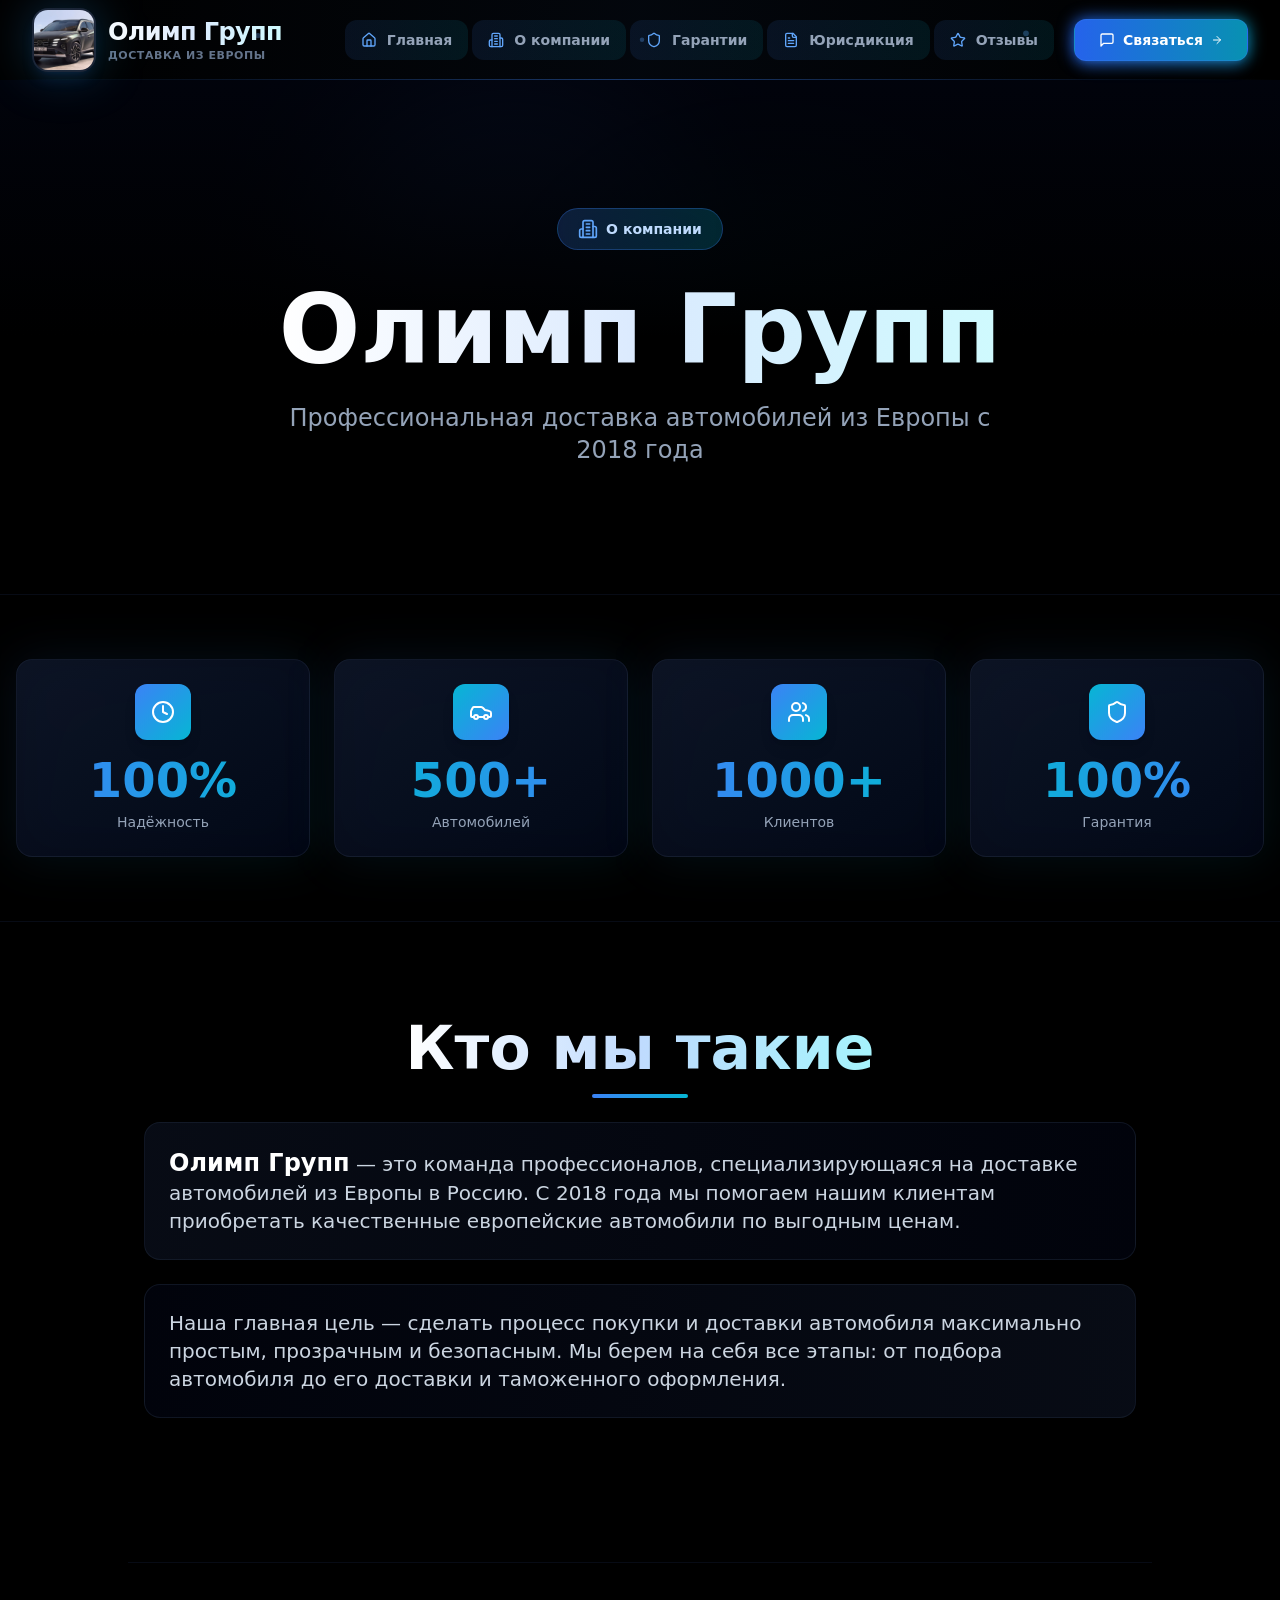
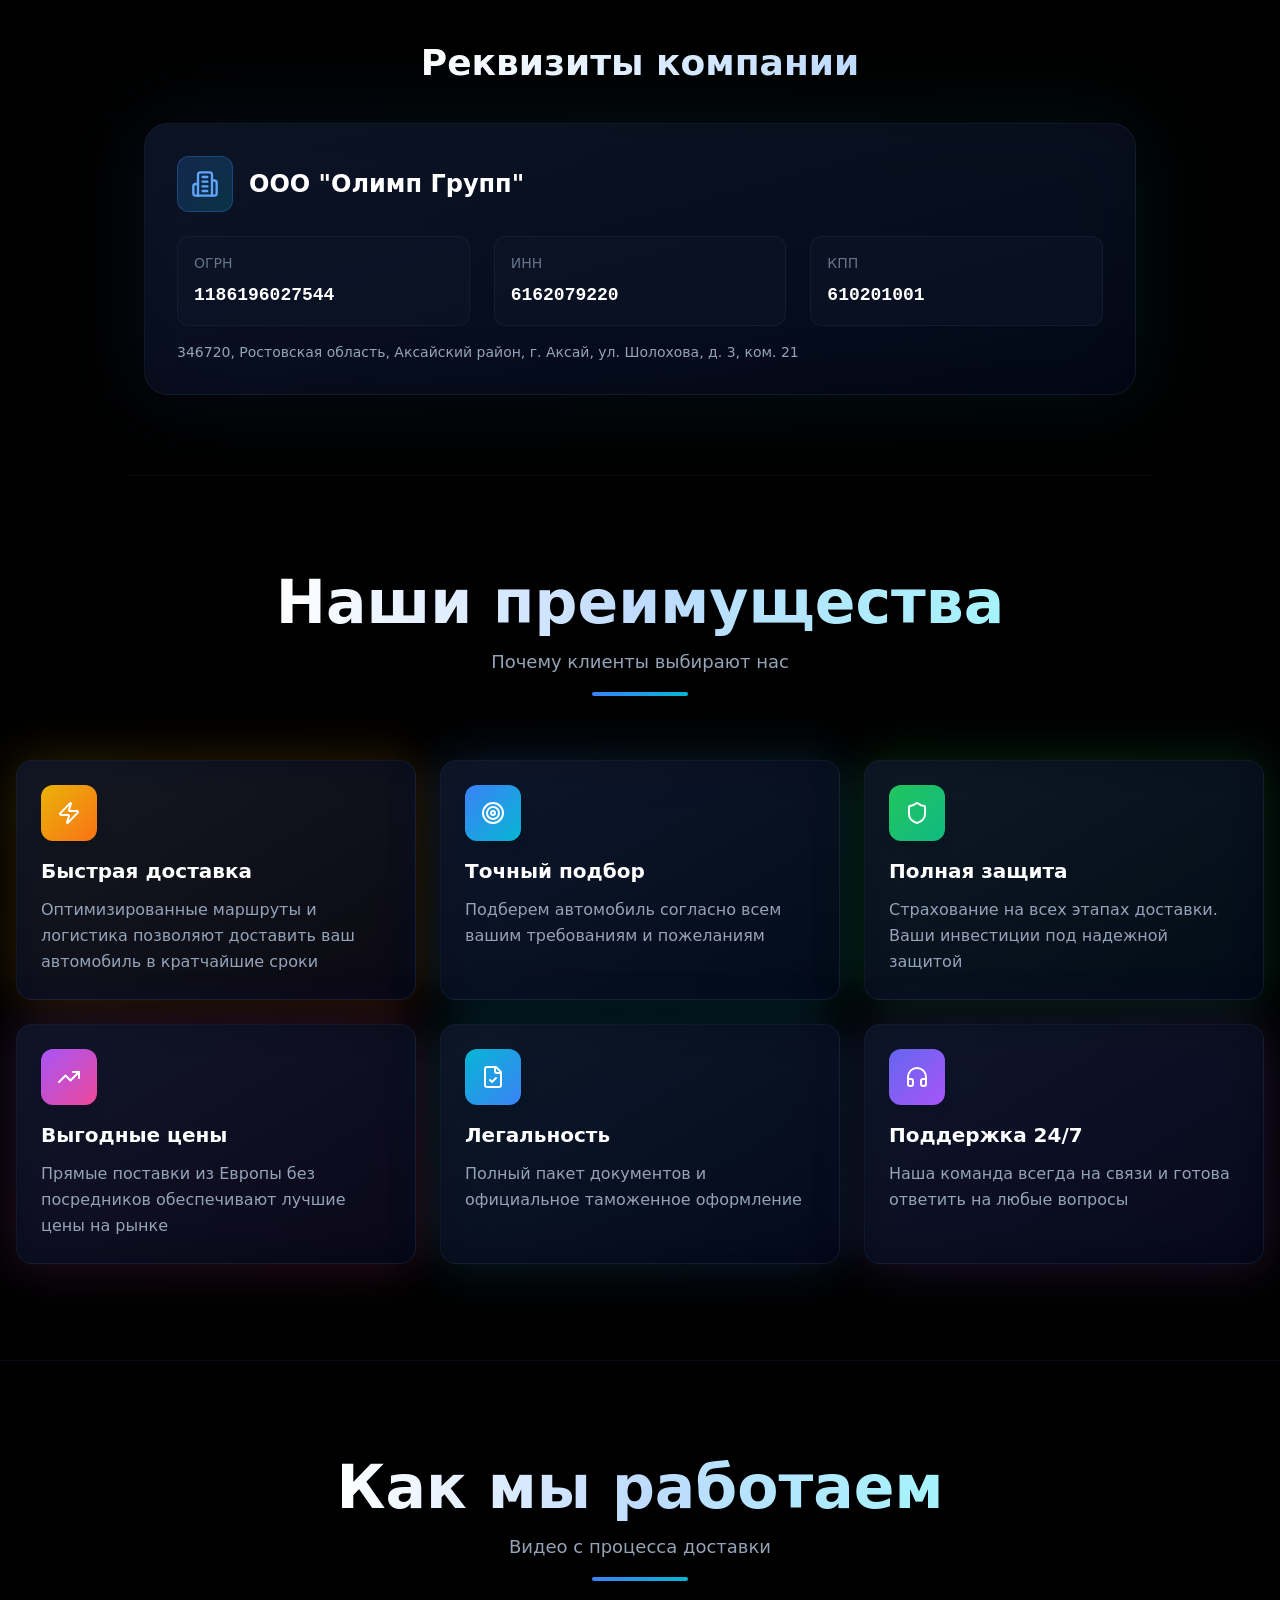
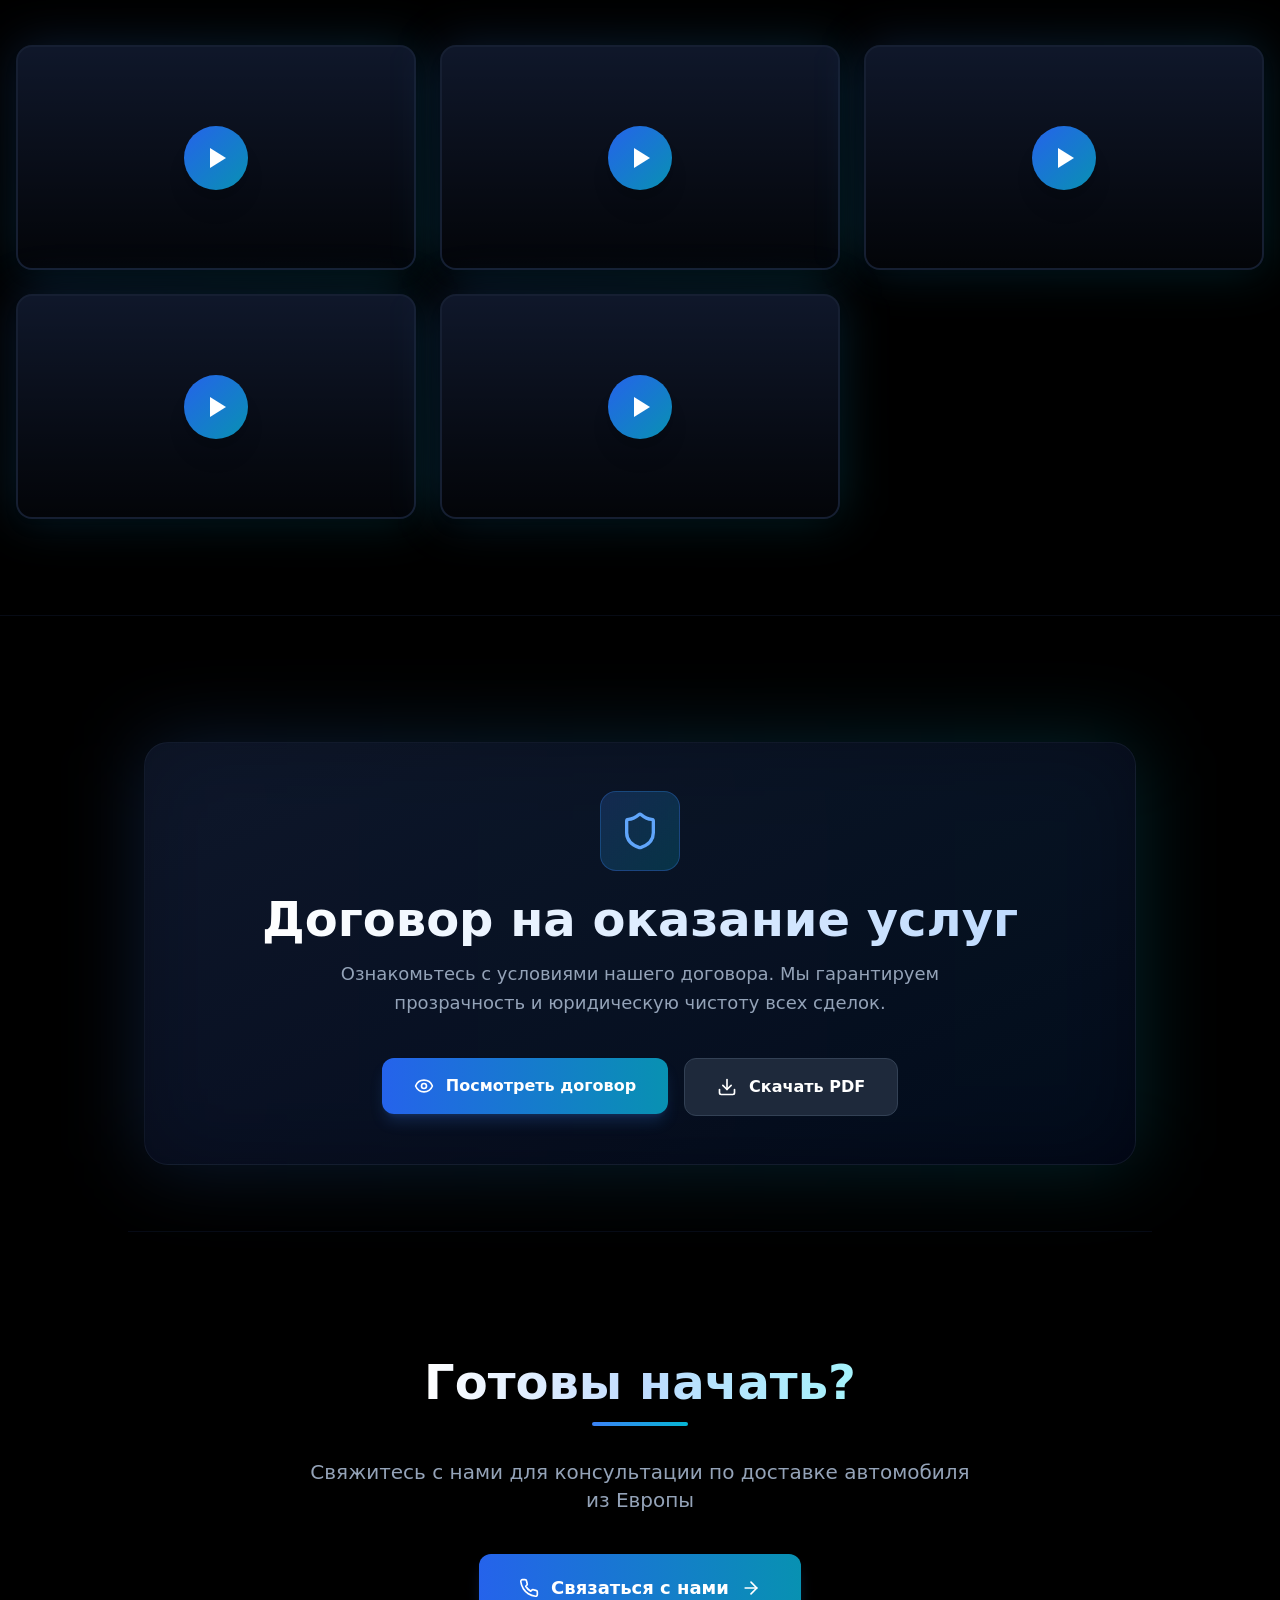
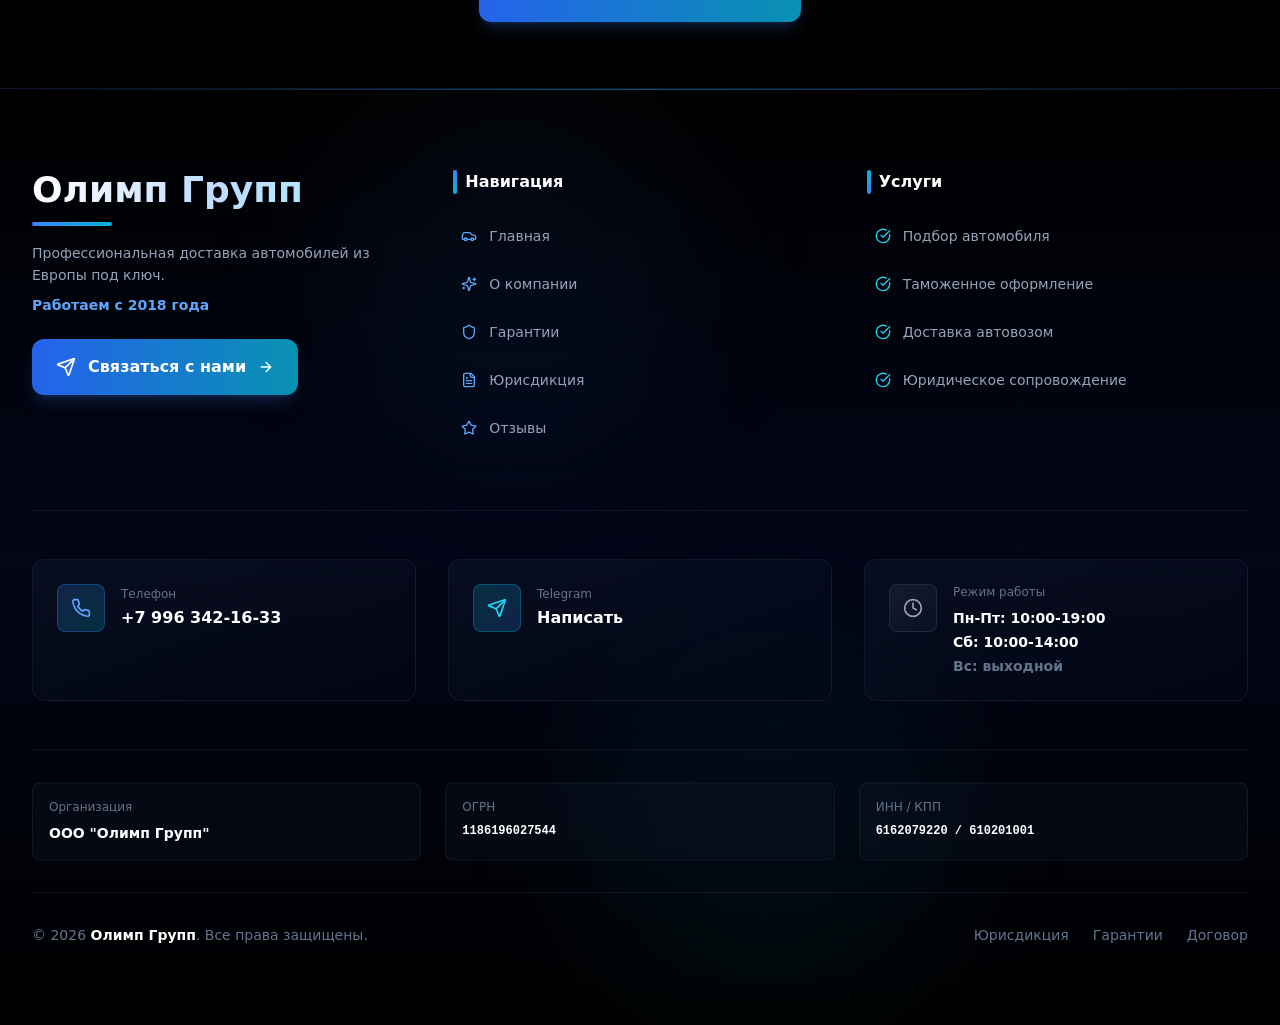
==== about.html @ 1a14411a "Publish static Olimp Group site" ====
<!DOCTYPE html><!--Ij4FH84LUHVRXB_VIVswp--><html lang="ru"><head><meta charSet="utf-8"/><meta name="viewport" content="width=device-width, initial-scale=1, maximum-scale=5, user-scalable=yes"/><link rel="preload" href="_next/static/media/21350d82a1f187e9-s.p.woff2" as="font" crossorigin="" type="font/woff2"/><link rel="preload" href="_next/static/media/e4af272ccee01ff0-s.p.woff2" as="font" crossorigin="" type="font/woff2"/><link rel="stylesheet" href="_next/static/css/0657a50fd9058f24.css" data-precedence="next"/><link rel="preload" as="script" fetchPriority="low" href="_next/static/chunks/webpack-58bae330a949ec71.js"/><script src="_next/static/chunks/4bd1b696-c023c6e3521b1417.js" async=""></script><script src="_next/static/chunks/255-47484af636b98715.js" async=""></script><script src="_next/static/chunks/main-app-4bbaad0c344c2394.js" async=""></script><script src="_next/static/chunks/559-f49861c7878f85d4.js" async=""></script><script src="_next/static/chunks/619-ba102abea3e3d0e4.js" async=""></script><script src="_next/static/chunks/794-d8f1a6fb1cdb91a3.js" async=""></script><script src="_next/static/chunks/app/layout-c5e2104e7aca2ef4.js" async=""></script><script src="_next/static/chunks/app/about/page-ccbc69ee661524e3.js" async=""></script><meta name="next-size-adjust" content=""/><link rel="icon" href="https:/logo.ico" sizes="any"/><link rel="icon" href="https:/favicon.ico" type="image/x-icon"/><link rel="apple-touch-icon" href="logo.jpg"/><link rel="preconnect" href="https://fonts.googleapis.com"/><link rel="preconnect" href="https://fonts.gstatic.com" crossorigin="anonymous"/><link rel="dns-prefetch" href="https://t.me"/><link rel="dns-prefetch" href="https://ipapi.co"/><meta name="theme-color" media="(prefers-color-scheme: dark)" content="#000000"/><meta name="theme-color" media="(prefers-color-scheme: light)" content="#ffffff"/><title>Олимп Групп- Доставка автомобилей из Европы под ключ | Купить авто из Германии</title><meta name="description" content="Официальная доставка автомобилей из Европы и Германии. BMW, Mercedes, Audi 2022-2025 года по выгодным ценам. Пригон авто под ключ с растаможкой. Гарантия качества. Поддержка 24/7."/><meta name="author" content="Олимп Групп"/><link rel="manifest" href="manifest.json"/><meta name="keywords" content="доставка автомобилей из европы,авто из германии,купить машину из европы,пригон автомобилей,растаможка автомобилей,авто из европы под ключ,bmw из германии,mercedes из европы,audi из германии,новые автомобили 2022,новые автомобили 2023,новые автомобили 2024,новые автомобили 2025,доставка машин из германии,выгодные цены на авто,официальная доставка авто"/><meta name="creator" content="Олимп Групп"/><meta name="publisher" content="ООО &quot;Олимп Групп&quot;"/><meta name="robots" content="index, follow"/><meta name="googlebot" content="index, follow, max-video-preview:-1, max-image-preview:large, max-snippet:-1"/><meta name="format-detection" content="telephone=no"/><meta name="google-site-verification" content="google_verification_code"/><meta name="yandex-verification" content="yandex_verification_code"/><meta property="og:title" content="Олимп Групп- Доставка автомобилей из Европы под ключ"/><meta property="og:description" content="Официальная доставка автомобилей из Европы и Германии. BMW, Mercedes, Audi по выгодным ценам. Пригон авто под ключ с растаможкой."/><meta property="og:url" content="https://polymat-coder.github.io/olimp-group"/><meta property="og:site_name" content="Олимп Групп"/><meta property="og:locale" content="ru_RU"/><meta property="og:image" content="https://halalhalalvov-cloud.github.ioavto.jpg"/><meta property="og:image:width" content="1200"/><meta property="og:image:height" content="630"/><meta property="og:image:alt" content="Олимп Групп- Доставка автомобилей из Европы"/><meta property="og:type" content="website"/><meta name="twitter:card" content="summary_large_image"/><meta name="twitter:title" content="Олимп Групп- Доставка автомобилей из Европы"/><meta name="twitter:description" content="Официальная доставка автомобилей из Европы и Германии. BMW, Mercedes, Audi по выгодным ценам."/><meta name="twitter:image" content="https://halalhalalvov-cloud.github.ioavto.jpg"/><link rel="shortcut icon" href="https:/favicon.ico"/><link rel="icon" href="icon.ico" sizes="any"/><link rel="icon" href="https:/favicon.ico" sizes="16x16 32x32" type="image/x-icon"/><link rel="apple-touch-icon" href="logo.jpg" sizes="180x180" type="image/jpeg"/><script src="_next/static/chunks/polyfills-42372ed130431b0a.js" noModule=""></script></head><body class="__variable_fcbcbf font-sans antialiased bg-black text-white"><div hidden=""><!--$--><!--/$--></div><nav class="fixed top-0 left-0 right-0 z-50"><div class="absolute inset-0"><div class="absolute inset-0 backdrop-blur-2xl"></div><div class="absolute inset-0 bg-gradient-to-r from-transparent via-blue-500/5 to-transparent"></div><div class="absolute bottom-0 left-0 right-0 h-px bg-gradient-to-r from-transparent via-blue-500/40 to-transparent"></div></div><div class="absolute inset-0 overflow-hidden pointer-events-none"><div class="absolute w-1 h-1 bg-blue-400/30 rounded-full" style="left:20%;top:50%"></div><div class="absolute w-1 h-1 bg-blue-400/30 rounded-full" style="left:50%;top:50%"></div><div class="absolute w-1 h-1 bg-blue-400/30 rounded-full" style="left:80%;top:50%"></div></div><div class="relative max-w-7xl mx-auto px-4 sm:px-6 lg:px-8"><div class="flex justify-between items-center h-18 md:h-20"><a class="flex items-center gap-3 group relative z-10" href="index.html"><div class="relative" tabindex="0"><div class="absolute inset-0 bg-gradient-to-br from-blue-500/30 to-cyan-500/30 blur-xl rounded-2xl"></div><div class="relative w-12 h-12 md:w-16 md:h-16 rounded-2xl overflow-hidden border-2 border-slate-700/50 bg-gradient-to-br from-slate-900/80 to-slate-950/80 backdrop-blur-sm group-hover:border-blue-500/70 transition-all shadow-lg shadow-blue-500/10 group-hover:shadow-blue-500/30"><img alt="Олимп Групп" loading="lazy" width="64" height="64" decoding="async" data-nimg="1" class="object-cover" style="color:transparent" src="logo.jpg"/></div></div><div class="flex flex-col"><span class="text-xl md:text-2xl font-black bg-gradient-to-r from-white via-blue-100 to-cyan-100 bg-clip-text text-transparent group-hover:from-blue-400 group-hover:to-cyan-400 transition-all tracking-tight">Олимп Групп</span><span class="text-[10px] md:text-[11px] text-slate-500 uppercase tracking-wider font-semibold">Доставка из Европы</span></div></a><div class="hidden lg:flex items-center gap-1"><a class="relative group" href="index.html"><div class="relative px-4 py-2.5 rounded-xl transition-all"><div class="absolute inset-0 bg-gradient-to-r from-blue-500/10 to-cyan-500/10 rounded-xl opacity-0 group-hover:opacity-100 transition-opacity"></div><div class="absolute inset-0 border border-transparent group-hover:border-blue-500/30 rounded-xl transition-all"></div><div class="relative flex items-center gap-2.5 text-slate-400 group-hover:text-white transition-colors"><div class="text-blue-400 group-hover:text-cyan-400"><svg xmlns="http://www.w3.org/2000/svg" width="24" height="24" viewBox="0 0 24 24" fill="none" stroke="currentColor" stroke-width="2" stroke-linecap="round" stroke-linejoin="round" class="lucide lucide-house w-4 h-4"><path d="M15 21v-8a1 1 0 0 0-1-1h-4a1 1 0 0 0-1 1v8"></path><path d="M3 10a2 2 0 0 1 .709-1.528l7-5.999a2 2 0 0 1 2.582 0l7 5.999A2 2 0 0 1 21 10v9a2 2 0 0 1-2 2H5a2 2 0 0 1-2-2z"></path></svg></div><span class="text-sm font-semibold">Главная</span></div><div class="absolute bottom-1 left-1/2 -translate-x-1/2 w-0 h-1 bg-gradient-to-r from-blue-500 to-cyan-500 rounded-full group-hover:w-3/4 transition-all duration-300"></div></div></a><a class="relative group" href="about.html"><div class="relative px-4 py-2.5 rounded-xl transition-all"><div class="absolute inset-0 bg-gradient-to-r from-blue-500/10 to-cyan-500/10 rounded-xl opacity-0 group-hover:opacity-100 transition-opacity"></div><div class="absolute inset-0 border border-transparent group-hover:border-blue-500/30 rounded-xl transition-all"></div><div class="relative flex items-center gap-2.5 text-slate-400 group-hover:text-white transition-colors"><div class="text-blue-400 group-hover:text-cyan-400"><svg xmlns="http://www.w3.org/2000/svg" width="24" height="24" viewBox="0 0 24 24" fill="none" stroke="currentColor" stroke-width="2" stroke-linecap="round" stroke-linejoin="round" class="lucide lucide-building2 w-4 h-4"><path d="M6 22V4a2 2 0 0 1 2-2h8a2 2 0 0 1 2 2v18Z"></path><path d="M6 12H4a2 2 0 0 0-2 2v6a2 2 0 0 0 2 2h2"></path><path d="M18 9h2a2 2 0 0 1 2 2v9a2 2 0 0 1-2 2h-2"></path><path d="M10 6h4"></path><path d="M10 10h4"></path><path d="M10 14h4"></path><path d="M10 18h4"></path></svg></div><span class="text-sm font-semibold">О компании</span></div><div class="absolute bottom-1 left-1/2 -translate-x-1/2 w-0 h-1 bg-gradient-to-r from-blue-500 to-cyan-500 rounded-full group-hover:w-3/4 transition-all duration-300"></div></div></a><a class="relative group" href="guarantees.html"><div class="relative px-4 py-2.5 rounded-xl transition-all"><div class="absolute inset-0 bg-gradient-to-r from-blue-500/10 to-cyan-500/10 rounded-xl opacity-0 group-hover:opacity-100 transition-opacity"></div><div class="absolute inset-0 border border-transparent group-hover:border-blue-500/30 rounded-xl transition-all"></div><div class="relative flex items-center gap-2.5 text-slate-400 group-hover:text-white transition-colors"><div class="text-blue-400 group-hover:text-cyan-400"><svg xmlns="http://www.w3.org/2000/svg" width="24" height="24" viewBox="0 0 24 24" fill="none" stroke="currentColor" stroke-width="2" stroke-linecap="round" stroke-linejoin="round" class="lucide lucide-shield w-4 h-4"><path d="M20 13c0 5-3.5 7.5-7.66 8.95a1 1 0 0 1-.67-.01C7.5 20.5 4 18 4 13V6a1 1 0 0 1 1-1c2 0 4.5-1.2 6.24-2.72a1.17 1.17 0 0 1 1.52 0C14.51 3.81 17 5 19 5a1 1 0 0 1 1 1z"></path></svg></div><span class="text-sm font-semibold">Гарантии</span></div><div class="absolute bottom-1 left-1/2 -translate-x-1/2 w-0 h-1 bg-gradient-to-r from-blue-500 to-cyan-500 rounded-full group-hover:w-3/4 transition-all duration-300"></div></div></a><a class="relative group" href="jurisdiction.html"><div class="relative px-4 py-2.5 rounded-xl transition-all"><div class="absolute inset-0 bg-gradient-to-r from-blue-500/10 to-cyan-500/10 rounded-xl opacity-0 group-hover:opacity-100 transition-opacity"></div><div class="absolute inset-0 border border-transparent group-hover:border-blue-500/30 rounded-xl transition-all"></div><div class="relative flex items-center gap-2.5 text-slate-400 group-hover:text-white transition-colors"><div class="text-blue-400 group-hover:text-cyan-400"><svg xmlns="http://www.w3.org/2000/svg" width="24" height="24" viewBox="0 0 24 24" fill="none" stroke="currentColor" stroke-width="2" stroke-linecap="round" stroke-linejoin="round" class="lucide lucide-file-text w-4 h-4"><path d="M15 2H6a2 2 0 0 0-2 2v16a2 2 0 0 0 2 2h12a2 2 0 0 0 2-2V7Z"></path><path d="M14 2v4a2 2 0 0 0 2 2h4"></path><path d="M10 9H8"></path><path d="M16 13H8"></path><path d="M16 17H8"></path></svg></div><span class="text-sm font-semibold">Юрисдикция</span></div><div class="absolute bottom-1 left-1/2 -translate-x-1/2 w-0 h-1 bg-gradient-to-r from-blue-500 to-cyan-500 rounded-full group-hover:w-3/4 transition-all duration-300"></div></div></a><a class="relative group" href="reviews.html"><div class="relative px-4 py-2.5 rounded-xl transition-all"><div class="absolute inset-0 bg-gradient-to-r from-blue-500/10 to-cyan-500/10 rounded-xl opacity-0 group-hover:opacity-100 transition-opacity"></div><div class="absolute inset-0 border border-transparent group-hover:border-blue-500/30 rounded-xl transition-all"></div><div class="relative flex items-center gap-2.5 text-slate-400 group-hover:text-white transition-colors"><div class="text-blue-400 group-hover:text-cyan-400"><svg xmlns="http://www.w3.org/2000/svg" width="24" height="24" viewBox="0 0 24 24" fill="none" stroke="currentColor" stroke-width="2" stroke-linecap="round" stroke-linejoin="round" class="lucide lucide-star w-4 h-4"><path d="M11.525 2.295a.53.53 0 0 1 .95 0l2.31 4.679a2.123 2.123 0 0 0 1.595 1.16l5.166.756a.53.53 0 0 1 .294.904l-3.736 3.638a2.123 2.123 0 0 0-.611 1.878l.882 5.14a.53.53 0 0 1-.771.56l-4.618-2.428a2.122 2.122 0 0 0-1.973 0L6.396 21.01a.53.53 0 0 1-.77-.56l.881-5.139a2.122 2.122 0 0 0-.611-1.879L2.16 9.795a.53.53 0 0 1 .294-.906l5.165-.755a2.122 2.122 0 0 0 1.597-1.16z"></path></svg></div><span class="text-sm font-semibold">Отзывы</span></div><div class="absolute bottom-1 left-1/2 -translate-x-1/2 w-0 h-1 bg-gradient-to-r from-blue-500 to-cyan-500 rounded-full group-hover:w-3/4 transition-all duration-300"></div></div></a><a class="ml-4" href="contacts.html#contact-info"><div class="relative group" tabindex="0"><div class="absolute inset-0 bg-gradient-to-r from-blue-600 to-cyan-600 rounded-xl blur opacity-50 group-hover:opacity-75"></div><div class="relative flex items-center gap-2 px-6 py-2.5 bg-gradient-to-r from-blue-600 to-cyan-600 hover:from-blue-500 hover:to-cyan-500 border border-blue-500/30 rounded-xl text-white text-sm font-bold transition-all shadow-lg shadow-blue-500/20 group-hover:shadow-blue-500/40 overflow-hidden"><div class="absolute inset-0 bg-gradient-to-r from-white/0 via-white/20 to-white/0 translate-x-[-100%] group-hover:translate-x-[100%] transition-transform duration-1000"></div><svg xmlns="http://www.w3.org/2000/svg" width="24" height="24" viewBox="0 0 24 24" fill="none" stroke="currentColor" stroke-width="2" stroke-linecap="round" stroke-linejoin="round" class="lucide lucide-message-square w-4 h-4 relative z-10"><path d="M21 15a2 2 0 0 1-2 2H7l-4 4V5a2 2 0 0 1 2-2h14a2 2 0 0 1 2 2z"></path></svg><span class="relative z-10">Связаться</span><svg xmlns="http://www.w3.org/2000/svg" width="24" height="24" viewBox="0 0 24 24" fill="none" stroke="currentColor" stroke-width="2" stroke-linecap="round" stroke-linejoin="round" class="lucide lucide-arrow-right w-3 h-3 relative z-10 group-hover:translate-x-1 transition-transform"><path d="M5 12h14"></path><path d="m12 5 7 7-7 7"></path></svg></div></div></a></div><button class="lg:hidden relative p-3 rounded-xl bg-slate-900/50 hover:bg-slate-800/50 border border-slate-700/50 backdrop-blur-sm transition-all z-50" tabindex="0"><div style="opacity:0;transform:rotate(90deg)"><svg xmlns="http://www.w3.org/2000/svg" width="24" height="24" viewBox="0 0 24 24" fill="none" stroke="currentColor" stroke-width="2" stroke-linecap="round" stroke-linejoin="round" class="lucide lucide-menu w-5 h-5 text-white"><line x1="4" x2="20" y1="12" y2="12"></line><line x1="4" x2="20" y1="6" y2="6"></line><line x1="4" x2="20" y1="18" y2="18"></line></svg></div></button></div></div></nav><script type="application/ld+json">{"@context":"https://schema.org","@type":"AboutPage","name":"О нас - Олимп Групп","description":"Профессиональная доставка автомобилей из Европы. Проверенная компания. Гарантия качества и прозрачные цены.","url":"https://halalhalalvov-cloud.github.ioabout.html","mainEntity":{"@type":"Organization","name":"Олимп Групп","legalName":"ООО \"Олимп Групп\"","foundingDate":"2018","description":"Доставка автомобилей из Европы и Германии под ключ","address":{"@type":"PostalAddress","streetAddress":"ул. Шолохова, д. 3, ком. 21","addressLocality":"Аксай","postalCode":"346720","addressCountry":"RU"}}}</script><main class="min-h-screen pt-20 bg-black"><section class="relative py-20 md:py-32 overflow-hidden"><div class="absolute inset-0 overflow-hidden"><div class="absolute top-0 left-1/4 w-96 h-96 bg-blue-500/10 rounded-full blur-3xl"></div><div class="absolute bottom-0 right-1/4 w-96 h-96 bg-cyan-500/10 rounded-full blur-3xl"></div><div class="absolute inset-0 bg-gradient-to-b from-slate-950/50 via-black to-black"></div></div><div class="max-w-6xl mx-auto px-4 relative z-10"><div class="text-center" style="opacity:0;transform:translateY(30px)"><div class="inline-flex items-center gap-2 px-5 py-2.5 bg-gradient-to-r from-blue-500/20 to-cyan-500/20 backdrop-blur-xl border border-blue-500/30 rounded-full mb-8" style="transform:scale(0.9)"><svg xmlns="http://www.w3.org/2000/svg" width="24" height="24" viewBox="0 0 24 24" fill="none" stroke="currentColor" stroke-width="2" stroke-linecap="round" stroke-linejoin="round" class="lucide lucide-building2 w-5 h-5 text-blue-400"><path d="M6 22V4a2 2 0 0 1 2-2h8a2 2 0 0 1 2 2v18Z"></path><path d="M6 12H4a2 2 0 0 0-2 2v6a2 2 0 0 0 2 2h2"></path><path d="M18 9h2a2 2 0 0 1 2 2v9a2 2 0 0 1-2 2h-2"></path><path d="M10 6h4"></path><path d="M10 10h4"></path><path d="M10 14h4"></path><path d="M10 18h4"></path></svg><span class="text-sm text-blue-200 font-semibold">О компании</span></div><h1 class="text-5xl md:text-7xl lg:text-8xl font-black mb-6"><span class="bg-gradient-to-r from-white via-blue-100 to-cyan-100 bg-clip-text text-transparent">Олимп Групп</span></h1><p class="text-xl md:text-2xl text-slate-400 max-w-3xl mx-auto leading-relaxed">Профессиональная доставка автомобилей из Европы с 2018 года</p></div></div></section><section class="py-16 px-4 max-w-7xl mx-auto border-y border-slate-900/50"><div class="grid grid-cols-2 md:grid-cols-4 gap-4 md:gap-6"><div class="relative group" style="opacity:0;transform:translateY(30px)"><div class="absolute inset-0 bg-gradient-to-br from-blue-500/10 to-cyan-500/10 rounded-2xl blur-xl opacity-0 group-hover:opacity-100 transition-opacity"></div><div class="relative p-6 bg-gradient-to-br from-slate-900/80 to-slate-950/80 border border-slate-800/50 rounded-2xl backdrop-blur-sm group-hover:border-blue-500/50 transition-all text-center"><div class="flex items-center justify-center w-14 h-14 mx-auto mb-4 bg-gradient-to-br from-blue-500 to-cyan-500 rounded-xl text-white shadow-lg"><svg xmlns="http://www.w3.org/2000/svg" width="24" height="24" viewBox="0 0 24 24" fill="none" stroke="currentColor" stroke-width="2" stroke-linecap="round" stroke-linejoin="round" class="lucide lucide-clock w-6 h-6"><circle cx="12" cy="12" r="10"></circle><polyline points="12 6 12 12 16 14"></polyline></svg></div><div class="text-4xl md:text-5xl font-black mb-2 bg-gradient-to-r from-blue-500 to-cyan-500 bg-clip-text text-transparent">100%</div><p class="text-sm text-slate-400 font-medium">Надёжность</p></div></div><div class="relative group" style="opacity:0;transform:translateY(30px)"><div class="absolute inset-0 bg-gradient-to-br from-blue-500/10 to-cyan-500/10 rounded-2xl blur-xl opacity-0 group-hover:opacity-100 transition-opacity"></div><div class="relative p-6 bg-gradient-to-br from-slate-900/80 to-slate-950/80 border border-slate-800/50 rounded-2xl backdrop-blur-sm group-hover:border-blue-500/50 transition-all text-center"><div class="flex items-center justify-center w-14 h-14 mx-auto mb-4 bg-gradient-to-br from-cyan-500 to-blue-500 rounded-xl text-white shadow-lg"><svg xmlns="http://www.w3.org/2000/svg" width="24" height="24" viewBox="0 0 24 24" fill="none" stroke="currentColor" stroke-width="2" stroke-linecap="round" stroke-linejoin="round" class="lucide lucide-car w-6 h-6"><path d="M19 17h2c.6 0 1-.4 1-1v-3c0-.9-.7-1.7-1.5-1.9C18.7 10.6 16 10 16 10s-1.3-1.4-2.2-2.3c-.5-.4-1.1-.7-1.8-.7H5c-.6 0-1.1.4-1.4.9l-1.4 2.9A3.7 3.7 0 0 0 2 12v4c0 .6.4 1 1 1h2"></path><circle cx="7" cy="17" r="2"></circle><path d="M9 17h6"></path><circle cx="17" cy="17" r="2"></circle></svg></div><div class="text-4xl md:text-5xl font-black mb-2 bg-gradient-to-r from-cyan-500 to-blue-500 bg-clip-text text-transparent">500+</div><p class="text-sm text-slate-400 font-medium">Автомобилей</p></div></div><div class="relative group" style="opacity:0;transform:translateY(30px)"><div class="absolute inset-0 bg-gradient-to-br from-blue-500/10 to-cyan-500/10 rounded-2xl blur-xl opacity-0 group-hover:opacity-100 transition-opacity"></div><div class="relative p-6 bg-gradient-to-br from-slate-900/80 to-slate-950/80 border border-slate-800/50 rounded-2xl backdrop-blur-sm group-hover:border-blue-500/50 transition-all text-center"><div class="flex items-center justify-center w-14 h-14 mx-auto mb-4 bg-gradient-to-br from-blue-500 to-cyan-500 rounded-xl text-white shadow-lg"><svg xmlns="http://www.w3.org/2000/svg" width="24" height="24" viewBox="0 0 24 24" fill="none" stroke="currentColor" stroke-width="2" stroke-linecap="round" stroke-linejoin="round" class="lucide lucide-users w-6 h-6"><path d="M16 21v-2a4 4 0 0 0-4-4H6a4 4 0 0 0-4 4v2"></path><circle cx="9" cy="7" r="4"></circle><path d="M22 21v-2a4 4 0 0 0-3-3.87"></path><path d="M16 3.13a4 4 0 0 1 0 7.75"></path></svg></div><div class="text-4xl md:text-5xl font-black mb-2 bg-gradient-to-r from-blue-500 to-cyan-500 bg-clip-text text-transparent">1000+</div><p class="text-sm text-slate-400 font-medium">Клиентов</p></div></div><div class="relative group" style="opacity:0;transform:translateY(30px)"><div class="absolute inset-0 bg-gradient-to-br from-blue-500/10 to-cyan-500/10 rounded-2xl blur-xl opacity-0 group-hover:opacity-100 transition-opacity"></div><div class="relative p-6 bg-gradient-to-br from-slate-900/80 to-slate-950/80 border border-slate-800/50 rounded-2xl backdrop-blur-sm group-hover:border-blue-500/50 transition-all text-center"><div class="flex items-center justify-center w-14 h-14 mx-auto mb-4 bg-gradient-to-br from-cyan-500 to-blue-500 rounded-xl text-white shadow-lg"><svg xmlns="http://www.w3.org/2000/svg" width="24" height="24" viewBox="0 0 24 24" fill="none" stroke="currentColor" stroke-width="2" stroke-linecap="round" stroke-linejoin="round" class="lucide lucide-shield w-6 h-6"><path d="M20 13c0 5-3.5 7.5-7.66 8.95a1 1 0 0 1-.67-.01C7.5 20.5 4 18 4 13V6a1 1 0 0 1 1-1c2 0 4.5-1.2 6.24-2.72a1.17 1.17 0 0 1 1.52 0C14.51 3.81 17 5 19 5a1 1 0 0 1 1 1z"></path></svg></div><div class="text-4xl md:text-5xl font-black mb-2 bg-gradient-to-r from-cyan-500 to-blue-500 bg-clip-text text-transparent">100%</div><p class="text-sm text-slate-400 font-medium">Гарантия</p></div></div></div></section><section class="py-24 px-4 max-w-5xl mx-auto"><div class="text-center mb-12" style="opacity:0;transform:translateY(30px)"><div class="inline-block mb-6" style="transform:scale(0.9)"><h2 class="text-4xl md:text-6xl font-black mb-4"><span class="bg-gradient-to-r from-white via-blue-200 to-cyan-200 bg-clip-text text-transparent">Кто мы такие</span></h2><div class="h-1 w-24 bg-gradient-to-r from-blue-500 to-cyan-500 rounded-full mx-auto"></div></div><div class="space-y-6 text-lg md:text-xl text-slate-300 leading-relaxed text-left"><p class="p-6 bg-gradient-to-r from-slate-900/50 to-slate-950/50 border border-slate-800/50 rounded-2xl backdrop-blur-sm" style="opacity:0;transform:translateX(-20px)"><strong class="text-white text-2xl">Олимп Групп</strong> — это команда профессионалов, специализирующаяся на доставке автомобилей из Европы в Россию. С 2018 года мы помогаем нашим клиентам приобретать качественные европейские автомобили по выгодным ценам.</p><p class="p-6 bg-gradient-to-r from-slate-950/50 to-slate-900/50 border border-slate-800/50 rounded-2xl backdrop-blur-sm" style="opacity:0;transform:translateX(20px)">Наша главная цель — сделать процесс покупки и доставки автомобиля максимально простым, прозрачным и безопасным. Мы берем на себя все этапы: от подбора автомобиля до его доставки и таможенного оформления.</p></div></div></section><section class="py-20 px-4 max-w-5xl mx-auto border-y border-slate-900/50"><div style="opacity:0;transform:translateY(30px)"><h2 class="text-3xl md:text-4xl font-black text-white mb-10 text-center"><span class="bg-gradient-to-r from-white to-blue-200 bg-clip-text text-transparent">Реквизиты компании</span></h2><div class="relative group"><div class="absolute inset-0 bg-gradient-to-r from-blue-500/10 to-cyan-500/10 rounded-3xl blur-2xl opacity-0 group-hover:opacity-100 transition-opacity"></div><div class="relative p-8 bg-gradient-to-br from-slate-900/80 to-slate-950/80 border border-slate-800/50 rounded-3xl backdrop-blur-sm"><div class="flex items-center gap-4 mb-6"><div class="w-14 h-14 bg-gradient-to-br from-blue-500/20 to-cyan-500/20 rounded-xl flex items-center justify-center border border-blue-500/30"><svg xmlns="http://www.w3.org/2000/svg" width="24" height="24" viewBox="0 0 24 24" fill="none" stroke="currentColor" stroke-width="2" stroke-linecap="round" stroke-linejoin="round" class="lucide lucide-building2 w-7 h-7 text-blue-400"><path d="M6 22V4a2 2 0 0 1 2-2h8a2 2 0 0 1 2 2v18Z"></path><path d="M6 12H4a2 2 0 0 0-2 2v6a2 2 0 0 0 2 2h2"></path><path d="M18 9h2a2 2 0 0 1 2 2v9a2 2 0 0 1-2 2h-2"></path><path d="M10 6h4"></path><path d="M10 10h4"></path><path d="M10 14h4"></path><path d="M10 18h4"></path></svg></div><h3 class="text-2xl font-bold text-white">ООО &quot;Олимп Групп&quot;</h3></div><div class="grid md:grid-cols-3 gap-6"><div class="p-4 bg-slate-900/50 rounded-xl border border-slate-800/50"><p class="text-slate-500 mb-2 text-sm">ОГРН</p><p class="font-mono font-bold text-white text-lg">1186196027544</p></div><div class="p-4 bg-slate-900/50 rounded-xl border border-slate-800/50"><p class="text-slate-500 mb-2 text-sm">ИНН</p><p class="font-mono font-bold text-white text-lg">6162079220</p></div><div class="p-4 bg-slate-900/50 rounded-xl border border-slate-800/50"><p class="text-slate-500 mb-2 text-sm">КПП</p><p class="font-mono font-bold text-white text-lg">610201001</p></div></div><p class="text-slate-400 mt-4 text-sm">346720, Ростовская область, Аксайский район, г. Аксай, ул. Шолохова, д. 3, ком. 21</p></div></div></div></section><section class="py-24 px-4 max-w-7xl mx-auto"><div class="text-center mb-16" style="opacity:0;transform:translateY(20px)"><h2 class="text-4xl md:text-6xl font-black mb-4"><span class="bg-gradient-to-r from-white via-blue-200 to-cyan-200 bg-clip-text text-transparent">Наши преимущества</span></h2><p class="text-lg text-slate-400">Почему клиенты выбирают нас</p><div class="h-1 w-24 bg-gradient-to-r from-blue-500 to-cyan-500 rounded-full mx-auto mt-4"></div></div><div class="grid md:grid-cols-2 lg:grid-cols-3 gap-6"><div class="relative group" style="opacity:0;transform:translateY(30px)"><div class="absolute inset-0 bg-gradient-to-br from-yellow-500/20 to-orange-500/20 rounded-2xl blur-xl opacity-0 group-hover:opacity-100 transition-opacity"></div><div class="relative p-6 bg-gradient-to-br from-slate-900/80 to-slate-950/80 border border-slate-800/50 rounded-2xl backdrop-blur-sm group-hover:border-blue-500/50 transition-all h-full"><div class="w-14 h-14 bg-gradient-to-br from-yellow-500 to-orange-500 rounded-xl flex items-center justify-center text-white mb-4 shadow-lg"><svg xmlns="http://www.w3.org/2000/svg" width="24" height="24" viewBox="0 0 24 24" fill="none" stroke="currentColor" stroke-width="2" stroke-linecap="round" stroke-linejoin="round" class="lucide lucide-zap w-6 h-6"><path d="M4 14a1 1 0 0 1-.78-1.63l9.9-10.2a.5.5 0 0 1 .86.46l-1.92 6.02A1 1 0 0 0 13 10h7a1 1 0 0 1 .78 1.63l-9.9 10.2a.5.5 0 0 1-.86-.46l1.92-6.02A1 1 0 0 0 11 14z"></path></svg></div><h3 class="text-xl font-bold text-white mb-3">Быстрая доставка</h3><p class="text-slate-400 leading-relaxed">Оптимизированные маршруты и логистика позволяют доставить ваш автомобиль в кратчайшие сроки</p></div></div><div class="relative group" style="opacity:0;transform:translateY(30px)"><div class="absolute inset-0 bg-gradient-to-br from-blue-500/20 to-cyan-500/20 rounded-2xl blur-xl opacity-0 group-hover:opacity-100 transition-opacity"></div><div class="relative p-6 bg-gradient-to-br from-slate-900/80 to-slate-950/80 border border-slate-800/50 rounded-2xl backdrop-blur-sm group-hover:border-blue-500/50 transition-all h-full"><div class="w-14 h-14 bg-gradient-to-br from-blue-500 to-cyan-500 rounded-xl flex items-center justify-center text-white mb-4 shadow-lg"><svg xmlns="http://www.w3.org/2000/svg" width="24" height="24" viewBox="0 0 24 24" fill="none" stroke="currentColor" stroke-width="2" stroke-linecap="round" stroke-linejoin="round" class="lucide lucide-target w-6 h-6"><circle cx="12" cy="12" r="10"></circle><circle cx="12" cy="12" r="6"></circle><circle cx="12" cy="12" r="2"></circle></svg></div><h3 class="text-xl font-bold text-white mb-3">Точный подбор</h3><p class="text-slate-400 leading-relaxed">Подберем автомобиль согласно всем вашим требованиям и пожеланиям</p></div></div><div class="relative group" style="opacity:0;transform:translateY(30px)"><div class="absolute inset-0 bg-gradient-to-br from-green-500/20 to-emerald-500/20 rounded-2xl blur-xl opacity-0 group-hover:opacity-100 transition-opacity"></div><div class="relative p-6 bg-gradient-to-br from-slate-900/80 to-slate-950/80 border border-slate-800/50 rounded-2xl backdrop-blur-sm group-hover:border-blue-500/50 transition-all h-full"><div class="w-14 h-14 bg-gradient-to-br from-green-500 to-emerald-500 rounded-xl flex items-center justify-center text-white mb-4 shadow-lg"><svg xmlns="http://www.w3.org/2000/svg" width="24" height="24" viewBox="0 0 24 24" fill="none" stroke="currentColor" stroke-width="2" stroke-linecap="round" stroke-linejoin="round" class="lucide lucide-shield w-6 h-6"><path d="M20 13c0 5-3.5 7.5-7.66 8.95a1 1 0 0 1-.67-.01C7.5 20.5 4 18 4 13V6a1 1 0 0 1 1-1c2 0 4.5-1.2 6.24-2.72a1.17 1.17 0 0 1 1.52 0C14.51 3.81 17 5 19 5a1 1 0 0 1 1 1z"></path></svg></div><h3 class="text-xl font-bold text-white mb-3">Полная защита</h3><p class="text-slate-400 leading-relaxed">Страхование на всех этапах доставки. Ваши инвестиции под надежной защитой</p></div></div><div class="relative group" style="opacity:0;transform:translateY(30px)"><div class="absolute inset-0 bg-gradient-to-br from-purple-500/20 to-pink-500/20 rounded-2xl blur-xl opacity-0 group-hover:opacity-100 transition-opacity"></div><div class="relative p-6 bg-gradient-to-br from-slate-900/80 to-slate-950/80 border border-slate-800/50 rounded-2xl backdrop-blur-sm group-hover:border-blue-500/50 transition-all h-full"><div class="w-14 h-14 bg-gradient-to-br from-purple-500 to-pink-500 rounded-xl flex items-center justify-center text-white mb-4 shadow-lg"><svg xmlns="http://www.w3.org/2000/svg" width="24" height="24" viewBox="0 0 24 24" fill="none" stroke="currentColor" stroke-width="2" stroke-linecap="round" stroke-linejoin="round" class="lucide lucide-trending-up w-6 h-6"><polyline points="22 7 13.5 15.5 8.5 10.5 2 17"></polyline><polyline points="16 7 22 7 22 13"></polyline></svg></div><h3 class="text-xl font-bold text-white mb-3">Выгодные цены</h3><p class="text-slate-400 leading-relaxed">Прямые поставки из Европы без посредников обеспечивают лучшие цены на рынке</p></div></div><div class="relative group" style="opacity:0;transform:translateY(30px)"><div class="absolute inset-0 bg-gradient-to-br from-cyan-500/20 to-blue-500/20 rounded-2xl blur-xl opacity-0 group-hover:opacity-100 transition-opacity"></div><div class="relative p-6 bg-gradient-to-br from-slate-900/80 to-slate-950/80 border border-slate-800/50 rounded-2xl backdrop-blur-sm group-hover:border-blue-500/50 transition-all h-full"><div class="w-14 h-14 bg-gradient-to-br from-cyan-500 to-blue-500 rounded-xl flex items-center justify-center text-white mb-4 shadow-lg"><svg xmlns="http://www.w3.org/2000/svg" width="24" height="24" viewBox="0 0 24 24" fill="none" stroke="currentColor" stroke-width="2" stroke-linecap="round" stroke-linejoin="round" class="lucide lucide-file-check w-6 h-6"><path d="M15 2H6a2 2 0 0 0-2 2v16a2 2 0 0 0 2 2h12a2 2 0 0 0 2-2V7Z"></path><path d="M14 2v4a2 2 0 0 0 2 2h4"></path><path d="m9 15 2 2 4-4"></path></svg></div><h3 class="text-xl font-bold text-white mb-3">Легальность</h3><p class="text-slate-400 leading-relaxed">Полный пакет документов и официальное таможенное оформление</p></div></div><div class="relative group" style="opacity:0;transform:translateY(30px)"><div class="absolute inset-0 bg-gradient-to-br from-indigo-500/20 to-purple-500/20 rounded-2xl blur-xl opacity-0 group-hover:opacity-100 transition-opacity"></div><div class="relative p-6 bg-gradient-to-br from-slate-900/80 to-slate-950/80 border border-slate-800/50 rounded-2xl backdrop-blur-sm group-hover:border-blue-500/50 transition-all h-full"><div class="w-14 h-14 bg-gradient-to-br from-indigo-500 to-purple-500 rounded-xl flex items-center justify-center text-white mb-4 shadow-lg"><svg xmlns="http://www.w3.org/2000/svg" width="24" height="24" viewBox="0 0 24 24" fill="none" stroke="currentColor" stroke-width="2" stroke-linecap="round" stroke-linejoin="round" class="lucide lucide-headphones w-6 h-6"><path d="M3 14h3a2 2 0 0 1 2 2v3a2 2 0 0 1-2 2H5a2 2 0 0 1-2-2v-7a9 9 0 0 1 18 0v7a2 2 0 0 1-2 2h-1a2 2 0 0 1-2-2v-3a2 2 0 0 1 2-2h3"></path></svg></div><h3 class="text-xl font-bold text-white mb-3">Поддержка 24/7</h3><p class="text-slate-400 leading-relaxed">Наша команда всегда на связи и готова ответить на любые вопросы</p></div></div></div></section><section class="py-24 px-4 max-w-7xl mx-auto border-y border-slate-900/50"><div class="text-center mb-16" style="opacity:0"><h2 class="text-4xl md:text-6xl font-black mb-4"><span class="bg-gradient-to-r from-white via-blue-200 to-cyan-200 bg-clip-text text-transparent">Как мы работаем</span></h2><p class="text-lg text-slate-400">Видео с процесса доставки</p><div class="h-1 w-24 bg-gradient-to-r from-blue-500 to-cyan-500 rounded-full mx-auto mt-4"></div></div><div class="grid md:grid-cols-2 lg:grid-cols-3 gap-6"><div class="relative group cursor-pointer" style="opacity:0;transform:translateY(30px)"><div class="absolute inset-0 bg-gradient-to-br from-blue-500/20 to-cyan-500/20 rounded-2xl blur-xl opacity-0 group-hover:opacity-100 transition-opacity"></div><div class="relative aspect-video rounded-2xl overflow-hidden bg-slate-900 border-2 border-slate-800/50 group-hover:border-blue-500/70 transition-all shadow-lg"><video src="avto1.MP4" class="w-full h-full object-cover" preload="metadata"></video><div class="absolute inset-0 bg-gradient-to-t from-black/80 via-black/40 to-transparent group-hover:from-black/60 group-hover:via-black/20 transition-all flex items-center justify-center"><div class="w-16 h-16 bg-gradient-to-br from-blue-600 to-cyan-600 rounded-full flex items-center justify-center shadow-xl group-hover:shadow-blue-500/50 transition-all"><div class="w-0 h-0 border-l-[16px] border-l-white border-t-[10px] border-t-transparent border-b-[10px] border-b-transparent ml-1"></div></div></div></div></div><div class="relative group cursor-pointer" style="opacity:0;transform:translateY(30px)"><div class="absolute inset-0 bg-gradient-to-br from-blue-500/20 to-cyan-500/20 rounded-2xl blur-xl opacity-0 group-hover:opacity-100 transition-opacity"></div><div class="relative aspect-video rounded-2xl overflow-hidden bg-slate-900 border-2 border-slate-800/50 group-hover:border-blue-500/70 transition-all shadow-lg"><video src="avto2.MP4" class="w-full h-full object-cover" preload="metadata"></video><div class="absolute inset-0 bg-gradient-to-t from-black/80 via-black/40 to-transparent group-hover:from-black/60 group-hover:via-black/20 transition-all flex items-center justify-center"><div class="w-16 h-16 bg-gradient-to-br from-blue-600 to-cyan-600 rounded-full flex items-center justify-center shadow-xl group-hover:shadow-blue-500/50 transition-all"><div class="w-0 h-0 border-l-[16px] border-l-white border-t-[10px] border-t-transparent border-b-[10px] border-b-transparent ml-1"></div></div></div></div></div><div class="relative group cursor-pointer" style="opacity:0;transform:translateY(30px)"><div class="absolute inset-0 bg-gradient-to-br from-blue-500/20 to-cyan-500/20 rounded-2xl blur-xl opacity-0 group-hover:opacity-100 transition-opacity"></div><div class="relative aspect-video rounded-2xl overflow-hidden bg-slate-900 border-2 border-slate-800/50 group-hover:border-blue-500/70 transition-all shadow-lg"><video src="avto3.MP4" class="w-full h-full object-cover" preload="metadata"></video><div class="absolute inset-0 bg-gradient-to-t from-black/80 via-black/40 to-transparent group-hover:from-black/60 group-hover:via-black/20 transition-all flex items-center justify-center"><div class="w-16 h-16 bg-gradient-to-br from-blue-600 to-cyan-600 rounded-full flex items-center justify-center shadow-xl group-hover:shadow-blue-500/50 transition-all"><div class="w-0 h-0 border-l-[16px] border-l-white border-t-[10px] border-t-transparent border-b-[10px] border-b-transparent ml-1"></div></div></div></div></div><div class="relative group cursor-pointer" style="opacity:0;transform:translateY(30px)"><div class="absolute inset-0 bg-gradient-to-br from-blue-500/20 to-cyan-500/20 rounded-2xl blur-xl opacity-0 group-hover:opacity-100 transition-opacity"></div><div class="relative aspect-video rounded-2xl overflow-hidden bg-slate-900 border-2 border-slate-800/50 group-hover:border-blue-500/70 transition-all shadow-lg"><video src="avto4.MP4" class="w-full h-full object-cover" preload="metadata"></video><div class="absolute inset-0 bg-gradient-to-t from-black/80 via-black/40 to-transparent group-hover:from-black/60 group-hover:via-black/20 transition-all flex items-center justify-center"><div class="w-16 h-16 bg-gradient-to-br from-blue-600 to-cyan-600 rounded-full flex items-center justify-center shadow-xl group-hover:shadow-blue-500/50 transition-all"><div class="w-0 h-0 border-l-[16px] border-l-white border-t-[10px] border-t-transparent border-b-[10px] border-b-transparent ml-1"></div></div></div></div></div><div class="relative group cursor-pointer" style="opacity:0;transform:translateY(30px)"><div class="absolute inset-0 bg-gradient-to-br from-blue-500/20 to-cyan-500/20 rounded-2xl blur-xl opacity-0 group-hover:opacity-100 transition-opacity"></div><div class="relative aspect-video rounded-2xl overflow-hidden bg-slate-900 border-2 border-slate-800/50 group-hover:border-blue-500/70 transition-all shadow-lg"><video src="avto5.MP4" class="w-full h-full object-cover" preload="metadata"></video><div class="absolute inset-0 bg-gradient-to-t from-black/80 via-black/40 to-transparent group-hover:from-black/60 group-hover:via-black/20 transition-all flex items-center justify-center"><div class="w-16 h-16 bg-gradient-to-br from-blue-600 to-cyan-600 rounded-full flex items-center justify-center shadow-xl group-hover:shadow-blue-500/50 transition-all"><div class="w-0 h-0 border-l-[16px] border-l-white border-t-[10px] border-t-transparent border-b-[10px] border-b-transparent ml-1"></div></div></div></div></div></div></section><section class="py-24 px-4 max-w-5xl mx-auto"><div class="relative group" style="opacity:0;transform:translateY(30px)"><div class="absolute inset-0 bg-gradient-to-r from-blue-500/20 to-cyan-500/20 rounded-3xl blur-2xl opacity-0 group-hover:opacity-100 transition-opacity"></div><div class="relative text-center p-12 bg-gradient-to-br from-slate-900/80 to-slate-950/80 border border-slate-800/50 rounded-3xl backdrop-blur-sm"><div class="w-20 h-20 bg-gradient-to-br from-blue-500/20 to-cyan-500/20 rounded-2xl flex items-center justify-center mx-auto mb-6 border border-blue-500/30"><svg xmlns="http://www.w3.org/2000/svg" width="24" height="24" viewBox="0 0 24 24" fill="none" stroke="currentColor" stroke-width="2" stroke-linecap="round" stroke-linejoin="round" class="lucide lucide-shield w-10 h-10 text-blue-400"><path d="M20 13c0 5-3.5 7.5-7.66 8.95a1 1 0 0 1-.67-.01C7.5 20.5 4 18 4 13V6a1 1 0 0 1 1-1c2 0 4.5-1.2 6.24-2.72a1.17 1.17 0 0 1 1.52 0C14.51 3.81 17 5 19 5a1 1 0 0 1 1 1z"></path></svg></div><h2 class="text-3xl md:text-5xl font-black text-white mb-4"><span class="bg-gradient-to-r from-white to-blue-200 bg-clip-text text-transparent">Договор на оказание услуг</span></h2><p class="text-lg text-slate-400 mb-10 max-w-2xl mx-auto leading-relaxed">Ознакомьтесь с условиями нашего договора. Мы гарантируем прозрачность и юридическую чистоту всех сделок.</p><div class="flex flex-wrap justify-center gap-4"><a href="contract.html"><button class="inline-flex items-center gap-3 px-8 py-4 bg-gradient-to-r from-blue-600 to-cyan-600 hover:from-blue-500 hover:to-cyan-500 rounded-xl text-white font-bold transition-all shadow-lg shadow-blue-500/20 hover:shadow-blue-500/40" tabindex="0"><svg xmlns="http://www.w3.org/2000/svg" width="24" height="24" viewBox="0 0 24 24" fill="none" stroke="currentColor" stroke-width="2" stroke-linecap="round" stroke-linejoin="round" class="lucide lucide-eye w-5 h-5"><path d="M2.062 12.348a1 1 0 0 1 0-.696 10.75 10.75 0 0 1 19.876 0 1 1 0 0 1 0 .696 10.75 10.75 0 0 1-19.876 0"></path><circle cx="12" cy="12" r="3"></circle></svg><span>Посмотреть договор</span></button></a><a href="dogovor.pdf" download="" class="inline-flex items-center gap-3 px-8 py-4 bg-slate-800 hover:bg-slate-700 border border-slate-700 rounded-xl text-white font-bold transition-all" tabindex="0"><svg xmlns="http://www.w3.org/2000/svg" width="24" height="24" viewBox="0 0 24 24" fill="none" stroke="currentColor" stroke-width="2" stroke-linecap="round" stroke-linejoin="round" class="lucide lucide-download w-5 h-5"><path d="M21 15v4a2 2 0 0 1-2 2H5a2 2 0 0 1-2-2v-4"></path><polyline points="7 10 12 15 17 10"></polyline><line x1="12" x2="12" y1="15" y2="3"></line></svg><span>Скачать PDF</span></a></div></div></div></section><section class="py-24 px-4 max-w-5xl mx-auto border-t border-slate-900/50"><div class="text-center" style="opacity:0;transform:translateY(30px)"><div class="inline-block mb-8"><h2 class="text-3xl md:text-5xl font-black mb-4"><span class="bg-gradient-to-r from-white via-blue-200 to-cyan-200 bg-clip-text text-transparent">Готовы начать?</span></h2><div class="h-1 w-24 bg-gradient-to-r from-blue-500 to-cyan-500 rounded-full mx-auto"></div></div><p class="text-lg md:text-xl text-slate-400 mb-10 max-w-2xl mx-auto">Свяжитесь с нами для консультации по доставке автомобиля из Европы</p><a href="contacts.html#contact-info"><button class="relative group inline-flex items-center gap-3 px-10 py-5 bg-gradient-to-r from-blue-600 to-cyan-600 hover:from-blue-500 hover:to-cyan-500 rounded-xl text-white font-bold text-lg transition-all shadow-lg shadow-blue-500/20 hover:shadow-blue-500/40 overflow-hidden" tabindex="0"><div class="absolute inset-0 bg-gradient-to-r from-white/0 via-white/20 to-white/0 translate-x-[-100%] group-hover:translate-x-[100%] transition-transform duration-1000"></div><svg xmlns="http://www.w3.org/2000/svg" width="24" height="24" viewBox="0 0 24 24" fill="none" stroke="currentColor" stroke-width="2" stroke-linecap="round" stroke-linejoin="round" class="lucide lucide-phone w-5 h-5 relative z-10"><path d="M22 16.92v3a2 2 0 0 1-2.18 2 19.79 19.79 0 0 1-8.63-3.07 19.5 19.5 0 0 1-6-6 19.79 19.79 0 0 1-3.07-8.67A2 2 0 0 1 4.11 2h3a2 2 0 0 1 2 1.72 12.84 12.84 0 0 0 .7 2.81 2 2 0 0 1-.45 2.11L8.09 9.91a16 16 0 0 0 6 6l1.27-1.27a2 2 0 0 1 2.11-.45 12.84 12.84 0 0 0 2.81.7A2 2 0 0 1 22 16.92z"></path></svg><span class="relative z-10">Связаться с нами</span><svg xmlns="http://www.w3.org/2000/svg" width="24" height="24" viewBox="0 0 24 24" fill="none" stroke="currentColor" stroke-width="2" stroke-linecap="round" stroke-linejoin="round" class="lucide lucide-arrow-right w-5 h-5 relative z-10 group-hover:translate-x-1 transition-transform"><path d="M5 12h14"></path><path d="m12 5 7 7-7 7"></path></svg></button></a></div></section></main><!--$--><!--/$--><footer class="relative bg-gradient-to-b from-black via-slate-950 to-black border-t border-slate-900 overflow-hidden"><div class="absolute inset-0 overflow-hidden pointer-events-none"><div class="absolute top-0 left-1/4 w-96 h-96 bg-blue-500/5 rounded-full blur-3xl"></div><div class="absolute bottom-0 right-1/4 w-96 h-96 bg-cyan-500/5 rounded-full blur-3xl"></div></div><div class="relative h-px bg-gradient-to-r from-transparent via-blue-500/40 to-transparent"><div class="absolute inset-0 bg-gradient-to-r from-transparent via-cyan-500/20 to-transparent animate-pulse"></div></div><div class="relative max-w-7xl mx-auto px-4 sm:px-6 lg:px-8 py-16 md:py-20"><div class="grid grid-cols-1 lg:grid-cols-3 gap-12 mb-16"><div class="lg:col-span-1"><div style="opacity:0;transform:translateY(20px)"><div class="mb-6"><h3 class="text-3xl md:text-4xl font-black text-transparent bg-clip-text bg-gradient-to-r from-white via-blue-200 to-cyan-200 mb-3">Олимп Групп</h3><div class="h-1 w-20 bg-gradient-to-r from-blue-500 to-cyan-500 rounded-full mb-4"></div><p class="text-slate-400 text-sm leading-relaxed mb-2">Профессиональная доставка автомобилей из Европы под ключ.</p><p class="text-blue-400 text-sm font-semibold">Работаем с 2018 года</p></div><a href="contacts.html#contact-info"><div class="group relative inline-flex items-center gap-3 px-6 py-4 bg-gradient-to-r from-blue-600 to-cyan-600 hover:from-blue-500 hover:to-cyan-500 rounded-xl text-white font-semibold transition-all shadow-lg shadow-blue-500/20 hover:shadow-blue-500/40 overflow-hidden" tabindex="0"><div class="absolute inset-0 bg-gradient-to-r from-white/0 via-white/20 to-white/0 translate-x-[-100%] group-hover:translate-x-[100%] transition-transform duration-1000"></div><svg xmlns="http://www.w3.org/2000/svg" width="24" height="24" viewBox="0 0 24 24" fill="none" stroke="currentColor" stroke-width="2" stroke-linecap="round" stroke-linejoin="round" class="lucide lucide-send w-5 h-5 relative z-10"><path d="M14.536 21.686a.5.5 0 0 0 .937-.024l6.5-19a.496.496 0 0 0-.635-.635l-19 6.5a.5.5 0 0 0-.024.937l7.93 3.18a2 2 0 0 1 1.112 1.11z"></path><path d="m21.854 2.147-10.94 10.939"></path></svg><span class="relative z-10">Связаться с нами</span><svg xmlns="http://www.w3.org/2000/svg" width="24" height="24" viewBox="0 0 24 24" fill="none" stroke="currentColor" stroke-width="2" stroke-linecap="round" stroke-linejoin="round" class="lucide lucide-arrow-right w-4 h-4 relative z-10 group-hover:translate-x-1 transition-transform"><path d="M5 12h14"></path><path d="m12 5 7 7-7 7"></path></svg></div></a></div></div><div class="lg:col-span-2 grid grid-cols-1 md:grid-cols-2 gap-8"><div><h4 class="text-base font-bold text-white mb-6 flex items-center gap-2" style="opacity:0;transform:translateY(20px)"><div class="w-1 h-6 bg-gradient-to-b from-blue-500 to-cyan-500 rounded-full"></div>Навигация</h4><ul class="space-y-3"><li style="opacity:0;transform:translateX(-10px)"><a class="group flex items-center gap-3 text-slate-400 hover:text-white transition-all p-2 rounded-lg hover:bg-slate-900/50" href="index.html"><div class="text-blue-400 group-hover:scale-110 transition-transform"><svg xmlns="http://www.w3.org/2000/svg" width="24" height="24" viewBox="0 0 24 24" fill="none" stroke="currentColor" stroke-width="2" stroke-linecap="round" stroke-linejoin="round" class="lucide lucide-car w-4 h-4"><path d="M19 17h2c.6 0 1-.4 1-1v-3c0-.9-.7-1.7-1.5-1.9C18.7 10.6 16 10 16 10s-1.3-1.4-2.2-2.3c-.5-.4-1.1-.7-1.8-.7H5c-.6 0-1.1.4-1.4.9l-1.4 2.9A3.7 3.7 0 0 0 2 12v4c0 .6.4 1 1 1h2"></path><circle cx="7" cy="17" r="2"></circle><path d="M9 17h6"></path><circle cx="17" cy="17" r="2"></circle></svg></div><span class="text-sm font-medium">Главная</span><svg xmlns="http://www.w3.org/2000/svg" width="24" height="24" viewBox="0 0 24 24" fill="none" stroke="currentColor" stroke-width="2" stroke-linecap="round" stroke-linejoin="round" class="lucide lucide-arrow-right w-3 h-3 ml-auto opacity-0 group-hover:opacity-100 group-hover:translate-x-1 transition-all"><path d="M5 12h14"></path><path d="m12 5 7 7-7 7"></path></svg></a></li><li style="opacity:0;transform:translateX(-10px)"><a class="group flex items-center gap-3 text-slate-400 hover:text-white transition-all p-2 rounded-lg hover:bg-slate-900/50" href="about.html"><div class="text-blue-400 group-hover:scale-110 transition-transform"><svg xmlns="http://www.w3.org/2000/svg" width="24" height="24" viewBox="0 0 24 24" fill="none" stroke="currentColor" stroke-width="2" stroke-linecap="round" stroke-linejoin="round" class="lucide lucide-sparkles w-4 h-4"><path d="M9.937 15.5A2 2 0 0 0 8.5 14.063l-6.135-1.582a.5.5 0 0 1 0-.962L8.5 9.936A2 2 0 0 0 9.937 8.5l1.582-6.135a.5.5 0 0 1 .963 0L14.063 8.5A2 2 0 0 0 15.5 9.937l6.135 1.581a.5.5 0 0 1 0 .964L15.5 14.063a2 2 0 0 0-1.437 1.437l-1.582 6.135a.5.5 0 0 1-.963 0z"></path><path d="M20 3v4"></path><path d="M22 5h-4"></path><path d="M4 17v2"></path><path d="M5 18H3"></path></svg></div><span class="text-sm font-medium">О компании</span><svg xmlns="http://www.w3.org/2000/svg" width="24" height="24" viewBox="0 0 24 24" fill="none" stroke="currentColor" stroke-width="2" stroke-linecap="round" stroke-linejoin="round" class="lucide lucide-arrow-right w-3 h-3 ml-auto opacity-0 group-hover:opacity-100 group-hover:translate-x-1 transition-all"><path d="M5 12h14"></path><path d="m12 5 7 7-7 7"></path></svg></a></li><li style="opacity:0;transform:translateX(-10px)"><a class="group flex items-center gap-3 text-slate-400 hover:text-white transition-all p-2 rounded-lg hover:bg-slate-900/50" href="guarantees.html"><div class="text-blue-400 group-hover:scale-110 transition-transform"><svg xmlns="http://www.w3.org/2000/svg" width="24" height="24" viewBox="0 0 24 24" fill="none" stroke="currentColor" stroke-width="2" stroke-linecap="round" stroke-linejoin="round" class="lucide lucide-shield w-4 h-4"><path d="M20 13c0 5-3.5 7.5-7.66 8.95a1 1 0 0 1-.67-.01C7.5 20.5 4 18 4 13V6a1 1 0 0 1 1-1c2 0 4.5-1.2 6.24-2.72a1.17 1.17 0 0 1 1.52 0C14.51 3.81 17 5 19 5a1 1 0 0 1 1 1z"></path></svg></div><span class="text-sm font-medium">Гарантии</span><svg xmlns="http://www.w3.org/2000/svg" width="24" height="24" viewBox="0 0 24 24" fill="none" stroke="currentColor" stroke-width="2" stroke-linecap="round" stroke-linejoin="round" class="lucide lucide-arrow-right w-3 h-3 ml-auto opacity-0 group-hover:opacity-100 group-hover:translate-x-1 transition-all"><path d="M5 12h14"></path><path d="m12 5 7 7-7 7"></path></svg></a></li><li style="opacity:0;transform:translateX(-10px)"><a class="group flex items-center gap-3 text-slate-400 hover:text-white transition-all p-2 rounded-lg hover:bg-slate-900/50" href="jurisdiction.html"><div class="text-blue-400 group-hover:scale-110 transition-transform"><svg xmlns="http://www.w3.org/2000/svg" width="24" height="24" viewBox="0 0 24 24" fill="none" stroke="currentColor" stroke-width="2" stroke-linecap="round" stroke-linejoin="round" class="lucide lucide-file-text w-4 h-4"><path d="M15 2H6a2 2 0 0 0-2 2v16a2 2 0 0 0 2 2h12a2 2 0 0 0 2-2V7Z"></path><path d="M14 2v4a2 2 0 0 0 2 2h4"></path><path d="M10 9H8"></path><path d="M16 13H8"></path><path d="M16 17H8"></path></svg></div><span class="text-sm font-medium">Юрисдикция</span><svg xmlns="http://www.w3.org/2000/svg" width="24" height="24" viewBox="0 0 24 24" fill="none" stroke="currentColor" stroke-width="2" stroke-linecap="round" stroke-linejoin="round" class="lucide lucide-arrow-right w-3 h-3 ml-auto opacity-0 group-hover:opacity-100 group-hover:translate-x-1 transition-all"><path d="M5 12h14"></path><path d="m12 5 7 7-7 7"></path></svg></a></li><li style="opacity:0;transform:translateX(-10px)"><a class="group flex items-center gap-3 text-slate-400 hover:text-white transition-all p-2 rounded-lg hover:bg-slate-900/50" href="reviews.html"><div class="text-blue-400 group-hover:scale-110 transition-transform"><svg xmlns="http://www.w3.org/2000/svg" width="24" height="24" viewBox="0 0 24 24" fill="none" stroke="currentColor" stroke-width="2" stroke-linecap="round" stroke-linejoin="round" class="lucide lucide-star w-4 h-4"><path d="M11.525 2.295a.53.53 0 0 1 .95 0l2.31 4.679a2.123 2.123 0 0 0 1.595 1.16l5.166.756a.53.53 0 0 1 .294.904l-3.736 3.638a2.123 2.123 0 0 0-.611 1.878l.882 5.14a.53.53 0 0 1-.771.56l-4.618-2.428a2.122 2.122 0 0 0-1.973 0L6.396 21.01a.53.53 0 0 1-.77-.56l.881-5.139a2.122 2.122 0 0 0-.611-1.879L2.16 9.795a.53.53 0 0 1 .294-.906l5.165-.755a2.122 2.122 0 0 0 1.597-1.16z"></path></svg></div><span class="text-sm font-medium">Отзывы</span><svg xmlns="http://www.w3.org/2000/svg" width="24" height="24" viewBox="0 0 24 24" fill="none" stroke="currentColor" stroke-width="2" stroke-linecap="round" stroke-linejoin="round" class="lucide lucide-arrow-right w-3 h-3 ml-auto opacity-0 group-hover:opacity-100 group-hover:translate-x-1 transition-all"><path d="M5 12h14"></path><path d="m12 5 7 7-7 7"></path></svg></a></li></ul></div><div><h4 class="text-base font-bold text-white mb-6 flex items-center gap-2" style="opacity:0;transform:translateY(20px)"><div class="w-1 h-6 bg-gradient-to-b from-cyan-500 to-blue-500 rounded-full"></div>Услуги</h4><ul class="space-y-3"><li class="flex items-center gap-3 text-slate-400 p-2 rounded-lg hover:bg-slate-900/50 group" style="opacity:0;transform:translateX(-10px)"><div class="text-cyan-400 group-hover:scale-110 transition-transform"><svg xmlns="http://www.w3.org/2000/svg" width="24" height="24" viewBox="0 0 24 24" fill="none" stroke="currentColor" stroke-width="2" stroke-linecap="round" stroke-linejoin="round" class="lucide lucide-circle-check-big w-4 h-4"><path d="M21.801 10A10 10 0 1 1 17 3.335"></path><path d="m9 11 3 3L22 4"></path></svg></div><span class="text-sm">Подбор автомобиля</span></li><li class="flex items-center gap-3 text-slate-400 p-2 rounded-lg hover:bg-slate-900/50 group" style="opacity:0;transform:translateX(-10px)"><div class="text-cyan-400 group-hover:scale-110 transition-transform"><svg xmlns="http://www.w3.org/2000/svg" width="24" height="24" viewBox="0 0 24 24" fill="none" stroke="currentColor" stroke-width="2" stroke-linecap="round" stroke-linejoin="round" class="lucide lucide-circle-check-big w-4 h-4"><path d="M21.801 10A10 10 0 1 1 17 3.335"></path><path d="m9 11 3 3L22 4"></path></svg></div><span class="text-sm">Таможенное оформление</span></li><li class="flex items-center gap-3 text-slate-400 p-2 rounded-lg hover:bg-slate-900/50 group" style="opacity:0;transform:translateX(-10px)"><div class="text-cyan-400 group-hover:scale-110 transition-transform"><svg xmlns="http://www.w3.org/2000/svg" width="24" height="24" viewBox="0 0 24 24" fill="none" stroke="currentColor" stroke-width="2" stroke-linecap="round" stroke-linejoin="round" class="lucide lucide-circle-check-big w-4 h-4"><path d="M21.801 10A10 10 0 1 1 17 3.335"></path><path d="m9 11 3 3L22 4"></path></svg></div><span class="text-sm">Доставка автовозом</span></li><li class="flex items-center gap-3 text-slate-400 p-2 rounded-lg hover:bg-slate-900/50 group" style="opacity:0;transform:translateX(-10px)"><div class="text-cyan-400 group-hover:scale-110 transition-transform"><svg xmlns="http://www.w3.org/2000/svg" width="24" height="24" viewBox="0 0 24 24" fill="none" stroke="currentColor" stroke-width="2" stroke-linecap="round" stroke-linejoin="round" class="lucide lucide-circle-check-big w-4 h-4"><path d="M21.801 10A10 10 0 1 1 17 3.335"></path><path d="m9 11 3 3L22 4"></path></svg></div><span class="text-sm">Юридическое сопровождение</span></li></ul></div></div></div><div class="border-t border-slate-800/50 pt-12 mb-12" style="opacity:0;transform:translateY(20px)"><div class="grid grid-cols-1 md:grid-cols-3 gap-8"><a href="tel:+79963421633" class="group relative p-6 bg-gradient-to-br from-slate-900/50 to-slate-950/50 border border-slate-800/50 hover:border-blue-500/50 rounded-xl transition-all backdrop-blur-sm"><div class="absolute inset-0 bg-gradient-to-br from-blue-500/0 to-cyan-500/0 group-hover:from-blue-500/10 group-hover:to-cyan-500/10 rounded-xl transition-all"></div><div class="relative flex items-center gap-4"><div class="w-12 h-12 bg-gradient-to-br from-blue-500/20 to-cyan-500/20 rounded-lg flex items-center justify-center border border-blue-500/30 group-hover:border-blue-500/60 transition-colors"><svg xmlns="http://www.w3.org/2000/svg" width="24" height="24" viewBox="0 0 24 24" fill="none" stroke="currentColor" stroke-width="2" stroke-linecap="round" stroke-linejoin="round" class="lucide lucide-phone w-5 h-5 text-blue-400"><path d="M22 16.92v3a2 2 0 0 1-2.18 2 19.79 19.79 0 0 1-8.63-3.07 19.5 19.5 0 0 1-6-6 19.79 19.79 0 0 1-3.07-8.67A2 2 0 0 1 4.11 2h3a2 2 0 0 1 2 1.72 12.84 12.84 0 0 0 .7 2.81 2 2 0 0 1-.45 2.11L8.09 9.91a16 16 0 0 0 6 6l1.27-1.27a2 2 0 0 1 2.11-.45 12.84 12.84 0 0 0 2.81.7A2 2 0 0 1 22 16.92z"></path></svg></div><div><p class="text-xs text-slate-500 mb-1">Телефон</p><p class="text-base font-bold text-white group-hover:text-blue-400 transition-colors">+7 996 342-16-33</p></div></div></a><a href="https://t.me/ooo_olimp_groupe" target="_blank" rel="noopener noreferrer" class="group relative p-6 bg-gradient-to-br from-slate-900/50 to-slate-950/50 border border-slate-800/50 hover:border-cyan-500/50 rounded-xl transition-all backdrop-blur-sm"><div class="absolute inset-0 bg-gradient-to-br from-cyan-500/0 to-blue-500/0 group-hover:from-cyan-500/10 group-hover:to-blue-500/10 rounded-xl transition-all"></div><div class="relative flex items-center gap-4"><div class="w-12 h-12 bg-gradient-to-br from-cyan-500/20 to-blue-500/20 rounded-lg flex items-center justify-center border border-cyan-500/30 group-hover:border-cyan-500/60 transition-colors"><svg xmlns="http://www.w3.org/2000/svg" width="24" height="24" viewBox="0 0 24 24" fill="none" stroke="currentColor" stroke-width="2" stroke-linecap="round" stroke-linejoin="round" class="lucide lucide-send w-5 h-5 text-cyan-400"><path d="M14.536 21.686a.5.5 0 0 0 .937-.024l6.5-19a.496.496 0 0 0-.635-.635l-19 6.5a.5.5 0 0 0-.024.937l7.93 3.18a2 2 0 0 1 1.112 1.11z"></path><path d="m21.854 2.147-10.94 10.939"></path></svg></div><div><p class="text-xs text-slate-500 mb-1">Telegram</p><p class="text-base font-bold text-white group-hover:text-cyan-400 transition-colors">Написать</p></div></div></a><div class="group relative p-6 bg-gradient-to-br from-slate-900/50 to-slate-950/50 border border-slate-800/50 rounded-xl backdrop-blur-sm"><div class="flex items-start gap-4"><div class="w-12 h-12 bg-gradient-to-br from-slate-800/50 to-slate-900/50 rounded-lg flex items-center justify-center border border-slate-700/50"><svg xmlns="http://www.w3.org/2000/svg" width="24" height="24" viewBox="0 0 24 24" fill="none" stroke="currentColor" stroke-width="2" stroke-linecap="round" stroke-linejoin="round" class="lucide lucide-clock w-5 h-5 text-slate-400"><circle cx="12" cy="12" r="10"></circle><polyline points="12 6 12 12 16 14"></polyline></svg></div><div class="flex-1"><p class="text-xs text-slate-500 mb-2">Режим работы</p><div class="space-y-1"><p class="text-sm font-semibold text-white">Пн-Пт: 10:00-19:00</p><p class="text-sm font-semibold text-white">Сб: 10:00-14:00</p><p class="text-sm font-semibold text-slate-500">Вс: выходной</p></div></div></div></div></div></div><div class="border-t border-slate-800/50 pt-8 mb-8" style="opacity:0;transform:translateY(20px)"><div class="grid grid-cols-1 md:grid-cols-3 gap-6"><div class="p-4 bg-slate-900/30 rounded-lg border border-slate-800/50"><p class="text-xs text-slate-500 mb-2">Организация</p><p class="text-sm font-bold text-white">ООО &quot;Олимп Групп&quot;</p></div><div class="p-4 bg-slate-900/30 rounded-lg border border-slate-800/50"><p class="text-xs text-slate-500 mb-2">ОГРН</p><p class="text-xs font-mono font-bold text-white">1186196027544</p></div><div class="p-4 bg-slate-900/30 rounded-lg border border-slate-800/50"><p class="text-xs text-slate-500 mb-2">ИНН / КПП</p><p class="text-xs font-mono font-bold text-white">6162079220 / 610201001</p></div></div></div><div class="border-t border-slate-800/50 pt-8 flex flex-col md:flex-row justify-between items-center gap-6" style="opacity:0"><p class="text-sm text-slate-500">© <!-- -->2026<!-- --> <span class="text-white font-semibold">Олимп Групп</span>. Все права защищены.</p><div class="flex items-center gap-6 flex-wrap justify-center"><a class="text-sm text-slate-500 hover:text-blue-400 transition-colors" href="jurisdiction.html">Юрисдикция</a><a class="text-sm text-slate-500 hover:text-blue-400 transition-colors" href="guarantees.html">Гарантии</a><a class="text-sm text-slate-500 hover:text-blue-400 transition-colors" href="contract.html">Договор</a></div></div></div></footer><script src="_next/static/chunks/webpack-58bae330a949ec71.js" id="_R_" async=""></script><script>(self.__next_f=self.__next_f||[]).push([0])</script><script>self.__next_f.push([1,"1:\"$Sreact.fragment\"\n2:I[7840,[\"559\",\"static/chunks/559-f49861c7878f85d4.js\",\"619\",\"static/chunks/619-ba102abea3e3d0e4.js\",\"794\",\"static/chunks/794-d8f1a6fb1cdb91a3.js\",\"177\",\"static/chunks/app/layout-c5e2104e7aca2ef4.js\"],\"default\"]\n3:I[9766,[],\"\"]\n4:I[8924,[],\"\"]\n5:I[1863,[\"559\",\"static/chunks/559-f49861c7878f85d4.js\",\"619\",\"static/chunks/619-ba102abea3e3d0e4.js\",\"794\",\"static/chunks/794-d8f1a6fb1cdb91a3.js\",\"177\",\"static/chunks/app/layout-c5e2104e7aca2ef4.js\"],\"default\"]\n6:I[1959,[],\"ClientPageRoot\"]\n7:I[8623,[\"559\",\"static/chunks/559-f49861c7878f85d4.js\",\"619\",\"static/chunks/619-ba102abea3e3d0e4.js\",\"220\",\"static/chunks/app/about/page-ccbc69ee661524e3.js\"],\"default\"]\na:I[4431,[],\"OutletBoundary\"]\nc:I[5278,[],\"AsyncMetadataOutlet\"]\ne:I[4431,[],\"ViewportBoundary\"]\n10:I[4431,[],\"MetadataBoundary\"]\n11:\"$Sreact.suspense\"\n13:I[7150,[],\"\"]\n:HL[\"_next/static/media/21350d82a1f187e9-s.p.woff2\",\"font\",{\"crossOrigin\":\"\",\"type\":\"font/woff2\"}]\n:HL[\"_next/static/media/e4af272ccee01ff0-s.p.woff2\",\"font\",{\"crossOrigin\":\"\",\"type\":\"font/woff2\"}]\n:HL[\"_next/static/css/0657a50fd9058f24.css\",\"style\"]\n"])</script><script>self.__next_f.push([1,"0:{\"P\":null,\"b\":\"Ij4FH84LUHVRXB-VIVswp\",\"p\":\"\",\"c\":[\"\",\"about\"],\"i\":false,\"f\":[[[\"\",{\"children\":[\"about\",{\"children\":[\"__PAGE__\",{}]}]},\"$undefined\",\"$undefined\",true],[\"\",[\"$\",\"$1\",\"c\",{\"children\":[[[\"$\",\"link\",\"0\",{\"rel\":\"stylesheet\",\"href\":\"_next/static/css/0657a50fd9058f24.css\",\"precedence\":\"next\",\"crossOrigin\":\"$undefined\",\"nonce\":\"$undefined\"}]],[\"$\",\"html\",null,{\"lang\":\"ru\",\"children\":[[\"$\",\"head\",null,{\"children\":[[\"$\",\"link\",null,{\"rel\":\"icon\",\"href\":\"/logo.ico\",\"sizes\":\"any\"}],[\"$\",\"link\",null,{\"rel\":\"icon\",\"href\":\"/favicon.ico\",\"type\":\"image/x-icon\"}],[\"$\",\"link\",null,{\"rel\":\"apple-touch-icon\",\"href\":\"/logo.jpg\"}],[\"$\",\"link\",null,{\"rel\":\"preconnect\",\"href\":\"https://fonts.googleapis.com\"}],[\"$\",\"link\",null,{\"rel\":\"preconnect\",\"href\":\"https://fonts.gstatic.com\",\"crossOrigin\":\"anonymous\"}],[\"$\",\"link\",null,{\"rel\":\"dns-prefetch\",\"href\":\"https://t.me\"}],[\"$\",\"link\",null,{\"rel\":\"dns-prefetch\",\"href\":\"https://ipapi.co\"}]]}],[\"$\",\"body\",null,{\"className\":\"__variable_fcbcbf font-sans antialiased bg-black text-white\",\"children\":[[\"$\",\"$L2\",null,{}],[\"$\",\"$L3\",null,{\"parallelRouterKey\":\"children\",\"error\":\"$undefined\",\"errorStyles\":\"$undefined\",\"errorScripts\":\"$undefined\",\"template\":[\"$\",\"$L4\",null,{}],\"templateStyles\":\"$undefined\",\"templateScripts\":\"$undefined\",\"notFound\":[[[\"$\",\"title\",null,{\"children\":\"404: This page could not be found.\"}],[\"$\",\"div\",null,{\"style\":{\"fontFamily\":\"system-ui,\\\"Segoe UI\\\",Roboto,Helvetica,Arial,sans-serif,\\\"Apple Color Emoji\\\",\\\"Segoe UI Emoji\\\"\",\"height\":\"100vh\",\"textAlign\":\"center\",\"display\":\"flex\",\"flexDirection\":\"column\",\"alignItems\":\"center\",\"justifyContent\":\"center\"},\"children\":[\"$\",\"div\",null,{\"children\":[[\"$\",\"style\",null,{\"dangerouslySetInnerHTML\":{\"__html\":\"body{color:#000;background:#fff;margin:0}.next-error-h1{border-right:1px solid rgba(0,0,0,.3)}@media (prefers-color-scheme:dark){body{color:#fff;background:#000}.next-error-h1{border-right:1px solid rgba(255,255,255,.3)}}\"}}],[\"$\",\"h1\",null,{\"className\":\"next-error-h1\",\"style\":{\"display\":\"inline-block\",\"margin\":\"0 20px 0 0\",\"padding\":\"0 23px 0 0\",\"fontSize\":24,\"fontWeight\":500,\"verticalAlign\":\"top\",\"lineHeight\":\"49px\"},\"children\":404}],[\"$\",\"div\",null,{\"style\":{\"display\":\"inline-block\"},\"children\":[\"$\",\"h2\",null,{\"style\":{\"fontSize\":14,\"fontWeight\":400,\"lineHeight\":\"49px\",\"margin\":0},\"children\":\"This page could not be found.\"}]}]]}]}]],[]],\"forbidden\":\"$undefined\",\"unauthorized\":\"$undefined\"}],[\"$\",\"$L5\",null,{}]]}]]}]]}],{\"children\":[\"about\",[\"$\",\"$1\",\"c\",{\"children\":[null,[\"$\",\"$L3\",null,{\"parallelRouterKey\":\"children\",\"error\":\"$undefined\",\"errorStyles\":\"$undefined\",\"errorScripts\":\"$undefined\",\"template\":[\"$\",\"$L4\",null,{}],\"templateStyles\":\"$undefined\",\"templateScripts\":\"$undefined\",\"notFound\":\"$undefined\",\"forbidden\":\"$undefined\",\"unauthorized\":\"$undefined\"}]]}],{\"children\":[\"__PAGE__\",[\"$\",\"$1\",\"c\",{\"children\":[[\"$\",\"$L6\",null,{\"Component\":\"$7\",\"searchParams\":{},\"params\":{},\"promises\":[\"$@8\",\"$@9\"]}],null,[\"$\",\"$La\",null,{\"children\":[\"$Lb\",[\"$\",\"$Lc\",null,{\"promise\":\"$@d\"}]]}]]}],{},null,false]},null,false]},null,false],[\"$\",\"$1\",\"h\",{\"children\":[null,[[\"$\",\"$Le\",null,{\"children\":\"$Lf\"}],[\"$\",\"meta\",null,{\"name\":\"next-size-adjust\",\"content\":\"\"}]],[\"$\",\"$L10\",null,{\"children\":[\"$\",\"div\",null,{\"hidden\":true,\"children\":[\"$\",\"$11\",null,{\"fallback\":null,\"children\":\"$L12\"}]}]}]]}],false]],\"m\":\"$undefined\",\"G\":[\"$13\",[]],\"s\":false,\"S\":true}\n"])</script><script>self.__next_f.push([1,"8:{}\n9:\"$0:f:0:1:2:children:2:children:1:props:children:0:props:params\"\n"])</script><script>self.__next_f.push([1,"f:[[\"$\",\"meta\",\"0\",{\"charSet\":\"utf-8\"}],[\"$\",\"meta\",\"1\",{\"name\":\"viewport\",\"content\":\"width=device-width, initial-scale=1, maximum-scale=5, user-scalable=yes\"}],[\"$\",\"meta\",\"2\",{\"name\":\"theme-color\",\"media\":\"(prefers-color-scheme: dark)\",\"content\":\"#000000\"}],[\"$\",\"meta\",\"3\",{\"name\":\"theme-color\",\"media\":\"(prefers-color-scheme: light)\",\"content\":\"#ffffff\"}]]\nb:null\n"])</script><script>self.__next_f.push([1,"14:I[622,[],\"IconMark\"]\n"])</script><script>self.__next_f.push([1,"d:{\"metadata\":[[\"$\",\"title\",\"0\",{\"children\":\"Олимп Групп- Доставка автомобилей из Европы под ключ | Купить авто из Германии\"}],[\"$\",\"meta\",\"1\",{\"name\":\"description\",\"content\":\"Официальная доставка автомобилей из Европы и Германии. BMW, Mercedes, Audi 2022-2025 года по выгодным ценам. Пригон авто под ключ с растаможкой. Гарантия качества. Поддержка 24/7.\"}],[\"$\",\"meta\",\"2\",{\"name\":\"author\",\"content\":\"Олимп Групп\"}],[\"$\",\"link\",\"3\",{\"rel\":\"manifest\",\"href\":\"/manifest.json\",\"crossOrigin\":\"$undefined\"}],[\"$\",\"meta\",\"4\",{\"name\":\"keywords\",\"content\":\"доставка автомобилей из европы,авто из германии,купить машину из европы,пригон автомобилей,растаможка автомобилей,авто из европы под ключ,bmw из германии,mercedes из европы,audi из германии,новые автомобили 2022,новые автомобили 2023,новые автомобили 2024,новые автомобили 2025,доставка машин из германии,выгодные цены на авто,официальная доставка авто\"}],[\"$\",\"meta\",\"5\",{\"name\":\"creator\",\"content\":\"Олимп Групп\"}],[\"$\",\"meta\",\"6\",{\"name\":\"publisher\",\"content\":\"ООО \\\"Олимп Групп\\\"\"}],[\"$\",\"meta\",\"7\",{\"name\":\"robots\",\"content\":\"index, follow\"}],[\"$\",\"meta\",\"8\",{\"name\":\"googlebot\",\"content\":\"index, follow, max-video-preview:-1, max-image-preview:large, max-snippet:-1\"}],[\"$\",\"meta\",\"9\",{\"name\":\"format-detection\",\"content\":\"telephone=no\"}],[\"$\",\"meta\",\"10\",{\"name\":\"google-site-verification\",\"content\":\"google_verification_code\"}],[\"$\",\"meta\",\"11\",{\"name\":\"yandex-verification\",\"content\":\"yandex_verification_code\"}],[\"$\",\"meta\",\"12\",{\"property\":\"og:title\",\"content\":\"Олимп Групп- Доставка автомобилей из Европы под ключ\"}],[\"$\",\"meta\",\"13\",{\"property\":\"og:description\",\"content\":\"Официальная доставка автомобилей из Европы и Германии. BMW, Mercedes, Audi по выгодным ценам. Пригон авто под ключ с растаможкой.\"}],[\"$\",\"meta\",\"14\",{\"property\":\"og:url\",\"content\":\"https://polymat-coder.github.io/olimp-group\"}],[\"$\",\"meta\",\"15\",{\"property\":\"og:site_name\",\"content\":\"Олимп Групп\"}],[\"$\",\"meta\",\"16\",{\"property\":\"og:locale\",\"content\":\"ru_RU\"}],[\"$\",\"meta\",\"17\",{\"property\":\"og:image\",\"content\":\"https://halalhalalvov-cloud.github.ioavto.jpg\"}],[\"$\",\"meta\",\"18\",{\"property\":\"og:image:width\",\"content\":\"1200\"}],[\"$\",\"meta\",\"19\",{\"property\":\"og:image:height\",\"content\":\"630\"}],[\"$\",\"meta\",\"20\",{\"property\":\"og:image:alt\",\"content\":\"Олимп Групп- Доставка автомобилей из Европы\"}],[\"$\",\"meta\",\"21\",{\"property\":\"og:type\",\"content\":\"website\"}],[\"$\",\"meta\",\"22\",{\"name\":\"twitter:card\",\"content\":\"summary_large_image\"}],[\"$\",\"meta\",\"23\",{\"name\":\"twitter:title\",\"content\":\"Олимп Групп- Доставка автомобилей из Европы\"}],[\"$\",\"meta\",\"24\",{\"name\":\"twitter:description\",\"content\":\"Официальная доставка автомобилей из Европы и Германии. BMW, Mercedes, Audi по выгодным ценам.\"}],[\"$\",\"meta\",\"25\",{\"name\":\"twitter:image\",\"content\":\"https://halalhalalvov-cloud.github.ioavto.jpg\"}],[\"$\",\"link\",\"26\",{\"rel\":\"shortcut icon\",\"href\":\"/favicon.ico\"}],[\"$\",\"link\",\"27\",{\"rel\":\"icon\",\"href\":\"/icon.ico\",\"sizes\":\"any\"}],[\"$\",\"link\",\"28\",{\"rel\":\"icon\",\"href\":\"/favicon.ico\",\"sizes\":\"16x16 32x32\",\"type\":\"image/x-icon\"}],[\"$\",\"link\",\"29\",{\"rel\":\"apple-touch-icon\",\"href\":\"/logo.jpg\",\"sizes\":\"180x180\",\"type\":\"image/jpeg\"}],[\"$\",\"$L14\",\"30\",{}]],\"error\":null,\"digest\":\"$undefined\"}\n"])</script><script>self.__next_f.push([1,"12:\"$d:metadata\"\n"])</script><script src="static-navigation.js"></script></body></html>
---- _next/static/css/0657a50fd9058f24.css ----
@font-face{font-family:Inter;font-style:normal;font-weight:100 900;font-display:swap;src:url(../media/ba9851c3c22cd980-s.woff2) format("woff2");unicode-range:u+0460-052f,u+1c80-1c8a,u+20b4,u+2de0-2dff,u+a640-a69f,u+fe2e-fe2f}@font-face{font-family:Inter;font-style:normal;font-weight:100 900;font-display:swap;src:url(../media/21350d82a1f187e9-s.p.woff2) format("woff2");unicode-range:u+0301,u+0400-045f,u+0490-0491,u+04b0-04b1,u+2116}@font-face{font-family:Inter;font-style:normal;font-weight:100 900;font-display:swap;src:url(../media/c5fe6dc8356a8c31-s.woff2) format("woff2");unicode-range:u+1f??}@font-face{font-family:Inter;font-style:normal;font-weight:100 900;font-display:swap;src:url(../media/19cfc7226ec3afaa-s.woff2) format("woff2");unicode-range:u+0370-0377,u+037a-037f,u+0384-038a,u+038c,u+038e-03a1,u+03a3-03ff}@font-face{font-family:Inter;font-style:normal;font-weight:100 900;font-display:swap;src:url(../media/df0a9ae256c0569c-s.woff2) format("woff2");unicode-range:u+0102-0103,u+0110-0111,u+0128-0129,u+0168-0169,u+01a0-01a1,u+01af-01b0,u+0300-0301,u+0303-0304,u+0308-0309,u+0323,u+0329,u+1ea0-1ef9,u+20ab}@font-face{font-family:Inter;font-style:normal;font-weight:100 900;font-display:swap;src:url(../media/8e9860b6e62d6359-s.woff2) format("woff2");unicode-range:u+0100-02ba,u+02bd-02c5,u+02c7-02cc,u+02ce-02d7,u+02dd-02ff,u+0304,u+0308,u+0329,u+1d00-1dbf,u+1e00-1e9f,u+1ef2-1eff,u+2020,u+20a0-20ab,u+20ad-20c0,u+2113,u+2c60-2c7f,u+a720-a7ff}@font-face{font-family:Inter;font-style:normal;font-weight:100 900;font-display:swap;src:url(../media/e4af272ccee01ff0-s.p.woff2) format("woff2");unicode-range:u+00??,u+0131,u+0152-0153,u+02bb-02bc,u+02c6,u+02da,u+02dc,u+0304,u+0308,u+0329,u+2000-206f,u+20ac,u+2122,u+2191,u+2193,u+2212,u+2215,u+feff,u+fffd}@font-face{font-family:Inter Fallback;src:local("Arial");ascent-override:90.44%;descent-override:22.52%;line-gap-override:0.00%;size-adjust:107.12%}.__className_fcbcbf{font-family:Inter,Inter Fallback;font-style:normal}.__variable_fcbcbf{--font-inter:"Inter","Inter Fallback"}*,:after,:before{--tw-border-spacing-x:0;--tw-border-spacing-y:0;--tw-translate-x:0;--tw-translate-y:0;--tw-rotate:0;--tw-skew-x:0;--tw-skew-y:0;--tw-scale-x:1;--tw-scale-y:1;--tw-pan-x: ;--tw-pan-y: ;--tw-pinch-zoom: ;--tw-scroll-snap-strictness:proximity;--tw-gradient-from-position: ;--tw-gradient-via-position: ;--tw-gradient-to-position: ;--tw-ordinal: ;--tw-slashed-zero: ;--tw-numeric-figure: ;--tw-numeric-spacing: ;--tw-numeric-fraction: ;--tw-ring-inset: ;--tw-ring-offset-width:0px;--tw-ring-offset-color:#fff;--tw-ring-color:rgb(59 130 246/0.5);--tw-ring-offset-shadow:0 0 #0000;--tw-ring-shadow:0 0 #0000;--tw-shadow:0 0 #0000;--tw-shadow-colored:0 0 #0000;--tw-blur: ;--tw-brightness: ;--tw-contrast: ;--tw-grayscale: ;--tw-hue-rotate: ;--tw-invert: ;--tw-saturate: ;--tw-sepia: ;--tw-drop-shadow: ;--tw-backdrop-blur: ;--tw-backdrop-brightness: ;--tw-backdrop-contrast: ;--tw-backdrop-grayscale: ;--tw-backdrop-hue-rotate: ;--tw-backdrop-invert: ;--tw-backdrop-opacity: ;--tw-backdrop-saturate: ;--tw-backdrop-sepia: ;--tw-contain-size: ;--tw-contain-layout: ;--tw-contain-paint: ;--tw-contain-style: }::backdrop{--tw-border-spacing-x:0;--tw-border-spacing-y:0;--tw-translate-x:0;--tw-translate-y:0;--tw-rotate:0;--tw-skew-x:0;--tw-skew-y:0;--tw-scale-x:1;--tw-scale-y:1;--tw-pan-x: ;--tw-pan-y: ;--tw-pinch-zoom: ;--tw-scroll-snap-strictness:proximity;--tw-gradient-from-position: ;--tw-gradient-via-position: ;--tw-gradient-to-position: ;--tw-ordinal: ;--tw-slashed-zero: ;--tw-numeric-figure: ;--tw-numeric-spacing: ;--tw-numeric-fraction: ;--tw-ring-inset: ;--tw-ring-offset-width:0px;--tw-ring-offset-color:#fff;--tw-ring-color:rgb(59 130 246/0.5);--tw-ring-offset-shadow:0 0 #0000;--tw-ring-shadow:0 0 #0000;--tw-shadow:0 0 #0000;--tw-shadow-colored:0 0 #0000;--tw-blur: ;--tw-brightness: ;--tw-contrast: ;--tw-grayscale: ;--tw-hue-rotate: ;--tw-invert: ;--tw-saturate: ;--tw-sepia: ;--tw-drop-shadow: ;--tw-backdrop-blur: ;--tw-backdrop-brightness: ;--tw-backdrop-contrast: ;--tw-backdrop-grayscale: ;--tw-backdrop-hue-rotate: ;--tw-backdrop-invert: ;--tw-backdrop-opacity: ;--tw-backdrop-saturate: ;--tw-backdrop-sepia: ;--tw-contain-size: ;--tw-contain-layout: ;--tw-contain-paint: ;--tw-contain-style: }/*
! tailwindcss v3.4.18 | MIT License | https://tailwindcss.com
*/*,:after,:before{box-sizing:border-box;border:0 solid #e5e7eb}:after,:before{--tw-content:""}:host,html{line-height:1.5;-webkit-text-size-adjust:100%;-moz-tab-size:4;-o-tab-size:4;tab-size:4;font-family:ui-sans-serif,system-ui,sans-serif,Apple Color Emoji,Segoe UI Emoji,Segoe UI Symbol,Noto Color Emoji;font-feature-settings:normal;font-variation-settings:normal;-webkit-tap-highlight-color:transparent}body{margin:0;line-height:inherit}hr{height:0;color:inherit;border-top-width:1px}abbr:where([title]){-webkit-text-decoration:underline dotted;text-decoration:underline dotted}h1,h2,h3,h4,h5,h6{font-size:inherit;font-weight:inherit}a{color:inherit;text-decoration:inherit}b,strong{font-weight:bolder}code,kbd,pre,samp{font-family:ui-monospace,SFMono-Regular,Menlo,Monaco,Consolas,Liberation Mono,Courier New,monospace;font-feature-settings:normal;font-variation-settings:normal;font-size:1em}small{font-size:80%}sub,sup{font-size:75%;line-height:0;position:relative;vertical-align:baseline}sub{bottom:-.25em}sup{top:-.5em}table{text-indent:0;border-color:inherit;border-collapse:collapse}button,input,optgroup,select,textarea{font-family:inherit;font-feature-settings:inherit;font-variation-settings:inherit;font-size:100%;font-weight:inherit;line-height:inherit;letter-spacing:inherit;color:inherit;margin:0;padding:0}button,select{text-transform:none}button,input:where([type=button]),input:where([type=reset]),input:where([type=submit]){-webkit-appearance:button;background-color:transparent;background-image:none}:-moz-focusring{outline:auto}:-moz-ui-invalid{box-shadow:none}progress{vertical-align:baseline}::-webkit-inner-spin-button,::-webkit-outer-spin-button{height:auto}[type=search]{-webkit-appearance:textfield;outline-offset:-2px}::-webkit-search-decoration{-webkit-appearance:none}::-webkit-file-upload-button{-webkit-appearance:button;font:inherit}summary{display:list-item}blockquote,dd,dl,figure,h1,h2,h3,h4,h5,h6,hr,p,pre{margin:0}fieldset{margin:0}fieldset,legend{padding:0}menu,ol,ul{list-style:none;margin:0;padding:0}dialog{padding:0}textarea{resize:vertical}input::-moz-placeholder,textarea::-moz-placeholder{opacity:1;color:#9ca3af}input::placeholder,textarea::placeholder{opacity:1;color:#9ca3af}[role=button],button{cursor:pointer}:disabled{cursor:default}audio,canvas,embed,iframe,img,object,svg,video{display:block;vertical-align:middle}img,video{max-width:100%;height:auto}[hidden]:where(:not([hidden=until-found])){display:none}html{-webkit-tap-highlight-color:transparent;touch-action:manipulation}body{overscroll-behavior:none;-webkit-overflow-scrolling:touch}a,body,button,div,h1,h2,h3,h4,h5,h6,main,p,section{opacity:1!important;visibility:visible!important}img,video{content-visibility:auto}.container{width:100%}@media (min-width:640px){.container{max-width:640px}}@media (min-width:768px){.container{max-width:768px}}@media (min-width:1024px){.container{max-width:1024px}}@media (min-width:1280px){.container{max-width:1280px}}@media (min-width:1536px){.container{max-width:1536px}}.pointer-events-none{pointer-events:none}.fixed{position:fixed}.absolute{position:absolute}.relative{position:relative}.inset-0{inset:0}.inset-y-0{top:0;bottom:0}.-right-3{right:-.75rem}.-top-12{top:-3rem}.-top-3{top:-.75rem}.bottom-0{bottom:0}.bottom-1{bottom:.25rem}.left-0{left:0}.left-1\/2{left:50%}.left-1\/4{left:25%}.right-0{right:0}.right-1\/4{right:25%}.right-6{right:1.5rem}.top-0{top:0}.top-4{top:1rem}.z-10{z-index:10}.z-40{z-index:40}.z-50{z-index:50}.mx-auto{margin-left:auto;margin-right:auto}.my-8{margin-top:2rem;margin-bottom:2rem}.mb-1{margin-bottom:.25rem}.mb-10{margin-bottom:2.5rem}.mb-12{margin-bottom:3rem}.mb-16{margin-bottom:4rem}.mb-2{margin-bottom:.5rem}.mb-20{margin-bottom:5rem}.mb-24{margin-bottom:6rem}.mb-3{margin-bottom:.75rem}.mb-4{margin-bottom:1rem}.mb-6{margin-bottom:1.5rem}.mb-8{margin-bottom:2rem}.ml-1{margin-left:.25rem}.ml-16{margin-left:4rem}.ml-4{margin-left:1rem}.ml-auto{margin-left:auto}.mt-0\.5{margin-top:.125rem}.mt-1{margin-top:.25rem}.mt-4{margin-top:1rem}.mt-auto{margin-top:auto}.line-clamp-4{overflow:hidden;display:-webkit-box;-webkit-box-orient:vertical;-webkit-line-clamp:4}.block{display:block}.inline-block{display:inline-block}.flex{display:flex}.inline-flex{display:inline-flex}.grid{display:grid}.hidden{display:none}.aspect-video{aspect-ratio:16/9}.h-0{height:0}.h-1{height:.25rem}.h-10{height:2.5rem}.h-12{height:3rem}.h-14{height:3.5rem}.h-16{height:4rem}.h-20{height:5rem}.h-3{height:.75rem}.h-4{height:1rem}.h-5{height:1.25rem}.h-6{height:1.5rem}.h-7{height:1.75rem}.h-8{height:2rem}.h-96{height:24rem}.h-\[1px\]{height:1px}.h-full{height:100%}.h-px{height:1px}.min-h-\[60vh\]{min-height:60vh}.min-h-\[88vh\]{min-height:88vh}.min-h-screen{min-height:100vh}.w-0{width:0}.w-1{width:.25rem}.w-10{width:2.5rem}.w-12{width:3rem}.w-14{width:3.5rem}.w-16{width:4rem}.w-20{width:5rem}.w-24{width:6rem}.w-3{width:.75rem}.w-4{width:1rem}.w-5{width:1.25rem}.w-6{width:1.5rem}.w-7{width:1.75rem}.w-8{width:2rem}.w-96{width:24rem}.w-\[2px\]{width:2px}.w-full{width:100%}.min-w-\[40px\]{min-width:40px}.max-w-2xl{max-width:42rem}.max-w-3xl{max-width:48rem}.max-w-5xl{max-width:64rem}.max-w-6xl{max-width:72rem}.max-w-7xl{max-width:80rem}.max-w-md{max-width:28rem}.flex-1{flex:1 1 0%}.flex-shrink-0,.shrink-0{flex-shrink:0}.-translate-x-1\/2{--tw-translate-x:-50%}.-translate-x-1\/2,.translate-x-\[-100\%\]{transform:translate(var(--tw-translate-x),var(--tw-translate-y)) rotate(var(--tw-rotate)) skewX(var(--tw-skew-x)) skewY(var(--tw-skew-y)) scaleX(var(--tw-scale-x)) scaleY(var(--tw-scale-y))}.translate-x-\[-100\%\]{--tw-translate-x:-100%}@keyframes pulse{50%{opacity:.5}}.animate-pulse{animation:pulse 2s cubic-bezier(.4,0,.6,1) infinite}.cursor-default{cursor:default}.cursor-pointer{cursor:pointer}.grid-cols-1{grid-template-columns:repeat(1,minmax(0,1fr))}.grid-cols-2{grid-template-columns:repeat(2,minmax(0,1fr))}.flex-col{flex-direction:column}.flex-wrap{flex-wrap:wrap}.items-start{align-items:flex-start}.items-center{align-items:center}.items-stretch{align-items:stretch}.justify-center{justify-content:center}.justify-between{justify-content:space-between}.gap-1{gap:.25rem}.gap-12{gap:3rem}.gap-2{gap:.5rem}.gap-2\.5{gap:.625rem}.gap-3{gap:.75rem}.gap-4{gap:1rem}.gap-6{gap:1.5rem}.gap-8{gap:2rem}.space-y-1>:not([hidden])~:not([hidden]){--tw-space-y-reverse:0;margin-top:calc(.25rem * calc(1 - var(--tw-space-y-reverse)));margin-bottom:calc(.25rem * var(--tw-space-y-reverse))}.space-y-2>:not([hidden])~:not([hidden]){--tw-space-y-reverse:0;margin-top:calc(.5rem * calc(1 - var(--tw-space-y-reverse)));margin-bottom:calc(.5rem * var(--tw-space-y-reverse))}.space-y-2\.5>:not([hidden])~:not([hidden]){--tw-space-y-reverse:0;margin-top:calc(.625rem * calc(1 - var(--tw-space-y-reverse)));margin-bottom:calc(.625rem * var(--tw-space-y-reverse))}.space-y-3>:not([hidden])~:not([hidden]){--tw-space-y-reverse:0;margin-top:calc(.75rem * calc(1 - var(--tw-space-y-reverse)));margin-bottom:calc(.75rem * var(--tw-space-y-reverse))}.space-y-5>:not([hidden])~:not([hidden]){--tw-space-y-reverse:0;margin-top:calc(1.25rem * calc(1 - var(--tw-space-y-reverse)));margin-bottom:calc(1.25rem * var(--tw-space-y-reverse))}.space-y-6>:not([hidden])~:not([hidden]){--tw-space-y-reverse:0;margin-top:calc(1.5rem * calc(1 - var(--tw-space-y-reverse)));margin-bottom:calc(1.5rem * var(--tw-space-y-reverse))}.space-y-8>:not([hidden])~:not([hidden]){--tw-space-y-reverse:0;margin-top:calc(2rem * calc(1 - var(--tw-space-y-reverse)));margin-bottom:calc(2rem * var(--tw-space-y-reverse))}.overflow-hidden{overflow:hidden}.overflow-y-auto{overflow-y:auto}.rounded-2xl{border-radius:1rem}.rounded-3xl{border-radius:1.5rem}.rounded-full{border-radius:9999px}.rounded-lg{border-radius:.5rem}.rounded-xl{border-radius:.75rem}.border{border-width:1px}.border-2{border-width:2px}.border-y{border-top-width:1px}.border-b,.border-y{border-bottom-width:1px}.border-b-\[10px\]{border-bottom-width:10px}.border-l{border-left-width:1px}.border-l-\[16px\]{border-left-width:16px}.border-t{border-top-width:1px}.border-t-\[10px\]{border-top-width:10px}.border-amber-500\/30{border-color:rgb(245 158 11/.3)}.border-blue-400\/30{border-color:rgb(96 165 250/.3)}.border-blue-500\/30{border-color:rgb(59 130 246/.3)}.border-cyan-500\/30{border-color:rgb(6 182 212/.3)}.border-gray-700{--tw-border-opacity:1;border-color:rgb(55 65 81/var(--tw-border-opacity,1))}.border-slate-700{--tw-border-opacity:1;border-color:rgb(51 65 85/var(--tw-border-opacity,1))}.border-slate-700\/50{border-color:rgb(51 65 85/.5)}.border-slate-800{--tw-border-opacity:1;border-color:rgb(30 41 59/var(--tw-border-opacity,1))}.border-slate-800\/50{border-color:rgb(30 41 59/.5)}.border-slate-900{--tw-border-opacity:1;border-color:rgb(15 23 42/var(--tw-border-opacity,1))}.border-slate-900\/50{border-color:rgb(15 23 42/.5)}.border-transparent{border-color:transparent}.border-white\/10{border-color:rgb(255 255 255/.1)}.border-b-transparent{border-bottom-color:transparent}.border-l-white{--tw-border-opacity:1;border-left-color:rgb(255 255 255/var(--tw-border-opacity,1))}.border-t-transparent{border-top-color:transparent}.bg-black{--tw-bg-opacity:1;background-color:rgb(0 0 0/var(--tw-bg-opacity,1))}.bg-black\/50{background-color:rgb(0 0 0/.5)}.bg-black\/80{background-color:rgb(0 0 0/.8)}.bg-black\/90{background-color:rgb(0 0 0/.9)}.bg-black\/95{background-color:rgb(0 0 0/.95)}.bg-blue-400\/20{background-color:rgb(96 165 250/.2)}.bg-blue-400\/30{background-color:rgb(96 165 250/.3)}.bg-blue-400\/40{background-color:rgb(96 165 250/.4)}.bg-blue-500{--tw-bg-opacity:1;background-color:rgb(59 130 246/var(--tw-bg-opacity,1))}.bg-blue-500\/10{background-color:rgb(59 130 246/.1)}.bg-blue-500\/5{background-color:rgb(59 130 246/.05)}.bg-blue-600{--tw-bg-opacity:1;background-color:rgb(37 99 235/var(--tw-bg-opacity,1))}.bg-blue-600\/90{background-color:rgb(37 99 235/.9)}.bg-cyan-500\/10{background-color:rgb(6 182 212/.1)}.bg-cyan-500\/5{background-color:rgb(6 182 212/.05)}.bg-gray-800{--tw-bg-opacity:1;background-color:rgb(31 41 55/var(--tw-bg-opacity,1))}.bg-gray-900{--tw-bg-opacity:1;background-color:rgb(17 24 39/var(--tw-bg-opacity,1))}.bg-slate-800{--tw-bg-opacity:1;background-color:rgb(30 41 59/var(--tw-bg-opacity,1))}.bg-slate-800\/50{background-color:rgb(30 41 59/.5)}.bg-slate-900{--tw-bg-opacity:1;background-color:rgb(15 23 42/var(--tw-bg-opacity,1))}.bg-slate-900\/30{background-color:rgb(15 23 42/.3)}.bg-slate-900\/50{background-color:rgb(15 23 42/.5)}.bg-transparent{background-color:transparent}.bg-white{--tw-bg-opacity:1;background-color:rgb(255 255 255/var(--tw-bg-opacity,1))}.bg-white\/5{background-color:rgb(255 255 255/.05)}.bg-gradient-to-b{background-image:linear-gradient(to bottom,var(--tw-gradient-stops))}.bg-gradient-to-br{background-image:linear-gradient(to bottom right,var(--tw-gradient-stops))}.bg-gradient-to-r{background-image:linear-gradient(to right,var(--tw-gradient-stops))}.bg-gradient-to-t{background-image:linear-gradient(to top,var(--tw-gradient-stops))}.from-amber-500\/10{--tw-gradient-from:rgb(245 158 11/0.1) var(--tw-gradient-from-position);--tw-gradient-to:rgb(245 158 11/0) var(--tw-gradient-to-position);--tw-gradient-stops:var(--tw-gradient-from),var(--tw-gradient-to)}.from-amber-500\/20{--tw-gradient-from:rgb(245 158 11/0.2) var(--tw-gradient-from-position);--tw-gradient-to:rgb(245 158 11/0) var(--tw-gradient-to-position);--tw-gradient-stops:var(--tw-gradient-from),var(--tw-gradient-to)}.from-black{--tw-gradient-from:#000 var(--tw-gradient-from-position);--tw-gradient-to:rgb(0 0 0/0) var(--tw-gradient-to-position);--tw-gradient-stops:var(--tw-gradient-from),var(--tw-gradient-to)}.from-black\/80{--tw-gradient-from:rgb(0 0 0/0.8) var(--tw-gradient-from-position);--tw-gradient-to:rgb(0 0 0/0) var(--tw-gradient-to-position);--tw-gradient-stops:var(--tw-gradient-from),var(--tw-gradient-to)}.from-blue-400\/5{--tw-gradient-from:rgb(96 165 250/0.05) var(--tw-gradient-from-position);--tw-gradient-to:rgb(96 165 250/0) var(--tw-gradient-to-position);--tw-gradient-stops:var(--tw-gradient-from),var(--tw-gradient-to)}.from-blue-400\/70{--tw-gradient-from:rgb(96 165 250/0.7) var(--tw-gradient-from-position);--tw-gradient-to:rgb(96 165 250/0) var(--tw-gradient-to-position);--tw-gradient-stops:var(--tw-gradient-from),var(--tw-gradient-to)}.from-blue-500{--tw-gradient-from:#3b82f6 var(--tw-gradient-from-position);--tw-gradient-to:rgb(59 130 246/0) var(--tw-gradient-to-position);--tw-gradient-stops:var(--tw-gradient-from),var(--tw-gradient-to)}.from-blue-500\/0{--tw-gradient-from:rgb(59 130 246/0) var(--tw-gradient-from-position);--tw-gradient-to:rgb(59 130 246/0) var(--tw-gradient-to-position);--tw-gradient-stops:var(--tw-gradient-from),var(--tw-gradient-to)}.from-blue-500\/10{--tw-gradient-from:rgb(59 130 246/0.1) var(--tw-gradient-from-position);--tw-gradient-to:rgb(59 130 246/0) var(--tw-gradient-to-position);--tw-gradient-stops:var(--tw-gradient-from),var(--tw-gradient-to)}.from-blue-500\/20{--tw-gradient-from:rgb(59 130 246/0.2) var(--tw-gradient-from-position);--tw-gradient-to:rgb(59 130 246/0) var(--tw-gradient-to-position);--tw-gradient-stops:var(--tw-gradient-from),var(--tw-gradient-to)}.from-blue-500\/30{--tw-gradient-from:rgb(59 130 246/0.3) var(--tw-gradient-from-position);--tw-gradient-to:rgb(59 130 246/0) var(--tw-gradient-to-position);--tw-gradient-stops:var(--tw-gradient-from),var(--tw-gradient-to)}.from-blue-600{--tw-gradient-from:#2563eb var(--tw-gradient-from-position);--tw-gradient-to:rgb(37 99 235/0) var(--tw-gradient-to-position);--tw-gradient-stops:var(--tw-gradient-from),var(--tw-gradient-to)}.from-blue-950\/30{--tw-gradient-from:rgb(23 37 84/0.3) var(--tw-gradient-from-position);--tw-gradient-to:rgb(23 37 84/0) var(--tw-gradient-to-position);--tw-gradient-stops:var(--tw-gradient-from),var(--tw-gradient-to)}.from-cyan-300\/10{--tw-gradient-from:rgb(103 232 249/0.1) var(--tw-gradient-from-position);--tw-gradient-to:rgb(103 232 249/0) var(--tw-gradient-to-position);--tw-gradient-stops:var(--tw-gradient-from),var(--tw-gradient-to)}.from-cyan-500{--tw-gradient-from:#06b6d4 var(--tw-gradient-from-position);--tw-gradient-to:rgb(6 182 212/0) var(--tw-gradient-to-position);--tw-gradient-stops:var(--tw-gradient-from),var(--tw-gradient-to)}.from-cyan-500\/0{--tw-gradient-from:rgb(6 182 212/0) var(--tw-gradient-from-position);--tw-gradient-to:rgb(6 182 212/0) var(--tw-gradient-to-position);--tw-gradient-stops:var(--tw-gradient-from),var(--tw-gradient-to)}.from-cyan-500\/10{--tw-gradient-from:rgb(6 182 212/0.1) var(--tw-gradient-from-position);--tw-gradient-to:rgb(6 182 212/0) var(--tw-gradient-to-position);--tw-gradient-stops:var(--tw-gradient-from),var(--tw-gradient-to)}.from-cyan-500\/20{--tw-gradient-from:rgb(6 182 212/0.2) var(--tw-gradient-from-position);--tw-gradient-to:rgb(6 182 212/0) var(--tw-gradient-to-position);--tw-gradient-stops:var(--tw-gradient-from),var(--tw-gradient-to)}.from-green-500{--tw-gradient-from:#22c55e var(--tw-gradient-from-position);--tw-gradient-to:rgb(34 197 94/0) var(--tw-gradient-to-position);--tw-gradient-stops:var(--tw-gradient-from),var(--tw-gradient-to)}.from-green-500\/20{--tw-gradient-from:rgb(34 197 94/0.2) var(--tw-gradient-from-position);--tw-gradient-to:rgb(34 197 94/0) var(--tw-gradient-to-position);--tw-gradient-stops:var(--tw-gradient-from),var(--tw-gradient-to)}.from-indigo-500{--tw-gradient-from:#6366f1 var(--tw-gradient-from-position);--tw-gradient-to:rgb(99 102 241/0) var(--tw-gradient-to-position);--tw-gradient-stops:var(--tw-gradient-from),var(--tw-gradient-to)}.from-indigo-500\/20{--tw-gradient-from:rgb(99 102 241/0.2) var(--tw-gradient-from-position);--tw-gradient-to:rgb(99 102 241/0) var(--tw-gradient-to-position);--tw-gradient-stops:var(--tw-gradient-from),var(--tw-gradient-to)}.from-purple-500{--tw-gradient-from:#a855f7 var(--tw-gradient-from-position);--tw-gradient-to:rgb(168 85 247/0) var(--tw-gradient-to-position);--tw-gradient-stops:var(--tw-gradient-from),var(--tw-gradient-to)}.from-purple-500\/20{--tw-gradient-from:rgb(168 85 247/0.2) var(--tw-gradient-from-position);--tw-gradient-to:rgb(168 85 247/0) var(--tw-gradient-to-position);--tw-gradient-stops:var(--tw-gradient-from),var(--tw-gradient-to)}.from-sky-400\/10{--tw-gradient-from:rgb(56 189 248/0.1) var(--tw-gradient-from-position);--tw-gradient-to:rgb(56 189 248/0) var(--tw-gradient-to-position);--tw-gradient-stops:var(--tw-gradient-from),var(--tw-gradient-to)}.from-slate-800\/50{--tw-gradient-from:rgb(30 41 59/0.5) var(--tw-gradient-from-position);--tw-gradient-to:rgb(30 41 59/0) var(--tw-gradient-to-position);--tw-gradient-stops:var(--tw-gradient-from),var(--tw-gradient-to)}.from-slate-900\/50{--tw-gradient-from:rgb(15 23 42/0.5) var(--tw-gradient-from-position);--tw-gradient-to:rgb(15 23 42/0) var(--tw-gradient-to-position);--tw-gradient-stops:var(--tw-gradient-from),var(--tw-gradient-to)}.from-slate-900\/80{--tw-gradient-from:rgb(15 23 42/0.8) var(--tw-gradient-from-position);--tw-gradient-to:rgb(15 23 42/0) var(--tw-gradient-to-position);--tw-gradient-stops:var(--tw-gradient-from),var(--tw-gradient-to)}.from-slate-950\/50{--tw-gradient-from:rgb(2 6 23/0.5) var(--tw-gradient-from-position);--tw-gradient-to:rgb(2 6 23/0) var(--tw-gradient-to-position);--tw-gradient-stops:var(--tw-gradient-from),var(--tw-gradient-to)}.from-transparent{--tw-gradient-from:transparent var(--tw-gradient-from-position);--tw-gradient-to:rgb(0 0 0/0) var(--tw-gradient-to-position);--tw-gradient-stops:var(--tw-gradient-from),var(--tw-gradient-to)}.from-white{--tw-gradient-from:#fff var(--tw-gradient-from-position);--tw-gradient-to:rgb(255 255 255/0) var(--tw-gradient-to-position);--tw-gradient-stops:var(--tw-gradient-from),var(--tw-gradient-to)}.from-white\/0{--tw-gradient-from:rgb(255 255 255/0) var(--tw-gradient-from-position);--tw-gradient-to:rgb(255 255 255/0) var(--tw-gradient-to-position);--tw-gradient-stops:var(--tw-gradient-from),var(--tw-gradient-to)}.from-yellow-500{--tw-gradient-from:#eab308 var(--tw-gradient-from-position);--tw-gradient-to:rgb(234 179 8/0) var(--tw-gradient-to-position);--tw-gradient-stops:var(--tw-gradient-from),var(--tw-gradient-to)}.from-yellow-500\/20{--tw-gradient-from:rgb(234 179 8/0.2) var(--tw-gradient-from-position);--tw-gradient-to:rgb(234 179 8/0) var(--tw-gradient-to-position);--tw-gradient-stops:var(--tw-gradient-from),var(--tw-gradient-to)}.via-black{--tw-gradient-to:rgb(0 0 0/0) var(--tw-gradient-to-position);--tw-gradient-stops:var(--tw-gradient-from),#000 var(--tw-gradient-via-position),var(--tw-gradient-to)}.via-black\/40{--tw-gradient-to:rgb(0 0 0/0) var(--tw-gradient-to-position);--tw-gradient-stops:var(--tw-gradient-from),rgb(0 0 0/0.4) var(--tw-gradient-via-position),var(--tw-gradient-to)}.via-black\/60{--tw-gradient-to:rgb(0 0 0/0) var(--tw-gradient-to-position);--tw-gradient-stops:var(--tw-gradient-from),rgb(0 0 0/0.6) var(--tw-gradient-via-position),var(--tw-gradient-to)}.via-blue-100{--tw-gradient-to:rgb(219 234 254/0) var(--tw-gradient-to-position);--tw-gradient-stops:var(--tw-gradient-from),#dbeafe var(--tw-gradient-via-position),var(--tw-gradient-to)}.via-blue-200{--tw-gradient-to:rgb(191 219 254/0) var(--tw-gradient-to-position);--tw-gradient-stops:var(--tw-gradient-from),#bfdbfe var(--tw-gradient-via-position),var(--tw-gradient-to)}.via-blue-400\/20{--tw-gradient-to:rgb(96 165 250/0) var(--tw-gradient-to-position);--tw-gradient-stops:var(--tw-gradient-from),rgb(96 165 250/0.2) var(--tw-gradient-via-position),var(--tw-gradient-to)}.via-blue-50{--tw-gradient-to:rgb(239 246 255/0) var(--tw-gradient-to-position);--tw-gradient-stops:var(--tw-gradient-from),#eff6ff var(--tw-gradient-via-position),var(--tw-gradient-to)}.via-blue-500\/40{--tw-gradient-to:rgb(59 130 246/0) var(--tw-gradient-to-position);--tw-gradient-stops:var(--tw-gradient-from),rgb(59 130 246/0.4) var(--tw-gradient-via-position),var(--tw-gradient-to)}.via-blue-500\/5{--tw-gradient-to:rgb(59 130 246/0) var(--tw-gradient-to-position);--tw-gradient-stops:var(--tw-gradient-from),rgb(59 130 246/0.05) var(--tw-gradient-via-position),var(--tw-gradient-to)}.via-blue-500\/50{--tw-gradient-to:rgb(59 130 246/0) var(--tw-gradient-to-position);--tw-gradient-stops:var(--tw-gradient-from),rgb(59 130 246/0.5) var(--tw-gradient-via-position),var(--tw-gradient-to)}.via-cyan-500\/20{--tw-gradient-to:rgb(6 182 212/0) var(--tw-gradient-to-position);--tw-gradient-stops:var(--tw-gradient-from),rgb(6 182 212/0.2) var(--tw-gradient-via-position),var(--tw-gradient-to)}.via-slate-950{--tw-gradient-to:rgb(2 6 23/0) var(--tw-gradient-to-position);--tw-gradient-stops:var(--tw-gradient-from),#020617 var(--tw-gradient-via-position),var(--tw-gradient-to)}.via-slate-950\/50{--tw-gradient-to:rgb(2 6 23/0) var(--tw-gradient-to-position);--tw-gradient-stops:var(--tw-gradient-from),rgb(2 6 23/0.5) var(--tw-gradient-via-position),var(--tw-gradient-to)}.via-white\/20{--tw-gradient-to:rgb(255 255 255/0) var(--tw-gradient-to-position);--tw-gradient-stops:var(--tw-gradient-from),rgb(255 255 255/0.2) var(--tw-gradient-via-position),var(--tw-gradient-to)}.to-black{--tw-gradient-to:#000 var(--tw-gradient-to-position)}.to-blue-200{--tw-gradient-to:#bfdbfe var(--tw-gradient-to-position)}.to-blue-500{--tw-gradient-to:#3b82f6 var(--tw-gradient-to-position)}.to-blue-500\/0{--tw-gradient-to:rgb(59 130 246/0) var(--tw-gradient-to-position)}.to-blue-500\/10{--tw-gradient-to:rgb(59 130 246/0.1) var(--tw-gradient-to-position)}.to-blue-500\/20{--tw-gradient-to:rgb(59 130 246/0.2) var(--tw-gradient-to-position)}.to-blue-600\/20{--tw-gradient-to:rgb(37 99 235/0.2) var(--tw-gradient-to-position)}.to-cyan-100{--tw-gradient-to:#cffafe var(--tw-gradient-to-position)}.to-cyan-200{--tw-gradient-to:#a5f3fc var(--tw-gradient-to-position)}.to-cyan-400\/10{--tw-gradient-to:rgb(34 211 238/0.1) var(--tw-gradient-to-position)}.to-cyan-400\/5{--tw-gradient-to:rgb(34 211 238/0.05) var(--tw-gradient-to-position)}.to-cyan-400\/70{--tw-gradient-to:rgb(34 211 238/0.7) var(--tw-gradient-to-position)}.to-cyan-500{--tw-gradient-to:#06b6d4 var(--tw-gradient-to-position)}.to-cyan-500\/0{--tw-gradient-to:rgb(6 182 212/0) var(--tw-gradient-to-position)}.to-cyan-500\/10{--tw-gradient-to:rgb(6 182 212/0.1) var(--tw-gradient-to-position)}.to-cyan-500\/20{--tw-gradient-to:rgb(6 182 212/0.2) var(--tw-gradient-to-position)}.to-cyan-500\/30{--tw-gradient-to:rgb(6 182 212/0.3) var(--tw-gradient-to-position)}.to-cyan-600{--tw-gradient-to:#0891b2 var(--tw-gradient-to-position)}.to-emerald-500{--tw-gradient-to:#10b981 var(--tw-gradient-to-position)}.to-emerald-500\/20{--tw-gradient-to:rgb(16 185 129/0.2) var(--tw-gradient-to-position)}.to-orange-500{--tw-gradient-to:#f97316 var(--tw-gradient-to-position)}.to-orange-500\/10{--tw-gradient-to:rgb(249 115 22/0.1) var(--tw-gradient-to-position)}.to-orange-500\/20{--tw-gradient-to:rgb(249 115 22/0.2) var(--tw-gradient-to-position)}.to-pink-500{--tw-gradient-to:#ec4899 var(--tw-gradient-to-position)}.to-pink-500\/20{--tw-gradient-to:rgb(236 72 153/0.2) var(--tw-gradient-to-position)}.to-purple-500{--tw-gradient-to:#a855f7 var(--tw-gradient-to-position)}.to-purple-500\/20{--tw-gradient-to:rgb(168 85 247/0.2) var(--tw-gradient-to-position)}.to-slate-900\/50{--tw-gradient-to:rgb(15 23 42/0.5) var(--tw-gradient-to-position)}.to-slate-950\/50{--tw-gradient-to:rgb(2 6 23/0.5) var(--tw-gradient-to-position)}.to-slate-950\/80{--tw-gradient-to:rgb(2 6 23/0.8) var(--tw-gradient-to-position)}.to-transparent{--tw-gradient-to:transparent var(--tw-gradient-to-position)}.to-white{--tw-gradient-to:#fff var(--tw-gradient-to-position)}.to-white\/0{--tw-gradient-to:rgb(255 255 255/0) var(--tw-gradient-to-position)}.bg-cover{background-size:cover}.bg-clip-text{-webkit-background-clip:text;background-clip:text}.bg-center{background-position:50%}.bg-no-repeat{background-repeat:no-repeat}.fill-yellow-500{fill:#eab308}.object-cover{-o-object-fit:cover;object-fit:cover}.p-12{padding:3rem}.p-2{padding:.5rem}.p-3{padding:.75rem}.p-4{padding:1rem}.p-5{padding:1.25rem}.p-6{padding:1.5rem}.p-8{padding:2rem}.px-10{padding-left:2.5rem;padding-right:2.5rem}.px-2{padding-left:.5rem;padding-right:.5rem}.px-3{padding-left:.75rem;padding-right:.75rem}.px-4{padding-left:1rem;padding-right:1rem}.px-5{padding-left:1.25rem;padding-right:1.25rem}.px-6{padding-left:1.5rem;padding-right:1.5rem}.px-8{padding-left:2rem;padding-right:2rem}.py-1{padding-top:.25rem;padding-bottom:.25rem}.py-12{padding-top:3rem;padding-bottom:3rem}.py-16{padding-top:4rem;padding-bottom:4rem}.py-2{padding-top:.5rem;padding-bottom:.5rem}.py-2\.5{padding-top:.625rem;padding-bottom:.625rem}.py-20{padding-top:5rem;padding-bottom:5rem}.py-24{padding-top:6rem;padding-bottom:6rem}.py-3{padding-top:.75rem;padding-bottom:.75rem}.py-32{padding-top:8rem;padding-bottom:8rem}.py-4{padding-top:1rem;padding-bottom:1rem}.py-5{padding-top:1.25rem;padding-bottom:1.25rem}.pb-8{padding-bottom:2rem}.pt-12{padding-top:3rem}.pt-20{padding-top:5rem}.pt-24{padding-top:6rem}.pt-4{padding-top:1rem}.pt-8{padding-top:2rem}.text-left{text-align:left}.text-center{text-align:center}.font-mono{font-family:ui-monospace,SFMono-Regular,Menlo,Monaco,Consolas,Liberation Mono,Courier New,monospace}.font-sans{font-family:ui-sans-serif,system-ui,sans-serif,Apple Color Emoji,Segoe UI Emoji,Segoe UI Symbol,Noto Color Emoji}.text-2xl{font-size:1.5rem;line-height:2rem}.text-3xl{font-size:1.875rem;line-height:2.25rem}.text-4xl{font-size:2.25rem;line-height:2.5rem}.text-5xl{font-size:3rem;line-height:1}.text-6xl{font-size:3.75rem;line-height:1}.text-\[10px\]{font-size:10px}.text-base{font-size:1rem;line-height:1.5rem}.text-lg{font-size:1.125rem;line-height:1.75rem}.text-sm{font-size:.875rem;line-height:1.25rem}.text-xl{font-size:1.25rem;line-height:1.75rem}.text-xs{font-size:.75rem;line-height:1rem}.font-black{font-weight:900}.font-bold{font-weight:700}.font-extrabold{font-weight:800}.font-light{font-weight:300}.font-medium{font-weight:500}.font-semibold{font-weight:600}.uppercase{text-transform:uppercase}.leading-\[1\.05\]{line-height:1.05}.leading-relaxed{line-height:1.625}.leading-tight{line-height:1.25}.tracking-tight{letter-spacing:-.025em}.tracking-wide{letter-spacing:.025em}.tracking-wider{letter-spacing:.05em}.text-amber-400{--tw-text-opacity:1;color:rgb(251 191 36/var(--tw-text-opacity,1))}.text-black{--tw-text-opacity:1;color:rgb(0 0 0/var(--tw-text-opacity,1))}.text-blue-200{--tw-text-opacity:1;color:rgb(191 219 254/var(--tw-text-opacity,1))}.text-blue-300{--tw-text-opacity:1;color:rgb(147 197 253/var(--tw-text-opacity,1))}.text-blue-300\/60{color:rgb(147 197 253/.6)}.text-blue-400{--tw-text-opacity:1;color:rgb(96 165 250/var(--tw-text-opacity,1))}.text-blue-500\/30{color:rgb(59 130 246/.3)}.text-blue-500\/60{color:rgb(59 130 246/.6)}.text-cyan-400{--tw-text-opacity:1;color:rgb(34 211 238/var(--tw-text-opacity,1))}.text-gray-200{--tw-text-opacity:1;color:rgb(229 231 235/var(--tw-text-opacity,1))}.text-gray-300{--tw-text-opacity:1;color:rgb(209 213 219/var(--tw-text-opacity,1))}.text-gray-400{--tw-text-opacity:1;color:rgb(156 163 175/var(--tw-text-opacity,1))}.text-gray-500{--tw-text-opacity:1;color:rgb(107 114 128/var(--tw-text-opacity,1))}.text-gray-600{--tw-text-opacity:1;color:rgb(75 85 99/var(--tw-text-opacity,1))}.text-slate-300{--tw-text-opacity:1;color:rgb(203 213 225/var(--tw-text-opacity,1))}.text-slate-400{--tw-text-opacity:1;color:rgb(148 163 184/var(--tw-text-opacity,1))}.text-slate-500{--tw-text-opacity:1;color:rgb(100 116 139/var(--tw-text-opacity,1))}.text-slate-600{--tw-text-opacity:1;color:rgb(71 85 105/var(--tw-text-opacity,1))}.text-slate-800{--tw-text-opacity:1;color:rgb(30 41 59/var(--tw-text-opacity,1))}.text-transparent{color:transparent}.text-white{--tw-text-opacity:1;color:rgb(255 255 255/var(--tw-text-opacity,1))}.text-yellow-500{--tw-text-opacity:1;color:rgb(234 179 8/var(--tw-text-opacity,1))}.antialiased{-webkit-font-smoothing:antialiased;-moz-osx-font-smoothing:grayscale}.opacity-0{opacity:0}.opacity-100{opacity:1}.opacity-50{opacity:.5}.shadow-2xl{--tw-shadow:0 25px 50px -12px rgb(0 0 0/0.25);--tw-shadow-colored:0 25px 50px -12px var(--tw-shadow-color)}.shadow-2xl,.shadow-lg{box-shadow:var(--tw-ring-offset-shadow,0 0 #0000),var(--tw-ring-shadow,0 0 #0000),var(--tw-shadow)}.shadow-lg{--tw-shadow:0 10px 15px -3px rgb(0 0 0/0.1),0 4px 6px -4px rgb(0 0 0/0.1);--tw-shadow-colored:0 10px 15px -3px var(--tw-shadow-color),0 4px 6px -4px var(--tw-shadow-color)}.shadow-xl{--tw-shadow:0 20px 25px -5px rgb(0 0 0/0.1),0 8px 10px -6px rgb(0 0 0/0.1);--tw-shadow-colored:0 20px 25px -5px var(--tw-shadow-color),0 8px 10px -6px var(--tw-shadow-color);box-shadow:var(--tw-ring-offset-shadow,0 0 #0000),var(--tw-ring-shadow,0 0 #0000),var(--tw-shadow)}.shadow-blue-500\/10{--tw-shadow-color:rgb(59 130 246/0.1);--tw-shadow:var(--tw-shadow-colored)}.shadow-blue-500\/20{--tw-shadow-color:rgb(59 130 246/0.2);--tw-shadow:var(--tw-shadow-colored)}.blur{--tw-blur:blur(8px)}.blur,.blur-2xl{filter:var(--tw-blur) var(--tw-brightness) var(--tw-contrast) var(--tw-grayscale) var(--tw-hue-rotate) var(--tw-invert) var(--tw-saturate) var(--tw-sepia) var(--tw-drop-shadow)}.blur-2xl{--tw-blur:blur(40px)}.blur-3xl{--tw-blur:blur(64px)}.blur-3xl,.blur-md{filter:var(--tw-blur) var(--tw-brightness) var(--tw-contrast) var(--tw-grayscale) var(--tw-hue-rotate) var(--tw-invert) var(--tw-saturate) var(--tw-sepia) var(--tw-drop-shadow)}.blur-md{--tw-blur:blur(12px)}.blur-sm{--tw-blur:blur(4px)}.blur-sm,.blur-xl{filter:var(--tw-blur) var(--tw-brightness) var(--tw-contrast) var(--tw-grayscale) var(--tw-hue-rotate) var(--tw-invert) var(--tw-saturate) var(--tw-sepia) var(--tw-drop-shadow)}.blur-xl{--tw-blur:blur(24px)}.drop-shadow-2xl{--tw-drop-shadow:drop-shadow(0 25px 25px rgb(0 0 0/0.15))}.drop-shadow-2xl,.drop-shadow-\[0_0_8px_rgba\(147\2c 197\2c 253\2c 0\.8\)\]{filter:var(--tw-blur) var(--tw-brightness) var(--tw-contrast) var(--tw-grayscale) var(--tw-hue-rotate) var(--tw-invert) var(--tw-saturate) var(--tw-sepia) var(--tw-drop-shadow)}.drop-shadow-\[0_0_8px_rgba\(147\2c 197\2c 253\2c 0\.8\)\]{--tw-drop-shadow:drop-shadow(0 0 8px rgba(147,197,253,0.8))}.backdrop-blur-2xl{--tw-backdrop-blur:blur(40px)}.backdrop-blur-2xl,.backdrop-blur-md{backdrop-filter:var(--tw-backdrop-blur) var(--tw-backdrop-brightness) var(--tw-backdrop-contrast) var(--tw-backdrop-grayscale) var(--tw-backdrop-hue-rotate) var(--tw-backdrop-invert) var(--tw-backdrop-opacity) var(--tw-backdrop-saturate) var(--tw-backdrop-sepia)}.backdrop-blur-md{--tw-backdrop-blur:blur(12px)}.backdrop-blur-sm{--tw-backdrop-blur:blur(4px)}.backdrop-blur-sm,.backdrop-blur-xl{backdrop-filter:var(--tw-backdrop-blur) var(--tw-backdrop-brightness) var(--tw-backdrop-contrast) var(--tw-backdrop-grayscale) var(--tw-backdrop-hue-rotate) var(--tw-backdrop-invert) var(--tw-backdrop-opacity) var(--tw-backdrop-saturate) var(--tw-backdrop-sepia)}.backdrop-blur-xl{--tw-backdrop-blur:blur(24px)}.transition{transition-property:color,background-color,border-color,text-decoration-color,fill,stroke,opacity,box-shadow,transform,filter,backdrop-filter;transition-timing-function:cubic-bezier(.4,0,.2,1);transition-duration:.15s}.transition-all{transition-property:all;transition-timing-function:cubic-bezier(.4,0,.2,1);transition-duration:.15s}.transition-colors{transition-property:color,background-color,border-color,text-decoration-color,fill,stroke;transition-timing-function:cubic-bezier(.4,0,.2,1);transition-duration:.15s}.transition-opacity{transition-property:opacity;transition-timing-function:cubic-bezier(.4,0,.2,1);transition-duration:.15s}.transition-transform{transition-property:transform;transition-timing-function:cubic-bezier(.4,0,.2,1);transition-duration:.15s}.duration-1000{transition-duration:1s}.duration-300{transition-duration:.3s}@keyframes gradient{0%{background-position:0 50%}50%{background-position:100% 50%}to{background-position:0 50%}}.animate-gradient{animation:gradient 3s ease infinite}*{-webkit-font-smoothing:antialiased;-moz-osx-font-smoothing:grayscale}@media (prefers-reduced-motion:reduce){*,:after,:before{animation-duration:.01ms!important;animation-iteration-count:1!important;transition-duration:.01ms!important}}.gpu-accelerate{will-change:transform;transform:translateZ(0);backface-visibility:hidden;perspective:1000px}.hover\:border-blue-500\/50:hover{border-color:rgb(59 130 246/.5)}.hover\:border-blue-500\/60:hover{border-color:rgb(59 130 246/.6)}.hover\:border-cyan-500\/50:hover{border-color:rgb(6 182 212/.5)}.hover\:border-cyan-500\/60:hover{border-color:rgb(6 182 212/.6)}.hover\:border-slate-700:hover{--tw-border-opacity:1;border-color:rgb(51 65 85/var(--tw-border-opacity,1))}.hover\:bg-blue-700:hover{--tw-bg-opacity:1;background-color:rgb(29 78 216/var(--tw-bg-opacity,1))}.hover\:bg-red-600:hover{--tw-bg-opacity:1;background-color:rgb(220 38 38/var(--tw-bg-opacity,1))}.hover\:bg-slate-100:hover{--tw-bg-opacity:1;background-color:rgb(241 245 249/var(--tw-bg-opacity,1))}.hover\:bg-slate-700:hover{--tw-bg-opacity:1;background-color:rgb(51 65 85/var(--tw-bg-opacity,1))}.hover\:bg-slate-800\/50:hover{background-color:rgb(30 41 59/.5)}.hover\:bg-slate-900\/50:hover{background-color:rgb(15 23 42/.5)}.hover\:from-blue-500:hover{--tw-gradient-from:#3b82f6 var(--tw-gradient-from-position);--tw-gradient-to:rgb(59 130 246/0) var(--tw-gradient-to-position);--tw-gradient-stops:var(--tw-gradient-from),var(--tw-gradient-to)}.hover\:from-blue-500\/20:hover{--tw-gradient-from:rgb(59 130 246/0.2) var(--tw-gradient-from-position);--tw-gradient-to:rgb(59 130 246/0) var(--tw-gradient-to-position);--tw-gradient-stops:var(--tw-gradient-from),var(--tw-gradient-to)}.hover\:to-cyan-500:hover{--tw-gradient-to:#06b6d4 var(--tw-gradient-to-position)}.hover\:to-cyan-500\/20:hover{--tw-gradient-to:rgb(6 182 212/0.2) var(--tw-gradient-to-position)}.hover\:text-blue-400:hover{--tw-text-opacity:1;color:rgb(96 165 250/var(--tw-text-opacity,1))}.hover\:text-white:hover{--tw-text-opacity:1;color:rgb(255 255 255/var(--tw-text-opacity,1))}.hover\:shadow-blue-500\/40:hover{--tw-shadow-color:rgb(59 130 246/0.4);--tw-shadow:var(--tw-shadow-colored)}.disabled\:cursor-not-allowed:disabled{cursor:not-allowed}.disabled\:opacity-50:disabled{opacity:.5}.group:hover .group-hover\:w-3\/4{width:75%}.group:hover .group-hover\:translate-x-1{--tw-translate-x:0.25rem}.group:hover .group-hover\:translate-x-1,.group:hover .group-hover\:translate-x-\[100\%\]{transform:translate(var(--tw-translate-x),var(--tw-translate-y)) rotate(var(--tw-rotate)) skewX(var(--tw-skew-x)) skewY(var(--tw-skew-y)) scaleX(var(--tw-scale-x)) scaleY(var(--tw-scale-y))}.group:hover .group-hover\:translate-x-\[100\%\]{--tw-translate-x:100%}.group:hover .group-hover\:scale-110,.group\/video:hover .group-hover\/video\:scale-110{--tw-scale-x:1.1;--tw-scale-y:1.1;transform:translate(var(--tw-translate-x),var(--tw-translate-y)) rotate(var(--tw-rotate)) skewX(var(--tw-skew-x)) skewY(var(--tw-skew-y)) scaleX(var(--tw-scale-x)) scaleY(var(--tw-scale-y))}.group:hover .group-hover\:border-blue-500\/30{border-color:rgb(59 130 246/.3)}.group:hover .group-hover\:border-blue-500\/50{border-color:rgb(59 130 246/.5)}.group:hover .group-hover\:border-blue-500\/60{border-color:rgb(59 130 246/.6)}.group:hover .group-hover\:border-blue-500\/70{border-color:rgb(59 130 246/.7)}.group:hover .group-hover\:border-cyan-500\/50{border-color:rgb(6 182 212/.5)}.group:hover .group-hover\:border-cyan-500\/60{border-color:rgb(6 182 212/.6)}.group\/video:hover .group-hover\/video\:bg-black\/30{background-color:rgb(0 0 0/.3)}.group:hover .group-hover\:from-black\/60{--tw-gradient-from:rgb(0 0 0/0.6) var(--tw-gradient-from-position);--tw-gradient-to:rgb(0 0 0/0) var(--tw-gradient-to-position);--tw-gradient-stops:var(--tw-gradient-from),var(--tw-gradient-to)}.group:hover .group-hover\:from-blue-400{--tw-gradient-from:#60a5fa var(--tw-gradient-from-position);--tw-gradient-to:rgb(96 165 250/0) var(--tw-gradient-to-position);--tw-gradient-stops:var(--tw-gradient-from),var(--tw-gradient-to)}.group:hover .group-hover\:from-blue-500\/10{--tw-gradient-from:rgb(59 130 246/0.1) var(--tw-gradient-from-position);--tw-gradient-to:rgb(59 130 246/0) var(--tw-gradient-to-position);--tw-gradient-stops:var(--tw-gradient-from),var(--tw-gradient-to)}.group:hover .group-hover\:from-cyan-500\/10{--tw-gradient-from:rgb(6 182 212/0.1) var(--tw-gradient-from-position);--tw-gradient-to:rgb(6 182 212/0) var(--tw-gradient-to-position);--tw-gradient-stops:var(--tw-gradient-from),var(--tw-gradient-to)}.group:hover .group-hover\:via-black\/20{--tw-gradient-to:rgb(0 0 0/0) var(--tw-gradient-to-position);--tw-gradient-stops:var(--tw-gradient-from),rgb(0 0 0/0.2) var(--tw-gradient-via-position),var(--tw-gradient-to)}.group:hover .group-hover\:to-blue-500\/10{--tw-gradient-to:rgb(59 130 246/0.1) var(--tw-gradient-to-position)}.group:hover .group-hover\:to-cyan-400{--tw-gradient-to:#22d3ee var(--tw-gradient-to-position)}.group:hover .group-hover\:to-cyan-500\/10{--tw-gradient-to:rgb(6 182 212/0.1) var(--tw-gradient-to-position)}.group:hover .group-hover\:text-blue-400{--tw-text-opacity:1;color:rgb(96 165 250/var(--tw-text-opacity,1))}.group:hover .group-hover\:text-cyan-400{--tw-text-opacity:1;color:rgb(34 211 238/var(--tw-text-opacity,1))}.group:hover .group-hover\:text-white{--tw-text-opacity:1;color:rgb(255 255 255/var(--tw-text-opacity,1))}.group:hover .group-hover\:opacity-100{opacity:1}.group:hover .group-hover\:opacity-75{opacity:.75}.group:hover .group-hover\:shadow-blue-500\/30{--tw-shadow-color:rgb(59 130 246/0.3);--tw-shadow:var(--tw-shadow-colored)}.group:hover .group-hover\:shadow-blue-500\/40{--tw-shadow-color:rgb(59 130 246/0.4);--tw-shadow:var(--tw-shadow-colored)}.group:hover .group-hover\:shadow-blue-500\/50{--tw-shadow-color:rgb(59 130 246/0.5);--tw-shadow:var(--tw-shadow-colored)}@media (min-width:640px){.sm\:inline{display:inline}.sm\:w-96{width:24rem}.sm\:w-auto{width:auto}.sm\:max-w-4xl{max-width:56rem}.sm\:flex-row{flex-direction:row}.sm\:items-center{align-items:center}.sm\:justify-between{justify-content:space-between}.sm\:gap-4{gap:1rem}.sm\:space-y-10>:not([hidden])~:not([hidden]){--tw-space-y-reverse:0;margin-top:calc(2.5rem * calc(1 - var(--tw-space-y-reverse)));margin-bottom:calc(2.5rem * var(--tw-space-y-reverse))}.sm\:px-4{padding-left:1rem;padding-right:1rem}.sm\:px-5{padding-left:1.25rem;padding-right:1.25rem}.sm\:px-6{padding-left:1.5rem;padding-right:1.5rem}.sm\:py-28{padding-top:7rem;padding-bottom:7rem}.sm\:text-2xl{font-size:1.5rem;line-height:2rem}.sm\:text-6xl{font-size:3.75rem;line-height:1}.sm\:text-sm{font-size:.875rem;line-height:1.25rem}.sm\:text-xl{font-size:1.25rem;line-height:1.75rem}}@media (min-width:768px){.md\:block{display:block}.md\:hidden{display:none}.md\:h-16{height:4rem}.md\:h-20{height:5rem}.md\:min-h-screen{min-height:100vh}.md\:w-16{width:4rem}.md\:grid-cols-2{grid-template-columns:repeat(2,minmax(0,1fr))}.md\:grid-cols-3{grid-template-columns:repeat(3,minmax(0,1fr))}.md\:grid-cols-4{grid-template-columns:repeat(4,minmax(0,1fr))}.md\:flex-row{flex-direction:row}.md\:gap-6{gap:1.5rem}.md\:space-y-12>:not([hidden])~:not([hidden]){--tw-space-y-reverse:0;margin-top:calc(3rem * calc(1 - var(--tw-space-y-reverse)));margin-bottom:calc(3rem * var(--tw-space-y-reverse))}.md\:p-16{padding:4rem}.md\:py-20{padding-top:5rem;padding-bottom:5rem}.md\:py-32{padding-top:8rem;padding-bottom:8rem}.md\:text-2xl{font-size:1.5rem;line-height:2rem}.md\:text-3xl{font-size:1.875rem;line-height:2.25rem}.md\:text-4xl{font-size:2.25rem;line-height:2.5rem}.md\:text-5xl{font-size:3rem;line-height:1}.md\:text-6xl{font-size:3.75rem;line-height:1}.md\:text-7xl{font-size:4.5rem;line-height:1}.md\:text-\[11px\]{font-size:11px}.md\:text-base{font-size:1rem;line-height:1.5rem}.md\:text-xl{font-size:1.25rem;line-height:1.75rem}}@media (min-width:1024px){.lg\:col-span-1{grid-column:span 1/span 1}.lg\:col-span-2{grid-column:span 2/span 2}.lg\:flex{display:flex}.lg\:hidden{display:none}.lg\:grid-cols-2{grid-template-columns:repeat(2,minmax(0,1fr))}.lg\:grid-cols-3{grid-template-columns:repeat(3,minmax(0,1fr))}.lg\:px-8{padding-left:2rem;padding-right:2rem}.lg\:py-40{padding-top:10rem;padding-bottom:10rem}.lg\:text-8xl{font-size:6rem;line-height:1}}
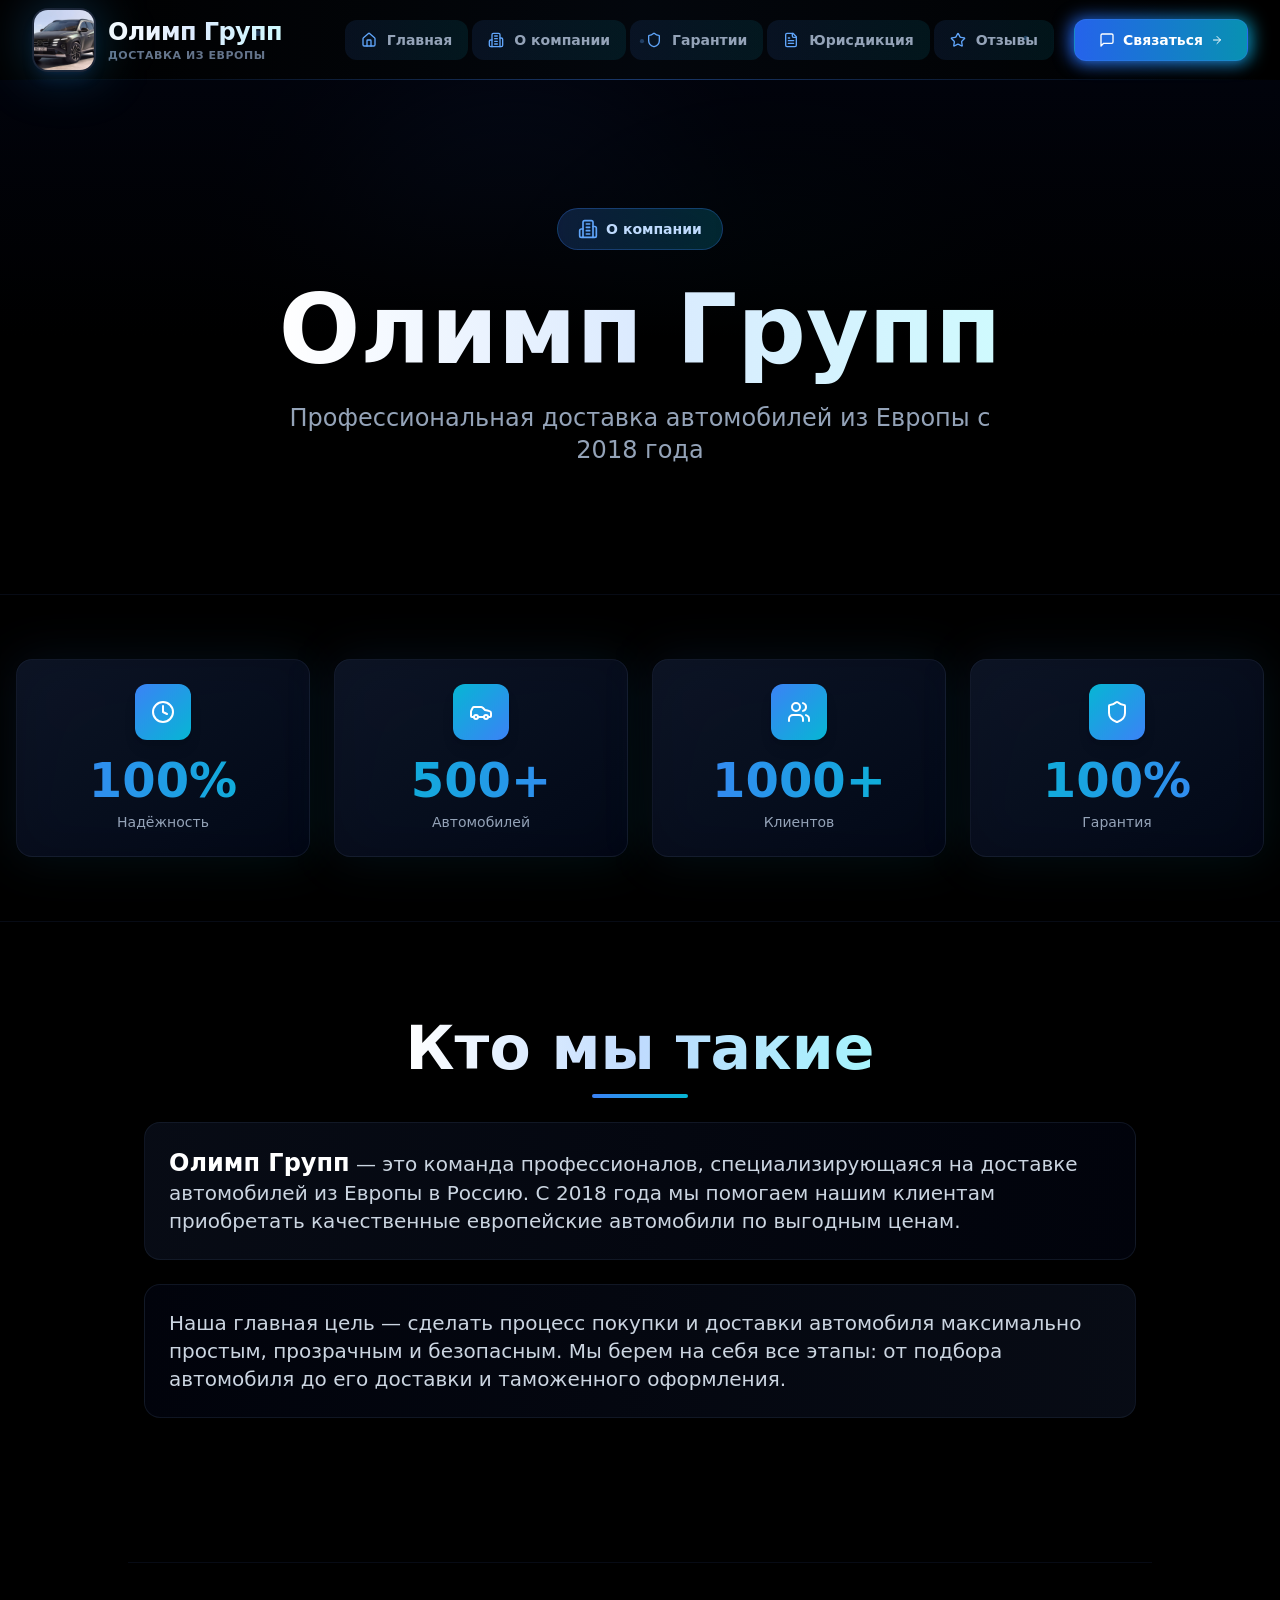
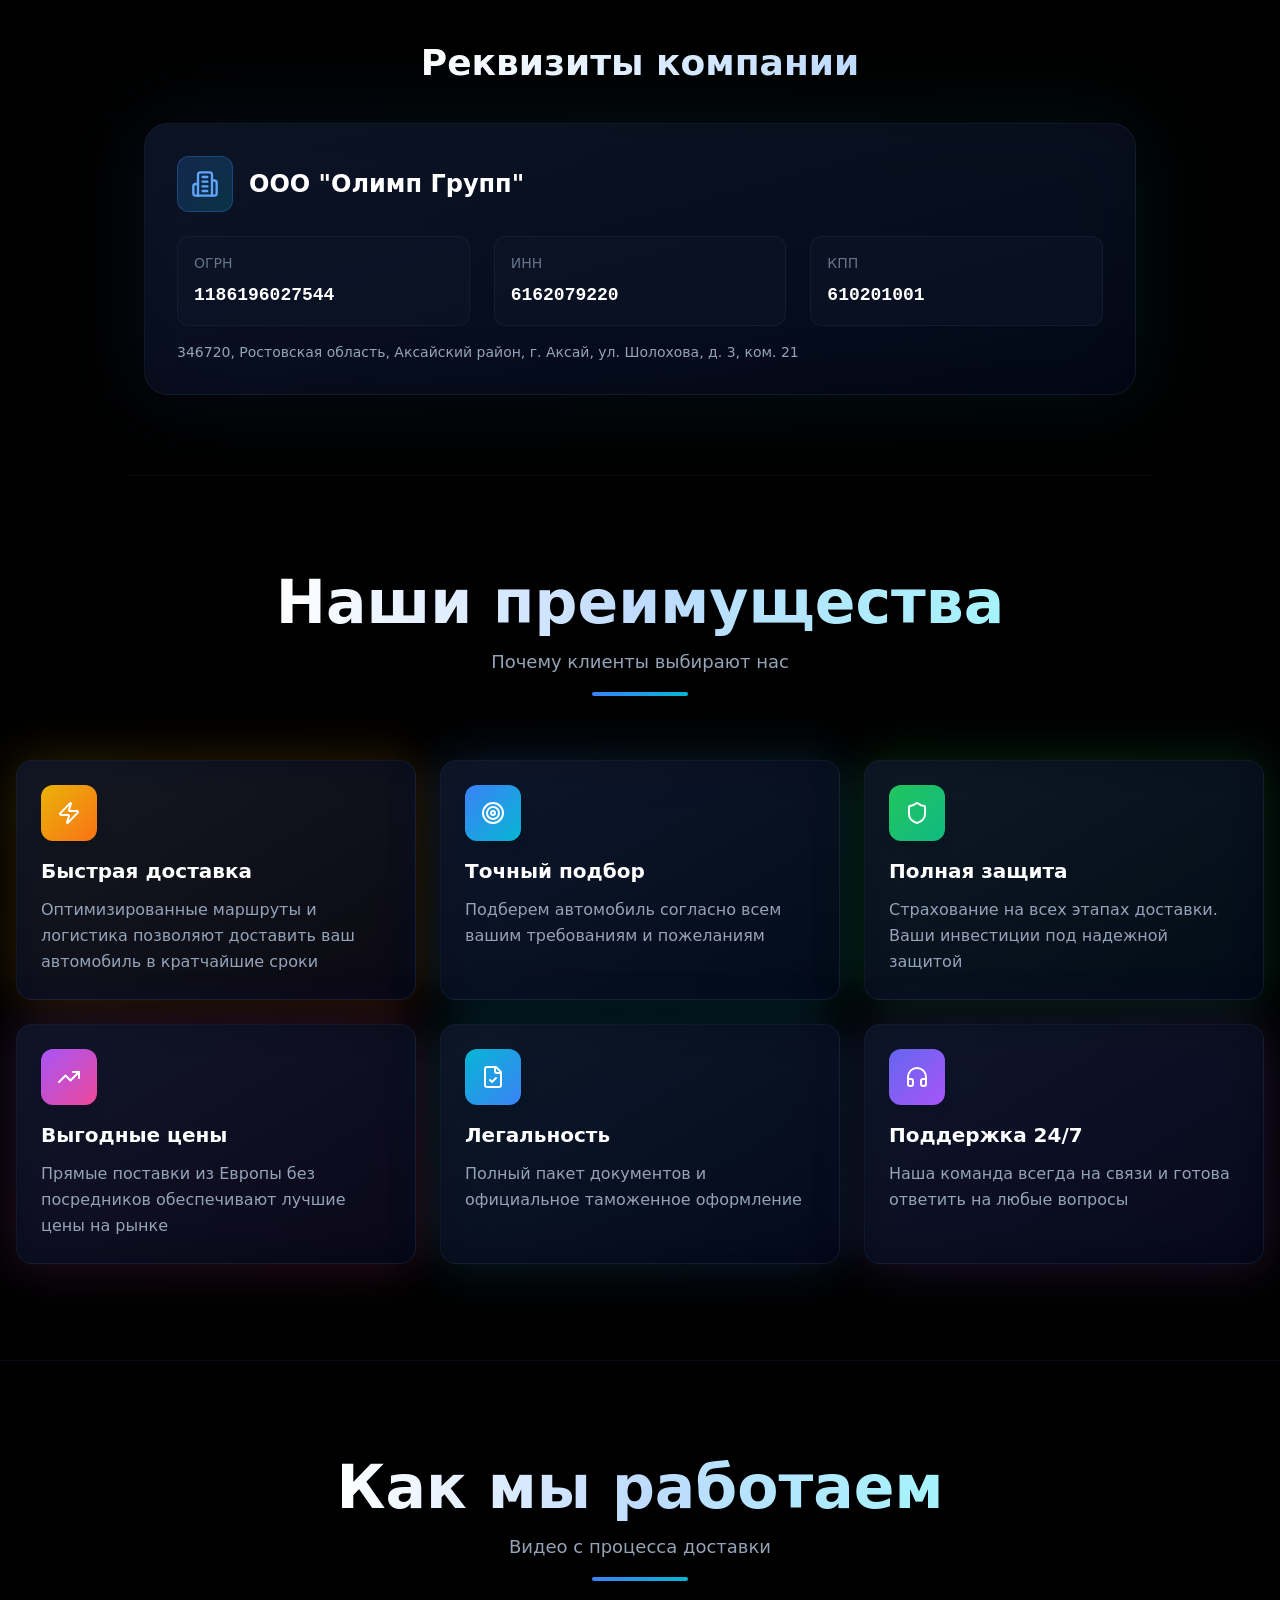
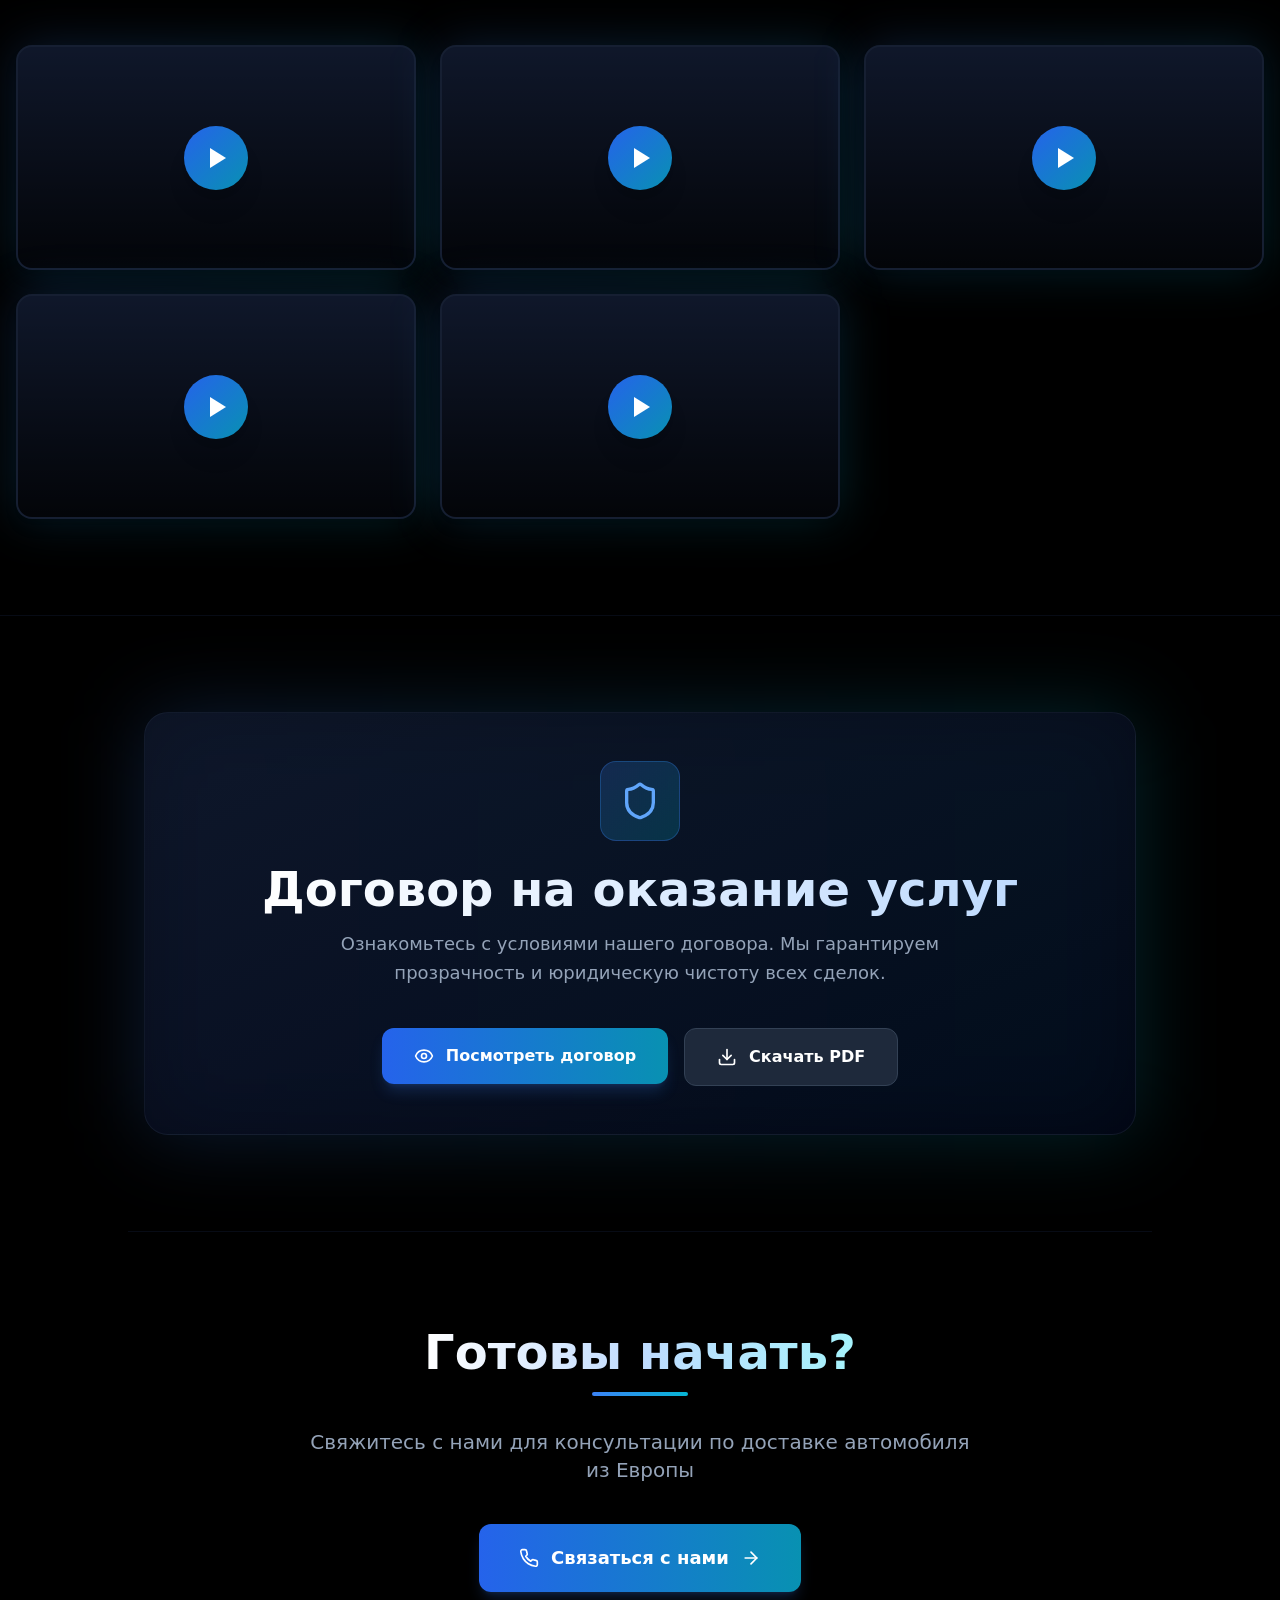
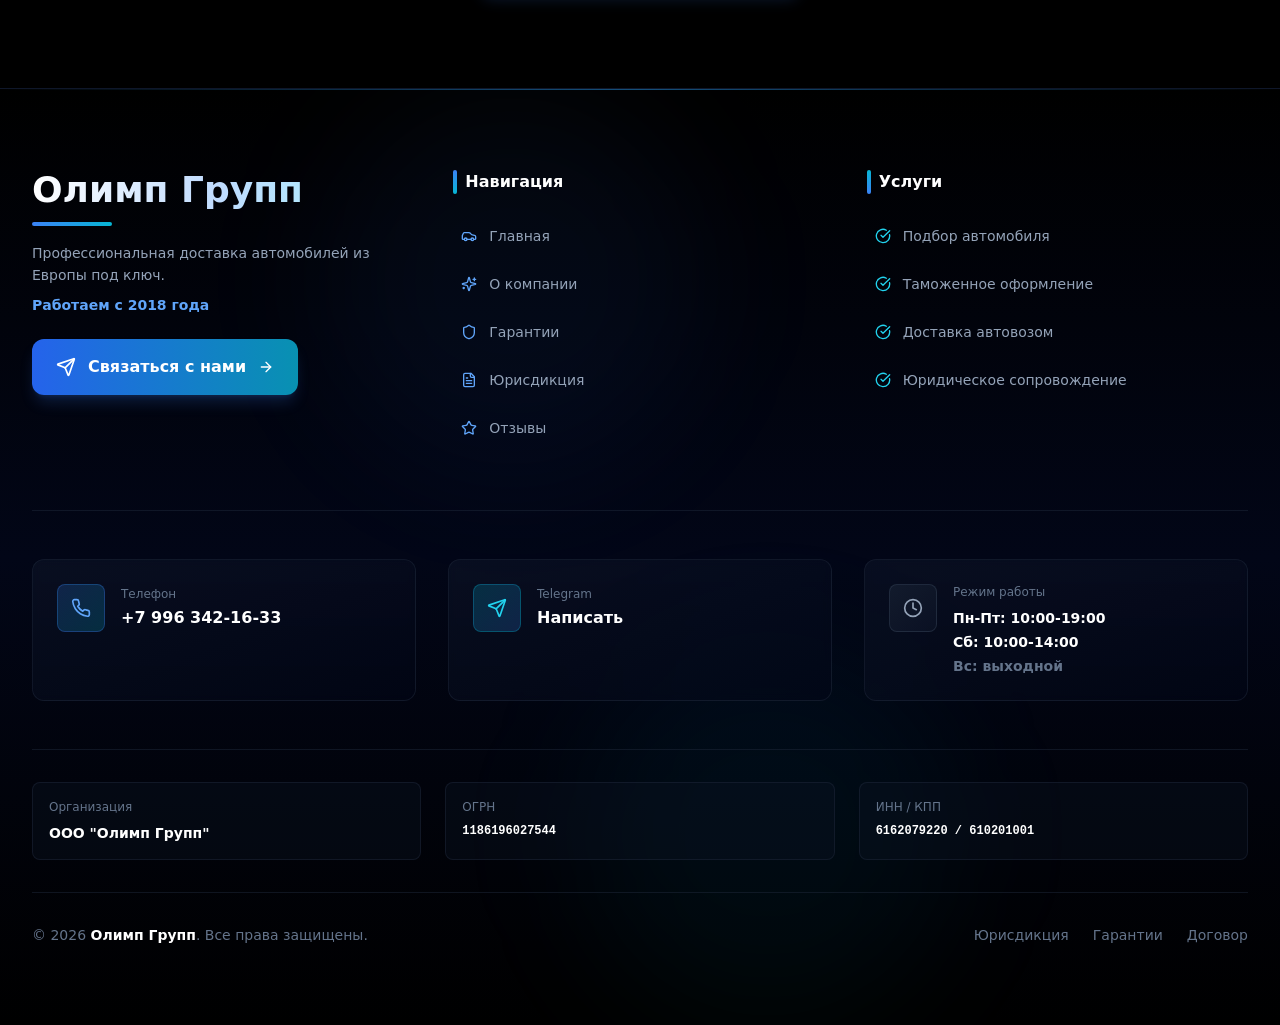
==== commit 924bbd8b: "Fix static page navigation" ====
--- a/about.html
+++ b/about.html
@@ -1 +1 @@
-<!DOCTYPE html><!--Ij4FH84LUHVRXB_VIVswp--><html lang="ru"><head><meta charSet="utf-8"/><meta name="viewport" content="width=device-width, initial-scale=1, maximum-scale=5, user-scalable=yes"/><link rel="preload" href="_next/static/media/21350d82a1f187e9-s.p.woff2" as="font" crossorigin="" type="font/woff2"/><link rel="preload" href="_next/static/media/e4af272ccee01ff0-s.p.woff2" as="font" crossorigin="" type="font/woff2"/><link rel="stylesheet" href="_next/static/css/0657a50fd9058f24.css" data-precedence="next"/><link rel="preload" as="script" fetchPriority="low" href="_next/static/chunks/webpack-58bae330a949ec71.js"/><script src="_next/static/chunks/4bd1b696-c023c6e3521b1417.js" async=""></script><script src="_next/static/chunks/255-47484af636b98715.js" async=""></script><script src="_next/static/chunks/main-app-4bbaad0c344c2394.js" async=""></script><script src="_next/static/chunks/559-f49861c7878f85d4.js" async=""></script><script src="_next/static/chunks/619-ba102abea3e3d0e4.js" async=""></script><script src="_next/static/chunks/794-d8f1a6fb1cdb91a3.js" async=""></script><script src="_next/static/chunks/app/layout-c5e2104e7aca2ef4.js" async=""></script><script src="_next/static/chunks/app/about/page-ccbc69ee661524e3.js" async=""></script><meta name="next-size-adjust" content=""/><link rel="icon" href="https:/logo.ico" sizes="any"/><link rel="icon" href="https:/favicon.ico" type="image/x-icon"/><link rel="apple-touch-icon" href="logo.jpg"/><link rel="preconnect" href="https://fonts.googleapis.com"/><link rel="preconnect" href="https://fonts.gstatic.com" crossorigin="anonymous"/><link rel="dns-prefetch" href="https://t.me"/><link rel="dns-prefetch" href="https://ipapi.co"/><meta name="theme-color" media="(prefers-color-scheme: dark)" content="#000000"/><meta name="theme-color" media="(prefers-color-scheme: light)" content="#ffffff"/><title>Олимп Групп- Доставка автомобилей из Европы под ключ | Купить авто из Германии</title><meta name="description" content="Официальная доставка автомобилей из Европы и Германии. BMW, Mercedes, Audi 2022-2025 года по выгодным ценам. Пригон авто под ключ с растаможкой. Гарантия качества. Поддержка 24/7."/><meta name="author" content="Олимп Групп"/><link rel="manifest" href="manifest.json"/><meta name="keywords" content="доставка автомобилей из европы,авто из германии,купить машину из европы,пригон автомобилей,растаможка автомобилей,авто из европы под ключ,bmw из германии,mercedes из европы,audi из германии,новые автомобили 2022,новые автомобили 2023,новые автомобили 2024,новые автомобили 2025,доставка машин из германии,выгодные цены на авто,официальная доставка авто"/><meta name="creator" content="Олимп Групп"/><meta name="publisher" content="ООО &quot;Олимп Групп&quot;"/><meta name="robots" content="index, follow"/><meta name="googlebot" content="index, follow, max-video-preview:-1, max-image-preview:large, max-snippet:-1"/><meta name="format-detection" content="telephone=no"/><meta name="google-site-verification" content="google_verification_code"/><meta name="yandex-verification" content="yandex_verification_code"/><meta property="og:title" content="Олимп Групп- Доставка автомобилей из Европы под ключ"/><meta property="og:description" content="Официальная доставка автомобилей из Европы и Германии. BMW, Mercedes, Audi по выгодным ценам. Пригон авто под ключ с растаможкой."/><meta property="og:url" content="https://polymat-coder.github.io/olimp-group"/><meta property="og:site_name" content="Олимп Групп"/><meta property="og:locale" content="ru_RU"/><meta property="og:image" content="https://halalhalalvov-cloud.github.ioavto.jpg"/><meta property="og:image:width" content="1200"/><meta property="og:image:height" content="630"/><meta property="og:image:alt" content="Олимп Групп- Доставка автомобилей из Европы"/><meta property="og:type" content="website"/><meta name="twitter:card" content="summary_large_image"/><meta name="twitter:title" content="Олимп Групп- Доставка автомобилей из Европы"/><meta name="twitter:description" content="Официальная доставка автомобилей из Европы и Германии. BMW, Mercedes, Audi по выгодным ценам."/><meta name="twitter:image" content="https://halalhalalvov-cloud.github.ioavto.jpg"/><link rel="shortcut icon" href="https:/favicon.ico"/><link rel="icon" href="icon.ico" sizes="any"/><link rel="icon" href="https:/favicon.ico" sizes="16x16 32x32" type="image/x-icon"/><link rel="apple-touch-icon" href="logo.jpg" sizes="180x180" type="image/jpeg"/><script src="_next/static/chunks/polyfills-42372ed130431b0a.js" noModule=""></script></head><body class="__variable_fcbcbf font-sans antialiased bg-black text-white"><div hidden=""><!--$--><!--/$--></div><nav class="fixed top-0 left-0 right-0 z-50"><div class="absolute inset-0"><div class="absolute inset-0 backdrop-blur-2xl"></div><div class="absolute inset-0 bg-gradient-to-r from-transparent via-blue-500/5 to-transparent"></div><div class="absolute bottom-0 left-0 right-0 h-px bg-gradient-to-r from-transparent via-blue-500/40 to-transparent"></div></div><div class="absolute inset-0 overflow-hidden pointer-events-none"><div class="absolute w-1 h-1 bg-blue-400/30 rounded-full" style="left:20%;top:50%"></div><div class="absolute w-1 h-1 bg-blue-400/30 rounded-full" style="left:50%;top:50%"></div><div class="absolute w-1 h-1 bg-blue-400/30 rounded-full" style="left:80%;top:50%"></div></div><div class="relative max-w-7xl mx-auto px-4 sm:px-6 lg:px-8"><div class="flex justify-between items-center h-18 md:h-20"><a class="flex items-center gap-3 group relative z-10" href="index.html"><div class="relative" tabindex="0"><div class="absolute inset-0 bg-gradient-to-br from-blue-500/30 to-cyan-500/30 blur-xl rounded-2xl"></div><div class="relative w-12 h-12 md:w-16 md:h-16 rounded-2xl overflow-hidden border-2 border-slate-700/50 bg-gradient-to-br from-slate-900/80 to-slate-950/80 backdrop-blur-sm group-hover:border-blue-500/70 transition-all shadow-lg shadow-blue-500/10 group-hover:shadow-blue-500/30"><img alt="Олимп Групп" loading="lazy" width="64" height="64" decoding="async" data-nimg="1" class="object-cover" style="color:transparent" src="logo.jpg"/></div></div><div class="flex flex-col"><span class="text-xl md:text-2xl font-black bg-gradient-to-r from-white via-blue-100 to-cyan-100 bg-clip-text text-transparent group-hover:from-blue-400 group-hover:to-cyan-400 transition-all tracking-tight">Олимп Групп</span><span class="text-[10px] md:text-[11px] text-slate-500 uppercase tracking-wider font-semibold">Доставка из Европы</span></div></a><div class="hidden lg:flex items-center gap-1"><a class="relative group" href="index.html"><div class="relative px-4 py-2.5 rounded-xl transition-all"><div class="absolute inset-0 bg-gradient-to-r from-blue-500/10 to-cyan-500/10 rounded-xl opacity-0 group-hover:opacity-100 transition-opacity"></div><div class="absolute inset-0 border border-transparent group-hover:border-blue-500/30 rounded-xl transition-all"></div><div class="relative flex items-center gap-2.5 text-slate-400 group-hover:text-white transition-colors"><div class="text-blue-400 group-hover:text-cyan-400"><svg xmlns="http://www.w3.org/2000/svg" width="24" height="24" viewBox="0 0 24 24" fill="none" stroke="currentColor" stroke-width="2" stroke-linecap="round" stroke-linejoin="round" class="lucide lucide-house w-4 h-4"><path d="M15 21v-8a1 1 0 0 0-1-1h-4a1 1 0 0 0-1 1v8"></path><path d="M3 10a2 2 0 0 1 .709-1.528l7-5.999a2 2 0 0 1 2.582 0l7 5.999A2 2 0 0 1 21 10v9a2 2 0 0 1-2 2H5a2 2 0 0 1-2-2z"></path></svg></div><span class="text-sm font-semibold">Главная</span></div><div class="absolute bottom-1 left-1/2 -translate-x-1/2 w-0 h-1 bg-gradient-to-r from-blue-500 to-cyan-500 rounded-full group-hover:w-3/4 transition-all duration-300"></div></div></a><a class="relative group" href="about.html"><div class="relative px-4 py-2.5 rounded-xl transition-all"><div class="absolute inset-0 bg-gradient-to-r from-blue-500/10 to-cyan-500/10 rounded-xl opacity-0 group-hover:opacity-100 transition-opacity"></div><div class="absolute inset-0 border border-transparent group-hover:border-blue-500/30 rounded-xl transition-all"></div><div class="relative flex items-center gap-2.5 text-slate-400 group-hover:text-white transition-colors"><div class="text-blue-400 group-hover:text-cyan-400"><svg xmlns="http://www.w3.org/2000/svg" width="24" height="24" viewBox="0 0 24 24" fill="none" stroke="currentColor" stroke-width="2" stroke-linecap="round" stroke-linejoin="round" class="lucide lucide-building2 w-4 h-4"><path d="M6 22V4a2 2 0 0 1 2-2h8a2 2 0 0 1 2 2v18Z"></path><path d="M6 12H4a2 2 0 0 0-2 2v6a2 2 0 0 0 2 2h2"></path><path d="M18 9h2a2 2 0 0 1 2 2v9a2 2 0 0 1-2 2h-2"></path><path d="M10 6h4"></path><path d="M10 10h4"></path><path d="M10 14h4"></path><path d="M10 18h4"></path></svg></div><span class="text-sm font-semibold">О компании</span></div><div class="absolute bottom-1 left-1/2 -translate-x-1/2 w-0 h-1 bg-gradient-to-r from-blue-500 to-cyan-500 rounded-full group-hover:w-3/4 transition-all duration-300"></div></div></a><a class="relative group" href="guarantees.html"><div class="relative px-4 py-2.5 rounded-xl transition-all"><div class="absolute inset-0 bg-gradient-to-r from-blue-500/10 to-cyan-500/10 rounded-xl opacity-0 group-hover:opacity-100 transition-opacity"></div><div class="absolute inset-0 border border-transparent group-hover:border-blue-500/30 rounded-xl transition-all"></div><div class="relative flex items-center gap-2.5 text-slate-400 group-hover:text-white transition-colors"><div class="text-blue-400 group-hover:text-cyan-400"><svg xmlns="http://www.w3.org/2000/svg" width="24" height="24" viewBox="0 0 24 24" fill="none" stroke="currentColor" stroke-width="2" stroke-linecap="round" stroke-linejoin="round" class="lucide lucide-shield w-4 h-4"><path d="M20 13c0 5-3.5 7.5-7.66 8.95a1 1 0 0 1-.67-.01C7.5 20.5 4 18 4 13V6a1 1 0 0 1 1-1c2 0 4.5-1.2 6.24-2.72a1.17 1.17 0 0 1 1.52 0C14.51 3.81 17 5 19 5a1 1 0 0 1 1 1z"></path></svg></div><span class="text-sm font-semibold">Гарантии</span></div><div class="absolute bottom-1 left-1/2 -translate-x-1/2 w-0 h-1 bg-gradient-to-r from-blue-500 to-cyan-500 rounded-full group-hover:w-3/4 transition-all duration-300"></div></div></a><a class="relative group" href="jurisdiction.html"><div class="relative px-4 py-2.5 rounded-xl transition-all"><div class="absolute inset-0 bg-gradient-to-r from-blue-500/10 to-cyan-500/10 rounded-xl opacity-0 group-hover:opacity-100 transition-opacity"></div><div class="absolute inset-0 border border-transparent group-hover:border-blue-500/30 rounded-xl transition-all"></div><div class="relative flex items-center gap-2.5 text-slate-400 group-hover:text-white transition-colors"><div class="text-blue-400 group-hover:text-cyan-400"><svg xmlns="http://www.w3.org/2000/svg" width="24" height="24" viewBox="0 0 24 24" fill="none" stroke="currentColor" stroke-width="2" stroke-linecap="round" stroke-linejoin="round" class="lucide lucide-file-text w-4 h-4"><path d="M15 2H6a2 2 0 0 0-2 2v16a2 2 0 0 0 2 2h12a2 2 0 0 0 2-2V7Z"></path><path d="M14 2v4a2 2 0 0 0 2 2h4"></path><path d="M10 9H8"></path><path d="M16 13H8"></path><path d="M16 17H8"></path></svg></div><span class="text-sm font-semibold">Юрисдикция</span></div><div class="absolute bottom-1 left-1/2 -translate-x-1/2 w-0 h-1 bg-gradient-to-r from-blue-500 to-cyan-500 rounded-full group-hover:w-3/4 transition-all duration-300"></div></div></a><a class="relative group" href="reviews.html"><div class="relative px-4 py-2.5 rounded-xl transition-all"><div class="absolute inset-0 bg-gradient-to-r from-blue-500/10 to-cyan-500/10 rounded-xl opacity-0 group-hover:opacity-100 transition-opacity"></div><div class="absolute inset-0 border border-transparent group-hover:border-blue-500/30 rounded-xl transition-all"></div><div class="relative flex items-center gap-2.5 text-slate-400 group-hover:text-white transition-colors"><div class="text-blue-400 group-hover:text-cyan-400"><svg xmlns="http://www.w3.org/2000/svg" width="24" height="24" viewBox="0 0 24 24" fill="none" stroke="currentColor" stroke-width="2" stroke-linecap="round" stroke-linejoin="round" class="lucide lucide-star w-4 h-4"><path d="M11.525 2.295a.53.53 0 0 1 .95 0l2.31 4.679a2.123 2.123 0 0 0 1.595 1.16l5.166.756a.53.53 0 0 1 .294.904l-3.736 3.638a2.123 2.123 0 0 0-.611 1.878l.882 5.14a.53.53 0 0 1-.771.56l-4.618-2.428a2.122 2.122 0 0 0-1.973 0L6.396 21.01a.53.53 0 0 1-.77-.56l.881-5.139a2.122 2.122 0 0 0-.611-1.879L2.16 9.795a.53.53 0 0 1 .294-.906l5.165-.755a2.122 2.122 0 0 0 1.597-1.16z"></path></svg></div><span class="text-sm font-semibold">Отзывы</span></div><div class="absolute bottom-1 left-1/2 -translate-x-1/2 w-0 h-1 bg-gradient-to-r from-blue-500 to-cyan-500 rounded-full group-hover:w-3/4 transition-all duration-300"></div></div></a><a class="ml-4" href="contacts.html#contact-info"><div class="relative group" tabindex="0"><div class="absolute inset-0 bg-gradient-to-r from-blue-600 to-cyan-600 rounded-xl blur opacity-50 group-hover:opacity-75"></div><div class="relative flex items-center gap-2 px-6 py-2.5 bg-gradient-to-r from-blue-600 to-cyan-600 hover:from-blue-500 hover:to-cyan-500 border border-blue-500/30 rounded-xl text-white text-sm font-bold transition-all shadow-lg shadow-blue-500/20 group-hover:shadow-blue-500/40 overflow-hidden"><div class="absolute inset-0 bg-gradient-to-r from-white/0 via-white/20 to-white/0 translate-x-[-100%] group-hover:translate-x-[100%] transition-transform duration-1000"></div><svg xmlns="http://www.w3.org/2000/svg" width="24" height="24" viewBox="0 0 24 24" fill="none" stroke="currentColor" stroke-width="2" stroke-linecap="round" stroke-linejoin="round" class="lucide lucide-message-square w-4 h-4 relative z-10"><path d="M21 15a2 2 0 0 1-2 2H7l-4 4V5a2 2 0 0 1 2-2h14a2 2 0 0 1 2 2z"></path></svg><span class="relative z-10">Связаться</span><svg xmlns="http://www.w3.org/2000/svg" width="24" height="24" viewBox="0 0 24 24" fill="none" stroke="currentColor" stroke-width="2" stroke-linecap="round" stroke-linejoin="round" class="lucide lucide-arrow-right w-3 h-3 relative z-10 group-hover:translate-x-1 transition-transform"><path d="M5 12h14"></path><path d="m12 5 7 7-7 7"></path></svg></div></div></a></div><button class="lg:hidden relative p-3 rounded-xl bg-slate-900/50 hover:bg-slate-800/50 border border-slate-700/50 backdrop-blur-sm transition-all z-50" tabindex="0"><div style="opacity:0;transform:rotate(90deg)"><svg xmlns="http://www.w3.org/2000/svg" width="24" height="24" viewBox="0 0 24 24" fill="none" stroke="currentColor" stroke-width="2" stroke-linecap="round" stroke-linejoin="round" class="lucide lucide-menu w-5 h-5 text-white"><line x1="4" x2="20" y1="12" y2="12"></line><line x1="4" x2="20" y1="6" y2="6"></line><line x1="4" x2="20" y1="18" y2="18"></line></svg></div></button></div></div></nav><script type="application/ld+json">{"@context":"https://schema.org","@type":"AboutPage","name":"О нас - Олимп Групп","description":"Профессиональная доставка автомобилей из Европы. Проверенная компания. Гарантия качества и прозрачные цены.","url":"https://halalhalalvov-cloud.github.ioabout.html","mainEntity":{"@type":"Organization","name":"Олимп Групп","legalName":"ООО \"Олимп Групп\"","foundingDate":"2018","description":"Доставка автомобилей из Европы и Германии под ключ","address":{"@type":"PostalAddress","streetAddress":"ул. Шолохова, д. 3, ком. 21","addressLocality":"Аксай","postalCode":"346720","addressCountry":"RU"}}}</script><main class="min-h-screen pt-20 bg-black"><section class="relative py-20 md:py-32 overflow-hidden"><div class="absolute inset-0 overflow-hidden"><div class="absolute top-0 left-1/4 w-96 h-96 bg-blue-500/10 rounded-full blur-3xl"></div><div class="absolute bottom-0 right-1/4 w-96 h-96 bg-cyan-500/10 rounded-full blur-3xl"></div><div class="absolute inset-0 bg-gradient-to-b from-slate-950/50 via-black to-black"></div></div><div class="max-w-6xl mx-auto px-4 relative z-10"><div class="text-center" style="opacity:0;transform:translateY(30px)"><div class="inline-flex items-center gap-2 px-5 py-2.5 bg-gradient-to-r from-blue-500/20 to-cyan-500/20 backdrop-blur-xl border border-blue-500/30 rounded-full mb-8" style="transform:scale(0.9)"><svg xmlns="http://www.w3.org/2000/svg" width="24" height="24" viewBox="0 0 24 24" fill="none" stroke="currentColor" stroke-width="2" stroke-linecap="round" stroke-linejoin="round" class="lucide lucide-building2 w-5 h-5 text-blue-400"><path d="M6 22V4a2 2 0 0 1 2-2h8a2 2 0 0 1 2 2v18Z"></path><path d="M6 12H4a2 2 0 0 0-2 2v6a2 2 0 0 0 2 2h2"></path><path d="M18 9h2a2 2 0 0 1 2 2v9a2 2 0 0 1-2 2h-2"></path><path d="M10 6h4"></path><path d="M10 10h4"></path><path d="M10 14h4"></path><path d="M10 18h4"></path></svg><span class="text-sm text-blue-200 font-semibold">О компании</span></div><h1 class="text-5xl md:text-7xl lg:text-8xl font-black mb-6"><span class="bg-gradient-to-r from-white via-blue-100 to-cyan-100 bg-clip-text text-transparent">Олимп Групп</span></h1><p class="text-xl md:text-2xl text-slate-400 max-w-3xl mx-auto leading-relaxed">Профессиональная доставка автомобилей из Европы с 2018 года</p></div></div></section><section class="py-16 px-4 max-w-7xl mx-auto border-y border-slate-900/50"><div class="grid grid-cols-2 md:grid-cols-4 gap-4 md:gap-6"><div class="relative group" style="opacity:0;transform:translateY(30px)"><div class="absolute inset-0 bg-gradient-to-br from-blue-500/10 to-cyan-500/10 rounded-2xl blur-xl opacity-0 group-hover:opacity-100 transition-opacity"></div><div class="relative p-6 bg-gradient-to-br from-slate-900/80 to-slate-950/80 border border-slate-800/50 rounded-2xl backdrop-blur-sm group-hover:border-blue-500/50 transition-all text-center"><div class="flex items-center justify-center w-14 h-14 mx-auto mb-4 bg-gradient-to-br from-blue-500 to-cyan-500 rounded-xl text-white shadow-lg"><svg xmlns="http://www.w3.org/2000/svg" width="24" height="24" viewBox="0 0 24 24" fill="none" stroke="currentColor" stroke-width="2" stroke-linecap="round" stroke-linejoin="round" class="lucide lucide-clock w-6 h-6"><circle cx="12" cy="12" r="10"></circle><polyline points="12 6 12 12 16 14"></polyline></svg></div><div class="text-4xl md:text-5xl font-black mb-2 bg-gradient-to-r from-blue-500 to-cyan-500 bg-clip-text text-transparent">100%</div><p class="text-sm text-slate-400 font-medium">Надёжность</p></div></div><div class="relative group" style="opacity:0;transform:translateY(30px)"><div class="absolute inset-0 bg-gradient-to-br from-blue-500/10 to-cyan-500/10 rounded-2xl blur-xl opacity-0 group-hover:opacity-100 transition-opacity"></div><div class="relative p-6 bg-gradient-to-br from-slate-900/80 to-slate-950/80 border border-slate-800/50 rounded-2xl backdrop-blur-sm group-hover:border-blue-500/50 transition-all text-center"><div class="flex items-center justify-center w-14 h-14 mx-auto mb-4 bg-gradient-to-br from-cyan-500 to-blue-500 rounded-xl text-white shadow-lg"><svg xmlns="http://www.w3.org/2000/svg" width="24" height="24" viewBox="0 0 24 24" fill="none" stroke="currentColor" stroke-width="2" stroke-linecap="round" stroke-linejoin="round" class="lucide lucide-car w-6 h-6"><path d="M19 17h2c.6 0 1-.4 1-1v-3c0-.9-.7-1.7-1.5-1.9C18.7 10.6 16 10 16 10s-1.3-1.4-2.2-2.3c-.5-.4-1.1-.7-1.8-.7H5c-.6 0-1.1.4-1.4.9l-1.4 2.9A3.7 3.7 0 0 0 2 12v4c0 .6.4 1 1 1h2"></path><circle cx="7" cy="17" r="2"></circle><path d="M9 17h6"></path><circle cx="17" cy="17" r="2"></circle></svg></div><div class="text-4xl md:text-5xl font-black mb-2 bg-gradient-to-r from-cyan-500 to-blue-500 bg-clip-text text-transparent">500+</div><p class="text-sm text-slate-400 font-medium">Автомобилей</p></div></div><div class="relative group" style="opacity:0;transform:translateY(30px)"><div class="absolute inset-0 bg-gradient-to-br from-blue-500/10 to-cyan-500/10 rounded-2xl blur-xl opacity-0 group-hover:opacity-100 transition-opacity"></div><div class="relative p-6 bg-gradient-to-br from-slate-900/80 to-slate-950/80 border border-slate-800/50 rounded-2xl backdrop-blur-sm group-hover:border-blue-500/50 transition-all text-center"><div class="flex items-center justify-center w-14 h-14 mx-auto mb-4 bg-gradient-to-br from-blue-500 to-cyan-500 rounded-xl text-white shadow-lg"><svg xmlns="http://www.w3.org/2000/svg" width="24" height="24" viewBox="0 0 24 24" fill="none" stroke="currentColor" stroke-width="2" stroke-linecap="round" stroke-linejoin="round" class="lucide lucide-users w-6 h-6"><path d="M16 21v-2a4 4 0 0 0-4-4H6a4 4 0 0 0-4 4v2"></path><circle cx="9" cy="7" r="4"></circle><path d="M22 21v-2a4 4 0 0 0-3-3.87"></path><path d="M16 3.13a4 4 0 0 1 0 7.75"></path></svg></div><div class="text-4xl md:text-5xl font-black mb-2 bg-gradient-to-r from-blue-500 to-cyan-500 bg-clip-text text-transparent">1000+</div><p class="text-sm text-slate-400 font-medium">Клиентов</p></div></div><div class="relative group" style="opacity:0;transform:translateY(30px)"><div class="absolute inset-0 bg-gradient-to-br from-blue-500/10 to-cyan-500/10 rounded-2xl blur-xl opacity-0 group-hover:opacity-100 transition-opacity"></div><div class="relative p-6 bg-gradient-to-br from-slate-900/80 to-slate-950/80 border border-slate-800/50 rounded-2xl backdrop-blur-sm group-hover:border-blue-500/50 transition-all text-center"><div class="flex items-center justify-center w-14 h-14 mx-auto mb-4 bg-gradient-to-br from-cyan-500 to-blue-500 rounded-xl text-white shadow-lg"><svg xmlns="http://www.w3.org/2000/svg" width="24" height="24" viewBox="0 0 24 24" fill="none" stroke="currentColor" stroke-width="2" stroke-linecap="round" stroke-linejoin="round" class="lucide lucide-shield w-6 h-6"><path d="M20 13c0 5-3.5 7.5-7.66 8.95a1 1 0 0 1-.67-.01C7.5 20.5 4 18 4 13V6a1 1 0 0 1 1-1c2 0 4.5-1.2 6.24-2.72a1.17 1.17 0 0 1 1.52 0C14.51 3.81 17 5 19 5a1 1 0 0 1 1 1z"></path></svg></div><div class="text-4xl md:text-5xl font-black mb-2 bg-gradient-to-r from-cyan-500 to-blue-500 bg-clip-text text-transparent">100%</div><p class="text-sm text-slate-400 font-medium">Гарантия</p></div></div></div></section><section class="py-24 px-4 max-w-5xl mx-auto"><div class="text-center mb-12" style="opacity:0;transform:translateY(30px)"><div class="inline-block mb-6" style="transform:scale(0.9)"><h2 class="text-4xl md:text-6xl font-black mb-4"><span class="bg-gradient-to-r from-white via-blue-200 to-cyan-200 bg-clip-text text-transparent">Кто мы такие</span></h2><div class="h-1 w-24 bg-gradient-to-r from-blue-500 to-cyan-500 rounded-full mx-auto"></div></div><div class="space-y-6 text-lg md:text-xl text-slate-300 leading-relaxed text-left"><p class="p-6 bg-gradient-to-r from-slate-900/50 to-slate-950/50 border border-slate-800/50 rounded-2xl backdrop-blur-sm" style="opacity:0;transform:translateX(-20px)"><strong class="text-white text-2xl">Олимп Групп</strong> — это команда профессионалов, специализирующаяся на доставке автомобилей из Европы в Россию. С 2018 года мы помогаем нашим клиентам приобретать качественные европейские автомобили по выгодным ценам.</p><p class="p-6 bg-gradient-to-r from-slate-950/50 to-slate-900/50 border border-slate-800/50 rounded-2xl backdrop-blur-sm" style="opacity:0;transform:translateX(20px)">Наша главная цель — сделать процесс покупки и доставки автомобиля максимально простым, прозрачным и безопасным. Мы берем на себя все этапы: от подбора автомобиля до его доставки и таможенного оформления.</p></div></div></section><section class="py-20 px-4 max-w-5xl mx-auto border-y border-slate-900/50"><div style="opacity:0;transform:translateY(30px)"><h2 class="text-3xl md:text-4xl font-black text-white mb-10 text-center"><span class="bg-gradient-to-r from-white to-blue-200 bg-clip-text text-transparent">Реквизиты компании</span></h2><div class="relative group"><div class="absolute inset-0 bg-gradient-to-r from-blue-500/10 to-cyan-500/10 rounded-3xl blur-2xl opacity-0 group-hover:opacity-100 transition-opacity"></div><div class="relative p-8 bg-gradient-to-br from-slate-900/80 to-slate-950/80 border border-slate-800/50 rounded-3xl backdrop-blur-sm"><div class="flex items-center gap-4 mb-6"><div class="w-14 h-14 bg-gradient-to-br from-blue-500/20 to-cyan-500/20 rounded-xl flex items-center justify-center border border-blue-500/30"><svg xmlns="http://www.w3.org/2000/svg" width="24" height="24" viewBox="0 0 24 24" fill="none" stroke="currentColor" stroke-width="2" stroke-linecap="round" stroke-linejoin="round" class="lucide lucide-building2 w-7 h-7 text-blue-400"><path d="M6 22V4a2 2 0 0 1 2-2h8a2 2 0 0 1 2 2v18Z"></path><path d="M6 12H4a2 2 0 0 0-2 2v6a2 2 0 0 0 2 2h2"></path><path d="M18 9h2a2 2 0 0 1 2 2v9a2 2 0 0 1-2 2h-2"></path><path d="M10 6h4"></path><path d="M10 10h4"></path><path d="M10 14h4"></path><path d="M10 18h4"></path></svg></div><h3 class="text-2xl font-bold text-white">ООО &quot;Олимп Групп&quot;</h3></div><div class="grid md:grid-cols-3 gap-6"><div class="p-4 bg-slate-900/50 rounded-xl border border-slate-800/50"><p class="text-slate-500 mb-2 text-sm">ОГРН</p><p class="font-mono font-bold text-white text-lg">1186196027544</p></div><div class="p-4 bg-slate-900/50 rounded-xl border border-slate-800/50"><p class="text-slate-500 mb-2 text-sm">ИНН</p><p class="font-mono font-bold text-white text-lg">6162079220</p></div><div class="p-4 bg-slate-900/50 rounded-xl border border-slate-800/50"><p class="text-slate-500 mb-2 text-sm">КПП</p><p class="font-mono font-bold text-white text-lg">610201001</p></div></div><p class="text-slate-400 mt-4 text-sm">346720, Ростовская область, Аксайский район, г. Аксай, ул. Шолохова, д. 3, ком. 21</p></div></div></div></section><section class="py-24 px-4 max-w-7xl mx-auto"><div class="text-center mb-16" style="opacity:0;transform:translateY(20px)"><h2 class="text-4xl md:text-6xl font-black mb-4"><span class="bg-gradient-to-r from-white via-blue-200 to-cyan-200 bg-clip-text text-transparent">Наши преимущества</span></h2><p class="text-lg text-slate-400">Почему клиенты выбирают нас</p><div class="h-1 w-24 bg-gradient-to-r from-blue-500 to-cyan-500 rounded-full mx-auto mt-4"></div></div><div class="grid md:grid-cols-2 lg:grid-cols-3 gap-6"><div class="relative group" style="opacity:0;transform:translateY(30px)"><div class="absolute inset-0 bg-gradient-to-br from-yellow-500/20 to-orange-500/20 rounded-2xl blur-xl opacity-0 group-hover:opacity-100 transition-opacity"></div><div class="relative p-6 bg-gradient-to-br from-slate-900/80 to-slate-950/80 border border-slate-800/50 rounded-2xl backdrop-blur-sm group-hover:border-blue-500/50 transition-all h-full"><div class="w-14 h-14 bg-gradient-to-br from-yellow-500 to-orange-500 rounded-xl flex items-center justify-center text-white mb-4 shadow-lg"><svg xmlns="http://www.w3.org/2000/svg" width="24" height="24" viewBox="0 0 24 24" fill="none" stroke="currentColor" stroke-width="2" stroke-linecap="round" stroke-linejoin="round" class="lucide lucide-zap w-6 h-6"><path d="M4 14a1 1 0 0 1-.78-1.63l9.9-10.2a.5.5 0 0 1 .86.46l-1.92 6.02A1 1 0 0 0 13 10h7a1 1 0 0 1 .78 1.63l-9.9 10.2a.5.5 0 0 1-.86-.46l1.92-6.02A1 1 0 0 0 11 14z"></path></svg></div><h3 class="text-xl font-bold text-white mb-3">Быстрая доставка</h3><p class="text-slate-400 leading-relaxed">Оптимизированные маршруты и логистика позволяют доставить ваш автомобиль в кратчайшие сроки</p></div></div><div class="relative group" style="opacity:0;transform:translateY(30px)"><div class="absolute inset-0 bg-gradient-to-br from-blue-500/20 to-cyan-500/20 rounded-2xl blur-xl opacity-0 group-hover:opacity-100 transition-opacity"></div><div class="relative p-6 bg-gradient-to-br from-slate-900/80 to-slate-950/80 border border-slate-800/50 rounded-2xl backdrop-blur-sm group-hover:border-blue-500/50 transition-all h-full"><div class="w-14 h-14 bg-gradient-to-br from-blue-500 to-cyan-500 rounded-xl flex items-center justify-center text-white mb-4 shadow-lg"><svg xmlns="http://www.w3.org/2000/svg" width="24" height="24" viewBox="0 0 24 24" fill="none" stroke="currentColor" stroke-width="2" stroke-linecap="round" stroke-linejoin="round" class="lucide lucide-target w-6 h-6"><circle cx="12" cy="12" r="10"></circle><circle cx="12" cy="12" r="6"></circle><circle cx="12" cy="12" r="2"></circle></svg></div><h3 class="text-xl font-bold text-white mb-3">Точный подбор</h3><p class="text-slate-400 leading-relaxed">Подберем автомобиль согласно всем вашим требованиям и пожеланиям</p></div></div><div class="relative group" style="opacity:0;transform:translateY(30px)"><div class="absolute inset-0 bg-gradient-to-br from-green-500/20 to-emerald-500/20 rounded-2xl blur-xl opacity-0 group-hover:opacity-100 transition-opacity"></div><div class="relative p-6 bg-gradient-to-br from-slate-900/80 to-slate-950/80 border border-slate-800/50 rounded-2xl backdrop-blur-sm group-hover:border-blue-500/50 transition-all h-full"><div class="w-14 h-14 bg-gradient-to-br from-green-500 to-emerald-500 rounded-xl flex items-center justify-center text-white mb-4 shadow-lg"><svg xmlns="http://www.w3.org/2000/svg" width="24" height="24" viewBox="0 0 24 24" fill="none" stroke="currentColor" stroke-width="2" stroke-linecap="round" stroke-linejoin="round" class="lucide lucide-shield w-6 h-6"><path d="M20 13c0 5-3.5 7.5-7.66 8.95a1 1 0 0 1-.67-.01C7.5 20.5 4 18 4 13V6a1 1 0 0 1 1-1c2 0 4.5-1.2 6.24-2.72a1.17 1.17 0 0 1 1.52 0C14.51 3.81 17 5 19 5a1 1 0 0 1 1 1z"></path></svg></div><h3 class="text-xl font-bold text-white mb-3">Полная защита</h3><p class="text-slate-400 leading-relaxed">Страхование на всех этапах доставки. Ваши инвестиции под надежной защитой</p></div></div><div class="relative group" style="opacity:0;transform:translateY(30px)"><div class="absolute inset-0 bg-gradient-to-br from-purple-500/20 to-pink-500/20 rounded-2xl blur-xl opacity-0 group-hover:opacity-100 transition-opacity"></div><div class="relative p-6 bg-gradient-to-br from-slate-900/80 to-slate-950/80 border border-slate-800/50 rounded-2xl backdrop-blur-sm group-hover:border-blue-500/50 transition-all h-full"><div class="w-14 h-14 bg-gradient-to-br from-purple-500 to-pink-500 rounded-xl flex items-center justify-center text-white mb-4 shadow-lg"><svg xmlns="http://www.w3.org/2000/svg" width="24" height="24" viewBox="0 0 24 24" fill="none" stroke="currentColor" stroke-width="2" stroke-linecap="round" stroke-linejoin="round" class="lucide lucide-trending-up w-6 h-6"><polyline points="22 7 13.5 15.5 8.5 10.5 2 17"></polyline><polyline points="16 7 22 7 22 13"></polyline></svg></div><h3 class="text-xl font-bold text-white mb-3">Выгодные цены</h3><p class="text-slate-400 leading-relaxed">Прямые поставки из Европы без посредников обеспечивают лучшие цены на рынке</p></div></div><div class="relative group" style="opacity:0;transform:translateY(30px)"><div class="absolute inset-0 bg-gradient-to-br from-cyan-500/20 to-blue-500/20 rounded-2xl blur-xl opacity-0 group-hover:opacity-100 transition-opacity"></div><div class="relative p-6 bg-gradient-to-br from-slate-900/80 to-slate-950/80 border border-slate-800/50 rounded-2xl backdrop-blur-sm group-hover:border-blue-500/50 transition-all h-full"><div class="w-14 h-14 bg-gradient-to-br from-cyan-500 to-blue-500 rounded-xl flex items-center justify-center text-white mb-4 shadow-lg"><svg xmlns="http://www.w3.org/2000/svg" width="24" height="24" viewBox="0 0 24 24" fill="none" stroke="currentColor" stroke-width="2" stroke-linecap="round" stroke-linejoin="round" class="lucide lucide-file-check w-6 h-6"><path d="M15 2H6a2 2 0 0 0-2 2v16a2 2 0 0 0 2 2h12a2 2 0 0 0 2-2V7Z"></path><path d="M14 2v4a2 2 0 0 0 2 2h4"></path><path d="m9 15 2 2 4-4"></path></svg></div><h3 class="text-xl font-bold text-white mb-3">Легальность</h3><p class="text-slate-400 leading-relaxed">Полный пакет документов и официальное таможенное оформление</p></div></div><div class="relative group" style="opacity:0;transform:translateY(30px)"><div class="absolute inset-0 bg-gradient-to-br from-indigo-500/20 to-purple-500/20 rounded-2xl blur-xl opacity-0 group-hover:opacity-100 transition-opacity"></div><div class="relative p-6 bg-gradient-to-br from-slate-900/80 to-slate-950/80 border border-slate-800/50 rounded-2xl backdrop-blur-sm group-hover:border-blue-500/50 transition-all h-full"><div class="w-14 h-14 bg-gradient-to-br from-indigo-500 to-purple-500 rounded-xl flex items-center justify-center text-white mb-4 shadow-lg"><svg xmlns="http://www.w3.org/2000/svg" width="24" height="24" viewBox="0 0 24 24" fill="none" stroke="currentColor" stroke-width="2" stroke-linecap="round" stroke-linejoin="round" class="lucide lucide-headphones w-6 h-6"><path d="M3 14h3a2 2 0 0 1 2 2v3a2 2 0 0 1-2 2H5a2 2 0 0 1-2-2v-7a9 9 0 0 1 18 0v7a2 2 0 0 1-2 2h-1a2 2 0 0 1-2-2v-3a2 2 0 0 1 2-2h3"></path></svg></div><h3 class="text-xl font-bold text-white mb-3">Поддержка 24/7</h3><p class="text-slate-400 leading-relaxed">Наша команда всегда на связи и готова ответить на любые вопросы</p></div></div></div></section><section class="py-24 px-4 max-w-7xl mx-auto border-y border-slate-900/50"><div class="text-center mb-16" style="opacity:0"><h2 class="text-4xl md:text-6xl font-black mb-4"><span class="bg-gradient-to-r from-white via-blue-200 to-cyan-200 bg-clip-text text-transparent">Как мы работаем</span></h2><p class="text-lg text-slate-400">Видео с процесса доставки</p><div class="h-1 w-24 bg-gradient-to-r from-blue-500 to-cyan-500 rounded-full mx-auto mt-4"></div></div><div class="grid md:grid-cols-2 lg:grid-cols-3 gap-6"><div class="relative group cursor-pointer" style="opacity:0;transform:translateY(30px)"><div class="absolute inset-0 bg-gradient-to-br from-blue-500/20 to-cyan-500/20 rounded-2xl blur-xl opacity-0 group-hover:opacity-100 transition-opacity"></div><div class="relative aspect-video rounded-2xl overflow-hidden bg-slate-900 border-2 border-slate-800/50 group-hover:border-blue-500/70 transition-all shadow-lg"><video src="avto1.MP4" class="w-full h-full object-cover" preload="metadata"></video><div class="absolute inset-0 bg-gradient-to-t from-black/80 via-black/40 to-transparent group-hover:from-black/60 group-hover:via-black/20 transition-all flex items-center justify-center"><div class="w-16 h-16 bg-gradient-to-br from-blue-600 to-cyan-600 rounded-full flex items-center justify-center shadow-xl group-hover:shadow-blue-500/50 transition-all"><div class="w-0 h-0 border-l-[16px] border-l-white border-t-[10px] border-t-transparent border-b-[10px] border-b-transparent ml-1"></div></div></div></div></div><div class="relative group cursor-pointer" style="opacity:0;transform:translateY(30px)"><div class="absolute inset-0 bg-gradient-to-br from-blue-500/20 to-cyan-500/20 rounded-2xl blur-xl opacity-0 group-hover:opacity-100 transition-opacity"></div><div class="relative aspect-video rounded-2xl overflow-hidden bg-slate-900 border-2 border-slate-800/50 group-hover:border-blue-500/70 transition-all shadow-lg"><video src="avto2.MP4" class="w-full h-full object-cover" preload="metadata"></video><div class="absolute inset-0 bg-gradient-to-t from-black/80 via-black/40 to-transparent group-hover:from-black/60 group-hover:via-black/20 transition-all flex items-center justify-center"><div class="w-16 h-16 bg-gradient-to-br from-blue-600 to-cyan-600 rounded-full flex items-center justify-center shadow-xl group-hover:shadow-blue-500/50 transition-all"><div class="w-0 h-0 border-l-[16px] border-l-white border-t-[10px] border-t-transparent border-b-[10px] border-b-transparent ml-1"></div></div></div></div></div><div class="relative group cursor-pointer" style="opacity:0;transform:translateY(30px)"><div class="absolute inset-0 bg-gradient-to-br from-blue-500/20 to-cyan-500/20 rounded-2xl blur-xl opacity-0 group-hover:opacity-100 transition-opacity"></div><div class="relative aspect-video rounded-2xl overflow-hidden bg-slate-900 border-2 border-slate-800/50 group-hover:border-blue-500/70 transition-all shadow-lg"><video src="avto3.MP4" class="w-full h-full object-cover" preload="metadata"></video><div class="absolute inset-0 bg-gradient-to-t from-black/80 via-black/40 to-transparent group-hover:from-black/60 group-hover:via-black/20 transition-all flex items-center justify-center"><div class="w-16 h-16 bg-gradient-to-br from-blue-600 to-cyan-600 rounded-full flex items-center justify-center shadow-xl group-hover:shadow-blue-500/50 transition-all"><div class="w-0 h-0 border-l-[16px] border-l-white border-t-[10px] border-t-transparent border-b-[10px] border-b-transparent ml-1"></div></div></div></div></div><div class="relative group cursor-pointer" style="opacity:0;transform:translateY(30px)"><div class="absolute inset-0 bg-gradient-to-br from-blue-500/20 to-cyan-500/20 rounded-2xl blur-xl opacity-0 group-hover:opacity-100 transition-opacity"></div><div class="relative aspect-video rounded-2xl overflow-hidden bg-slate-900 border-2 border-slate-800/50 group-hover:border-blue-500/70 transition-all shadow-lg"><video src="avto4.MP4" class="w-full h-full object-cover" preload="metadata"></video><div class="absolute inset-0 bg-gradient-to-t from-black/80 via-black/40 to-transparent group-hover:from-black/60 group-hover:via-black/20 transition-all flex items-center justify-center"><div class="w-16 h-16 bg-gradient-to-br from-blue-600 to-cyan-600 rounded-full flex items-center justify-center shadow-xl group-hover:shadow-blue-500/50 transition-all"><div class="w-0 h-0 border-l-[16px] border-l-white border-t-[10px] border-t-transparent border-b-[10px] border-b-transparent ml-1"></div></div></div></div></div><div class="relative group cursor-pointer" style="opacity:0;transform:translateY(30px)"><div class="absolute inset-0 bg-gradient-to-br from-blue-500/20 to-cyan-500/20 rounded-2xl blur-xl opacity-0 group-hover:opacity-100 transition-opacity"></div><div class="relative aspect-video rounded-2xl overflow-hidden bg-slate-900 border-2 border-slate-800/50 group-hover:border-blue-500/70 transition-all shadow-lg"><video src="avto5.MP4" class="w-full h-full object-cover" preload="metadata"></video><div class="absolute inset-0 bg-gradient-to-t from-black/80 via-black/40 to-transparent group-hover:from-black/60 group-hover:via-black/20 transition-all flex items-center justify-center"><div class="w-16 h-16 bg-gradient-to-br from-blue-600 to-cyan-600 rounded-full flex items-center justify-center shadow-xl group-hover:shadow-blue-500/50 transition-all"><div class="w-0 h-0 border-l-[16px] border-l-white border-t-[10px] border-t-transparent border-b-[10px] border-b-transparent ml-1"></div></div></div></div></div></div></section><section class="py-24 px-4 max-w-5xl mx-auto"><div class="relative group" style="opacity:0;transform:translateY(30px)"><div class="absolute inset-0 bg-gradient-to-r from-blue-500/20 to-cyan-500/20 rounded-3xl blur-2xl opacity-0 group-hover:opacity-100 transition-opacity"></div><div class="relative text-center p-12 bg-gradient-to-br from-slate-900/80 to-slate-950/80 border border-slate-800/50 rounded-3xl backdrop-blur-sm"><div class="w-20 h-20 bg-gradient-to-br from-blue-500/20 to-cyan-500/20 rounded-2xl flex items-center justify-center mx-auto mb-6 border border-blue-500/30"><svg xmlns="http://www.w3.org/2000/svg" width="24" height="24" viewBox="0 0 24 24" fill="none" stroke="currentColor" stroke-width="2" stroke-linecap="round" stroke-linejoin="round" class="lucide lucide-shield w-10 h-10 text-blue-400"><path d="M20 13c0 5-3.5 7.5-7.66 8.95a1 1 0 0 1-.67-.01C7.5 20.5 4 18 4 13V6a1 1 0 0 1 1-1c2 0 4.5-1.2 6.24-2.72a1.17 1.17 0 0 1 1.52 0C14.51 3.81 17 5 19 5a1 1 0 0 1 1 1z"></path></svg></div><h2 class="text-3xl md:text-5xl font-black text-white mb-4"><span class="bg-gradient-to-r from-white to-blue-200 bg-clip-text text-transparent">Договор на оказание услуг</span></h2><p class="text-lg text-slate-400 mb-10 max-w-2xl mx-auto leading-relaxed">Ознакомьтесь с условиями нашего договора. Мы гарантируем прозрачность и юридическую чистоту всех сделок.</p><div class="flex flex-wrap justify-center gap-4"><a href="contract.html"><button class="inline-flex items-center gap-3 px-8 py-4 bg-gradient-to-r from-blue-600 to-cyan-600 hover:from-blue-500 hover:to-cyan-500 rounded-xl text-white font-bold transition-all shadow-lg shadow-blue-500/20 hover:shadow-blue-500/40" tabindex="0"><svg xmlns="http://www.w3.org/2000/svg" width="24" height="24" viewBox="0 0 24 24" fill="none" stroke="currentColor" stroke-width="2" stroke-linecap="round" stroke-linejoin="round" class="lucide lucide-eye w-5 h-5"><path d="M2.062 12.348a1 1 0 0 1 0-.696 10.75 10.75 0 0 1 19.876 0 1 1 0 0 1 0 .696 10.75 10.75 0 0 1-19.876 0"></path><circle cx="12" cy="12" r="3"></circle></svg><span>Посмотреть договор</span></button></a><a href="dogovor.pdf" download="" class="inline-flex items-center gap-3 px-8 py-4 bg-slate-800 hover:bg-slate-700 border border-slate-700 rounded-xl text-white font-bold transition-all" tabindex="0"><svg xmlns="http://www.w3.org/2000/svg" width="24" height="24" viewBox="0 0 24 24" fill="none" stroke="currentColor" stroke-width="2" stroke-linecap="round" stroke-linejoin="round" class="lucide lucide-download w-5 h-5"><path d="M21 15v4a2 2 0 0 1-2 2H5a2 2 0 0 1-2-2v-4"></path><polyline points="7 10 12 15 17 10"></polyline><line x1="12" x2="12" y1="15" y2="3"></line></svg><span>Скачать PDF</span></a></div></div></div></section><section class="py-24 px-4 max-w-5xl mx-auto border-t border-slate-900/50"><div class="text-center" style="opacity:0;transform:translateY(30px)"><div class="inline-block mb-8"><h2 class="text-3xl md:text-5xl font-black mb-4"><span class="bg-gradient-to-r from-white via-blue-200 to-cyan-200 bg-clip-text text-transparent">Готовы начать?</span></h2><div class="h-1 w-24 bg-gradient-to-r from-blue-500 to-cyan-500 rounded-full mx-auto"></div></div><p class="text-lg md:text-xl text-slate-400 mb-10 max-w-2xl mx-auto">Свяжитесь с нами для консультации по доставке автомобиля из Европы</p><a href="contacts.html#contact-info"><button class="relative group inline-flex items-center gap-3 px-10 py-5 bg-gradient-to-r from-blue-600 to-cyan-600 hover:from-blue-500 hover:to-cyan-500 rounded-xl text-white font-bold text-lg transition-all shadow-lg shadow-blue-500/20 hover:shadow-blue-500/40 overflow-hidden" tabindex="0"><div class="absolute inset-0 bg-gradient-to-r from-white/0 via-white/20 to-white/0 translate-x-[-100%] group-hover:translate-x-[100%] transition-transform duration-1000"></div><svg xmlns="http://www.w3.org/2000/svg" width="24" height="24" viewBox="0 0 24 24" fill="none" stroke="currentColor" stroke-width="2" stroke-linecap="round" stroke-linejoin="round" class="lucide lucide-phone w-5 h-5 relative z-10"><path d="M22 16.92v3a2 2 0 0 1-2.18 2 19.79 19.79 0 0 1-8.63-3.07 19.5 19.5 0 0 1-6-6 19.79 19.79 0 0 1-3.07-8.67A2 2 0 0 1 4.11 2h3a2 2 0 0 1 2 1.72 12.84 12.84 0 0 0 .7 2.81 2 2 0 0 1-.45 2.11L8.09 9.91a16 16 0 0 0 6 6l1.27-1.27a2 2 0 0 1 2.11-.45 12.84 12.84 0 0 0 2.81.7A2 2 0 0 1 22 16.92z"></path></svg><span class="relative z-10">Связаться с нами</span><svg xmlns="http://www.w3.org/2000/svg" width="24" height="24" viewBox="0 0 24 24" fill="none" stroke="currentColor" stroke-width="2" stroke-linecap="round" stroke-linejoin="round" class="lucide lucide-arrow-right w-5 h-5 relative z-10 group-hover:translate-x-1 transition-transform"><path d="M5 12h14"></path><path d="m12 5 7 7-7 7"></path></svg></button></a></div></section></main><!--$--><!--/$--><footer class="relative bg-gradient-to-b from-black via-slate-950 to-black border-t border-slate-900 overflow-hidden"><div class="absolute inset-0 overflow-hidden pointer-events-none"><div class="absolute top-0 left-1/4 w-96 h-96 bg-blue-500/5 rounded-full blur-3xl"></div><div class="absolute bottom-0 right-1/4 w-96 h-96 bg-cyan-500/5 rounded-full blur-3xl"></div></div><div class="relative h-px bg-gradient-to-r from-transparent via-blue-500/40 to-transparent"><div class="absolute inset-0 bg-gradient-to-r from-transparent via-cyan-500/20 to-transparent animate-pulse"></div></div><div class="relative max-w-7xl mx-auto px-4 sm:px-6 lg:px-8 py-16 md:py-20"><div class="grid grid-cols-1 lg:grid-cols-3 gap-12 mb-16"><div class="lg:col-span-1"><div style="opacity:0;transform:translateY(20px)"><div class="mb-6"><h3 class="text-3xl md:text-4xl font-black text-transparent bg-clip-text bg-gradient-to-r from-white via-blue-200 to-cyan-200 mb-3">Олимп Групп</h3><div class="h-1 w-20 bg-gradient-to-r from-blue-500 to-cyan-500 rounded-full mb-4"></div><p class="text-slate-400 text-sm leading-relaxed mb-2">Профессиональная доставка автомобилей из Европы под ключ.</p><p class="text-blue-400 text-sm font-semibold">Работаем с 2018 года</p></div><a href="contacts.html#contact-info"><div class="group relative inline-flex items-center gap-3 px-6 py-4 bg-gradient-to-r from-blue-600 to-cyan-600 hover:from-blue-500 hover:to-cyan-500 rounded-xl text-white font-semibold transition-all shadow-lg shadow-blue-500/20 hover:shadow-blue-500/40 overflow-hidden" tabindex="0"><div class="absolute inset-0 bg-gradient-to-r from-white/0 via-white/20 to-white/0 translate-x-[-100%] group-hover:translate-x-[100%] transition-transform duration-1000"></div><svg xmlns="http://www.w3.org/2000/svg" width="24" height="24" viewBox="0 0 24 24" fill="none" stroke="currentColor" stroke-width="2" stroke-linecap="round" stroke-linejoin="round" class="lucide lucide-send w-5 h-5 relative z-10"><path d="M14.536 21.686a.5.5 0 0 0 .937-.024l6.5-19a.496.496 0 0 0-.635-.635l-19 6.5a.5.5 0 0 0-.024.937l7.93 3.18a2 2 0 0 1 1.112 1.11z"></path><path d="m21.854 2.147-10.94 10.939"></path></svg><span class="relative z-10">Связаться с нами</span><svg xmlns="http://www.w3.org/2000/svg" width="24" height="24" viewBox="0 0 24 24" fill="none" stroke="currentColor" stroke-width="2" stroke-linecap="round" stroke-linejoin="round" class="lucide lucide-arrow-right w-4 h-4 relative z-10 group-hover:translate-x-1 transition-transform"><path d="M5 12h14"></path><path d="m12 5 7 7-7 7"></path></svg></div></a></div></div><div class="lg:col-span-2 grid grid-cols-1 md:grid-cols-2 gap-8"><div><h4 class="text-base font-bold text-white mb-6 flex items-center gap-2" style="opacity:0;transform:translateY(20px)"><div class="w-1 h-6 bg-gradient-to-b from-blue-500 to-cyan-500 rounded-full"></div>Навигация</h4><ul class="space-y-3"><li style="opacity:0;transform:translateX(-10px)"><a class="group flex items-center gap-3 text-slate-400 hover:text-white transition-all p-2 rounded-lg hover:bg-slate-900/50" href="index.html"><div class="text-blue-400 group-hover:scale-110 transition-transform"><svg xmlns="http://www.w3.org/2000/svg" width="24" height="24" viewBox="0 0 24 24" fill="none" stroke="currentColor" stroke-width="2" stroke-linecap="round" stroke-linejoin="round" class="lucide lucide-car w-4 h-4"><path d="M19 17h2c.6 0 1-.4 1-1v-3c0-.9-.7-1.7-1.5-1.9C18.7 10.6 16 10 16 10s-1.3-1.4-2.2-2.3c-.5-.4-1.1-.7-1.8-.7H5c-.6 0-1.1.4-1.4.9l-1.4 2.9A3.7 3.7 0 0 0 2 12v4c0 .6.4 1 1 1h2"></path><circle cx="7" cy="17" r="2"></circle><path d="M9 17h6"></path><circle cx="17" cy="17" r="2"></circle></svg></div><span class="text-sm font-medium">Главная</span><svg xmlns="http://www.w3.org/2000/svg" width="24" height="24" viewBox="0 0 24 24" fill="none" stroke="currentColor" stroke-width="2" stroke-linecap="round" stroke-linejoin="round" class="lucide lucide-arrow-right w-3 h-3 ml-auto opacity-0 group-hover:opacity-100 group-hover:translate-x-1 transition-all"><path d="M5 12h14"></path><path d="m12 5 7 7-7 7"></path></svg></a></li><li style="opacity:0;transform:translateX(-10px)"><a class="group flex items-center gap-3 text-slate-400 hover:text-white transition-all p-2 rounded-lg hover:bg-slate-900/50" href="about.html"><div class="text-blue-400 group-hover:scale-110 transition-transform"><svg xmlns="http://www.w3.org/2000/svg" width="24" height="24" viewBox="0 0 24 24" fill="none" stroke="currentColor" stroke-width="2" stroke-linecap="round" stroke-linejoin="round" class="lucide lucide-sparkles w-4 h-4"><path d="M9.937 15.5A2 2 0 0 0 8.5 14.063l-6.135-1.582a.5.5 0 0 1 0-.962L8.5 9.936A2 2 0 0 0 9.937 8.5l1.582-6.135a.5.5 0 0 1 .963 0L14.063 8.5A2 2 0 0 0 15.5 9.937l6.135 1.581a.5.5 0 0 1 0 .964L15.5 14.063a2 2 0 0 0-1.437 1.437l-1.582 6.135a.5.5 0 0 1-.963 0z"></path><path d="M20 3v4"></path><path d="M22 5h-4"></path><path d="M4 17v2"></path><path d="M5 18H3"></path></svg></div><span class="text-sm font-medium">О компании</span><svg xmlns="http://www.w3.org/2000/svg" width="24" height="24" viewBox="0 0 24 24" fill="none" stroke="currentColor" stroke-width="2" stroke-linecap="round" stroke-linejoin="round" class="lucide lucide-arrow-right w-3 h-3 ml-auto opacity-0 group-hover:opacity-100 group-hover:translate-x-1 transition-all"><path d="M5 12h14"></path><path d="m12 5 7 7-7 7"></path></svg></a></li><li style="opacity:0;transform:translateX(-10px)"><a class="group flex items-center gap-3 text-slate-400 hover:text-white transition-all p-2 rounded-lg hover:bg-slate-900/50" href="guarantees.html"><div class="text-blue-400 group-hover:scale-110 transition-transform"><svg xmlns="http://www.w3.org/2000/svg" width="24" height="24" viewBox="0 0 24 24" fill="none" stroke="currentColor" stroke-width="2" stroke-linecap="round" stroke-linejoin="round" class="lucide lucide-shield w-4 h-4"><path d="M20 13c0 5-3.5 7.5-7.66 8.95a1 1 0 0 1-.67-.01C7.5 20.5 4 18 4 13V6a1 1 0 0 1 1-1c2 0 4.5-1.2 6.24-2.72a1.17 1.17 0 0 1 1.52 0C14.51 3.81 17 5 19 5a1 1 0 0 1 1 1z"></path></svg></div><span class="text-sm font-medium">Гарантии</span><svg xmlns="http://www.w3.org/2000/svg" width="24" height="24" viewBox="0 0 24 24" fill="none" stroke="currentColor" stroke-width="2" stroke-linecap="round" stroke-linejoin="round" class="lucide lucide-arrow-right w-3 h-3 ml-auto opacity-0 group-hover:opacity-100 group-hover:translate-x-1 transition-all"><path d="M5 12h14"></path><path d="m12 5 7 7-7 7"></path></svg></a></li><li style="opacity:0;transform:translateX(-10px)"><a class="group flex items-center gap-3 text-slate-400 hover:text-white transition-all p-2 rounded-lg hover:bg-slate-900/50" href="jurisdiction.html"><div class="text-blue-400 group-hover:scale-110 transition-transform"><svg xmlns="http://www.w3.org/2000/svg" width="24" height="24" viewBox="0 0 24 24" fill="none" stroke="currentColor" stroke-width="2" stroke-linecap="round" stroke-linejoin="round" class="lucide lucide-file-text w-4 h-4"><path d="M15 2H6a2 2 0 0 0-2 2v16a2 2 0 0 0 2 2h12a2 2 0 0 0 2-2V7Z"></path><path d="M14 2v4a2 2 0 0 0 2 2h4"></path><path d="M10 9H8"></path><path d="M16 13H8"></path><path d="M16 17H8"></path></svg></div><span class="text-sm font-medium">Юрисдикция</span><svg xmlns="http://www.w3.org/2000/svg" width="24" height="24" viewBox="0 0 24 24" fill="none" stroke="currentColor" stroke-width="2" stroke-linecap="round" stroke-linejoin="round" class="lucide lucide-arrow-right w-3 h-3 ml-auto opacity-0 group-hover:opacity-100 group-hover:translate-x-1 transition-all"><path d="M5 12h14"></path><path d="m12 5 7 7-7 7"></path></svg></a></li><li style="opacity:0;transform:translateX(-10px)"><a class="group flex items-center gap-3 text-slate-400 hover:text-white transition-all p-2 rounded-lg hover:bg-slate-900/50" href="reviews.html"><div class="text-blue-400 group-hover:scale-110 transition-transform"><svg xmlns="http://www.w3.org/2000/svg" width="24" height="24" viewBox="0 0 24 24" fill="none" stroke="currentColor" stroke-width="2" stroke-linecap="round" stroke-linejoin="round" class="lucide lucide-star w-4 h-4"><path d="M11.525 2.295a.53.53 0 0 1 .95 0l2.31 4.679a2.123 2.123 0 0 0 1.595 1.16l5.166.756a.53.53 0 0 1 .294.904l-3.736 3.638a2.123 2.123 0 0 0-.611 1.878l.882 5.14a.53.53 0 0 1-.771.56l-4.618-2.428a2.122 2.122 0 0 0-1.973 0L6.396 21.01a.53.53 0 0 1-.77-.56l.881-5.139a2.122 2.122 0 0 0-.611-1.879L2.16 9.795a.53.53 0 0 1 .294-.906l5.165-.755a2.122 2.122 0 0 0 1.597-1.16z"></path></svg></div><span class="text-sm font-medium">Отзывы</span><svg xmlns="http://www.w3.org/2000/svg" width="24" height="24" viewBox="0 0 24 24" fill="none" stroke="currentColor" stroke-width="2" stroke-linecap="round" stroke-linejoin="round" class="lucide lucide-arrow-right w-3 h-3 ml-auto opacity-0 group-hover:opacity-100 group-hover:translate-x-1 transition-all"><path d="M5 12h14"></path><path d="m12 5 7 7-7 7"></path></svg></a></li></ul></div><div><h4 class="text-base font-bold text-white mb-6 flex items-center gap-2" style="opacity:0;transform:translateY(20px)"><div class="w-1 h-6 bg-gradient-to-b from-cyan-500 to-blue-500 rounded-full"></div>Услуги</h4><ul class="space-y-3"><li class="flex items-center gap-3 text-slate-400 p-2 rounded-lg hover:bg-slate-900/50 group" style="opacity:0;transform:translateX(-10px)"><div class="text-cyan-400 group-hover:scale-110 transition-transform"><svg xmlns="http://www.w3.org/2000/svg" width="24" height="24" viewBox="0 0 24 24" fill="none" stroke="currentColor" stroke-width="2" stroke-linecap="round" stroke-linejoin="round" class="lucide lucide-circle-check-big w-4 h-4"><path d="M21.801 10A10 10 0 1 1 17 3.335"></path><path d="m9 11 3 3L22 4"></path></svg></div><span class="text-sm">Подбор автомобиля</span></li><li class="flex items-center gap-3 text-slate-400 p-2 rounded-lg hover:bg-slate-900/50 group" style="opacity:0;transform:translateX(-10px)"><div class="text-cyan-400 group-hover:scale-110 transition-transform"><svg xmlns="http://www.w3.org/2000/svg" width="24" height="24" viewBox="0 0 24 24" fill="none" stroke="currentColor" stroke-width="2" stroke-linecap="round" stroke-linejoin="round" class="lucide lucide-circle-check-big w-4 h-4"><path d="M21.801 10A10 10 0 1 1 17 3.335"></path><path d="m9 11 3 3L22 4"></path></svg></div><span class="text-sm">Таможенное оформление</span></li><li class="flex items-center gap-3 text-slate-400 p-2 rounded-lg hover:bg-slate-900/50 group" style="opacity:0;transform:translateX(-10px)"><div class="text-cyan-400 group-hover:scale-110 transition-transform"><svg xmlns="http://www.w3.org/2000/svg" width="24" height="24" viewBox="0 0 24 24" fill="none" stroke="currentColor" stroke-width="2" stroke-linecap="round" stroke-linejoin="round" class="lucide lucide-circle-check-big w-4 h-4"><path d="M21.801 10A10 10 0 1 1 17 3.335"></path><path d="m9 11 3 3L22 4"></path></svg></div><span class="text-sm">Доставка автовозом</span></li><li class="flex items-center gap-3 text-slate-400 p-2 rounded-lg hover:bg-slate-900/50 group" style="opacity:0;transform:translateX(-10px)"><div class="text-cyan-400 group-hover:scale-110 transition-transform"><svg xmlns="http://www.w3.org/2000/svg" width="24" height="24" viewBox="0 0 24 24" fill="none" stroke="currentColor" stroke-width="2" stroke-linecap="round" stroke-linejoin="round" class="lucide lucide-circle-check-big w-4 h-4"><path d="M21.801 10A10 10 0 1 1 17 3.335"></path><path d="m9 11 3 3L22 4"></path></svg></div><span class="text-sm">Юридическое сопровождение</span></li></ul></div></div></div><div class="border-t border-slate-800/50 pt-12 mb-12" style="opacity:0;transform:translateY(20px)"><div class="grid grid-cols-1 md:grid-cols-3 gap-8"><a href="tel:+79963421633" class="group relative p-6 bg-gradient-to-br from-slate-900/50 to-slate-950/50 border border-slate-800/50 hover:border-blue-500/50 rounded-xl transition-all backdrop-blur-sm"><div class="absolute inset-0 bg-gradient-to-br from-blue-500/0 to-cyan-500/0 group-hover:from-blue-500/10 group-hover:to-cyan-500/10 rounded-xl transition-all"></div><div class="relative flex items-center gap-4"><div class="w-12 h-12 bg-gradient-to-br from-blue-500/20 to-cyan-500/20 rounded-lg flex items-center justify-center border border-blue-500/30 group-hover:border-blue-500/60 transition-colors"><svg xmlns="http://www.w3.org/2000/svg" width="24" height="24" viewBox="0 0 24 24" fill="none" stroke="currentColor" stroke-width="2" stroke-linecap="round" stroke-linejoin="round" class="lucide lucide-phone w-5 h-5 text-blue-400"><path d="M22 16.92v3a2 2 0 0 1-2.18 2 19.79 19.79 0 0 1-8.63-3.07 19.5 19.5 0 0 1-6-6 19.79 19.79 0 0 1-3.07-8.67A2 2 0 0 1 4.11 2h3a2 2 0 0 1 2 1.72 12.84 12.84 0 0 0 .7 2.81 2 2 0 0 1-.45 2.11L8.09 9.91a16 16 0 0 0 6 6l1.27-1.27a2 2 0 0 1 2.11-.45 12.84 12.84 0 0 0 2.81.7A2 2 0 0 1 22 16.92z"></path></svg></div><div><p class="text-xs text-slate-500 mb-1">Телефон</p><p class="text-base font-bold text-white group-hover:text-blue-400 transition-colors">+7 996 342-16-33</p></div></div></a><a href="https://t.me/ooo_olimp_groupe" target="_blank" rel="noopener noreferrer" class="group relative p-6 bg-gradient-to-br from-slate-900/50 to-slate-950/50 border border-slate-800/50 hover:border-cyan-500/50 rounded-xl transition-all backdrop-blur-sm"><div class="absolute inset-0 bg-gradient-to-br from-cyan-500/0 to-blue-500/0 group-hover:from-cyan-500/10 group-hover:to-blue-500/10 rounded-xl transition-all"></div><div class="relative flex items-center gap-4"><div class="w-12 h-12 bg-gradient-to-br from-cyan-500/20 to-blue-500/20 rounded-lg flex items-center justify-center border border-cyan-500/30 group-hover:border-cyan-500/60 transition-colors"><svg xmlns="http://www.w3.org/2000/svg" width="24" height="24" viewBox="0 0 24 24" fill="none" stroke="currentColor" stroke-width="2" stroke-linecap="round" stroke-linejoin="round" class="lucide lucide-send w-5 h-5 text-cyan-400"><path d="M14.536 21.686a.5.5 0 0 0 .937-.024l6.5-19a.496.496 0 0 0-.635-.635l-19 6.5a.5.5 0 0 0-.024.937l7.93 3.18a2 2 0 0 1 1.112 1.11z"></path><path d="m21.854 2.147-10.94 10.939"></path></svg></div><div><p class="text-xs text-slate-500 mb-1">Telegram</p><p class="text-base font-bold text-white group-hover:text-cyan-400 transition-colors">Написать</p></div></div></a><div class="group relative p-6 bg-gradient-to-br from-slate-900/50 to-slate-950/50 border border-slate-800/50 rounded-xl backdrop-blur-sm"><div class="flex items-start gap-4"><div class="w-12 h-12 bg-gradient-to-br from-slate-800/50 to-slate-900/50 rounded-lg flex items-center justify-center border border-slate-700/50"><svg xmlns="http://www.w3.org/2000/svg" width="24" height="24" viewBox="0 0 24 24" fill="none" stroke="currentColor" stroke-width="2" stroke-linecap="round" stroke-linejoin="round" class="lucide lucide-clock w-5 h-5 text-slate-400"><circle cx="12" cy="12" r="10"></circle><polyline points="12 6 12 12 16 14"></polyline></svg></div><div class="flex-1"><p class="text-xs text-slate-500 mb-2">Режим работы</p><div class="space-y-1"><p class="text-sm font-semibold text-white">Пн-Пт: 10:00-19:00</p><p class="text-sm font-semibold text-white">Сб: 10:00-14:00</p><p class="text-sm font-semibold text-slate-500">Вс: выходной</p></div></div></div></div></div></div><div class="border-t border-slate-800/50 pt-8 mb-8" style="opacity:0;transform:translateY(20px)"><div class="grid grid-cols-1 md:grid-cols-3 gap-6"><div class="p-4 bg-slate-900/30 rounded-lg border border-slate-800/50"><p class="text-xs text-slate-500 mb-2">Организация</p><p class="text-sm font-bold text-white">ООО &quot;Олимп Групп&quot;</p></div><div class="p-4 bg-slate-900/30 rounded-lg border border-slate-800/50"><p class="text-xs text-slate-500 mb-2">ОГРН</p><p class="text-xs font-mono font-bold text-white">1186196027544</p></div><div class="p-4 bg-slate-900/30 rounded-lg border border-slate-800/50"><p class="text-xs text-slate-500 mb-2">ИНН / КПП</p><p class="text-xs font-mono font-bold text-white">6162079220 / 610201001</p></div></div></div><div class="border-t border-slate-800/50 pt-8 flex flex-col md:flex-row justify-between items-center gap-6" style="opacity:0"><p class="text-sm text-slate-500">© <!-- -->2026<!-- --> <span class="text-white font-semibold">Олимп Групп</span>. Все права защищены.</p><div class="flex items-center gap-6 flex-wrap justify-center"><a class="text-sm text-slate-500 hover:text-blue-400 transition-colors" href="jurisdiction.html">Юрисдикция</a><a class="text-sm text-slate-500 hover:text-blue-400 transition-colors" href="guarantees.html">Гарантии</a><a class="text-sm text-slate-500 hover:text-blue-400 transition-colors" href="contract.html">Договор</a></div></div></div></footer><script src="_next/static/chunks/webpack-58bae330a949ec71.js" id="_R_" async=""></script><script>(self.__next_f=self.__next_f||[]).push([0])</script><script>self.__next_f.push([1,"1:\"$Sreact.fragment\"\n2:I[7840,[\"559\",\"static/chunks/559-f49861c7878f85d4.js\",\"619\",\"static/chunks/619-ba102abea3e3d0e4.js\",\"794\",\"static/chunks/794-d8f1a6fb1cdb91a3.js\",\"177\",\"static/chunks/app/layout-c5e2104e7aca2ef4.js\"],\"default\"]\n3:I[9766,[],\"\"]\n4:I[8924,[],\"\"]\n5:I[1863,[\"559\",\"static/chunks/559-f49861c7878f85d4.js\",\"619\",\"static/chunks/619-ba102abea3e3d0e4.js\",\"794\",\"static/chunks/794-d8f1a6fb1cdb91a3.js\",\"177\",\"static/chunks/app/layout-c5e2104e7aca2ef4.js\"],\"default\"]\n6:I[1959,[],\"ClientPageRoot\"]\n7:I[8623,[\"559\",\"static/chunks/559-f49861c7878f85d4.js\",\"619\",\"static/chunks/619-ba102abea3e3d0e4.js\",\"220\",\"static/chunks/app/about/page-ccbc69ee661524e3.js\"],\"default\"]\na:I[4431,[],\"OutletBoundary\"]\nc:I[5278,[],\"AsyncMetadataOutlet\"]\ne:I[4431,[],\"ViewportBoundary\"]\n10:I[4431,[],\"MetadataBoundary\"]\n11:\"$Sreact.suspense\"\n13:I[7150,[],\"\"]\n:HL[\"_next/static/media/21350d82a1f187e9-s.p.woff2\",\"font\",{\"crossOrigin\":\"\",\"type\":\"font/woff2\"}]\n:HL[\"_next/static/media/e4af272ccee01ff0-s.p.woff2\",\"font\",{\"crossOrigin\":\"\",\"type\":\"font/woff2\"}]\n:HL[\"_next/static/css/0657a50fd9058f24.css\",\"style\"]\n"])</script><script>self.__next_f.push([1,"0:{\"P\":null,\"b\":\"Ij4FH84LUHVRXB-VIVswp\",\"p\":\"\",\"c\":[\"\",\"about\"],\"i\":false,\"f\":[[[\"\",{\"children\":[\"about\",{\"children\":[\"__PAGE__\",{}]}]},\"$undefined\",\"$undefined\",true],[\"\",[\"$\",\"$1\",\"c\",{\"children\":[[[\"$\",\"link\",\"0\",{\"rel\":\"stylesheet\",\"href\":\"_next/static/css/0657a50fd9058f24.css\",\"precedence\":\"next\",\"crossOrigin\":\"$undefined\",\"nonce\":\"$undefined\"}]],[\"$\",\"html\",null,{\"lang\":\"ru\",\"children\":[[\"$\",\"head\",null,{\"children\":[[\"$\",\"link\",null,{\"rel\":\"icon\",\"href\":\"/logo.ico\",\"sizes\":\"any\"}],[\"$\",\"link\",null,{\"rel\":\"icon\",\"href\":\"/favicon.ico\",\"type\":\"image/x-icon\"}],[\"$\",\"link\",null,{\"rel\":\"apple-touch-icon\",\"href\":\"/logo.jpg\"}],[\"$\",\"link\",null,{\"rel\":\"preconnect\",\"href\":\"https://fonts.googleapis.com\"}],[\"$\",\"link\",null,{\"rel\":\"preconnect\",\"href\":\"https://fonts.gstatic.com\",\"crossOrigin\":\"anonymous\"}],[\"$\",\"link\",null,{\"rel\":\"dns-prefetch\",\"href\":\"https://t.me\"}],[\"$\",\"link\",null,{\"rel\":\"dns-prefetch\",\"href\":\"https://ipapi.co\"}]]}],[\"$\",\"body\",null,{\"className\":\"__variable_fcbcbf font-sans antialiased bg-black text-white\",\"children\":[[\"$\",\"$L2\",null,{}],[\"$\",\"$L3\",null,{\"parallelRouterKey\":\"children\",\"error\":\"$undefined\",\"errorStyles\":\"$undefined\",\"errorScripts\":\"$undefined\",\"template\":[\"$\",\"$L4\",null,{}],\"templateStyles\":\"$undefined\",\"templateScripts\":\"$undefined\",\"notFound\":[[[\"$\",\"title\",null,{\"children\":\"404: This page could not be found.\"}],[\"$\",\"div\",null,{\"style\":{\"fontFamily\":\"system-ui,\\\"Segoe UI\\\",Roboto,Helvetica,Arial,sans-serif,\\\"Apple Color Emoji\\\",\\\"Segoe UI Emoji\\\"\",\"height\":\"100vh\",\"textAlign\":\"center\",\"display\":\"flex\",\"flexDirection\":\"column\",\"alignItems\":\"center\",\"justifyContent\":\"center\"},\"children\":[\"$\",\"div\",null,{\"children\":[[\"$\",\"style\",null,{\"dangerouslySetInnerHTML\":{\"__html\":\"body{color:#000;background:#fff;margin:0}.next-error-h1{border-right:1px solid rgba(0,0,0,.3)}@media (prefers-color-scheme:dark){body{color:#fff;background:#000}.next-error-h1{border-right:1px solid rgba(255,255,255,.3)}}\"}}],[\"$\",\"h1\",null,{\"className\":\"next-error-h1\",\"style\":{\"display\":\"inline-block\",\"margin\":\"0 20px 0 0\",\"padding\":\"0 23px 0 0\",\"fontSize\":24,\"fontWeight\":500,\"verticalAlign\":\"top\",\"lineHeight\":\"49px\"},\"children\":404}],[\"$\",\"div\",null,{\"style\":{\"display\":\"inline-block\"},\"children\":[\"$\",\"h2\",null,{\"style\":{\"fontSize\":14,\"fontWeight\":400,\"lineHeight\":\"49px\",\"margin\":0},\"children\":\"This page could not be found.\"}]}]]}]}]],[]],\"forbidden\":\"$undefined\",\"unauthorized\":\"$undefined\"}],[\"$\",\"$L5\",null,{}]]}]]}]]}],{\"children\":[\"about\",[\"$\",\"$1\",\"c\",{\"children\":[null,[\"$\",\"$L3\",null,{\"parallelRouterKey\":\"children\",\"error\":\"$undefined\",\"errorStyles\":\"$undefined\",\"errorScripts\":\"$undefined\",\"template\":[\"$\",\"$L4\",null,{}],\"templateStyles\":\"$undefined\",\"templateScripts\":\"$undefined\",\"notFound\":\"$undefined\",\"forbidden\":\"$undefined\",\"unauthorized\":\"$undefined\"}]]}],{\"children\":[\"__PAGE__\",[\"$\",\"$1\",\"c\",{\"children\":[[\"$\",\"$L6\",null,{\"Component\":\"$7\",\"searchParams\":{},\"params\":{},\"promises\":[\"$@8\",\"$@9\"]}],null,[\"$\",\"$La\",null,{\"children\":[\"$Lb\",[\"$\",\"$Lc\",null,{\"promise\":\"$@d\"}]]}]]}],{},null,false]},null,false]},null,false],[\"$\",\"$1\",\"h\",{\"children\":[null,[[\"$\",\"$Le\",null,{\"children\":\"$Lf\"}],[\"$\",\"meta\",null,{\"name\":\"next-size-adjust\",\"content\":\"\"}]],[\"$\",\"$L10\",null,{\"children\":[\"$\",\"div\",null,{\"hidden\":true,\"children\":[\"$\",\"$11\",null,{\"fallback\":null,\"children\":\"$L12\"}]}]}]]}],false]],\"m\":\"$undefined\",\"G\":[\"$13\",[]],\"s\":false,\"S\":true}\n"])</script><script>self.__next_f.push([1,"8:{}\n9:\"$0:f:0:1:2:children:2:children:1:props:children:0:props:params\"\n"])</script><script>self.__next_f.push([1,"f:[[\"$\",\"meta\",\"0\",{\"charSet\":\"utf-8\"}],[\"$\",\"meta\",\"1\",{\"name\":\"viewport\",\"content\":\"width=device-width, initial-scale=1, maximum-scale=5, user-scalable=yes\"}],[\"$\",\"meta\",\"2\",{\"name\":\"theme-color\",\"media\":\"(prefers-color-scheme: dark)\",\"content\":\"#000000\"}],[\"$\",\"meta\",\"3\",{\"name\":\"theme-color\",\"media\":\"(prefers-color-scheme: light)\",\"content\":\"#ffffff\"}]]\nb:null\n"])</script><script>self.__next_f.push([1,"14:I[622,[],\"IconMark\"]\n"])</script><script>self.__next_f.push([1,"d:{\"metadata\":[[\"$\",\"title\",\"0\",{\"children\":\"Олимп Групп- Доставка автомобилей из Европы под ключ | Купить авто из Германии\"}],[\"$\",\"meta\",\"1\",{\"name\":\"description\",\"content\":\"Официальная доставка автомобилей из Европы и Германии. BMW, Mercedes, Audi 2022-2025 года по выгодным ценам. Пригон авто под ключ с растаможкой. Гарантия качества. Поддержка 24/7.\"}],[\"$\",\"meta\",\"2\",{\"name\":\"author\",\"content\":\"Олимп Групп\"}],[\"$\",\"link\",\"3\",{\"rel\":\"manifest\",\"href\":\"/manifest.json\",\"crossOrigin\":\"$undefined\"}],[\"$\",\"meta\",\"4\",{\"name\":\"keywords\",\"content\":\"доставка автомобилей из европы,авто из германии,купить машину из европы,пригон автомобилей,растаможка автомобилей,авто из европы под ключ,bmw из германии,mercedes из европы,audi из германии,новые автомобили 2022,новые автомобили 2023,новые автомобили 2024,новые автомобили 2025,доставка машин из германии,выгодные цены на авто,официальная доставка авто\"}],[\"$\",\"meta\",\"5\",{\"name\":\"creator\",\"content\":\"Олимп Групп\"}],[\"$\",\"meta\",\"6\",{\"name\":\"publisher\",\"content\":\"ООО \\\"Олимп Групп\\\"\"}],[\"$\",\"meta\",\"7\",{\"name\":\"robots\",\"content\":\"index, follow\"}],[\"$\",\"meta\",\"8\",{\"name\":\"googlebot\",\"content\":\"index, follow, max-video-preview:-1, max-image-preview:large, max-snippet:-1\"}],[\"$\",\"meta\",\"9\",{\"name\":\"format-detection\",\"content\":\"telephone=no\"}],[\"$\",\"meta\",\"10\",{\"name\":\"google-site-verification\",\"content\":\"google_verification_code\"}],[\"$\",\"meta\",\"11\",{\"name\":\"yandex-verification\",\"content\":\"yandex_verification_code\"}],[\"$\",\"meta\",\"12\",{\"property\":\"og:title\",\"content\":\"Олимп Групп- Доставка автомобилей из Европы под ключ\"}],[\"$\",\"meta\",\"13\",{\"property\":\"og:description\",\"content\":\"Официальная доставка автомобилей из Европы и Германии. BMW, Mercedes, Audi по выгодным ценам. Пригон авто под ключ с растаможкой.\"}],[\"$\",\"meta\",\"14\",{\"property\":\"og:url\",\"content\":\"https://polymat-coder.github.io/olimp-group\"}],[\"$\",\"meta\",\"15\",{\"property\":\"og:site_name\",\"content\":\"Олимп Групп\"}],[\"$\",\"meta\",\"16\",{\"property\":\"og:locale\",\"content\":\"ru_RU\"}],[\"$\",\"meta\",\"17\",{\"property\":\"og:image\",\"content\":\"https://halalhalalvov-cloud.github.ioavto.jpg\"}],[\"$\",\"meta\",\"18\",{\"property\":\"og:image:width\",\"content\":\"1200\"}],[\"$\",\"meta\",\"19\",{\"property\":\"og:image:height\",\"content\":\"630\"}],[\"$\",\"meta\",\"20\",{\"property\":\"og:image:alt\",\"content\":\"Олимп Групп- Доставка автомобилей из Европы\"}],[\"$\",\"meta\",\"21\",{\"property\":\"og:type\",\"content\":\"website\"}],[\"$\",\"meta\",\"22\",{\"name\":\"twitter:card\",\"content\":\"summary_large_image\"}],[\"$\",\"meta\",\"23\",{\"name\":\"twitter:title\",\"content\":\"Олимп Групп- Доставка автомобилей из Европы\"}],[\"$\",\"meta\",\"24\",{\"name\":\"twitter:description\",\"content\":\"Официальная доставка автомобилей из Европы и Германии. BMW, Mercedes, Audi по выгодным ценам.\"}],[\"$\",\"meta\",\"25\",{\"name\":\"twitter:image\",\"content\":\"https://halalhalalvov-cloud.github.ioavto.jpg\"}],[\"$\",\"link\",\"26\",{\"rel\":\"shortcut icon\",\"href\":\"/favicon.ico\"}],[\"$\",\"link\",\"27\",{\"rel\":\"icon\",\"href\":\"/icon.ico\",\"sizes\":\"any\"}],[\"$\",\"link\",\"28\",{\"rel\":\"icon\",\"href\":\"/favicon.ico\",\"sizes\":\"16x16 32x32\",\"type\":\"image/x-icon\"}],[\"$\",\"link\",\"29\",{\"rel\":\"apple-touch-icon\",\"href\":\"/logo.jpg\",\"sizes\":\"180x180\",\"type\":\"image/jpeg\"}],[\"$\",\"$L14\",\"30\",{}]],\"error\":null,\"digest\":\"$undefined\"}\n"])</script><script>self.__next_f.push([1,"12:\"$d:metadata\"\n"])</script><script src="static-navigation.js"></script></body></html>+<!DOCTYPE html><!--Ij4FH84LUHVRXB_VIVswp--><html lang="ru"><head><meta charSet="utf-8"/><meta name="viewport" content="width=device-width, initial-scale=1, maximum-scale=5, user-scalable=yes"/><link rel="preload" href="_next/static/media/21350d82a1f187e9-s.p.woff2" as="font" crossorigin="" type="font/woff2"/><link rel="preload" href="_next/static/media/e4af272ccee01ff0-s.p.woff2" as="font" crossorigin="" type="font/woff2"/><link rel="stylesheet" href="_next/static/css/0657a50fd9058f24.css" data-precedence="next"/><link rel="preload" as="script" fetchPriority="low" href="_next/static/chunks/webpack-58bae330a949ec71.js"/><script src="_next/static/chunks/4bd1b696-c023c6e3521b1417.js" async=""></script><script src="_next/static/chunks/255-47484af636b98715.js" async=""></script><script src="_next/static/chunks/main-app-4bbaad0c344c2394.js" async=""></script><script src="_next/static/chunks/559-f49861c7878f85d4.js" async=""></script><script src="_next/static/chunks/619-ba102abea3e3d0e4.js" async=""></script><script src="_next/static/chunks/794-d8f1a6fb1cdb91a3.js" async=""></script><script src="_next/static/chunks/app/layout-c5e2104e7aca2ef4.js" async=""></script><script src="_next/static/chunks/app/about/page-ccbc69ee661524e3.js" async=""></script><meta name="next-size-adjust" content=""/><link rel="icon" href="https:/logo.ico" sizes="any"/><link rel="icon" href="https:/favicon.ico" type="image/x-icon"/><link rel="apple-touch-icon" href="logo.jpg"/><link rel="preconnect" href="https://fonts.googleapis.com"/><link rel="preconnect" href="https://fonts.gstatic.com" crossorigin="anonymous"/><link rel="dns-prefetch" href="https://t.me"/><link rel="dns-prefetch" href="https://ipapi.co"/><meta name="theme-color" media="(prefers-color-scheme: dark)" content="#000000"/><meta name="theme-color" media="(prefers-color-scheme: light)" content="#ffffff"/><title>Олимп Групп- Доставка автомобилей из Европы под ключ | Купить авто из Германии</title><meta name="description" content="Официальная доставка автомобилей из Европы и Германии. BMW, Mercedes, Audi 2022-2025 года по выгодным ценам. Пригон авто под ключ с растаможкой. Гарантия качества. Поддержка 24/7."/><meta name="author" content="Олимп Групп"/><link rel="manifest" href="manifest.json"/><meta name="keywords" content="доставка автомобилей из европы,авто из германии,купить машину из европы,пригон автомобилей,растаможка автомобилей,авто из европы под ключ,bmw из германии,mercedes из европы,audi из германии,новые автомобили 2022,новые автомобили 2023,новые автомобили 2024,новые автомобили 2025,доставка машин из германии,выгодные цены на авто,официальная доставка авто"/><meta name="creator" content="Олимп Групп"/><meta name="publisher" content="ООО &quot;Олимп Групп&quot;"/><meta name="robots" content="index, follow"/><meta name="googlebot" content="index, follow, max-video-preview:-1, max-image-preview:large, max-snippet:-1"/><meta name="format-detection" content="telephone=no"/><meta name="google-site-verification" content="google_verification_code"/><meta name="yandex-verification" content="yandex_verification_code"/><meta property="og:title" content="Олимп Групп- Доставка автомобилей из Европы под ключ"/><meta property="og:description" content="Официальная доставка автомобилей из Европы и Германии. BMW, Mercedes, Audi по выгодным ценам. Пригон авто под ключ с растаможкой."/><meta property="og:url" content="https://polymat-coder.github.io/olimp-group"/><meta property="og:site_name" content="Олимп Групп"/><meta property="og:locale" content="ru_RU"/><meta property="og:image" content="https://halalhalalvov-cloud.github.ioavto.jpg"/><meta property="og:image:width" content="1200"/><meta property="og:image:height" content="630"/><meta property="og:image:alt" content="Олимп Групп- Доставка автомобилей из Европы"/><meta property="og:type" content="website"/><meta name="twitter:card" content="summary_large_image"/><meta name="twitter:title" content="Олимп Групп- Доставка автомобилей из Европы"/><meta name="twitter:description" content="Официальная доставка автомобилей из Европы и Германии. BMW, Mercedes, Audi по выгодным ценам."/><meta name="twitter:image" content="https://halalhalalvov-cloud.github.ioavto.jpg"/><link rel="shortcut icon" href="https:/favicon.ico"/><link rel="icon" href="icon.ico" sizes="any"/><link rel="icon" href="https:/favicon.ico" sizes="16x16 32x32" type="image/x-icon"/><link rel="apple-touch-icon" href="logo.jpg" sizes="180x180" type="image/jpeg"/><script src="_next/static/chunks/polyfills-42372ed130431b0a.js" noModule=""></script></head><body class="__variable_fcbcbf font-sans antialiased bg-black text-white"><div hidden=""><!--$--><!--/$--></div><nav class="fixed top-0 left-0 right-0 z-50"><div class="absolute inset-0"><div class="absolute inset-0 backdrop-blur-2xl"></div><div class="absolute inset-0 bg-gradient-to-r from-transparent via-blue-500/5 to-transparent"></div><div class="absolute bottom-0 left-0 right-0 h-px bg-gradient-to-r from-transparent via-blue-500/40 to-transparent"></div></div><div class="absolute inset-0 overflow-hidden pointer-events-none"><div class="absolute w-1 h-1 bg-blue-400/30 rounded-full" style="left:20%;top:50%"></div><div class="absolute w-1 h-1 bg-blue-400/30 rounded-full" style="left:50%;top:50%"></div><div class="absolute w-1 h-1 bg-blue-400/30 rounded-full" style="left:80%;top:50%"></div></div><div class="relative max-w-7xl mx-auto px-4 sm:px-6 lg:px-8"><div class="flex justify-between items-center h-18 md:h-20"><a class="flex items-center gap-3 group relative z-10" href="index.html"><div class="relative" tabindex="0"><div class="absolute inset-0 bg-gradient-to-br from-blue-500/30 to-cyan-500/30 blur-xl rounded-2xl"></div><div class="relative w-12 h-12 md:w-16 md:h-16 rounded-2xl overflow-hidden border-2 border-slate-700/50 bg-gradient-to-br from-slate-900/80 to-slate-950/80 backdrop-blur-sm group-hover:border-blue-500/70 transition-all shadow-lg shadow-blue-500/10 group-hover:shadow-blue-500/30"><img alt="Олимп Групп" loading="lazy" width="64" height="64" decoding="async" data-nimg="1" class="object-cover" style="color:transparent" src="logo.jpg"/></div></div><div class="flex flex-col"><span class="text-xl md:text-2xl font-black bg-gradient-to-r from-white via-blue-100 to-cyan-100 bg-clip-text text-transparent group-hover:from-blue-400 group-hover:to-cyan-400 transition-all tracking-tight">Олимп Групп</span><span class="text-[10px] md:text-[11px] text-slate-500 uppercase tracking-wider font-semibold">Доставка из Европы</span></div></a><div class="hidden lg:flex items-center gap-1"><a class="relative group" href="index.html"><div class="relative px-4 py-2.5 rounded-xl transition-all"><div class="absolute inset-0 bg-gradient-to-r from-blue-500/10 to-cyan-500/10 rounded-xl opacity-0 group-hover:opacity-100 transition-opacity"></div><div class="absolute inset-0 border border-transparent group-hover:border-blue-500/30 rounded-xl transition-all"></div><div class="relative flex items-center gap-2.5 text-slate-400 group-hover:text-white transition-colors"><div class="text-blue-400 group-hover:text-cyan-400"><svg xmlns="http://www.w3.org/2000/svg" width="24" height="24" viewBox="0 0 24 24" fill="none" stroke="currentColor" stroke-width="2" stroke-linecap="round" stroke-linejoin="round" class="lucide lucide-house w-4 h-4"><path d="M15 21v-8a1 1 0 0 0-1-1h-4a1 1 0 0 0-1 1v8"></path><path d="M3 10a2 2 0 0 1 .709-1.528l7-5.999a2 2 0 0 1 2.582 0l7 5.999A2 2 0 0 1 21 10v9a2 2 0 0 1-2 2H5a2 2 0 0 1-2-2z"></path></svg></div><span class="text-sm font-semibold">Главная</span></div><div class="absolute bottom-1 left-1/2 -translate-x-1/2 w-0 h-1 bg-gradient-to-r from-blue-500 to-cyan-500 rounded-full group-hover:w-3/4 transition-all duration-300"></div></div></a><a class="relative group" href="about.html"><div class="relative px-4 py-2.5 rounded-xl transition-all"><div class="absolute inset-0 bg-gradient-to-r from-blue-500/10 to-cyan-500/10 rounded-xl opacity-0 group-hover:opacity-100 transition-opacity"></div><div class="absolute inset-0 border border-transparent group-hover:border-blue-500/30 rounded-xl transition-all"></div><div class="relative flex items-center gap-2.5 text-slate-400 group-hover:text-white transition-colors"><div class="text-blue-400 group-hover:text-cyan-400"><svg xmlns="http://www.w3.org/2000/svg" width="24" height="24" viewBox="0 0 24 24" fill="none" stroke="currentColor" stroke-width="2" stroke-linecap="round" stroke-linejoin="round" class="lucide lucide-building2 w-4 h-4"><path d="M6 22V4a2 2 0 0 1 2-2h8a2 2 0 0 1 2 2v18Z"></path><path d="M6 12H4a2 2 0 0 0-2 2v6a2 2 0 0 0 2 2h2"></path><path d="M18 9h2a2 2 0 0 1 2 2v9a2 2 0 0 1-2 2h-2"></path><path d="M10 6h4"></path><path d="M10 10h4"></path><path d="M10 14h4"></path><path d="M10 18h4"></path></svg></div><span class="text-sm font-semibold">О компании</span></div><div class="absolute bottom-1 left-1/2 -translate-x-1/2 w-0 h-1 bg-gradient-to-r from-blue-500 to-cyan-500 rounded-full group-hover:w-3/4 transition-all duration-300"></div></div></a><a class="relative group" href="guarantees.html"><div class="relative px-4 py-2.5 rounded-xl transition-all"><div class="absolute inset-0 bg-gradient-to-r from-blue-500/10 to-cyan-500/10 rounded-xl opacity-0 group-hover:opacity-100 transition-opacity"></div><div class="absolute inset-0 border border-transparent group-hover:border-blue-500/30 rounded-xl transition-all"></div><div class="relative flex items-center gap-2.5 text-slate-400 group-hover:text-white transition-colors"><div class="text-blue-400 group-hover:text-cyan-400"><svg xmlns="http://www.w3.org/2000/svg" width="24" height="24" viewBox="0 0 24 24" fill="none" stroke="currentColor" stroke-width="2" stroke-linecap="round" stroke-linejoin="round" class="lucide lucide-shield w-4 h-4"><path d="M20 13c0 5-3.5 7.5-7.66 8.95a1 1 0 0 1-.67-.01C7.5 20.5 4 18 4 13V6a1 1 0 0 1 1-1c2 0 4.5-1.2 6.24-2.72a1.17 1.17 0 0 1 1.52 0C14.51 3.81 17 5 19 5a1 1 0 0 1 1 1z"></path></svg></div><span class="text-sm font-semibold">Гарантии</span></div><div class="absolute bottom-1 left-1/2 -translate-x-1/2 w-0 h-1 bg-gradient-to-r from-blue-500 to-cyan-500 rounded-full group-hover:w-3/4 transition-all duration-300"></div></div></a><a class="relative group" href="jurisdiction.html"><div class="relative px-4 py-2.5 rounded-xl transition-all"><div class="absolute inset-0 bg-gradient-to-r from-blue-500/10 to-cyan-500/10 rounded-xl opacity-0 group-hover:opacity-100 transition-opacity"></div><div class="absolute inset-0 border border-transparent group-hover:border-blue-500/30 rounded-xl transition-all"></div><div class="relative flex items-center gap-2.5 text-slate-400 group-hover:text-white transition-colors"><div class="text-blue-400 group-hover:text-cyan-400"><svg xmlns="http://www.w3.org/2000/svg" width="24" height="24" viewBox="0 0 24 24" fill="none" stroke="currentColor" stroke-width="2" stroke-linecap="round" stroke-linejoin="round" class="lucide lucide-file-text w-4 h-4"><path d="M15 2H6a2 2 0 0 0-2 2v16a2 2 0 0 0 2 2h12a2 2 0 0 0 2-2V7Z"></path><path d="M14 2v4a2 2 0 0 0 2 2h4"></path><path d="M10 9H8"></path><path d="M16 13H8"></path><path d="M16 17H8"></path></svg></div><span class="text-sm font-semibold">Юрисдикция</span></div><div class="absolute bottom-1 left-1/2 -translate-x-1/2 w-0 h-1 bg-gradient-to-r from-blue-500 to-cyan-500 rounded-full group-hover:w-3/4 transition-all duration-300"></div></div></a><a class="relative group" href="reviews.html"><div class="relative px-4 py-2.5 rounded-xl transition-all"><div class="absolute inset-0 bg-gradient-to-r from-blue-500/10 to-cyan-500/10 rounded-xl opacity-0 group-hover:opacity-100 transition-opacity"></div><div class="absolute inset-0 border border-transparent group-hover:border-blue-500/30 rounded-xl transition-all"></div><div class="relative flex items-center gap-2.5 text-slate-400 group-hover:text-white transition-colors"><div class="text-blue-400 group-hover:text-cyan-400"><svg xmlns="http://www.w3.org/2000/svg" width="24" height="24" viewBox="0 0 24 24" fill="none" stroke="currentColor" stroke-width="2" stroke-linecap="round" stroke-linejoin="round" class="lucide lucide-star w-4 h-4"><path d="M11.525 2.295a.53.53 0 0 1 .95 0l2.31 4.679a2.123 2.123 0 0 0 1.595 1.16l5.166.756a.53.53 0 0 1 .294.904l-3.736 3.638a2.123 2.123 0 0 0-.611 1.878l.882 5.14a.53.53 0 0 1-.771.56l-4.618-2.428a2.122 2.122 0 0 0-1.973 0L6.396 21.01a.53.53 0 0 1-.77-.56l.881-5.139a2.122 2.122 0 0 0-.611-1.879L2.16 9.795a.53.53 0 0 1 .294-.906l5.165-.755a2.122 2.122 0 0 0 1.597-1.16z"></path></svg></div><span class="text-sm font-semibold">Отзывы</span></div><div class="absolute bottom-1 left-1/2 -translate-x-1/2 w-0 h-1 bg-gradient-to-r from-blue-500 to-cyan-500 rounded-full group-hover:w-3/4 transition-all duration-300"></div></div></a><a class="ml-4" href="contacts.html#contact-info"><div class="relative group" tabindex="0"><div class="absolute inset-0 bg-gradient-to-r from-blue-600 to-cyan-600 rounded-xl blur opacity-50 group-hover:opacity-75"></div><div class="relative flex items-center gap-2 px-6 py-2.5 bg-gradient-to-r from-blue-600 to-cyan-600 hover:from-blue-500 hover:to-cyan-500 border border-blue-500/30 rounded-xl text-white text-sm font-bold transition-all shadow-lg shadow-blue-500/20 group-hover:shadow-blue-500/40 overflow-hidden"><div class="absolute inset-0 bg-gradient-to-r from-white/0 via-white/20 to-white/0 translate-x-[-100%] group-hover:translate-x-[100%] transition-transform duration-1000"></div><svg xmlns="http://www.w3.org/2000/svg" width="24" height="24" viewBox="0 0 24 24" fill="none" stroke="currentColor" stroke-width="2" stroke-linecap="round" stroke-linejoin="round" class="lucide lucide-message-square w-4 h-4 relative z-10"><path d="M21 15a2 2 0 0 1-2 2H7l-4 4V5a2 2 0 0 1 2-2h14a2 2 0 0 1 2 2z"></path></svg><span class="relative z-10">Связаться</span><svg xmlns="http://www.w3.org/2000/svg" width="24" height="24" viewBox="0 0 24 24" fill="none" stroke="currentColor" stroke-width="2" stroke-linecap="round" stroke-linejoin="round" class="lucide lucide-arrow-right w-3 h-3 relative z-10 group-hover:translate-x-1 transition-transform"><path d="M5 12h14"></path><path d="m12 5 7 7-7 7"></path></svg></div></div></a></div><button class="lg:hidden relative p-3 rounded-xl bg-slate-900/50 hover:bg-slate-800/50 border border-slate-700/50 backdrop-blur-sm transition-all z-50" tabindex="0"><div style="opacity:0;transform:rotate(90deg)"><svg xmlns="http://www.w3.org/2000/svg" width="24" height="24" viewBox="0 0 24 24" fill="none" stroke="currentColor" stroke-width="2" stroke-linecap="round" stroke-linejoin="round" class="lucide lucide-menu w-5 h-5 text-white"><line x1="4" x2="20" y1="12" y2="12"></line><line x1="4" x2="20" y1="6" y2="6"></line><line x1="4" x2="20" y1="18" y2="18"></line></svg></div></button></div></div></nav><script type="application/ld+json">{"@context":"https://schema.org","@type":"AboutPage","name":"О нас - Олимп Групп","description":"Профессиональная доставка автомобилей из Европы. Проверенная компания. Гарантия качества и прозрачные цены.","url":"https://halalhalalvov-cloud.github.ioabout.html","mainEntity":{"@type":"Organization","name":"Олимп Групп","legalName":"ООО \"Олимп Групп\"","foundingDate":"2018","description":"Доставка автомобилей из Европы и Германии под ключ","address":{"@type":"PostalAddress","streetAddress":"ул. Шолохова, д. 3, ком. 21","addressLocality":"Аксай","postalCode":"346720","addressCountry":"RU"}}}</script><main class="min-h-screen pt-20 bg-black"><section class="relative py-20 md:py-32 overflow-hidden"><div class="absolute inset-0 overflow-hidden"><div class="absolute top-0 left-1/4 w-96 h-96 bg-blue-500/10 rounded-full blur-3xl"></div><div class="absolute bottom-0 right-1/4 w-96 h-96 bg-cyan-500/10 rounded-full blur-3xl"></div><div class="absolute inset-0 bg-gradient-to-b from-slate-950/50 via-black to-black"></div></div><div class="max-w-6xl mx-auto px-4 relative z-10"><div class="text-center" style="opacity:0;transform:translateY(30px)"><div class="inline-flex items-center gap-2 px-5 py-2.5 bg-gradient-to-r from-blue-500/20 to-cyan-500/20 backdrop-blur-xl border border-blue-500/30 rounded-full mb-8" style="transform:scale(0.9)"><svg xmlns="http://www.w3.org/2000/svg" width="24" height="24" viewBox="0 0 24 24" fill="none" stroke="currentColor" stroke-width="2" stroke-linecap="round" stroke-linejoin="round" class="lucide lucide-building2 w-5 h-5 text-blue-400"><path d="M6 22V4a2 2 0 0 1 2-2h8a2 2 0 0 1 2 2v18Z"></path><path d="M6 12H4a2 2 0 0 0-2 2v6a2 2 0 0 0 2 2h2"></path><path d="M18 9h2a2 2 0 0 1 2 2v9a2 2 0 0 1-2 2h-2"></path><path d="M10 6h4"></path><path d="M10 10h4"></path><path d="M10 14h4"></path><path d="M10 18h4"></path></svg><span class="text-sm text-blue-200 font-semibold">О компании</span></div><h1 class="text-5xl md:text-7xl lg:text-8xl font-black mb-6"><span class="bg-gradient-to-r from-white via-blue-100 to-cyan-100 bg-clip-text text-transparent">Олимп Групп</span></h1><p class="text-xl md:text-2xl text-slate-400 max-w-3xl mx-auto leading-relaxed">Профессиональная доставка автомобилей из Европы с 2018 года</p></div></div></section><section class="py-16 px-4 max-w-7xl mx-auto border-y border-slate-900/50"><div class="grid grid-cols-2 md:grid-cols-4 gap-4 md:gap-6"><div class="relative group" style="opacity:0;transform:translateY(30px)"><div class="absolute inset-0 bg-gradient-to-br from-blue-500/10 to-cyan-500/10 rounded-2xl blur-xl opacity-0 group-hover:opacity-100 transition-opacity"></div><div class="relative p-6 bg-gradient-to-br from-slate-900/80 to-slate-950/80 border border-slate-800/50 rounded-2xl backdrop-blur-sm group-hover:border-blue-500/50 transition-all text-center"><div class="flex items-center justify-center w-14 h-14 mx-auto mb-4 bg-gradient-to-br from-blue-500 to-cyan-500 rounded-xl text-white shadow-lg"><svg xmlns="http://www.w3.org/2000/svg" width="24" height="24" viewBox="0 0 24 24" fill="none" stroke="currentColor" stroke-width="2" stroke-linecap="round" stroke-linejoin="round" class="lucide lucide-clock w-6 h-6"><circle cx="12" cy="12" r="10"></circle><polyline points="12 6 12 12 16 14"></polyline></svg></div><div class="text-4xl md:text-5xl font-black mb-2 bg-gradient-to-r from-blue-500 to-cyan-500 bg-clip-text text-transparent">100%</div><p class="text-sm text-slate-400 font-medium">Надёжность</p></div></div><div class="relative group" style="opacity:0;transform:translateY(30px)"><div class="absolute inset-0 bg-gradient-to-br from-blue-500/10 to-cyan-500/10 rounded-2xl blur-xl opacity-0 group-hover:opacity-100 transition-opacity"></div><div class="relative p-6 bg-gradient-to-br from-slate-900/80 to-slate-950/80 border border-slate-800/50 rounded-2xl backdrop-blur-sm group-hover:border-blue-500/50 transition-all text-center"><div class="flex items-center justify-center w-14 h-14 mx-auto mb-4 bg-gradient-to-br from-cyan-500 to-blue-500 rounded-xl text-white shadow-lg"><svg xmlns="http://www.w3.org/2000/svg" width="24" height="24" viewBox="0 0 24 24" fill="none" stroke="currentColor" stroke-width="2" stroke-linecap="round" stroke-linejoin="round" class="lucide lucide-car w-6 h-6"><path d="M19 17h2c.6 0 1-.4 1-1v-3c0-.9-.7-1.7-1.5-1.9C18.7 10.6 16 10 16 10s-1.3-1.4-2.2-2.3c-.5-.4-1.1-.7-1.8-.7H5c-.6 0-1.1.4-1.4.9l-1.4 2.9A3.7 3.7 0 0 0 2 12v4c0 .6.4 1 1 1h2"></path><circle cx="7" cy="17" r="2"></circle><path d="M9 17h6"></path><circle cx="17" cy="17" r="2"></circle></svg></div><div class="text-4xl md:text-5xl font-black mb-2 bg-gradient-to-r from-cyan-500 to-blue-500 bg-clip-text text-transparent">500+</div><p class="text-sm text-slate-400 font-medium">Автомобилей</p></div></div><div class="relative group" style="opacity:0;transform:translateY(30px)"><div class="absolute inset-0 bg-gradient-to-br from-blue-500/10 to-cyan-500/10 rounded-2xl blur-xl opacity-0 group-hover:opacity-100 transition-opacity"></div><div class="relative p-6 bg-gradient-to-br from-slate-900/80 to-slate-950/80 border border-slate-800/50 rounded-2xl backdrop-blur-sm group-hover:border-blue-500/50 transition-all text-center"><div class="flex items-center justify-center w-14 h-14 mx-auto mb-4 bg-gradient-to-br from-blue-500 to-cyan-500 rounded-xl text-white shadow-lg"><svg xmlns="http://www.w3.org/2000/svg" width="24" height="24" viewBox="0 0 24 24" fill="none" stroke="currentColor" stroke-width="2" stroke-linecap="round" stroke-linejoin="round" class="lucide lucide-users w-6 h-6"><path d="M16 21v-2a4 4 0 0 0-4-4H6a4 4 0 0 0-4 4v2"></path><circle cx="9" cy="7" r="4"></circle><path d="M22 21v-2a4 4 0 0 0-3-3.87"></path><path d="M16 3.13a4 4 0 0 1 0 7.75"></path></svg></div><div class="text-4xl md:text-5xl font-black mb-2 bg-gradient-to-r from-blue-500 to-cyan-500 bg-clip-text text-transparent">1000+</div><p class="text-sm text-slate-400 font-medium">Клиентов</p></div></div><div class="relative group" style="opacity:0;transform:translateY(30px)"><div class="absolute inset-0 bg-gradient-to-br from-blue-500/10 to-cyan-500/10 rounded-2xl blur-xl opacity-0 group-hover:opacity-100 transition-opacity"></div><div class="relative p-6 bg-gradient-to-br from-slate-900/80 to-slate-950/80 border border-slate-800/50 rounded-2xl backdrop-blur-sm group-hover:border-blue-500/50 transition-all text-center"><div class="flex items-center justify-center w-14 h-14 mx-auto mb-4 bg-gradient-to-br from-cyan-500 to-blue-500 rounded-xl text-white shadow-lg"><svg xmlns="http://www.w3.org/2000/svg" width="24" height="24" viewBox="0 0 24 24" fill="none" stroke="currentColor" stroke-width="2" stroke-linecap="round" stroke-linejoin="round" class="lucide lucide-shield w-6 h-6"><path d="M20 13c0 5-3.5 7.5-7.66 8.95a1 1 0 0 1-.67-.01C7.5 20.5 4 18 4 13V6a1 1 0 0 1 1-1c2 0 4.5-1.2 6.24-2.72a1.17 1.17 0 0 1 1.52 0C14.51 3.81 17 5 19 5a1 1 0 0 1 1 1z"></path></svg></div><div class="text-4xl md:text-5xl font-black mb-2 bg-gradient-to-r from-cyan-500 to-blue-500 bg-clip-text text-transparent">100%</div><p class="text-sm text-slate-400 font-medium">Гарантия</p></div></div></div></section><section class="py-24 px-4 max-w-5xl mx-auto"><div class="text-center mb-12" style="opacity:0;transform:translateY(30px)"><div class="inline-block mb-6" style="transform:scale(0.9)"><h2 class="text-4xl md:text-6xl font-black mb-4"><span class="bg-gradient-to-r from-white via-blue-200 to-cyan-200 bg-clip-text text-transparent">Кто мы такие</span></h2><div class="h-1 w-24 bg-gradient-to-r from-blue-500 to-cyan-500 rounded-full mx-auto"></div></div><div class="space-y-6 text-lg md:text-xl text-slate-300 leading-relaxed text-left"><p class="p-6 bg-gradient-to-r from-slate-900/50 to-slate-950/50 border border-slate-800/50 rounded-2xl backdrop-blur-sm" style="opacity:0;transform:translateX(-20px)"><strong class="text-white text-2xl">Олимп Групп</strong> — это команда профессионалов, специализирующаяся на доставке автомобилей из Европы в Россию. С 2018 года мы помогаем нашим клиентам приобретать качественные европейские автомобили по выгодным ценам.</p><p class="p-6 bg-gradient-to-r from-slate-950/50 to-slate-900/50 border border-slate-800/50 rounded-2xl backdrop-blur-sm" style="opacity:0;transform:translateX(20px)">Наша главная цель — сделать процесс покупки и доставки автомобиля максимально простым, прозрачным и безопасным. Мы берем на себя все этапы: от подбора автомобиля до его доставки и таможенного оформления.</p></div></div></section><section class="py-20 px-4 max-w-5xl mx-auto border-y border-slate-900/50"><div style="opacity:0;transform:translateY(30px)"><h2 class="text-3xl md:text-4xl font-black text-white mb-10 text-center"><span class="bg-gradient-to-r from-white to-blue-200 bg-clip-text text-transparent">Реквизиты компании</span></h2><div class="relative group"><div class="absolute inset-0 bg-gradient-to-r from-blue-500/10 to-cyan-500/10 rounded-3xl blur-2xl opacity-0 group-hover:opacity-100 transition-opacity"></div><div class="relative p-8 bg-gradient-to-br from-slate-900/80 to-slate-950/80 border border-slate-800/50 rounded-3xl backdrop-blur-sm"><div class="flex items-center gap-4 mb-6"><div class="w-14 h-14 bg-gradient-to-br from-blue-500/20 to-cyan-500/20 rounded-xl flex items-center justify-center border border-blue-500/30"><svg xmlns="http://www.w3.org/2000/svg" width="24" height="24" viewBox="0 0 24 24" fill="none" stroke="currentColor" stroke-width="2" stroke-linecap="round" stroke-linejoin="round" class="lucide lucide-building2 w-7 h-7 text-blue-400"><path d="M6 22V4a2 2 0 0 1 2-2h8a2 2 0 0 1 2 2v18Z"></path><path d="M6 12H4a2 2 0 0 0-2 2v6a2 2 0 0 0 2 2h2"></path><path d="M18 9h2a2 2 0 0 1 2 2v9a2 2 0 0 1-2 2h-2"></path><path d="M10 6h4"></path><path d="M10 10h4"></path><path d="M10 14h4"></path><path d="M10 18h4"></path></svg></div><h3 class="text-2xl font-bold text-white">ООО &quot;Олимп Групп&quot;</h3></div><div class="grid md:grid-cols-3 gap-6"><div class="p-4 bg-slate-900/50 rounded-xl border border-slate-800/50"><p class="text-slate-500 mb-2 text-sm">ОГРН</p><p class="font-mono font-bold text-white text-lg">1186196027544</p></div><div class="p-4 bg-slate-900/50 rounded-xl border border-slate-800/50"><p class="text-slate-500 mb-2 text-sm">ИНН</p><p class="font-mono font-bold text-white text-lg">6162079220</p></div><div class="p-4 bg-slate-900/50 rounded-xl border border-slate-800/50"><p class="text-slate-500 mb-2 text-sm">КПП</p><p class="font-mono font-bold text-white text-lg">610201001</p></div></div><p class="text-slate-400 mt-4 text-sm">346720, Ростовская область, Аксайский район, г. Аксай, ул. Шолохова, д. 3, ком. 21</p></div></div></div></section><section class="py-24 px-4 max-w-7xl mx-auto"><div class="text-center mb-16" style="opacity:0;transform:translateY(20px)"><h2 class="text-4xl md:text-6xl font-black mb-4"><span class="bg-gradient-to-r from-white via-blue-200 to-cyan-200 bg-clip-text text-transparent">Наши преимущества</span></h2><p class="text-lg text-slate-400">Почему клиенты выбирают нас</p><div class="h-1 w-24 bg-gradient-to-r from-blue-500 to-cyan-500 rounded-full mx-auto mt-4"></div></div><div class="grid md:grid-cols-2 lg:grid-cols-3 gap-6"><div class="relative group" style="opacity:0;transform:translateY(30px)"><div class="absolute inset-0 bg-gradient-to-br from-yellow-500/20 to-orange-500/20 rounded-2xl blur-xl opacity-0 group-hover:opacity-100 transition-opacity"></div><div class="relative p-6 bg-gradient-to-br from-slate-900/80 to-slate-950/80 border border-slate-800/50 rounded-2xl backdrop-blur-sm group-hover:border-blue-500/50 transition-all h-full"><div class="w-14 h-14 bg-gradient-to-br from-yellow-500 to-orange-500 rounded-xl flex items-center justify-center text-white mb-4 shadow-lg"><svg xmlns="http://www.w3.org/2000/svg" width="24" height="24" viewBox="0 0 24 24" fill="none" stroke="currentColor" stroke-width="2" stroke-linecap="round" stroke-linejoin="round" class="lucide lucide-zap w-6 h-6"><path d="M4 14a1 1 0 0 1-.78-1.63l9.9-10.2a.5.5 0 0 1 .86.46l-1.92 6.02A1 1 0 0 0 13 10h7a1 1 0 0 1 .78 1.63l-9.9 10.2a.5.5 0 0 1-.86-.46l1.92-6.02A1 1 0 0 0 11 14z"></path></svg></div><h3 class="text-xl font-bold text-white mb-3">Быстрая доставка</h3><p class="text-slate-400 leading-relaxed">Оптимизированные маршруты и логистика позволяют доставить ваш автомобиль в кратчайшие сроки</p></div></div><div class="relative group" style="opacity:0;transform:translateY(30px)"><div class="absolute inset-0 bg-gradient-to-br from-blue-500/20 to-cyan-500/20 rounded-2xl blur-xl opacity-0 group-hover:opacity-100 transition-opacity"></div><div class="relative p-6 bg-gradient-to-br from-slate-900/80 to-slate-950/80 border border-slate-800/50 rounded-2xl backdrop-blur-sm group-hover:border-blue-500/50 transition-all h-full"><div class="w-14 h-14 bg-gradient-to-br from-blue-500 to-cyan-500 rounded-xl flex items-center justify-center text-white mb-4 shadow-lg"><svg xmlns="http://www.w3.org/2000/svg" width="24" height="24" viewBox="0 0 24 24" fill="none" stroke="currentColor" stroke-width="2" stroke-linecap="round" stroke-linejoin="round" class="lucide lucide-target w-6 h-6"><circle cx="12" cy="12" r="10"></circle><circle cx="12" cy="12" r="6"></circle><circle cx="12" cy="12" r="2"></circle></svg></div><h3 class="text-xl font-bold text-white mb-3">Точный подбор</h3><p class="text-slate-400 leading-relaxed">Подберем автомобиль согласно всем вашим требованиям и пожеланиям</p></div></div><div class="relative group" style="opacity:0;transform:translateY(30px)"><div class="absolute inset-0 bg-gradient-to-br from-green-500/20 to-emerald-500/20 rounded-2xl blur-xl opacity-0 group-hover:opacity-100 transition-opacity"></div><div class="relative p-6 bg-gradient-to-br from-slate-900/80 to-slate-950/80 border border-slate-800/50 rounded-2xl backdrop-blur-sm group-hover:border-blue-500/50 transition-all h-full"><div class="w-14 h-14 bg-gradient-to-br from-green-500 to-emerald-500 rounded-xl flex items-center justify-center text-white mb-4 shadow-lg"><svg xmlns="http://www.w3.org/2000/svg" width="24" height="24" viewBox="0 0 24 24" fill="none" stroke="currentColor" stroke-width="2" stroke-linecap="round" stroke-linejoin="round" class="lucide lucide-shield w-6 h-6"><path d="M20 13c0 5-3.5 7.5-7.66 8.95a1 1 0 0 1-.67-.01C7.5 20.5 4 18 4 13V6a1 1 0 0 1 1-1c2 0 4.5-1.2 6.24-2.72a1.17 1.17 0 0 1 1.52 0C14.51 3.81 17 5 19 5a1 1 0 0 1 1 1z"></path></svg></div><h3 class="text-xl font-bold text-white mb-3">Полная защита</h3><p class="text-slate-400 leading-relaxed">Страхование на всех этапах доставки. Ваши инвестиции под надежной защитой</p></div></div><div class="relative group" style="opacity:0;transform:translateY(30px)"><div class="absolute inset-0 bg-gradient-to-br from-purple-500/20 to-pink-500/20 rounded-2xl blur-xl opacity-0 group-hover:opacity-100 transition-opacity"></div><div class="relative p-6 bg-gradient-to-br from-slate-900/80 to-slate-950/80 border border-slate-800/50 rounded-2xl backdrop-blur-sm group-hover:border-blue-500/50 transition-all h-full"><div class="w-14 h-14 bg-gradient-to-br from-purple-500 to-pink-500 rounded-xl flex items-center justify-center text-white mb-4 shadow-lg"><svg xmlns="http://www.w3.org/2000/svg" width="24" height="24" viewBox="0 0 24 24" fill="none" stroke="currentColor" stroke-width="2" stroke-linecap="round" stroke-linejoin="round" class="lucide lucide-trending-up w-6 h-6"><polyline points="22 7 13.5 15.5 8.5 10.5 2 17"></polyline><polyline points="16 7 22 7 22 13"></polyline></svg></div><h3 class="text-xl font-bold text-white mb-3">Выгодные цены</h3><p class="text-slate-400 leading-relaxed">Прямые поставки из Европы без посредников обеспечивают лучшие цены на рынке</p></div></div><div class="relative group" style="opacity:0;transform:translateY(30px)"><div class="absolute inset-0 bg-gradient-to-br from-cyan-500/20 to-blue-500/20 rounded-2xl blur-xl opacity-0 group-hover:opacity-100 transition-opacity"></div><div class="relative p-6 bg-gradient-to-br from-slate-900/80 to-slate-950/80 border border-slate-800/50 rounded-2xl backdrop-blur-sm group-hover:border-blue-500/50 transition-all h-full"><div class="w-14 h-14 bg-gradient-to-br from-cyan-500 to-blue-500 rounded-xl flex items-center justify-center text-white mb-4 shadow-lg"><svg xmlns="http://www.w3.org/2000/svg" width="24" height="24" viewBox="0 0 24 24" fill="none" stroke="currentColor" stroke-width="2" stroke-linecap="round" stroke-linejoin="round" class="lucide lucide-file-check w-6 h-6"><path d="M15 2H6a2 2 0 0 0-2 2v16a2 2 0 0 0 2 2h12a2 2 0 0 0 2-2V7Z"></path><path d="M14 2v4a2 2 0 0 0 2 2h4"></path><path d="m9 15 2 2 4-4"></path></svg></div><h3 class="text-xl font-bold text-white mb-3">Легальность</h3><p class="text-slate-400 leading-relaxed">Полный пакет документов и официальное таможенное оформление</p></div></div><div class="relative group" style="opacity:0;transform:translateY(30px)"><div class="absolute inset-0 bg-gradient-to-br from-indigo-500/20 to-purple-500/20 rounded-2xl blur-xl opacity-0 group-hover:opacity-100 transition-opacity"></div><div class="relative p-6 bg-gradient-to-br from-slate-900/80 to-slate-950/80 border border-slate-800/50 rounded-2xl backdrop-blur-sm group-hover:border-blue-500/50 transition-all h-full"><div class="w-14 h-14 bg-gradient-to-br from-indigo-500 to-purple-500 rounded-xl flex items-center justify-center text-white mb-4 shadow-lg"><svg xmlns="http://www.w3.org/2000/svg" width="24" height="24" viewBox="0 0 24 24" fill="none" stroke="currentColor" stroke-width="2" stroke-linecap="round" stroke-linejoin="round" class="lucide lucide-headphones w-6 h-6"><path d="M3 14h3a2 2 0 0 1 2 2v3a2 2 0 0 1-2 2H5a2 2 0 0 1-2-2v-7a9 9 0 0 1 18 0v7a2 2 0 0 1-2 2h-1a2 2 0 0 1-2-2v-3a2 2 0 0 1 2-2h3"></path></svg></div><h3 class="text-xl font-bold text-white mb-3">Поддержка 24/7</h3><p class="text-slate-400 leading-relaxed">Наша команда всегда на связи и готова ответить на любые вопросы</p></div></div></div></section><section class="py-24 px-4 max-w-7xl mx-auto border-y border-slate-900/50"><div class="text-center mb-16" style="opacity:0"><h2 class="text-4xl md:text-6xl font-black mb-4"><span class="bg-gradient-to-r from-white via-blue-200 to-cyan-200 bg-clip-text text-transparent">Как мы работаем</span></h2><p class="text-lg text-slate-400">Видео с процесса доставки</p><div class="h-1 w-24 bg-gradient-to-r from-blue-500 to-cyan-500 rounded-full mx-auto mt-4"></div></div><div class="grid md:grid-cols-2 lg:grid-cols-3 gap-6"><div class="relative group cursor-pointer" style="opacity:0;transform:translateY(30px)"><div class="absolute inset-0 bg-gradient-to-br from-blue-500/20 to-cyan-500/20 rounded-2xl blur-xl opacity-0 group-hover:opacity-100 transition-opacity"></div><div class="relative aspect-video rounded-2xl overflow-hidden bg-slate-900 border-2 border-slate-800/50 group-hover:border-blue-500/70 transition-all shadow-lg"><video src="avto1.MP4" class="w-full h-full object-cover" preload="metadata"></video><div class="absolute inset-0 bg-gradient-to-t from-black/80 via-black/40 to-transparent group-hover:from-black/60 group-hover:via-black/20 transition-all flex items-center justify-center"><div class="w-16 h-16 bg-gradient-to-br from-blue-600 to-cyan-600 rounded-full flex items-center justify-center shadow-xl group-hover:shadow-blue-500/50 transition-all"><div class="w-0 h-0 border-l-[16px] border-l-white border-t-[10px] border-t-transparent border-b-[10px] border-b-transparent ml-1"></div></div></div></div></div><div class="relative group cursor-pointer" style="opacity:0;transform:translateY(30px)"><div class="absolute inset-0 bg-gradient-to-br from-blue-500/20 to-cyan-500/20 rounded-2xl blur-xl opacity-0 group-hover:opacity-100 transition-opacity"></div><div class="relative aspect-video rounded-2xl overflow-hidden bg-slate-900 border-2 border-slate-800/50 group-hover:border-blue-500/70 transition-all shadow-lg"><video src="avto2.MP4" class="w-full h-full object-cover" preload="metadata"></video><div class="absolute inset-0 bg-gradient-to-t from-black/80 via-black/40 to-transparent group-hover:from-black/60 group-hover:via-black/20 transition-all flex items-center justify-center"><div class="w-16 h-16 bg-gradient-to-br from-blue-600 to-cyan-600 rounded-full flex items-center justify-center shadow-xl group-hover:shadow-blue-500/50 transition-all"><div class="w-0 h-0 border-l-[16px] border-l-white border-t-[10px] border-t-transparent border-b-[10px] border-b-transparent ml-1"></div></div></div></div></div><div class="relative group cursor-pointer" style="opacity:0;transform:translateY(30px)"><div class="absolute inset-0 bg-gradient-to-br from-blue-500/20 to-cyan-500/20 rounded-2xl blur-xl opacity-0 group-hover:opacity-100 transition-opacity"></div><div class="relative aspect-video rounded-2xl overflow-hidden bg-slate-900 border-2 border-slate-800/50 group-hover:border-blue-500/70 transition-all shadow-lg"><video src="avto3.MP4" class="w-full h-full object-cover" preload="metadata"></video><div class="absolute inset-0 bg-gradient-to-t from-black/80 via-black/40 to-transparent group-hover:from-black/60 group-hover:via-black/20 transition-all flex items-center justify-center"><div class="w-16 h-16 bg-gradient-to-br from-blue-600 to-cyan-600 rounded-full flex items-center justify-center shadow-xl group-hover:shadow-blue-500/50 transition-all"><div class="w-0 h-0 border-l-[16px] border-l-white border-t-[10px] border-t-transparent border-b-[10px] border-b-transparent ml-1"></div></div></div></div></div><div class="relative group cursor-pointer" style="opacity:0;transform:translateY(30px)"><div class="absolute inset-0 bg-gradient-to-br from-blue-500/20 to-cyan-500/20 rounded-2xl blur-xl opacity-0 group-hover:opacity-100 transition-opacity"></div><div class="relative aspect-video rounded-2xl overflow-hidden bg-slate-900 border-2 border-slate-800/50 group-hover:border-blue-500/70 transition-all shadow-lg"><video src="avto4.MP4" class="w-full h-full object-cover" preload="metadata"></video><div class="absolute inset-0 bg-gradient-to-t from-black/80 via-black/40 to-transparent group-hover:from-black/60 group-hover:via-black/20 transition-all flex items-center justify-center"><div class="w-16 h-16 bg-gradient-to-br from-blue-600 to-cyan-600 rounded-full flex items-center justify-center shadow-xl group-hover:shadow-blue-500/50 transition-all"><div class="w-0 h-0 border-l-[16px] border-l-white border-t-[10px] border-t-transparent border-b-[10px] border-b-transparent ml-1"></div></div></div></div></div><div class="relative group cursor-pointer" style="opacity:0;transform:translateY(30px)"><div class="absolute inset-0 bg-gradient-to-br from-blue-500/20 to-cyan-500/20 rounded-2xl blur-xl opacity-0 group-hover:opacity-100 transition-opacity"></div><div class="relative aspect-video rounded-2xl overflow-hidden bg-slate-900 border-2 border-slate-800/50 group-hover:border-blue-500/70 transition-all shadow-lg"><video src="avto5.MP4" class="w-full h-full object-cover" preload="metadata"></video><div class="absolute inset-0 bg-gradient-to-t from-black/80 via-black/40 to-transparent group-hover:from-black/60 group-hover:via-black/20 transition-all flex items-center justify-center"><div class="w-16 h-16 bg-gradient-to-br from-blue-600 to-cyan-600 rounded-full flex items-center justify-center shadow-xl group-hover:shadow-blue-500/50 transition-all"><div class="w-0 h-0 border-l-[16px] border-l-white border-t-[10px] border-t-transparent border-b-[10px] border-b-transparent ml-1"></div></div></div></div></div></div></section><section class="py-24 px-4 max-w-5xl mx-auto"><div class="relative group" style="opacity:0;transform:translateY(30px)"><div class="absolute inset-0 bg-gradient-to-r from-blue-500/20 to-cyan-500/20 rounded-3xl blur-2xl opacity-0 group-hover:opacity-100 transition-opacity"></div><div class="relative text-center p-12 bg-gradient-to-br from-slate-900/80 to-slate-950/80 border border-slate-800/50 rounded-3xl backdrop-blur-sm"><div class="w-20 h-20 bg-gradient-to-br from-blue-500/20 to-cyan-500/20 rounded-2xl flex items-center justify-center mx-auto mb-6 border border-blue-500/30"><svg xmlns="http://www.w3.org/2000/svg" width="24" height="24" viewBox="0 0 24 24" fill="none" stroke="currentColor" stroke-width="2" stroke-linecap="round" stroke-linejoin="round" class="lucide lucide-shield w-10 h-10 text-blue-400"><path d="M20 13c0 5-3.5 7.5-7.66 8.95a1 1 0 0 1-.67-.01C7.5 20.5 4 18 4 13V6a1 1 0 0 1 1-1c2 0 4.5-1.2 6.24-2.72a1.17 1.17 0 0 1 1.52 0C14.51 3.81 17 5 19 5a1 1 0 0 1 1 1z"></path></svg></div><h2 class="text-3xl md:text-5xl font-black text-white mb-4"><span class="bg-gradient-to-r from-white to-blue-200 bg-clip-text text-transparent">Договор на оказание услуг</span></h2><p class="text-lg text-slate-400 mb-10 max-w-2xl mx-auto leading-relaxed">Ознакомьтесь с условиями нашего договора. Мы гарантируем прозрачность и юридическую чистоту всех сделок.</p><div class="flex flex-wrap justify-center gap-4"><a href="contract.html"><button class="inline-flex items-center gap-3 px-8 py-4 bg-gradient-to-r from-blue-600 to-cyan-600 hover:from-blue-500 hover:to-cyan-500 rounded-xl text-white font-bold transition-all shadow-lg shadow-blue-500/20 hover:shadow-blue-500/40" tabindex="0"><svg xmlns="http://www.w3.org/2000/svg" width="24" height="24" viewBox="0 0 24 24" fill="none" stroke="currentColor" stroke-width="2" stroke-linecap="round" stroke-linejoin="round" class="lucide lucide-eye w-5 h-5"><path d="M2.062 12.348a1 1 0 0 1 0-.696 10.75 10.75 0 0 1 19.876 0 1 1 0 0 1 0 .696 10.75 10.75 0 0 1-19.876 0"></path><circle cx="12" cy="12" r="3"></circle></svg><span>Посмотреть договор</span></button></a><a href="dogovor.pdf" download="" class="inline-flex items-center gap-3 px-8 py-4 bg-slate-800 hover:bg-slate-700 border border-slate-700 rounded-xl text-white font-bold transition-all" tabindex="0"><svg xmlns="http://www.w3.org/2000/svg" width="24" height="24" viewBox="0 0 24 24" fill="none" stroke="currentColor" stroke-width="2" stroke-linecap="round" stroke-linejoin="round" class="lucide lucide-download w-5 h-5"><path d="M21 15v4a2 2 0 0 1-2 2H5a2 2 0 0 1-2-2v-4"></path><polyline points="7 10 12 15 17 10"></polyline><line x1="12" x2="12" y1="15" y2="3"></line></svg><span>Скачать PDF</span></a></div></div></div></section><section class="py-24 px-4 max-w-5xl mx-auto border-t border-slate-900/50"><div class="text-center" style="opacity:0;transform:translateY(30px)"><div class="inline-block mb-8"><h2 class="text-3xl md:text-5xl font-black mb-4"><span class="bg-gradient-to-r from-white via-blue-200 to-cyan-200 bg-clip-text text-transparent">Готовы начать?</span></h2><div class="h-1 w-24 bg-gradient-to-r from-blue-500 to-cyan-500 rounded-full mx-auto"></div></div><p class="text-lg md:text-xl text-slate-400 mb-10 max-w-2xl mx-auto">Свяжитесь с нами для консультации по доставке автомобиля из Европы</p><a href="contacts.html#contact-info"><button class="relative group inline-flex items-center gap-3 px-10 py-5 bg-gradient-to-r from-blue-600 to-cyan-600 hover:from-blue-500 hover:to-cyan-500 rounded-xl text-white font-bold text-lg transition-all shadow-lg shadow-blue-500/20 hover:shadow-blue-500/40 overflow-hidden" tabindex="0"><div class="absolute inset-0 bg-gradient-to-r from-white/0 via-white/20 to-white/0 translate-x-[-100%] group-hover:translate-x-[100%] transition-transform duration-1000"></div><svg xmlns="http://www.w3.org/2000/svg" width="24" height="24" viewBox="0 0 24 24" fill="none" stroke="currentColor" stroke-width="2" stroke-linecap="round" stroke-linejoin="round" class="lucide lucide-phone w-5 h-5 relative z-10"><path d="M22 16.92v3a2 2 0 0 1-2.18 2 19.79 19.79 0 0 1-8.63-3.07 19.5 19.5 0 0 1-6-6 19.79 19.79 0 0 1-3.07-8.67A2 2 0 0 1 4.11 2h3a2 2 0 0 1 2 1.72 12.84 12.84 0 0 0 .7 2.81 2 2 0 0 1-.45 2.11L8.09 9.91a16 16 0 0 0 6 6l1.27-1.27a2 2 0 0 1 2.11-.45 12.84 12.84 0 0 0 2.81.7A2 2 0 0 1 22 16.92z"></path></svg><span class="relative z-10">Связаться с нами</span><svg xmlns="http://www.w3.org/2000/svg" width="24" height="24" viewBox="0 0 24 24" fill="none" stroke="currentColor" stroke-width="2" stroke-linecap="round" stroke-linejoin="round" class="lucide lucide-arrow-right w-5 h-5 relative z-10 group-hover:translate-x-1 transition-transform"><path d="M5 12h14"></path><path d="m12 5 7 7-7 7"></path></svg></button></a></div></section></main><!--$--><!--/$--><footer class="relative bg-gradient-to-b from-black via-slate-950 to-black border-t border-slate-900 overflow-hidden"><div class="absolute inset-0 overflow-hidden pointer-events-none"><div class="absolute top-0 left-1/4 w-96 h-96 bg-blue-500/5 rounded-full blur-3xl"></div><div class="absolute bottom-0 right-1/4 w-96 h-96 bg-cyan-500/5 rounded-full blur-3xl"></div></div><div class="relative h-px bg-gradient-to-r from-transparent via-blue-500/40 to-transparent"><div class="absolute inset-0 bg-gradient-to-r from-transparent via-cyan-500/20 to-transparent animate-pulse"></div></div><div class="relative max-w-7xl mx-auto px-4 sm:px-6 lg:px-8 py-16 md:py-20"><div class="grid grid-cols-1 lg:grid-cols-3 gap-12 mb-16"><div class="lg:col-span-1"><div style="opacity:0;transform:translateY(20px)"><div class="mb-6"><h3 class="text-3xl md:text-4xl font-black text-transparent bg-clip-text bg-gradient-to-r from-white via-blue-200 to-cyan-200 mb-3">Олимп Групп</h3><div class="h-1 w-20 bg-gradient-to-r from-blue-500 to-cyan-500 rounded-full mb-4"></div><p class="text-slate-400 text-sm leading-relaxed mb-2">Профессиональная доставка автомобилей из Европы под ключ.</p><p class="text-blue-400 text-sm font-semibold">Работаем с 2018 года</p></div><a href="contacts.html#contact-info"><div class="group relative inline-flex items-center gap-3 px-6 py-4 bg-gradient-to-r from-blue-600 to-cyan-600 hover:from-blue-500 hover:to-cyan-500 rounded-xl text-white font-semibold transition-all shadow-lg shadow-blue-500/20 hover:shadow-blue-500/40 overflow-hidden" tabindex="0"><div class="absolute inset-0 bg-gradient-to-r from-white/0 via-white/20 to-white/0 translate-x-[-100%] group-hover:translate-x-[100%] transition-transform duration-1000"></div><svg xmlns="http://www.w3.org/2000/svg" width="24" height="24" viewBox="0 0 24 24" fill="none" stroke="currentColor" stroke-width="2" stroke-linecap="round" stroke-linejoin="round" class="lucide lucide-send w-5 h-5 relative z-10"><path d="M14.536 21.686a.5.5 0 0 0 .937-.024l6.5-19a.496.496 0 0 0-.635-.635l-19 6.5a.5.5 0 0 0-.024.937l7.93 3.18a2 2 0 0 1 1.112 1.11z"></path><path d="m21.854 2.147-10.94 10.939"></path></svg><span class="relative z-10">Связаться с нами</span><svg xmlns="http://www.w3.org/2000/svg" width="24" height="24" viewBox="0 0 24 24" fill="none" stroke="currentColor" stroke-width="2" stroke-linecap="round" stroke-linejoin="round" class="lucide lucide-arrow-right w-4 h-4 relative z-10 group-hover:translate-x-1 transition-transform"><path d="M5 12h14"></path><path d="m12 5 7 7-7 7"></path></svg></div></a></div></div><div class="lg:col-span-2 grid grid-cols-1 md:grid-cols-2 gap-8"><div><h4 class="text-base font-bold text-white mb-6 flex items-center gap-2" style="opacity:0;transform:translateY(20px)"><div class="w-1 h-6 bg-gradient-to-b from-blue-500 to-cyan-500 rounded-full"></div>Навигация</h4><ul class="space-y-3"><li style="opacity:0;transform:translateX(-10px)"><a class="group flex items-center gap-3 text-slate-400 hover:text-white transition-all p-2 rounded-lg hover:bg-slate-900/50" href="index.html"><div class="text-blue-400 group-hover:scale-110 transition-transform"><svg xmlns="http://www.w3.org/2000/svg" width="24" height="24" viewBox="0 0 24 24" fill="none" stroke="currentColor" stroke-width="2" stroke-linecap="round" stroke-linejoin="round" class="lucide lucide-car w-4 h-4"><path d="M19 17h2c.6 0 1-.4 1-1v-3c0-.9-.7-1.7-1.5-1.9C18.7 10.6 16 10 16 10s-1.3-1.4-2.2-2.3c-.5-.4-1.1-.7-1.8-.7H5c-.6 0-1.1.4-1.4.9l-1.4 2.9A3.7 3.7 0 0 0 2 12v4c0 .6.4 1 1 1h2"></path><circle cx="7" cy="17" r="2"></circle><path d="M9 17h6"></path><circle cx="17" cy="17" r="2"></circle></svg></div><span class="text-sm font-medium">Главная</span><svg xmlns="http://www.w3.org/2000/svg" width="24" height="24" viewBox="0 0 24 24" fill="none" stroke="currentColor" stroke-width="2" stroke-linecap="round" stroke-linejoin="round" class="lucide lucide-arrow-right w-3 h-3 ml-auto opacity-0 group-hover:opacity-100 group-hover:translate-x-1 transition-all"><path d="M5 12h14"></path><path d="m12 5 7 7-7 7"></path></svg></a></li><li style="opacity:0;transform:translateX(-10px)"><a class="group flex items-center gap-3 text-slate-400 hover:text-white transition-all p-2 rounded-lg hover:bg-slate-900/50" href="about.html"><div class="text-blue-400 group-hover:scale-110 transition-transform"><svg xmlns="http://www.w3.org/2000/svg" width="24" height="24" viewBox="0 0 24 24" fill="none" stroke="currentColor" stroke-width="2" stroke-linecap="round" stroke-linejoin="round" class="lucide lucide-sparkles w-4 h-4"><path d="M9.937 15.5A2 2 0 0 0 8.5 14.063l-6.135-1.582a.5.5 0 0 1 0-.962L8.5 9.936A2 2 0 0 0 9.937 8.5l1.582-6.135a.5.5 0 0 1 .963 0L14.063 8.5A2 2 0 0 0 15.5 9.937l6.135 1.581a.5.5 0 0 1 0 .964L15.5 14.063a2 2 0 0 0-1.437 1.437l-1.582 6.135a.5.5 0 0 1-.963 0z"></path><path d="M20 3v4"></path><path d="M22 5h-4"></path><path d="M4 17v2"></path><path d="M5 18H3"></path></svg></div><span class="text-sm font-medium">О компании</span><svg xmlns="http://www.w3.org/2000/svg" width="24" height="24" viewBox="0 0 24 24" fill="none" stroke="currentColor" stroke-width="2" stroke-linecap="round" stroke-linejoin="round" class="lucide lucide-arrow-right w-3 h-3 ml-auto opacity-0 group-hover:opacity-100 group-hover:translate-x-1 transition-all"><path d="M5 12h14"></path><path d="m12 5 7 7-7 7"></path></svg></a></li><li style="opacity:0;transform:translateX(-10px)"><a class="group flex items-center gap-3 text-slate-400 hover:text-white transition-all p-2 rounded-lg hover:bg-slate-900/50" href="guarantees.html"><div class="text-blue-400 group-hover:scale-110 transition-transform"><svg xmlns="http://www.w3.org/2000/svg" width="24" height="24" viewBox="0 0 24 24" fill="none" stroke="currentColor" stroke-width="2" stroke-linecap="round" stroke-linejoin="round" class="lucide lucide-shield w-4 h-4"><path d="M20 13c0 5-3.5 7.5-7.66 8.95a1 1 0 0 1-.67-.01C7.5 20.5 4 18 4 13V6a1 1 0 0 1 1-1c2 0 4.5-1.2 6.24-2.72a1.17 1.17 0 0 1 1.52 0C14.51 3.81 17 5 19 5a1 1 0 0 1 1 1z"></path></svg></div><span class="text-sm font-medium">Гарантии</span><svg xmlns="http://www.w3.org/2000/svg" width="24" height="24" viewBox="0 0 24 24" fill="none" stroke="currentColor" stroke-width="2" stroke-linecap="round" stroke-linejoin="round" class="lucide lucide-arrow-right w-3 h-3 ml-auto opacity-0 group-hover:opacity-100 group-hover:translate-x-1 transition-all"><path d="M5 12h14"></path><path d="m12 5 7 7-7 7"></path></svg></a></li><li style="opacity:0;transform:translateX(-10px)"><a class="group flex items-center gap-3 text-slate-400 hover:text-white transition-all p-2 rounded-lg hover:bg-slate-900/50" href="jurisdiction.html"><div class="text-blue-400 group-hover:scale-110 transition-transform"><svg xmlns="http://www.w3.org/2000/svg" width="24" height="24" viewBox="0 0 24 24" fill="none" stroke="currentColor" stroke-width="2" stroke-linecap="round" stroke-linejoin="round" class="lucide lucide-file-text w-4 h-4"><path d="M15 2H6a2 2 0 0 0-2 2v16a2 2 0 0 0 2 2h12a2 2 0 0 0 2-2V7Z"></path><path d="M14 2v4a2 2 0 0 0 2 2h4"></path><path d="M10 9H8"></path><path d="M16 13H8"></path><path d="M16 17H8"></path></svg></div><span class="text-sm font-medium">Юрисдикция</span><svg xmlns="http://www.w3.org/2000/svg" width="24" height="24" viewBox="0 0 24 24" fill="none" stroke="currentColor" stroke-width="2" stroke-linecap="round" stroke-linejoin="round" class="lucide lucide-arrow-right w-3 h-3 ml-auto opacity-0 group-hover:opacity-100 group-hover:translate-x-1 transition-all"><path d="M5 12h14"></path><path d="m12 5 7 7-7 7"></path></svg></a></li><li style="opacity:0;transform:translateX(-10px)"><a class="group flex items-center gap-3 text-slate-400 hover:text-white transition-all p-2 rounded-lg hover:bg-slate-900/50" href="reviews.html"><div class="text-blue-400 group-hover:scale-110 transition-transform"><svg xmlns="http://www.w3.org/2000/svg" width="24" height="24" viewBox="0 0 24 24" fill="none" stroke="currentColor" stroke-width="2" stroke-linecap="round" stroke-linejoin="round" class="lucide lucide-star w-4 h-4"><path d="M11.525 2.295a.53.53 0 0 1 .95 0l2.31 4.679a2.123 2.123 0 0 0 1.595 1.16l5.166.756a.53.53 0 0 1 .294.904l-3.736 3.638a2.123 2.123 0 0 0-.611 1.878l.882 5.14a.53.53 0 0 1-.771.56l-4.618-2.428a2.122 2.122 0 0 0-1.973 0L6.396 21.01a.53.53 0 0 1-.77-.56l.881-5.139a2.122 2.122 0 0 0-.611-1.879L2.16 9.795a.53.53 0 0 1 .294-.906l5.165-.755a2.122 2.122 0 0 0 1.597-1.16z"></path></svg></div><span class="text-sm font-medium">Отзывы</span><svg xmlns="http://www.w3.org/2000/svg" width="24" height="24" viewBox="0 0 24 24" fill="none" stroke="currentColor" stroke-width="2" stroke-linecap="round" stroke-linejoin="round" class="lucide lucide-arrow-right w-3 h-3 ml-auto opacity-0 group-hover:opacity-100 group-hover:translate-x-1 transition-all"><path d="M5 12h14"></path><path d="m12 5 7 7-7 7"></path></svg></a></li></ul></div><div><h4 class="text-base font-bold text-white mb-6 flex items-center gap-2" style="opacity:0;transform:translateY(20px)"><div class="w-1 h-6 bg-gradient-to-b from-cyan-500 to-blue-500 rounded-full"></div>Услуги</h4><ul class="space-y-3"><li class="flex items-center gap-3 text-slate-400 p-2 rounded-lg hover:bg-slate-900/50 group" style="opacity:0;transform:translateX(-10px)"><div class="text-cyan-400 group-hover:scale-110 transition-transform"><svg xmlns="http://www.w3.org/2000/svg" width="24" height="24" viewBox="0 0 24 24" fill="none" stroke="currentColor" stroke-width="2" stroke-linecap="round" stroke-linejoin="round" class="lucide lucide-circle-check-big w-4 h-4"><path d="M21.801 10A10 10 0 1 1 17 3.335"></path><path d="m9 11 3 3L22 4"></path></svg></div><span class="text-sm">Подбор автомобиля</span></li><li class="flex items-center gap-3 text-slate-400 p-2 rounded-lg hover:bg-slate-900/50 group" style="opacity:0;transform:translateX(-10px)"><div class="text-cyan-400 group-hover:scale-110 transition-transform"><svg xmlns="http://www.w3.org/2000/svg" width="24" height="24" viewBox="0 0 24 24" fill="none" stroke="currentColor" stroke-width="2" stroke-linecap="round" stroke-linejoin="round" class="lucide lucide-circle-check-big w-4 h-4"><path d="M21.801 10A10 10 0 1 1 17 3.335"></path><path d="m9 11 3 3L22 4"></path></svg></div><span class="text-sm">Таможенное оформление</span></li><li class="flex items-center gap-3 text-slate-400 p-2 rounded-lg hover:bg-slate-900/50 group" style="opacity:0;transform:translateX(-10px)"><div class="text-cyan-400 group-hover:scale-110 transition-transform"><svg xmlns="http://www.w3.org/2000/svg" width="24" height="24" viewBox="0 0 24 24" fill="none" stroke="currentColor" stroke-width="2" stroke-linecap="round" stroke-linejoin="round" class="lucide lucide-circle-check-big w-4 h-4"><path d="M21.801 10A10 10 0 1 1 17 3.335"></path><path d="m9 11 3 3L22 4"></path></svg></div><span class="text-sm">Доставка автовозом</span></li><li class="flex items-center gap-3 text-slate-400 p-2 rounded-lg hover:bg-slate-900/50 group" style="opacity:0;transform:translateX(-10px)"><div class="text-cyan-400 group-hover:scale-110 transition-transform"><svg xmlns="http://www.w3.org/2000/svg" width="24" height="24" viewBox="0 0 24 24" fill="none" stroke="currentColor" stroke-width="2" stroke-linecap="round" stroke-linejoin="round" class="lucide lucide-circle-check-big w-4 h-4"><path d="M21.801 10A10 10 0 1 1 17 3.335"></path><path d="m9 11 3 3L22 4"></path></svg></div><span class="text-sm">Юридическое сопровождение</span></li></ul></div></div></div><div class="border-t border-slate-800/50 pt-12 mb-12" style="opacity:0;transform:translateY(20px)"><div class="grid grid-cols-1 md:grid-cols-3 gap-8"><a href="tel:+79963421633" class="group relative p-6 bg-gradient-to-br from-slate-900/50 to-slate-950/50 border border-slate-800/50 hover:border-blue-500/50 rounded-xl transition-all backdrop-blur-sm"><div class="absolute inset-0 bg-gradient-to-br from-blue-500/0 to-cyan-500/0 group-hover:from-blue-500/10 group-hover:to-cyan-500/10 rounded-xl transition-all"></div><div class="relative flex items-center gap-4"><div class="w-12 h-12 bg-gradient-to-br from-blue-500/20 to-cyan-500/20 rounded-lg flex items-center justify-center border border-blue-500/30 group-hover:border-blue-500/60 transition-colors"><svg xmlns="http://www.w3.org/2000/svg" width="24" height="24" viewBox="0 0 24 24" fill="none" stroke="currentColor" stroke-width="2" stroke-linecap="round" stroke-linejoin="round" class="lucide lucide-phone w-5 h-5 text-blue-400"><path d="M22 16.92v3a2 2 0 0 1-2.18 2 19.79 19.79 0 0 1-8.63-3.07 19.5 19.5 0 0 1-6-6 19.79 19.79 0 0 1-3.07-8.67A2 2 0 0 1 4.11 2h3a2 2 0 0 1 2 1.72 12.84 12.84 0 0 0 .7 2.81 2 2 0 0 1-.45 2.11L8.09 9.91a16 16 0 0 0 6 6l1.27-1.27a2 2 0 0 1 2.11-.45 12.84 12.84 0 0 0 2.81.7A2 2 0 0 1 22 16.92z"></path></svg></div><div><p class="text-xs text-slate-500 mb-1">Телефон</p><p class="text-base font-bold text-white group-hover:text-blue-400 transition-colors">+7 996 342-16-33</p></div></div></a><a href="https://t.me/ooo_olimp_groupe" target="_blank" rel="noopener noreferrer" class="group relative p-6 bg-gradient-to-br from-slate-900/50 to-slate-950/50 border border-slate-800/50 hover:border-cyan-500/50 rounded-xl transition-all backdrop-blur-sm"><div class="absolute inset-0 bg-gradient-to-br from-cyan-500/0 to-blue-500/0 group-hover:from-cyan-500/10 group-hover:to-blue-500/10 rounded-xl transition-all"></div><div class="relative flex items-center gap-4"><div class="w-12 h-12 bg-gradient-to-br from-cyan-500/20 to-blue-500/20 rounded-lg flex items-center justify-center border border-cyan-500/30 group-hover:border-cyan-500/60 transition-colors"><svg xmlns="http://www.w3.org/2000/svg" width="24" height="24" viewBox="0 0 24 24" fill="none" stroke="currentColor" stroke-width="2" stroke-linecap="round" stroke-linejoin="round" class="lucide lucide-send w-5 h-5 text-cyan-400"><path d="M14.536 21.686a.5.5 0 0 0 .937-.024l6.5-19a.496.496 0 0 0-.635-.635l-19 6.5a.5.5 0 0 0-.024.937l7.93 3.18a2 2 0 0 1 1.112 1.11z"></path><path d="m21.854 2.147-10.94 10.939"></path></svg></div><div><p class="text-xs text-slate-500 mb-1">Telegram</p><p class="text-base font-bold text-white group-hover:text-cyan-400 transition-colors">Написать</p></div></div></a><div class="group relative p-6 bg-gradient-to-br from-slate-900/50 to-slate-950/50 border border-slate-800/50 rounded-xl backdrop-blur-sm"><div class="flex items-start gap-4"><div class="w-12 h-12 bg-gradient-to-br from-slate-800/50 to-slate-900/50 rounded-lg flex items-center justify-center border border-slate-700/50"><svg xmlns="http://www.w3.org/2000/svg" width="24" height="24" viewBox="0 0 24 24" fill="none" stroke="currentColor" stroke-width="2" stroke-linecap="round" stroke-linejoin="round" class="lucide lucide-clock w-5 h-5 text-slate-400"><circle cx="12" cy="12" r="10"></circle><polyline points="12 6 12 12 16 14"></polyline></svg></div><div class="flex-1"><p class="text-xs text-slate-500 mb-2">Режим работы</p><div class="space-y-1"><p class="text-sm font-semibold text-white">Пн-Пт: 10:00-19:00</p><p class="text-sm font-semibold text-white">Сб: 10:00-14:00</p><p class="text-sm font-semibold text-slate-500">Вс: выходной</p></div></div></div></div></div></div><div class="border-t border-slate-800/50 pt-8 mb-8" style="opacity:0;transform:translateY(20px)"><div class="grid grid-cols-1 md:grid-cols-3 gap-6"><div class="p-4 bg-slate-900/30 rounded-lg border border-slate-800/50"><p class="text-xs text-slate-500 mb-2">Организация</p><p class="text-sm font-bold text-white">ООО &quot;Олимп Групп&quot;</p></div><div class="p-4 bg-slate-900/30 rounded-lg border border-slate-800/50"><p class="text-xs text-slate-500 mb-2">ОГРН</p><p class="text-xs font-mono font-bold text-white">1186196027544</p></div><div class="p-4 bg-slate-900/30 rounded-lg border border-slate-800/50"><p class="text-xs text-slate-500 mb-2">ИНН / КПП</p><p class="text-xs font-mono font-bold text-white">6162079220 / 610201001</p></div></div></div><div class="border-t border-slate-800/50 pt-8 flex flex-col md:flex-row justify-between items-center gap-6" style="opacity:0"><p class="text-sm text-slate-500">© <!-- -->2026<!-- --> <span class="text-white font-semibold">Олимп Групп</span>. Все права защищены.</p><div class="flex items-center gap-6 flex-wrap justify-center"><a class="text-sm text-slate-500 hover:text-blue-400 transition-colors" href="jurisdiction.html">Юрисдикция</a><a class="text-sm text-slate-500 hover:text-blue-400 transition-colors" href="guarantees.html">Гарантии</a><a class="text-sm text-slate-500 hover:text-blue-400 transition-colors" href="contract.html">Договор</a></div></div></div></footer><script src="_next/static/chunks/webpack-58bae330a949ec71.js" id="_R_" async=""></script><script>(self.__next_f=self.__next_f||[]).push([0])</script><script>self.__next_f.push([1,"1:\"$Sreact.fragment\"\n2:I[7840,[\"559\",\"static/chunks/559-f49861c7878f85d4.js\",\"619\",\"static/chunks/619-ba102abea3e3d0e4.js\",\"794\",\"static/chunks/794-d8f1a6fb1cdb91a3.js\",\"177\",\"static/chunks/app/layout-c5e2104e7aca2ef4.js\"],\"default\"]\n3:I[9766,[],\"\"]\n4:I[8924,[],\"\"]\n5:I[1863,[\"559\",\"static/chunks/559-f49861c7878f85d4.js\",\"619\",\"static/chunks/619-ba102abea3e3d0e4.js\",\"794\",\"static/chunks/794-d8f1a6fb1cdb91a3.js\",\"177\",\"static/chunks/app/layout-c5e2104e7aca2ef4.js\"],\"default\"]\n6:I[1959,[],\"ClientPageRoot\"]\n7:I[8623,[\"559\",\"static/chunks/559-f49861c7878f85d4.js\",\"619\",\"static/chunks/619-ba102abea3e3d0e4.js\",\"220\",\"static/chunks/app/about/page-ccbc69ee661524e3.js\"],\"default\"]\na:I[4431,[],\"OutletBoundary\"]\nc:I[5278,[],\"AsyncMetadataOutlet\"]\ne:I[4431,[],\"ViewportBoundary\"]\n10:I[4431,[],\"MetadataBoundary\"]\n11:\"$Sreact.suspense\"\n13:I[7150,[],\"\"]\n:HL[\"_next/static/media/21350d82a1f187e9-s.p.woff2\",\"font\",{\"crossOrigin\":\"\",\"type\":\"font/woff2\"}]\n:HL[\"_next/static/media/e4af272ccee01ff0-s.p.woff2\",\"font\",{\"crossOrigin\":\"\",\"type\":\"font/woff2\"}]\n:HL[\"_next/static/css/0657a50fd9058f24.css\",\"style\"]\n"])</script><script>self.__next_f.push([1,"0:{\"P\":null,\"b\":\"Ij4FH84LUHVRXB-VIVswp\",\"p\":\"\",\"c\":[\"\",\"about\"],\"i\":false,\"f\":[[[\"\",{\"children\":[\"about\",{\"children\":[\"__PAGE__\",{}]}]},\"$undefined\",\"$undefined\",true],[\"\",[\"$\",\"$1\",\"c\",{\"children\":[[[\"$\",\"link\",\"0\",{\"rel\":\"stylesheet\",\"href\":\"_next/static/css/0657a50fd9058f24.css\",\"precedence\":\"next\",\"crossOrigin\":\"$undefined\",\"nonce\":\"$undefined\"}]],[\"$\",\"html\",null,{\"lang\":\"ru\",\"children\":[[\"$\",\"head\",null,{\"children\":[[\"$\",\"link\",null,{\"rel\":\"icon\",\"href\":\"/logo.ico\",\"sizes\":\"any\"}],[\"$\",\"link\",null,{\"rel\":\"icon\",\"href\":\"/favicon.ico\",\"type\":\"image/x-icon\"}],[\"$\",\"link\",null,{\"rel\":\"apple-touch-icon\",\"href\":\"/logo.jpg\"}],[\"$\",\"link\",null,{\"rel\":\"preconnect\",\"href\":\"https://fonts.googleapis.com\"}],[\"$\",\"link\",null,{\"rel\":\"preconnect\",\"href\":\"https://fonts.gstatic.com\",\"crossOrigin\":\"anonymous\"}],[\"$\",\"link\",null,{\"rel\":\"dns-prefetch\",\"href\":\"https://t.me\"}],[\"$\",\"link\",null,{\"rel\":\"dns-prefetch\",\"href\":\"https://ipapi.co\"}]]}],[\"$\",\"body\",null,{\"className\":\"__variable_fcbcbf font-sans antialiased bg-black text-white\",\"children\":[[\"$\",\"$L2\",null,{}],[\"$\",\"$L3\",null,{\"parallelRouterKey\":\"children\",\"error\":\"$undefined\",\"errorStyles\":\"$undefined\",\"errorScripts\":\"$undefined\",\"template\":[\"$\",\"$L4\",null,{}],\"templateStyles\":\"$undefined\",\"templateScripts\":\"$undefined\",\"notFound\":[[[\"$\",\"title\",null,{\"children\":\"404: This page could not be found.\"}],[\"$\",\"div\",null,{\"style\":{\"fontFamily\":\"system-ui,\\\"Segoe UI\\\",Roboto,Helvetica,Arial,sans-serif,\\\"Apple Color Emoji\\\",\\\"Segoe UI Emoji\\\"\",\"height\":\"100vh\",\"textAlign\":\"center\",\"display\":\"flex\",\"flexDirection\":\"column\",\"alignItems\":\"center\",\"justifyContent\":\"center\"},\"children\":[\"$\",\"div\",null,{\"children\":[[\"$\",\"style\",null,{\"dangerouslySetInnerHTML\":{\"__html\":\"body{color:#000;background:#fff;margin:0}.next-error-h1{border-right:1px solid rgba(0,0,0,.3)}@media (prefers-color-scheme:dark){body{color:#fff;background:#000}.next-error-h1{border-right:1px solid rgba(255,255,255,.3)}}\"}}],[\"$\",\"h1\",null,{\"className\":\"next-error-h1\",\"style\":{\"display\":\"inline-block\",\"margin\":\"0 20px 0 0\",\"padding\":\"0 23px 0 0\",\"fontSize\":24,\"fontWeight\":500,\"verticalAlign\":\"top\",\"lineHeight\":\"49px\"},\"children\":404}],[\"$\",\"div\",null,{\"style\":{\"display\":\"inline-block\"},\"children\":[\"$\",\"h2\",null,{\"style\":{\"fontSize\":14,\"fontWeight\":400,\"lineHeight\":\"49px\",\"margin\":0},\"children\":\"This page could not be found.\"}]}]]}]}]],[]],\"forbidden\":\"$undefined\",\"unauthorized\":\"$undefined\"}],[\"$\",\"$L5\",null,{}]]}]]}]]}],{\"children\":[\"about\",[\"$\",\"$1\",\"c\",{\"children\":[null,[\"$\",\"$L3\",null,{\"parallelRouterKey\":\"children\",\"error\":\"$undefined\",\"errorStyles\":\"$undefined\",\"errorScripts\":\"$undefined\",\"template\":[\"$\",\"$L4\",null,{}],\"templateStyles\":\"$undefined\",\"templateScripts\":\"$undefined\",\"notFound\":\"$undefined\",\"forbidden\":\"$undefined\",\"unauthorized\":\"$undefined\"}]]}],{\"children\":[\"__PAGE__\",[\"$\",\"$1\",\"c\",{\"children\":[[\"$\",\"$L6\",null,{\"Component\":\"$7\",\"searchParams\":{},\"params\":{},\"promises\":[\"$@8\",\"$@9\"]}],null,[\"$\",\"$La\",null,{\"children\":[\"$Lb\",[\"$\",\"$Lc\",null,{\"promise\":\"$@d\"}]]}]]}],{},null,false]},null,false]},null,false],[\"$\",\"$1\",\"h\",{\"children\":[null,[[\"$\",\"$Le\",null,{\"children\":\"$Lf\"}],[\"$\",\"meta\",null,{\"name\":\"next-size-adjust\",\"content\":\"\"}]],[\"$\",\"$L10\",null,{\"children\":[\"$\",\"div\",null,{\"hidden\":true,\"children\":[\"$\",\"$11\",null,{\"fallback\":null,\"children\":\"$L12\"}]}]}]]}],false]],\"m\":\"$undefined\",\"G\":[\"$13\",[]],\"s\":false,\"S\":true}\n"])</script><script>self.__next_f.push([1,"8:{}\n9:\"$0:f:0:1:2:children:2:children:1:props:children:0:props:params\"\n"])</script><script>self.__next_f.push([1,"f:[[\"$\",\"meta\",\"0\",{\"charSet\":\"utf-8\"}],[\"$\",\"meta\",\"1\",{\"name\":\"viewport\",\"content\":\"width=device-width, initial-scale=1, maximum-scale=5, user-scalable=yes\"}],[\"$\",\"meta\",\"2\",{\"name\":\"theme-color\",\"media\":\"(prefers-color-scheme: dark)\",\"content\":\"#000000\"}],[\"$\",\"meta\",\"3\",{\"name\":\"theme-color\",\"media\":\"(prefers-color-scheme: light)\",\"content\":\"#ffffff\"}]]\nb:null\n"])</script><script>self.__next_f.push([1,"14:I[622,[],\"IconMark\"]\n"])</script><script>self.__next_f.push([1,"d:{\"metadata\":[[\"$\",\"title\",\"0\",{\"children\":\"Олимп Групп- Доставка автомобилей из Европы под ключ | Купить авто из Германии\"}],[\"$\",\"meta\",\"1\",{\"name\":\"description\",\"content\":\"Официальная доставка автомобилей из Европы и Германии. BMW, Mercedes, Audi 2022-2025 года по выгодным ценам. Пригон авто под ключ с растаможкой. Гарантия качества. Поддержка 24/7.\"}],[\"$\",\"meta\",\"2\",{\"name\":\"author\",\"content\":\"Олимп Групп\"}],[\"$\",\"link\",\"3\",{\"rel\":\"manifest\",\"href\":\"/manifest.json\",\"crossOrigin\":\"$undefined\"}],[\"$\",\"meta\",\"4\",{\"name\":\"keywords\",\"content\":\"доставка автомобилей из европы,авто из германии,купить машину из европы,пригон автомобилей,растаможка автомобилей,авто из европы под ключ,bmw из германии,mercedes из европы,audi из германии,новые автомобили 2022,новые автомобили 2023,новые автомобили 2024,новые автомобили 2025,доставка машин из германии,выгодные цены на авто,официальная доставка авто\"}],[\"$\",\"meta\",\"5\",{\"name\":\"creator\",\"content\":\"Олимп Групп\"}],[\"$\",\"meta\",\"6\",{\"name\":\"publisher\",\"content\":\"ООО \\\"Олимп Групп\\\"\"}],[\"$\",\"meta\",\"7\",{\"name\":\"robots\",\"content\":\"index, follow\"}],[\"$\",\"meta\",\"8\",{\"name\":\"googlebot\",\"content\":\"index, follow, max-video-preview:-1, max-image-preview:large, max-snippet:-1\"}],[\"$\",\"meta\",\"9\",{\"name\":\"format-detection\",\"content\":\"telephone=no\"}],[\"$\",\"meta\",\"10\",{\"name\":\"google-site-verification\",\"content\":\"google_verification_code\"}],[\"$\",\"meta\",\"11\",{\"name\":\"yandex-verification\",\"content\":\"yandex_verification_code\"}],[\"$\",\"meta\",\"12\",{\"property\":\"og:title\",\"content\":\"Олимп Групп- Доставка автомобилей из Европы под ключ\"}],[\"$\",\"meta\",\"13\",{\"property\":\"og:description\",\"content\":\"Официальная доставка автомобилей из Европы и Германии. BMW, Mercedes, Audi по выгодным ценам. Пригон авто под ключ с растаможкой.\"}],[\"$\",\"meta\",\"14\",{\"property\":\"og:url\",\"content\":\"https://polymat-coder.github.io/olimp-group\"}],[\"$\",\"meta\",\"15\",{\"property\":\"og:site_name\",\"content\":\"Олимп Групп\"}],[\"$\",\"meta\",\"16\",{\"property\":\"og:locale\",\"content\":\"ru_RU\"}],[\"$\",\"meta\",\"17\",{\"property\":\"og:image\",\"content\":\"https://halalhalalvov-cloud.github.ioavto.jpg\"}],[\"$\",\"meta\",\"18\",{\"property\":\"og:image:width\",\"content\":\"1200\"}],[\"$\",\"meta\",\"19\",{\"property\":\"og:image:height\",\"content\":\"630\"}],[\"$\",\"meta\",\"20\",{\"property\":\"og:image:alt\",\"content\":\"Олимп Групп- Доставка автомобилей из Европы\"}],[\"$\",\"meta\",\"21\",{\"property\":\"og:type\",\"content\":\"website\"}],[\"$\",\"meta\",\"22\",{\"name\":\"twitter:card\",\"content\":\"summary_large_image\"}],[\"$\",\"meta\",\"23\",{\"name\":\"twitter:title\",\"content\":\"Олимп Групп- Доставка автомобилей из Европы\"}],[\"$\",\"meta\",\"24\",{\"name\":\"twitter:description\",\"content\":\"Официальная доставка автомобилей из Европы и Германии. BMW, Mercedes, Audi по выгодным ценам.\"}],[\"$\",\"meta\",\"25\",{\"name\":\"twitter:image\",\"content\":\"https://halalhalalvov-cloud.github.ioavto.jpg\"}],[\"$\",\"link\",\"26\",{\"rel\":\"shortcut icon\",\"href\":\"/favicon.ico\"}],[\"$\",\"link\",\"27\",{\"rel\":\"icon\",\"href\":\"/icon.ico\",\"sizes\":\"any\"}],[\"$\",\"link\",\"28\",{\"rel\":\"icon\",\"href\":\"/favicon.ico\",\"sizes\":\"16x16 32x32\",\"type\":\"image/x-icon\"}],[\"$\",\"link\",\"29\",{\"rel\":\"apple-touch-icon\",\"href\":\"/logo.jpg\",\"sizes\":\"180x180\",\"type\":\"image/jpeg\"}],[\"$\",\"$L14\",\"30\",{}]],\"error\":null,\"digest\":\"$undefined\"}\n"])</script><script>self.__next_f.push([1,"12:\"$d:metadata\"\n"])</script><script src="static-navigation.js?v=5"></script></body></html>
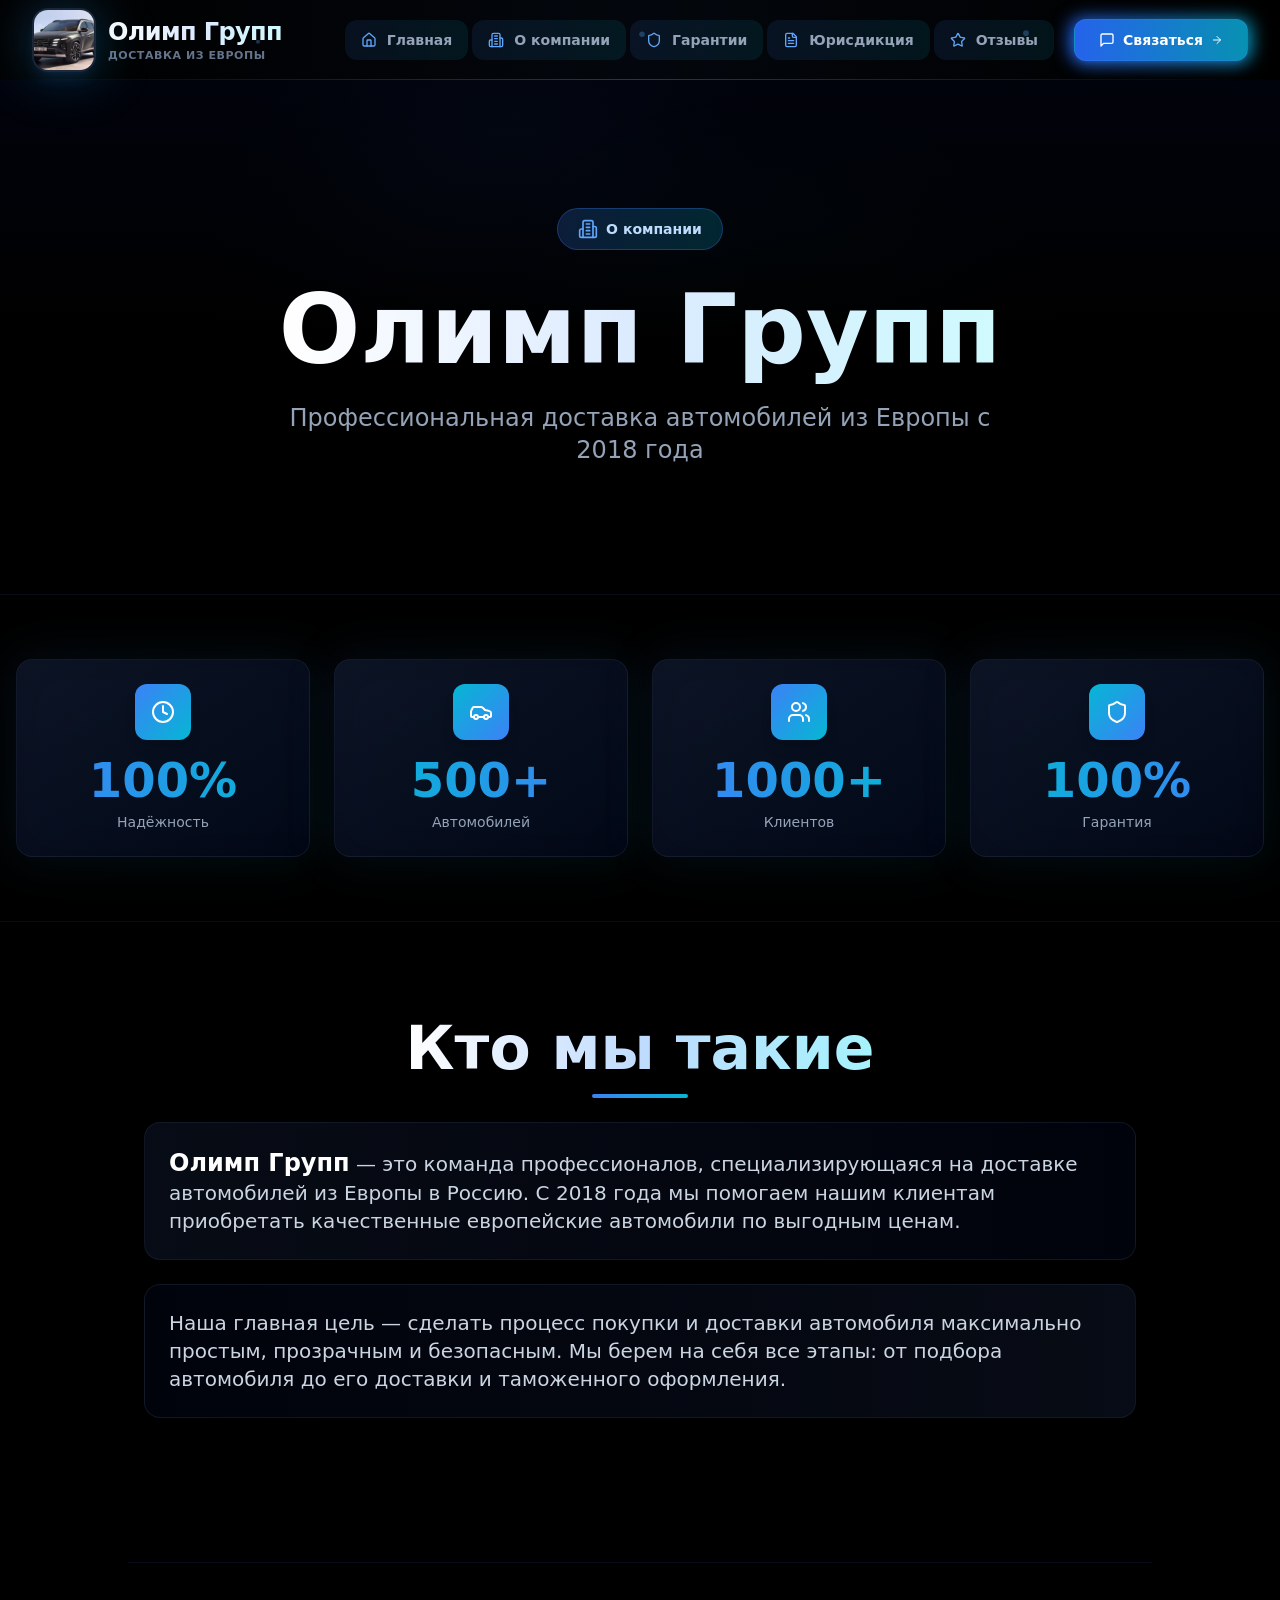
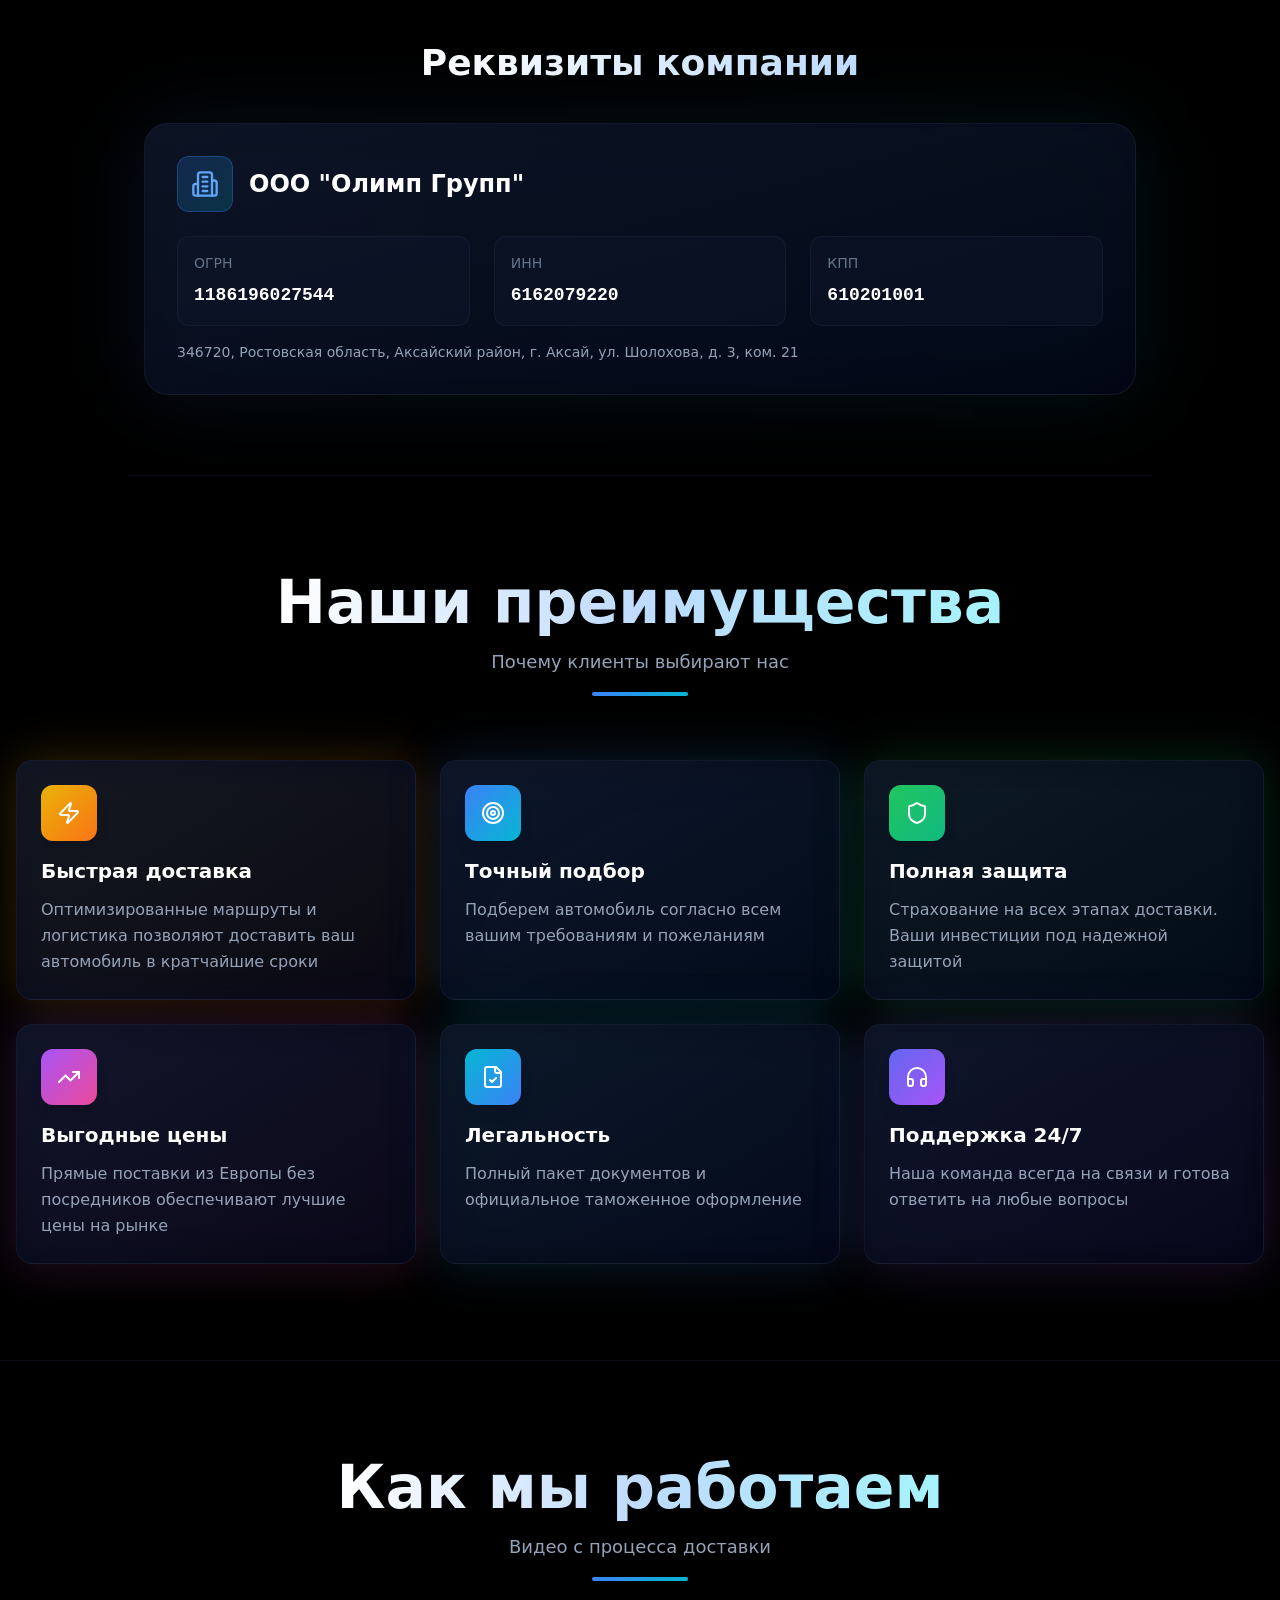
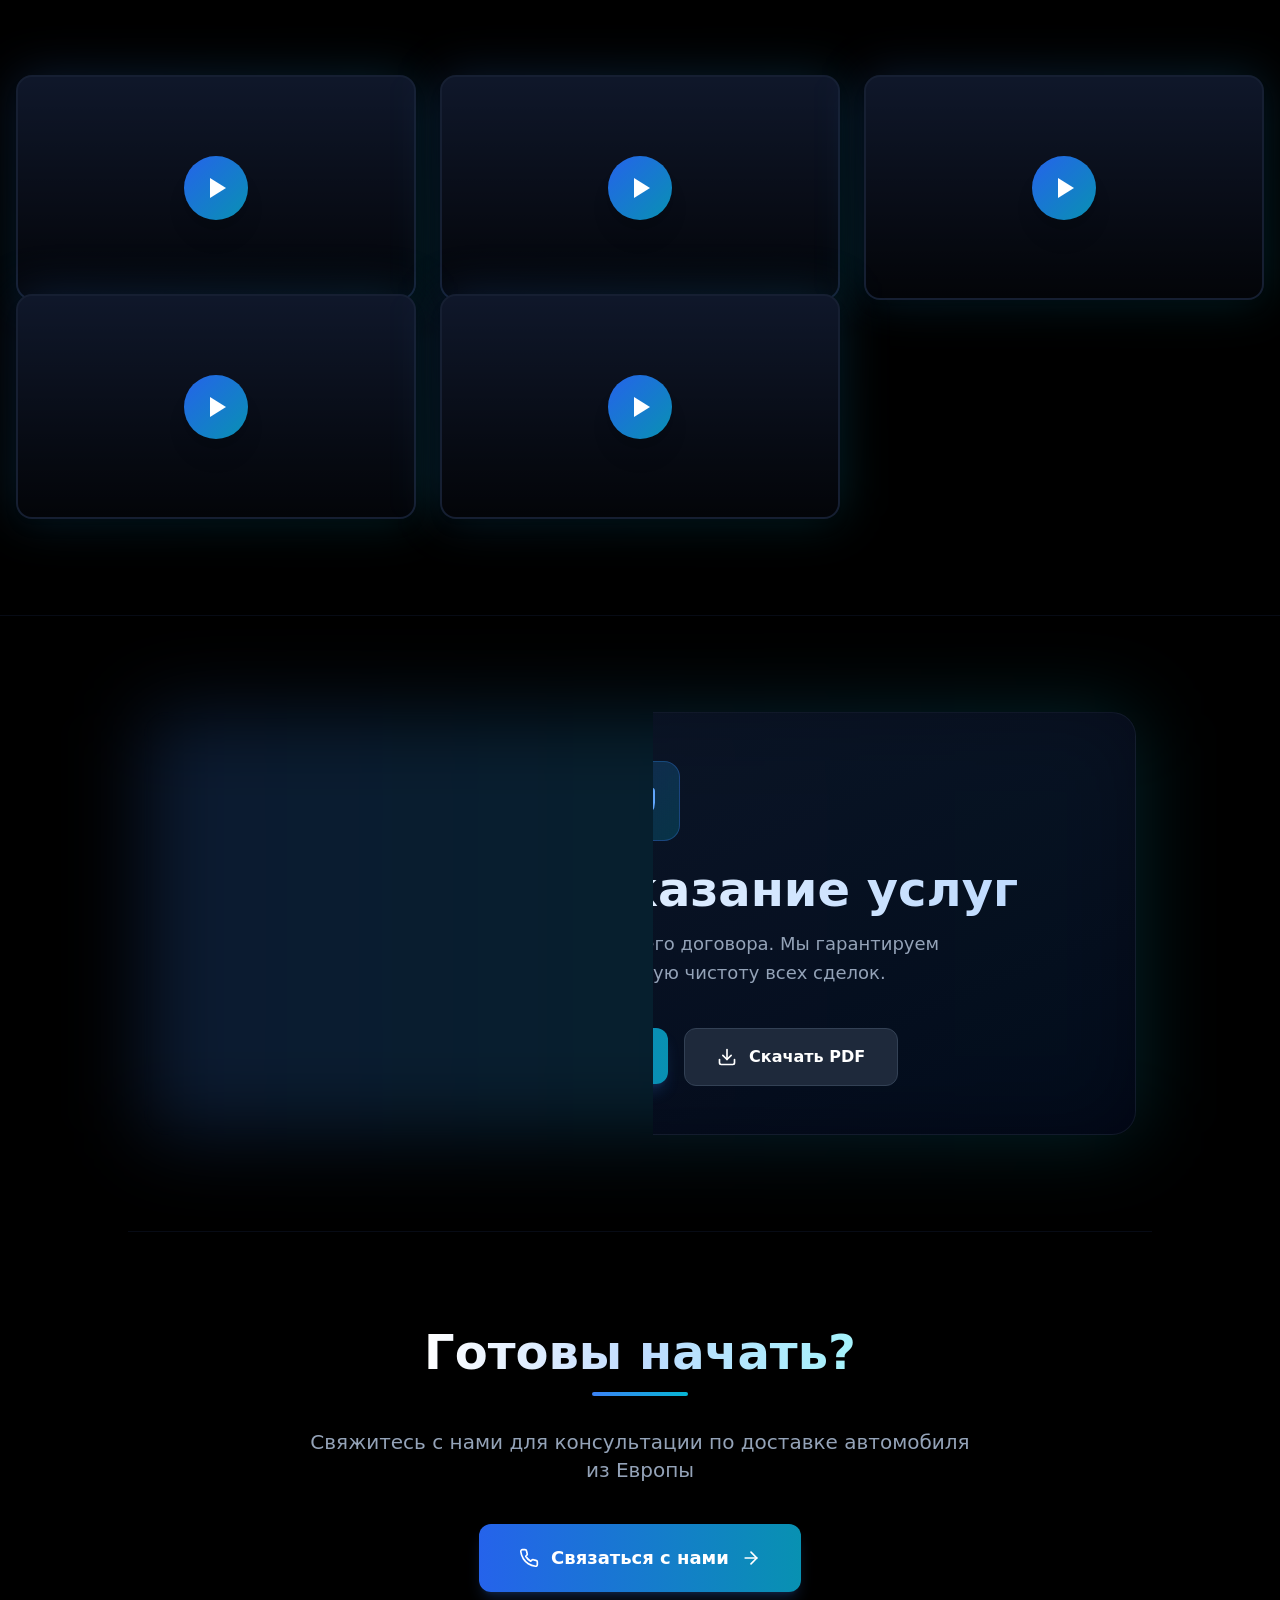
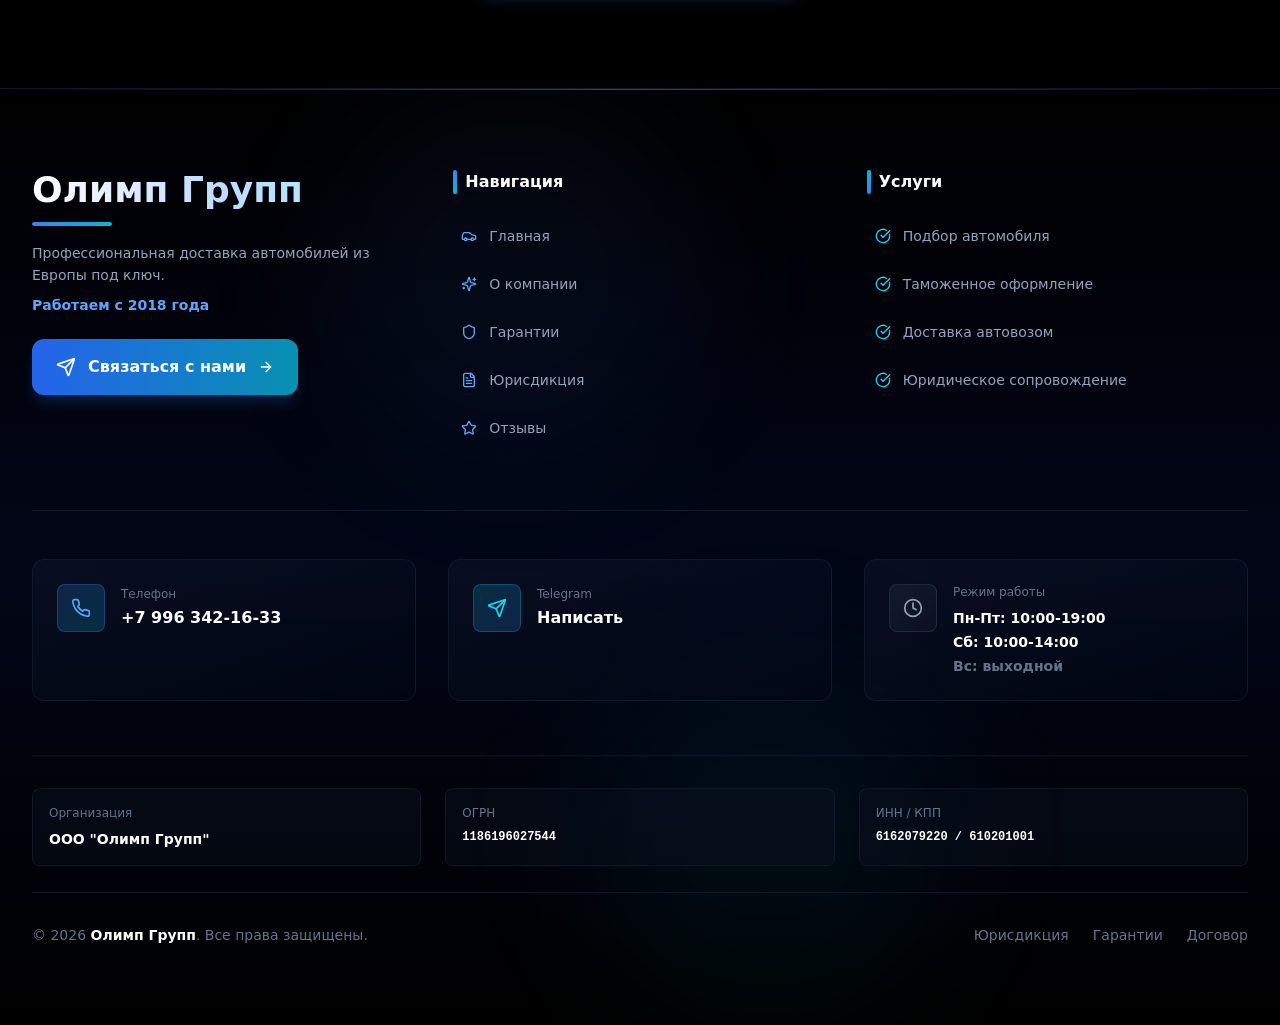
==== commit 0d2215f4: "Bust review cache and repair page metadata" ====
--- a/about.html
+++ b/about.html
@@ -1 +1 @@
-<!DOCTYPE html><!--Ij4FH84LUHVRXB_VIVswp--><html lang="ru"><head><meta charSet="utf-8"/><meta name="viewport" content="width=device-width, initial-scale=1, maximum-scale=5, user-scalable=yes"/><link rel="preload" href="_next/static/media/21350d82a1f187e9-s.p.woff2" as="font" crossorigin="" type="font/woff2"/><link rel="preload" href="_next/static/media/e4af272ccee01ff0-s.p.woff2" as="font" crossorigin="" type="font/woff2"/><link rel="stylesheet" href="_next/static/css/0657a50fd9058f24.css" data-precedence="next"/><link rel="preload" as="script" fetchPriority="low" href="_next/static/chunks/webpack-58bae330a949ec71.js"/><script src="_next/static/chunks/4bd1b696-c023c6e3521b1417.js" async=""></script><script src="_next/static/chunks/255-47484af636b98715.js" async=""></script><script src="_next/static/chunks/main-app-4bbaad0c344c2394.js" async=""></script><script src="_next/static/chunks/559-f49861c7878f85d4.js" async=""></script><script src="_next/static/chunks/619-ba102abea3e3d0e4.js" async=""></script><script src="_next/static/chunks/794-d8f1a6fb1cdb91a3.js" async=""></script><script src="_next/static/chunks/app/layout-c5e2104e7aca2ef4.js" async=""></script><script src="_next/static/chunks/app/about/page-ccbc69ee661524e3.js" async=""></script><meta name="next-size-adjust" content=""/><link rel="icon" href="https:/logo.ico" sizes="any"/><link rel="icon" href="https:/favicon.ico" type="image/x-icon"/><link rel="apple-touch-icon" href="logo.jpg"/><link rel="preconnect" href="https://fonts.googleapis.com"/><link rel="preconnect" href="https://fonts.gstatic.com" crossorigin="anonymous"/><link rel="dns-prefetch" href="https://t.me"/><link rel="dns-prefetch" href="https://ipapi.co"/><meta name="theme-color" media="(prefers-color-scheme: dark)" content="#000000"/><meta name="theme-color" media="(prefers-color-scheme: light)" content="#ffffff"/><title>Олимп Групп- Доставка автомобилей из Европы под ключ | Купить авто из Германии</title><meta name="description" content="Официальная доставка автомобилей из Европы и Германии. BMW, Mercedes, Audi 2022-2025 года по выгодным ценам. Пригон авто под ключ с растаможкой. Гарантия качества. Поддержка 24/7."/><meta name="author" content="Олимп Групп"/><link rel="manifest" href="manifest.json"/><meta name="keywords" content="доставка автомобилей из европы,авто из германии,купить машину из европы,пригон автомобилей,растаможка автомобилей,авто из европы под ключ,bmw из германии,mercedes из европы,audi из германии,новые автомобили 2022,новые автомобили 2023,новые автомобили 2024,новые автомобили 2025,доставка машин из германии,выгодные цены на авто,официальная доставка авто"/><meta name="creator" content="Олимп Групп"/><meta name="publisher" content="ООО &quot;Олимп Групп&quot;"/><meta name="robots" content="index, follow"/><meta name="googlebot" content="index, follow, max-video-preview:-1, max-image-preview:large, max-snippet:-1"/><meta name="format-detection" content="telephone=no"/><meta name="google-site-verification" content="google_verification_code"/><meta name="yandex-verification" content="yandex_verification_code"/><meta property="og:title" content="Олимп Групп- Доставка автомобилей из Европы под ключ"/><meta property="og:description" content="Официальная доставка автомобилей из Европы и Германии. BMW, Mercedes, Audi по выгодным ценам. Пригон авто под ключ с растаможкой."/><meta property="og:url" content="https://polymat-coder.github.io/olimp-group"/><meta property="og:site_name" content="Олимп Групп"/><meta property="og:locale" content="ru_RU"/><meta property="og:image" content="https://halalhalalvov-cloud.github.ioavto.jpg"/><meta property="og:image:width" content="1200"/><meta property="og:image:height" content="630"/><meta property="og:image:alt" content="Олимп Групп- Доставка автомобилей из Европы"/><meta property="og:type" content="website"/><meta name="twitter:card" content="summary_large_image"/><meta name="twitter:title" content="Олимп Групп- Доставка автомобилей из Европы"/><meta name="twitter:description" content="Официальная доставка автомобилей из Европы и Германии. BMW, Mercedes, Audi по выгодным ценам."/><meta name="twitter:image" content="https://halalhalalvov-cloud.github.ioavto.jpg"/><link rel="shortcut icon" href="https:/favicon.ico"/><link rel="icon" href="icon.ico" sizes="any"/><link rel="icon" href="https:/favicon.ico" sizes="16x16 32x32" type="image/x-icon"/><link rel="apple-touch-icon" href="logo.jpg" sizes="180x180" type="image/jpeg"/><script src="_next/static/chunks/polyfills-42372ed130431b0a.js" noModule=""></script></head><body class="__variable_fcbcbf font-sans antialiased bg-black text-white"><div hidden=""><!--$--><!--/$--></div><nav class="fixed top-0 left-0 right-0 z-50"><div class="absolute inset-0"><div class="absolute inset-0 backdrop-blur-2xl"></div><div class="absolute inset-0 bg-gradient-to-r from-transparent via-blue-500/5 to-transparent"></div><div class="absolute bottom-0 left-0 right-0 h-px bg-gradient-to-r from-transparent via-blue-500/40 to-transparent"></div></div><div class="absolute inset-0 overflow-hidden pointer-events-none"><div class="absolute w-1 h-1 bg-blue-400/30 rounded-full" style="left:20%;top:50%"></div><div class="absolute w-1 h-1 bg-blue-400/30 rounded-full" style="left:50%;top:50%"></div><div class="absolute w-1 h-1 bg-blue-400/30 rounded-full" style="left:80%;top:50%"></div></div><div class="relative max-w-7xl mx-auto px-4 sm:px-6 lg:px-8"><div class="flex justify-between items-center h-18 md:h-20"><a class="flex items-center gap-3 group relative z-10" href="index.html"><div class="relative" tabindex="0"><div class="absolute inset-0 bg-gradient-to-br from-blue-500/30 to-cyan-500/30 blur-xl rounded-2xl"></div><div class="relative w-12 h-12 md:w-16 md:h-16 rounded-2xl overflow-hidden border-2 border-slate-700/50 bg-gradient-to-br from-slate-900/80 to-slate-950/80 backdrop-blur-sm group-hover:border-blue-500/70 transition-all shadow-lg shadow-blue-500/10 group-hover:shadow-blue-500/30"><img alt="Олимп Групп" loading="lazy" width="64" height="64" decoding="async" data-nimg="1" class="object-cover" style="color:transparent" src="logo.jpg"/></div></div><div class="flex flex-col"><span class="text-xl md:text-2xl font-black bg-gradient-to-r from-white via-blue-100 to-cyan-100 bg-clip-text text-transparent group-hover:from-blue-400 group-hover:to-cyan-400 transition-all tracking-tight">Олимп Групп</span><span class="text-[10px] md:text-[11px] text-slate-500 uppercase tracking-wider font-semibold">Доставка из Европы</span></div></a><div class="hidden lg:flex items-center gap-1"><a class="relative group" href="index.html"><div class="relative px-4 py-2.5 rounded-xl transition-all"><div class="absolute inset-0 bg-gradient-to-r from-blue-500/10 to-cyan-500/10 rounded-xl opacity-0 group-hover:opacity-100 transition-opacity"></div><div class="absolute inset-0 border border-transparent group-hover:border-blue-500/30 rounded-xl transition-all"></div><div class="relative flex items-center gap-2.5 text-slate-400 group-hover:text-white transition-colors"><div class="text-blue-400 group-hover:text-cyan-400"><svg xmlns="http://www.w3.org/2000/svg" width="24" height="24" viewBox="0 0 24 24" fill="none" stroke="currentColor" stroke-width="2" stroke-linecap="round" stroke-linejoin="round" class="lucide lucide-house w-4 h-4"><path d="M15 21v-8a1 1 0 0 0-1-1h-4a1 1 0 0 0-1 1v8"></path><path d="M3 10a2 2 0 0 1 .709-1.528l7-5.999a2 2 0 0 1 2.582 0l7 5.999A2 2 0 0 1 21 10v9a2 2 0 0 1-2 2H5a2 2 0 0 1-2-2z"></path></svg></div><span class="text-sm font-semibold">Главная</span></div><div class="absolute bottom-1 left-1/2 -translate-x-1/2 w-0 h-1 bg-gradient-to-r from-blue-500 to-cyan-500 rounded-full group-hover:w-3/4 transition-all duration-300"></div></div></a><a class="relative group" href="about.html"><div class="relative px-4 py-2.5 rounded-xl transition-all"><div class="absolute inset-0 bg-gradient-to-r from-blue-500/10 to-cyan-500/10 rounded-xl opacity-0 group-hover:opacity-100 transition-opacity"></div><div class="absolute inset-0 border border-transparent group-hover:border-blue-500/30 rounded-xl transition-all"></div><div class="relative flex items-center gap-2.5 text-slate-400 group-hover:text-white transition-colors"><div class="text-blue-400 group-hover:text-cyan-400"><svg xmlns="http://www.w3.org/2000/svg" width="24" height="24" viewBox="0 0 24 24" fill="none" stroke="currentColor" stroke-width="2" stroke-linecap="round" stroke-linejoin="round" class="lucide lucide-building2 w-4 h-4"><path d="M6 22V4a2 2 0 0 1 2-2h8a2 2 0 0 1 2 2v18Z"></path><path d="M6 12H4a2 2 0 0 0-2 2v6a2 2 0 0 0 2 2h2"></path><path d="M18 9h2a2 2 0 0 1 2 2v9a2 2 0 0 1-2 2h-2"></path><path d="M10 6h4"></path><path d="M10 10h4"></path><path d="M10 14h4"></path><path d="M10 18h4"></path></svg></div><span class="text-sm font-semibold">О компании</span></div><div class="absolute bottom-1 left-1/2 -translate-x-1/2 w-0 h-1 bg-gradient-to-r from-blue-500 to-cyan-500 rounded-full group-hover:w-3/4 transition-all duration-300"></div></div></a><a class="relative group" href="guarantees.html"><div class="relative px-4 py-2.5 rounded-xl transition-all"><div class="absolute inset-0 bg-gradient-to-r from-blue-500/10 to-cyan-500/10 rounded-xl opacity-0 group-hover:opacity-100 transition-opacity"></div><div class="absolute inset-0 border border-transparent group-hover:border-blue-500/30 rounded-xl transition-all"></div><div class="relative flex items-center gap-2.5 text-slate-400 group-hover:text-white transition-colors"><div class="text-blue-400 group-hover:text-cyan-400"><svg xmlns="http://www.w3.org/2000/svg" width="24" height="24" viewBox="0 0 24 24" fill="none" stroke="currentColor" stroke-width="2" stroke-linecap="round" stroke-linejoin="round" class="lucide lucide-shield w-4 h-4"><path d="M20 13c0 5-3.5 7.5-7.66 8.95a1 1 0 0 1-.67-.01C7.5 20.5 4 18 4 13V6a1 1 0 0 1 1-1c2 0 4.5-1.2 6.24-2.72a1.17 1.17 0 0 1 1.52 0C14.51 3.81 17 5 19 5a1 1 0 0 1 1 1z"></path></svg></div><span class="text-sm font-semibold">Гарантии</span></div><div class="absolute bottom-1 left-1/2 -translate-x-1/2 w-0 h-1 bg-gradient-to-r from-blue-500 to-cyan-500 rounded-full group-hover:w-3/4 transition-all duration-300"></div></div></a><a class="relative group" href="jurisdiction.html"><div class="relative px-4 py-2.5 rounded-xl transition-all"><div class="absolute inset-0 bg-gradient-to-r from-blue-500/10 to-cyan-500/10 rounded-xl opacity-0 group-hover:opacity-100 transition-opacity"></div><div class="absolute inset-0 border border-transparent group-hover:border-blue-500/30 rounded-xl transition-all"></div><div class="relative flex items-center gap-2.5 text-slate-400 group-hover:text-white transition-colors"><div class="text-blue-400 group-hover:text-cyan-400"><svg xmlns="http://www.w3.org/2000/svg" width="24" height="24" viewBox="0 0 24 24" fill="none" stroke="currentColor" stroke-width="2" stroke-linecap="round" stroke-linejoin="round" class="lucide lucide-file-text w-4 h-4"><path d="M15 2H6a2 2 0 0 0-2 2v16a2 2 0 0 0 2 2h12a2 2 0 0 0 2-2V7Z"></path><path d="M14 2v4a2 2 0 0 0 2 2h4"></path><path d="M10 9H8"></path><path d="M16 13H8"></path><path d="M16 17H8"></path></svg></div><span class="text-sm font-semibold">Юрисдикция</span></div><div class="absolute bottom-1 left-1/2 -translate-x-1/2 w-0 h-1 bg-gradient-to-r from-blue-500 to-cyan-500 rounded-full group-hover:w-3/4 transition-all duration-300"></div></div></a><a class="relative group" href="reviews.html"><div class="relative px-4 py-2.5 rounded-xl transition-all"><div class="absolute inset-0 bg-gradient-to-r from-blue-500/10 to-cyan-500/10 rounded-xl opacity-0 group-hover:opacity-100 transition-opacity"></div><div class="absolute inset-0 border border-transparent group-hover:border-blue-500/30 rounded-xl transition-all"></div><div class="relative flex items-center gap-2.5 text-slate-400 group-hover:text-white transition-colors"><div class="text-blue-400 group-hover:text-cyan-400"><svg xmlns="http://www.w3.org/2000/svg" width="24" height="24" viewBox="0 0 24 24" fill="none" stroke="currentColor" stroke-width="2" stroke-linecap="round" stroke-linejoin="round" class="lucide lucide-star w-4 h-4"><path d="M11.525 2.295a.53.53 0 0 1 .95 0l2.31 4.679a2.123 2.123 0 0 0 1.595 1.16l5.166.756a.53.53 0 0 1 .294.904l-3.736 3.638a2.123 2.123 0 0 0-.611 1.878l.882 5.14a.53.53 0 0 1-.771.56l-4.618-2.428a2.122 2.122 0 0 0-1.973 0L6.396 21.01a.53.53 0 0 1-.77-.56l.881-5.139a2.122 2.122 0 0 0-.611-1.879L2.16 9.795a.53.53 0 0 1 .294-.906l5.165-.755a2.122 2.122 0 0 0 1.597-1.16z"></path></svg></div><span class="text-sm font-semibold">Отзывы</span></div><div class="absolute bottom-1 left-1/2 -translate-x-1/2 w-0 h-1 bg-gradient-to-r from-blue-500 to-cyan-500 rounded-full group-hover:w-3/4 transition-all duration-300"></div></div></a><a class="ml-4" href="contacts.html#contact-info"><div class="relative group" tabindex="0"><div class="absolute inset-0 bg-gradient-to-r from-blue-600 to-cyan-600 rounded-xl blur opacity-50 group-hover:opacity-75"></div><div class="relative flex items-center gap-2 px-6 py-2.5 bg-gradient-to-r from-blue-600 to-cyan-600 hover:from-blue-500 hover:to-cyan-500 border border-blue-500/30 rounded-xl text-white text-sm font-bold transition-all shadow-lg shadow-blue-500/20 group-hover:shadow-blue-500/40 overflow-hidden"><div class="absolute inset-0 bg-gradient-to-r from-white/0 via-white/20 to-white/0 translate-x-[-100%] group-hover:translate-x-[100%] transition-transform duration-1000"></div><svg xmlns="http://www.w3.org/2000/svg" width="24" height="24" viewBox="0 0 24 24" fill="none" stroke="currentColor" stroke-width="2" stroke-linecap="round" stroke-linejoin="round" class="lucide lucide-message-square w-4 h-4 relative z-10"><path d="M21 15a2 2 0 0 1-2 2H7l-4 4V5a2 2 0 0 1 2-2h14a2 2 0 0 1 2 2z"></path></svg><span class="relative z-10">Связаться</span><svg xmlns="http://www.w3.org/2000/svg" width="24" height="24" viewBox="0 0 24 24" fill="none" stroke="currentColor" stroke-width="2" stroke-linecap="round" stroke-linejoin="round" class="lucide lucide-arrow-right w-3 h-3 relative z-10 group-hover:translate-x-1 transition-transform"><path d="M5 12h14"></path><path d="m12 5 7 7-7 7"></path></svg></div></div></a></div><button class="lg:hidden relative p-3 rounded-xl bg-slate-900/50 hover:bg-slate-800/50 border border-slate-700/50 backdrop-blur-sm transition-all z-50" tabindex="0"><div style="opacity:0;transform:rotate(90deg)"><svg xmlns="http://www.w3.org/2000/svg" width="24" height="24" viewBox="0 0 24 24" fill="none" stroke="currentColor" stroke-width="2" stroke-linecap="round" stroke-linejoin="round" class="lucide lucide-menu w-5 h-5 text-white"><line x1="4" x2="20" y1="12" y2="12"></line><line x1="4" x2="20" y1="6" y2="6"></line><line x1="4" x2="20" y1="18" y2="18"></line></svg></div></button></div></div></nav><script type="application/ld+json">{"@context":"https://schema.org","@type":"AboutPage","name":"О нас - Олимп Групп","description":"Профессиональная доставка автомобилей из Европы. Проверенная компания. Гарантия качества и прозрачные цены.","url":"https://halalhalalvov-cloud.github.ioabout.html","mainEntity":{"@type":"Organization","name":"Олимп Групп","legalName":"ООО \"Олимп Групп\"","foundingDate":"2018","description":"Доставка автомобилей из Европы и Германии под ключ","address":{"@type":"PostalAddress","streetAddress":"ул. Шолохова, д. 3, ком. 21","addressLocality":"Аксай","postalCode":"346720","addressCountry":"RU"}}}</script><main class="min-h-screen pt-20 bg-black"><section class="relative py-20 md:py-32 overflow-hidden"><div class="absolute inset-0 overflow-hidden"><div class="absolute top-0 left-1/4 w-96 h-96 bg-blue-500/10 rounded-full blur-3xl"></div><div class="absolute bottom-0 right-1/4 w-96 h-96 bg-cyan-500/10 rounded-full blur-3xl"></div><div class="absolute inset-0 bg-gradient-to-b from-slate-950/50 via-black to-black"></div></div><div class="max-w-6xl mx-auto px-4 relative z-10"><div class="text-center" style="opacity:0;transform:translateY(30px)"><div class="inline-flex items-center gap-2 px-5 py-2.5 bg-gradient-to-r from-blue-500/20 to-cyan-500/20 backdrop-blur-xl border border-blue-500/30 rounded-full mb-8" style="transform:scale(0.9)"><svg xmlns="http://www.w3.org/2000/svg" width="24" height="24" viewBox="0 0 24 24" fill="none" stroke="currentColor" stroke-width="2" stroke-linecap="round" stroke-linejoin="round" class="lucide lucide-building2 w-5 h-5 text-blue-400"><path d="M6 22V4a2 2 0 0 1 2-2h8a2 2 0 0 1 2 2v18Z"></path><path d="M6 12H4a2 2 0 0 0-2 2v6a2 2 0 0 0 2 2h2"></path><path d="M18 9h2a2 2 0 0 1 2 2v9a2 2 0 0 1-2 2h-2"></path><path d="M10 6h4"></path><path d="M10 10h4"></path><path d="M10 14h4"></path><path d="M10 18h4"></path></svg><span class="text-sm text-blue-200 font-semibold">О компании</span></div><h1 class="text-5xl md:text-7xl lg:text-8xl font-black mb-6"><span class="bg-gradient-to-r from-white via-blue-100 to-cyan-100 bg-clip-text text-transparent">Олимп Групп</span></h1><p class="text-xl md:text-2xl text-slate-400 max-w-3xl mx-auto leading-relaxed">Профессиональная доставка автомобилей из Европы с 2018 года</p></div></div></section><section class="py-16 px-4 max-w-7xl mx-auto border-y border-slate-900/50"><div class="grid grid-cols-2 md:grid-cols-4 gap-4 md:gap-6"><div class="relative group" style="opacity:0;transform:translateY(30px)"><div class="absolute inset-0 bg-gradient-to-br from-blue-500/10 to-cyan-500/10 rounded-2xl blur-xl opacity-0 group-hover:opacity-100 transition-opacity"></div><div class="relative p-6 bg-gradient-to-br from-slate-900/80 to-slate-950/80 border border-slate-800/50 rounded-2xl backdrop-blur-sm group-hover:border-blue-500/50 transition-all text-center"><div class="flex items-center justify-center w-14 h-14 mx-auto mb-4 bg-gradient-to-br from-blue-500 to-cyan-500 rounded-xl text-white shadow-lg"><svg xmlns="http://www.w3.org/2000/svg" width="24" height="24" viewBox="0 0 24 24" fill="none" stroke="currentColor" stroke-width="2" stroke-linecap="round" stroke-linejoin="round" class="lucide lucide-clock w-6 h-6"><circle cx="12" cy="12" r="10"></circle><polyline points="12 6 12 12 16 14"></polyline></svg></div><div class="text-4xl md:text-5xl font-black mb-2 bg-gradient-to-r from-blue-500 to-cyan-500 bg-clip-text text-transparent">100%</div><p class="text-sm text-slate-400 font-medium">Надёжность</p></div></div><div class="relative group" style="opacity:0;transform:translateY(30px)"><div class="absolute inset-0 bg-gradient-to-br from-blue-500/10 to-cyan-500/10 rounded-2xl blur-xl opacity-0 group-hover:opacity-100 transition-opacity"></div><div class="relative p-6 bg-gradient-to-br from-slate-900/80 to-slate-950/80 border border-slate-800/50 rounded-2xl backdrop-blur-sm group-hover:border-blue-500/50 transition-all text-center"><div class="flex items-center justify-center w-14 h-14 mx-auto mb-4 bg-gradient-to-br from-cyan-500 to-blue-500 rounded-xl text-white shadow-lg"><svg xmlns="http://www.w3.org/2000/svg" width="24" height="24" viewBox="0 0 24 24" fill="none" stroke="currentColor" stroke-width="2" stroke-linecap="round" stroke-linejoin="round" class="lucide lucide-car w-6 h-6"><path d="M19 17h2c.6 0 1-.4 1-1v-3c0-.9-.7-1.7-1.5-1.9C18.7 10.6 16 10 16 10s-1.3-1.4-2.2-2.3c-.5-.4-1.1-.7-1.8-.7H5c-.6 0-1.1.4-1.4.9l-1.4 2.9A3.7 3.7 0 0 0 2 12v4c0 .6.4 1 1 1h2"></path><circle cx="7" cy="17" r="2"></circle><path d="M9 17h6"></path><circle cx="17" cy="17" r="2"></circle></svg></div><div class="text-4xl md:text-5xl font-black mb-2 bg-gradient-to-r from-cyan-500 to-blue-500 bg-clip-text text-transparent">500+</div><p class="text-sm text-slate-400 font-medium">Автомобилей</p></div></div><div class="relative group" style="opacity:0;transform:translateY(30px)"><div class="absolute inset-0 bg-gradient-to-br from-blue-500/10 to-cyan-500/10 rounded-2xl blur-xl opacity-0 group-hover:opacity-100 transition-opacity"></div><div class="relative p-6 bg-gradient-to-br from-slate-900/80 to-slate-950/80 border border-slate-800/50 rounded-2xl backdrop-blur-sm group-hover:border-blue-500/50 transition-all text-center"><div class="flex items-center justify-center w-14 h-14 mx-auto mb-4 bg-gradient-to-br from-blue-500 to-cyan-500 rounded-xl text-white shadow-lg"><svg xmlns="http://www.w3.org/2000/svg" width="24" height="24" viewBox="0 0 24 24" fill="none" stroke="currentColor" stroke-width="2" stroke-linecap="round" stroke-linejoin="round" class="lucide lucide-users w-6 h-6"><path d="M16 21v-2a4 4 0 0 0-4-4H6a4 4 0 0 0-4 4v2"></path><circle cx="9" cy="7" r="4"></circle><path d="M22 21v-2a4 4 0 0 0-3-3.87"></path><path d="M16 3.13a4 4 0 0 1 0 7.75"></path></svg></div><div class="text-4xl md:text-5xl font-black mb-2 bg-gradient-to-r from-blue-500 to-cyan-500 bg-clip-text text-transparent">1000+</div><p class="text-sm text-slate-400 font-medium">Клиентов</p></div></div><div class="relative group" style="opacity:0;transform:translateY(30px)"><div class="absolute inset-0 bg-gradient-to-br from-blue-500/10 to-cyan-500/10 rounded-2xl blur-xl opacity-0 group-hover:opacity-100 transition-opacity"></div><div class="relative p-6 bg-gradient-to-br from-slate-900/80 to-slate-950/80 border border-slate-800/50 rounded-2xl backdrop-blur-sm group-hover:border-blue-500/50 transition-all text-center"><div class="flex items-center justify-center w-14 h-14 mx-auto mb-4 bg-gradient-to-br from-cyan-500 to-blue-500 rounded-xl text-white shadow-lg"><svg xmlns="http://www.w3.org/2000/svg" width="24" height="24" viewBox="0 0 24 24" fill="none" stroke="currentColor" stroke-width="2" stroke-linecap="round" stroke-linejoin="round" class="lucide lucide-shield w-6 h-6"><path d="M20 13c0 5-3.5 7.5-7.66 8.95a1 1 0 0 1-.67-.01C7.5 20.5 4 18 4 13V6a1 1 0 0 1 1-1c2 0 4.5-1.2 6.24-2.72a1.17 1.17 0 0 1 1.52 0C14.51 3.81 17 5 19 5a1 1 0 0 1 1 1z"></path></svg></div><div class="text-4xl md:text-5xl font-black mb-2 bg-gradient-to-r from-cyan-500 to-blue-500 bg-clip-text text-transparent">100%</div><p class="text-sm text-slate-400 font-medium">Гарантия</p></div></div></div></section><section class="py-24 px-4 max-w-5xl mx-auto"><div class="text-center mb-12" style="opacity:0;transform:translateY(30px)"><div class="inline-block mb-6" style="transform:scale(0.9)"><h2 class="text-4xl md:text-6xl font-black mb-4"><span class="bg-gradient-to-r from-white via-blue-200 to-cyan-200 bg-clip-text text-transparent">Кто мы такие</span></h2><div class="h-1 w-24 bg-gradient-to-r from-blue-500 to-cyan-500 rounded-full mx-auto"></div></div><div class="space-y-6 text-lg md:text-xl text-slate-300 leading-relaxed text-left"><p class="p-6 bg-gradient-to-r from-slate-900/50 to-slate-950/50 border border-slate-800/50 rounded-2xl backdrop-blur-sm" style="opacity:0;transform:translateX(-20px)"><strong class="text-white text-2xl">Олимп Групп</strong> — это команда профессионалов, специализирующаяся на доставке автомобилей из Европы в Россию. С 2018 года мы помогаем нашим клиентам приобретать качественные европейские автомобили по выгодным ценам.</p><p class="p-6 bg-gradient-to-r from-slate-950/50 to-slate-900/50 border border-slate-800/50 rounded-2xl backdrop-blur-sm" style="opacity:0;transform:translateX(20px)">Наша главная цель — сделать процесс покупки и доставки автомобиля максимально простым, прозрачным и безопасным. Мы берем на себя все этапы: от подбора автомобиля до его доставки и таможенного оформления.</p></div></div></section><section class="py-20 px-4 max-w-5xl mx-auto border-y border-slate-900/50"><div style="opacity:0;transform:translateY(30px)"><h2 class="text-3xl md:text-4xl font-black text-white mb-10 text-center"><span class="bg-gradient-to-r from-white to-blue-200 bg-clip-text text-transparent">Реквизиты компании</span></h2><div class="relative group"><div class="absolute inset-0 bg-gradient-to-r from-blue-500/10 to-cyan-500/10 rounded-3xl blur-2xl opacity-0 group-hover:opacity-100 transition-opacity"></div><div class="relative p-8 bg-gradient-to-br from-slate-900/80 to-slate-950/80 border border-slate-800/50 rounded-3xl backdrop-blur-sm"><div class="flex items-center gap-4 mb-6"><div class="w-14 h-14 bg-gradient-to-br from-blue-500/20 to-cyan-500/20 rounded-xl flex items-center justify-center border border-blue-500/30"><svg xmlns="http://www.w3.org/2000/svg" width="24" height="24" viewBox="0 0 24 24" fill="none" stroke="currentColor" stroke-width="2" stroke-linecap="round" stroke-linejoin="round" class="lucide lucide-building2 w-7 h-7 text-blue-400"><path d="M6 22V4a2 2 0 0 1 2-2h8a2 2 0 0 1 2 2v18Z"></path><path d="M6 12H4a2 2 0 0 0-2 2v6a2 2 0 0 0 2 2h2"></path><path d="M18 9h2a2 2 0 0 1 2 2v9a2 2 0 0 1-2 2h-2"></path><path d="M10 6h4"></path><path d="M10 10h4"></path><path d="M10 14h4"></path><path d="M10 18h4"></path></svg></div><h3 class="text-2xl font-bold text-white">ООО &quot;Олимп Групп&quot;</h3></div><div class="grid md:grid-cols-3 gap-6"><div class="p-4 bg-slate-900/50 rounded-xl border border-slate-800/50"><p class="text-slate-500 mb-2 text-sm">ОГРН</p><p class="font-mono font-bold text-white text-lg">1186196027544</p></div><div class="p-4 bg-slate-900/50 rounded-xl border border-slate-800/50"><p class="text-slate-500 mb-2 text-sm">ИНН</p><p class="font-mono font-bold text-white text-lg">6162079220</p></div><div class="p-4 bg-slate-900/50 rounded-xl border border-slate-800/50"><p class="text-slate-500 mb-2 text-sm">КПП</p><p class="font-mono font-bold text-white text-lg">610201001</p></div></div><p class="text-slate-400 mt-4 text-sm">346720, Ростовская область, Аксайский район, г. Аксай, ул. Шолохова, д. 3, ком. 21</p></div></div></div></section><section class="py-24 px-4 max-w-7xl mx-auto"><div class="text-center mb-16" style="opacity:0;transform:translateY(20px)"><h2 class="text-4xl md:text-6xl font-black mb-4"><span class="bg-gradient-to-r from-white via-blue-200 to-cyan-200 bg-clip-text text-transparent">Наши преимущества</span></h2><p class="text-lg text-slate-400">Почему клиенты выбирают нас</p><div class="h-1 w-24 bg-gradient-to-r from-blue-500 to-cyan-500 rounded-full mx-auto mt-4"></div></div><div class="grid md:grid-cols-2 lg:grid-cols-3 gap-6"><div class="relative group" style="opacity:0;transform:translateY(30px)"><div class="absolute inset-0 bg-gradient-to-br from-yellow-500/20 to-orange-500/20 rounded-2xl blur-xl opacity-0 group-hover:opacity-100 transition-opacity"></div><div class="relative p-6 bg-gradient-to-br from-slate-900/80 to-slate-950/80 border border-slate-800/50 rounded-2xl backdrop-blur-sm group-hover:border-blue-500/50 transition-all h-full"><div class="w-14 h-14 bg-gradient-to-br from-yellow-500 to-orange-500 rounded-xl flex items-center justify-center text-white mb-4 shadow-lg"><svg xmlns="http://www.w3.org/2000/svg" width="24" height="24" viewBox="0 0 24 24" fill="none" stroke="currentColor" stroke-width="2" stroke-linecap="round" stroke-linejoin="round" class="lucide lucide-zap w-6 h-6"><path d="M4 14a1 1 0 0 1-.78-1.63l9.9-10.2a.5.5 0 0 1 .86.46l-1.92 6.02A1 1 0 0 0 13 10h7a1 1 0 0 1 .78 1.63l-9.9 10.2a.5.5 0 0 1-.86-.46l1.92-6.02A1 1 0 0 0 11 14z"></path></svg></div><h3 class="text-xl font-bold text-white mb-3">Быстрая доставка</h3><p class="text-slate-400 leading-relaxed">Оптимизированные маршруты и логистика позволяют доставить ваш автомобиль в кратчайшие сроки</p></div></div><div class="relative group" style="opacity:0;transform:translateY(30px)"><div class="absolute inset-0 bg-gradient-to-br from-blue-500/20 to-cyan-500/20 rounded-2xl blur-xl opacity-0 group-hover:opacity-100 transition-opacity"></div><div class="relative p-6 bg-gradient-to-br from-slate-900/80 to-slate-950/80 border border-slate-800/50 rounded-2xl backdrop-blur-sm group-hover:border-blue-500/50 transition-all h-full"><div class="w-14 h-14 bg-gradient-to-br from-blue-500 to-cyan-500 rounded-xl flex items-center justify-center text-white mb-4 shadow-lg"><svg xmlns="http://www.w3.org/2000/svg" width="24" height="24" viewBox="0 0 24 24" fill="none" stroke="currentColor" stroke-width="2" stroke-linecap="round" stroke-linejoin="round" class="lucide lucide-target w-6 h-6"><circle cx="12" cy="12" r="10"></circle><circle cx="12" cy="12" r="6"></circle><circle cx="12" cy="12" r="2"></circle></svg></div><h3 class="text-xl font-bold text-white mb-3">Точный подбор</h3><p class="text-slate-400 leading-relaxed">Подберем автомобиль согласно всем вашим требованиям и пожеланиям</p></div></div><div class="relative group" style="opacity:0;transform:translateY(30px)"><div class="absolute inset-0 bg-gradient-to-br from-green-500/20 to-emerald-500/20 rounded-2xl blur-xl opacity-0 group-hover:opacity-100 transition-opacity"></div><div class="relative p-6 bg-gradient-to-br from-slate-900/80 to-slate-950/80 border border-slate-800/50 rounded-2xl backdrop-blur-sm group-hover:border-blue-500/50 transition-all h-full"><div class="w-14 h-14 bg-gradient-to-br from-green-500 to-emerald-500 rounded-xl flex items-center justify-center text-white mb-4 shadow-lg"><svg xmlns="http://www.w3.org/2000/svg" width="24" height="24" viewBox="0 0 24 24" fill="none" stroke="currentColor" stroke-width="2" stroke-linecap="round" stroke-linejoin="round" class="lucide lucide-shield w-6 h-6"><path d="M20 13c0 5-3.5 7.5-7.66 8.95a1 1 0 0 1-.67-.01C7.5 20.5 4 18 4 13V6a1 1 0 0 1 1-1c2 0 4.5-1.2 6.24-2.72a1.17 1.17 0 0 1 1.52 0C14.51 3.81 17 5 19 5a1 1 0 0 1 1 1z"></path></svg></div><h3 class="text-xl font-bold text-white mb-3">Полная защита</h3><p class="text-slate-400 leading-relaxed">Страхование на всех этапах доставки. Ваши инвестиции под надежной защитой</p></div></div><div class="relative group" style="opacity:0;transform:translateY(30px)"><div class="absolute inset-0 bg-gradient-to-br from-purple-500/20 to-pink-500/20 rounded-2xl blur-xl opacity-0 group-hover:opacity-100 transition-opacity"></div><div class="relative p-6 bg-gradient-to-br from-slate-900/80 to-slate-950/80 border border-slate-800/50 rounded-2xl backdrop-blur-sm group-hover:border-blue-500/50 transition-all h-full"><div class="w-14 h-14 bg-gradient-to-br from-purple-500 to-pink-500 rounded-xl flex items-center justify-center text-white mb-4 shadow-lg"><svg xmlns="http://www.w3.org/2000/svg" width="24" height="24" viewBox="0 0 24 24" fill="none" stroke="currentColor" stroke-width="2" stroke-linecap="round" stroke-linejoin="round" class="lucide lucide-trending-up w-6 h-6"><polyline points="22 7 13.5 15.5 8.5 10.5 2 17"></polyline><polyline points="16 7 22 7 22 13"></polyline></svg></div><h3 class="text-xl font-bold text-white mb-3">Выгодные цены</h3><p class="text-slate-400 leading-relaxed">Прямые поставки из Европы без посредников обеспечивают лучшие цены на рынке</p></div></div><div class="relative group" style="opacity:0;transform:translateY(30px)"><div class="absolute inset-0 bg-gradient-to-br from-cyan-500/20 to-blue-500/20 rounded-2xl blur-xl opacity-0 group-hover:opacity-100 transition-opacity"></div><div class="relative p-6 bg-gradient-to-br from-slate-900/80 to-slate-950/80 border border-slate-800/50 rounded-2xl backdrop-blur-sm group-hover:border-blue-500/50 transition-all h-full"><div class="w-14 h-14 bg-gradient-to-br from-cyan-500 to-blue-500 rounded-xl flex items-center justify-center text-white mb-4 shadow-lg"><svg xmlns="http://www.w3.org/2000/svg" width="24" height="24" viewBox="0 0 24 24" fill="none" stroke="currentColor" stroke-width="2" stroke-linecap="round" stroke-linejoin="round" class="lucide lucide-file-check w-6 h-6"><path d="M15 2H6a2 2 0 0 0-2 2v16a2 2 0 0 0 2 2h12a2 2 0 0 0 2-2V7Z"></path><path d="M14 2v4a2 2 0 0 0 2 2h4"></path><path d="m9 15 2 2 4-4"></path></svg></div><h3 class="text-xl font-bold text-white mb-3">Легальность</h3><p class="text-slate-400 leading-relaxed">Полный пакет документов и официальное таможенное оформление</p></div></div><div class="relative group" style="opacity:0;transform:translateY(30px)"><div class="absolute inset-0 bg-gradient-to-br from-indigo-500/20 to-purple-500/20 rounded-2xl blur-xl opacity-0 group-hover:opacity-100 transition-opacity"></div><div class="relative p-6 bg-gradient-to-br from-slate-900/80 to-slate-950/80 border border-slate-800/50 rounded-2xl backdrop-blur-sm group-hover:border-blue-500/50 transition-all h-full"><div class="w-14 h-14 bg-gradient-to-br from-indigo-500 to-purple-500 rounded-xl flex items-center justify-center text-white mb-4 shadow-lg"><svg xmlns="http://www.w3.org/2000/svg" width="24" height="24" viewBox="0 0 24 24" fill="none" stroke="currentColor" stroke-width="2" stroke-linecap="round" stroke-linejoin="round" class="lucide lucide-headphones w-6 h-6"><path d="M3 14h3a2 2 0 0 1 2 2v3a2 2 0 0 1-2 2H5a2 2 0 0 1-2-2v-7a9 9 0 0 1 18 0v7a2 2 0 0 1-2 2h-1a2 2 0 0 1-2-2v-3a2 2 0 0 1 2-2h3"></path></svg></div><h3 class="text-xl font-bold text-white mb-3">Поддержка 24/7</h3><p class="text-slate-400 leading-relaxed">Наша команда всегда на связи и готова ответить на любые вопросы</p></div></div></div></section><section class="py-24 px-4 max-w-7xl mx-auto border-y border-slate-900/50"><div class="text-center mb-16" style="opacity:0"><h2 class="text-4xl md:text-6xl font-black mb-4"><span class="bg-gradient-to-r from-white via-blue-200 to-cyan-200 bg-clip-text text-transparent">Как мы работаем</span></h2><p class="text-lg text-slate-400">Видео с процесса доставки</p><div class="h-1 w-24 bg-gradient-to-r from-blue-500 to-cyan-500 rounded-full mx-auto mt-4"></div></div><div class="grid md:grid-cols-2 lg:grid-cols-3 gap-6"><div class="relative group cursor-pointer" style="opacity:0;transform:translateY(30px)"><div class="absolute inset-0 bg-gradient-to-br from-blue-500/20 to-cyan-500/20 rounded-2xl blur-xl opacity-0 group-hover:opacity-100 transition-opacity"></div><div class="relative aspect-video rounded-2xl overflow-hidden bg-slate-900 border-2 border-slate-800/50 group-hover:border-blue-500/70 transition-all shadow-lg"><video src="avto1.MP4" class="w-full h-full object-cover" preload="metadata"></video><div class="absolute inset-0 bg-gradient-to-t from-black/80 via-black/40 to-transparent group-hover:from-black/60 group-hover:via-black/20 transition-all flex items-center justify-center"><div class="w-16 h-16 bg-gradient-to-br from-blue-600 to-cyan-600 rounded-full flex items-center justify-center shadow-xl group-hover:shadow-blue-500/50 transition-all"><div class="w-0 h-0 border-l-[16px] border-l-white border-t-[10px] border-t-transparent border-b-[10px] border-b-transparent ml-1"></div></div></div></div></div><div class="relative group cursor-pointer" style="opacity:0;transform:translateY(30px)"><div class="absolute inset-0 bg-gradient-to-br from-blue-500/20 to-cyan-500/20 rounded-2xl blur-xl opacity-0 group-hover:opacity-100 transition-opacity"></div><div class="relative aspect-video rounded-2xl overflow-hidden bg-slate-900 border-2 border-slate-800/50 group-hover:border-blue-500/70 transition-all shadow-lg"><video src="avto2.MP4" class="w-full h-full object-cover" preload="metadata"></video><div class="absolute inset-0 bg-gradient-to-t from-black/80 via-black/40 to-transparent group-hover:from-black/60 group-hover:via-black/20 transition-all flex items-center justify-center"><div class="w-16 h-16 bg-gradient-to-br from-blue-600 to-cyan-600 rounded-full flex items-center justify-center shadow-xl group-hover:shadow-blue-500/50 transition-all"><div class="w-0 h-0 border-l-[16px] border-l-white border-t-[10px] border-t-transparent border-b-[10px] border-b-transparent ml-1"></div></div></div></div></div><div class="relative group cursor-pointer" style="opacity:0;transform:translateY(30px)"><div class="absolute inset-0 bg-gradient-to-br from-blue-500/20 to-cyan-500/20 rounded-2xl blur-xl opacity-0 group-hover:opacity-100 transition-opacity"></div><div class="relative aspect-video rounded-2xl overflow-hidden bg-slate-900 border-2 border-slate-800/50 group-hover:border-blue-500/70 transition-all shadow-lg"><video src="avto3.MP4" class="w-full h-full object-cover" preload="metadata"></video><div class="absolute inset-0 bg-gradient-to-t from-black/80 via-black/40 to-transparent group-hover:from-black/60 group-hover:via-black/20 transition-all flex items-center justify-center"><div class="w-16 h-16 bg-gradient-to-br from-blue-600 to-cyan-600 rounded-full flex items-center justify-center shadow-xl group-hover:shadow-blue-500/50 transition-all"><div class="w-0 h-0 border-l-[16px] border-l-white border-t-[10px] border-t-transparent border-b-[10px] border-b-transparent ml-1"></div></div></div></div></div><div class="relative group cursor-pointer" style="opacity:0;transform:translateY(30px)"><div class="absolute inset-0 bg-gradient-to-br from-blue-500/20 to-cyan-500/20 rounded-2xl blur-xl opacity-0 group-hover:opacity-100 transition-opacity"></div><div class="relative aspect-video rounded-2xl overflow-hidden bg-slate-900 border-2 border-slate-800/50 group-hover:border-blue-500/70 transition-all shadow-lg"><video src="avto4.MP4" class="w-full h-full object-cover" preload="metadata"></video><div class="absolute inset-0 bg-gradient-to-t from-black/80 via-black/40 to-transparent group-hover:from-black/60 group-hover:via-black/20 transition-all flex items-center justify-center"><div class="w-16 h-16 bg-gradient-to-br from-blue-600 to-cyan-600 rounded-full flex items-center justify-center shadow-xl group-hover:shadow-blue-500/50 transition-all"><div class="w-0 h-0 border-l-[16px] border-l-white border-t-[10px] border-t-transparent border-b-[10px] border-b-transparent ml-1"></div></div></div></div></div><div class="relative group cursor-pointer" style="opacity:0;transform:translateY(30px)"><div class="absolute inset-0 bg-gradient-to-br from-blue-500/20 to-cyan-500/20 rounded-2xl blur-xl opacity-0 group-hover:opacity-100 transition-opacity"></div><div class="relative aspect-video rounded-2xl overflow-hidden bg-slate-900 border-2 border-slate-800/50 group-hover:border-blue-500/70 transition-all shadow-lg"><video src="avto5.MP4" class="w-full h-full object-cover" preload="metadata"></video><div class="absolute inset-0 bg-gradient-to-t from-black/80 via-black/40 to-transparent group-hover:from-black/60 group-hover:via-black/20 transition-all flex items-center justify-center"><div class="w-16 h-16 bg-gradient-to-br from-blue-600 to-cyan-600 rounded-full flex items-center justify-center shadow-xl group-hover:shadow-blue-500/50 transition-all"><div class="w-0 h-0 border-l-[16px] border-l-white border-t-[10px] border-t-transparent border-b-[10px] border-b-transparent ml-1"></div></div></div></div></div></div></section><section class="py-24 px-4 max-w-5xl mx-auto"><div class="relative group" style="opacity:0;transform:translateY(30px)"><div class="absolute inset-0 bg-gradient-to-r from-blue-500/20 to-cyan-500/20 rounded-3xl blur-2xl opacity-0 group-hover:opacity-100 transition-opacity"></div><div class="relative text-center p-12 bg-gradient-to-br from-slate-900/80 to-slate-950/80 border border-slate-800/50 rounded-3xl backdrop-blur-sm"><div class="w-20 h-20 bg-gradient-to-br from-blue-500/20 to-cyan-500/20 rounded-2xl flex items-center justify-center mx-auto mb-6 border border-blue-500/30"><svg xmlns="http://www.w3.org/2000/svg" width="24" height="24" viewBox="0 0 24 24" fill="none" stroke="currentColor" stroke-width="2" stroke-linecap="round" stroke-linejoin="round" class="lucide lucide-shield w-10 h-10 text-blue-400"><path d="M20 13c0 5-3.5 7.5-7.66 8.95a1 1 0 0 1-.67-.01C7.5 20.5 4 18 4 13V6a1 1 0 0 1 1-1c2 0 4.5-1.2 6.24-2.72a1.17 1.17 0 0 1 1.52 0C14.51 3.81 17 5 19 5a1 1 0 0 1 1 1z"></path></svg></div><h2 class="text-3xl md:text-5xl font-black text-white mb-4"><span class="bg-gradient-to-r from-white to-blue-200 bg-clip-text text-transparent">Договор на оказание услуг</span></h2><p class="text-lg text-slate-400 mb-10 max-w-2xl mx-auto leading-relaxed">Ознакомьтесь с условиями нашего договора. Мы гарантируем прозрачность и юридическую чистоту всех сделок.</p><div class="flex flex-wrap justify-center gap-4"><a href="contract.html"><button class="inline-flex items-center gap-3 px-8 py-4 bg-gradient-to-r from-blue-600 to-cyan-600 hover:from-blue-500 hover:to-cyan-500 rounded-xl text-white font-bold transition-all shadow-lg shadow-blue-500/20 hover:shadow-blue-500/40" tabindex="0"><svg xmlns="http://www.w3.org/2000/svg" width="24" height="24" viewBox="0 0 24 24" fill="none" stroke="currentColor" stroke-width="2" stroke-linecap="round" stroke-linejoin="round" class="lucide lucide-eye w-5 h-5"><path d="M2.062 12.348a1 1 0 0 1 0-.696 10.75 10.75 0 0 1 19.876 0 1 1 0 0 1 0 .696 10.75 10.75 0 0 1-19.876 0"></path><circle cx="12" cy="12" r="3"></circle></svg><span>Посмотреть договор</span></button></a><a href="dogovor.pdf" download="" class="inline-flex items-center gap-3 px-8 py-4 bg-slate-800 hover:bg-slate-700 border border-slate-700 rounded-xl text-white font-bold transition-all" tabindex="0"><svg xmlns="http://www.w3.org/2000/svg" width="24" height="24" viewBox="0 0 24 24" fill="none" stroke="currentColor" stroke-width="2" stroke-linecap="round" stroke-linejoin="round" class="lucide lucide-download w-5 h-5"><path d="M21 15v4a2 2 0 0 1-2 2H5a2 2 0 0 1-2-2v-4"></path><polyline points="7 10 12 15 17 10"></polyline><line x1="12" x2="12" y1="15" y2="3"></line></svg><span>Скачать PDF</span></a></div></div></div></section><section class="py-24 px-4 max-w-5xl mx-auto border-t border-slate-900/50"><div class="text-center" style="opacity:0;transform:translateY(30px)"><div class="inline-block mb-8"><h2 class="text-3xl md:text-5xl font-black mb-4"><span class="bg-gradient-to-r from-white via-blue-200 to-cyan-200 bg-clip-text text-transparent">Готовы начать?</span></h2><div class="h-1 w-24 bg-gradient-to-r from-blue-500 to-cyan-500 rounded-full mx-auto"></div></div><p class="text-lg md:text-xl text-slate-400 mb-10 max-w-2xl mx-auto">Свяжитесь с нами для консультации по доставке автомобиля из Европы</p><a href="contacts.html#contact-info"><button class="relative group inline-flex items-center gap-3 px-10 py-5 bg-gradient-to-r from-blue-600 to-cyan-600 hover:from-blue-500 hover:to-cyan-500 rounded-xl text-white font-bold text-lg transition-all shadow-lg shadow-blue-500/20 hover:shadow-blue-500/40 overflow-hidden" tabindex="0"><div class="absolute inset-0 bg-gradient-to-r from-white/0 via-white/20 to-white/0 translate-x-[-100%] group-hover:translate-x-[100%] transition-transform duration-1000"></div><svg xmlns="http://www.w3.org/2000/svg" width="24" height="24" viewBox="0 0 24 24" fill="none" stroke="currentColor" stroke-width="2" stroke-linecap="round" stroke-linejoin="round" class="lucide lucide-phone w-5 h-5 relative z-10"><path d="M22 16.92v3a2 2 0 0 1-2.18 2 19.79 19.79 0 0 1-8.63-3.07 19.5 19.5 0 0 1-6-6 19.79 19.79 0 0 1-3.07-8.67A2 2 0 0 1 4.11 2h3a2 2 0 0 1 2 1.72 12.84 12.84 0 0 0 .7 2.81 2 2 0 0 1-.45 2.11L8.09 9.91a16 16 0 0 0 6 6l1.27-1.27a2 2 0 0 1 2.11-.45 12.84 12.84 0 0 0 2.81.7A2 2 0 0 1 22 16.92z"></path></svg><span class="relative z-10">Связаться с нами</span><svg xmlns="http://www.w3.org/2000/svg" width="24" height="24" viewBox="0 0 24 24" fill="none" stroke="currentColor" stroke-width="2" stroke-linecap="round" stroke-linejoin="round" class="lucide lucide-arrow-right w-5 h-5 relative z-10 group-hover:translate-x-1 transition-transform"><path d="M5 12h14"></path><path d="m12 5 7 7-7 7"></path></svg></button></a></div></section></main><!--$--><!--/$--><footer class="relative bg-gradient-to-b from-black via-slate-950 to-black border-t border-slate-900 overflow-hidden"><div class="absolute inset-0 overflow-hidden pointer-events-none"><div class="absolute top-0 left-1/4 w-96 h-96 bg-blue-500/5 rounded-full blur-3xl"></div><div class="absolute bottom-0 right-1/4 w-96 h-96 bg-cyan-500/5 rounded-full blur-3xl"></div></div><div class="relative h-px bg-gradient-to-r from-transparent via-blue-500/40 to-transparent"><div class="absolute inset-0 bg-gradient-to-r from-transparent via-cyan-500/20 to-transparent animate-pulse"></div></div><div class="relative max-w-7xl mx-auto px-4 sm:px-6 lg:px-8 py-16 md:py-20"><div class="grid grid-cols-1 lg:grid-cols-3 gap-12 mb-16"><div class="lg:col-span-1"><div style="opacity:0;transform:translateY(20px)"><div class="mb-6"><h3 class="text-3xl md:text-4xl font-black text-transparent bg-clip-text bg-gradient-to-r from-white via-blue-200 to-cyan-200 mb-3">Олимп Групп</h3><div class="h-1 w-20 bg-gradient-to-r from-blue-500 to-cyan-500 rounded-full mb-4"></div><p class="text-slate-400 text-sm leading-relaxed mb-2">Профессиональная доставка автомобилей из Европы под ключ.</p><p class="text-blue-400 text-sm font-semibold">Работаем с 2018 года</p></div><a href="contacts.html#contact-info"><div class="group relative inline-flex items-center gap-3 px-6 py-4 bg-gradient-to-r from-blue-600 to-cyan-600 hover:from-blue-500 hover:to-cyan-500 rounded-xl text-white font-semibold transition-all shadow-lg shadow-blue-500/20 hover:shadow-blue-500/40 overflow-hidden" tabindex="0"><div class="absolute inset-0 bg-gradient-to-r from-white/0 via-white/20 to-white/0 translate-x-[-100%] group-hover:translate-x-[100%] transition-transform duration-1000"></div><svg xmlns="http://www.w3.org/2000/svg" width="24" height="24" viewBox="0 0 24 24" fill="none" stroke="currentColor" stroke-width="2" stroke-linecap="round" stroke-linejoin="round" class="lucide lucide-send w-5 h-5 relative z-10"><path d="M14.536 21.686a.5.5 0 0 0 .937-.024l6.5-19a.496.496 0 0 0-.635-.635l-19 6.5a.5.5 0 0 0-.024.937l7.93 3.18a2 2 0 0 1 1.112 1.11z"></path><path d="m21.854 2.147-10.94 10.939"></path></svg><span class="relative z-10">Связаться с нами</span><svg xmlns="http://www.w3.org/2000/svg" width="24" height="24" viewBox="0 0 24 24" fill="none" stroke="currentColor" stroke-width="2" stroke-linecap="round" stroke-linejoin="round" class="lucide lucide-arrow-right w-4 h-4 relative z-10 group-hover:translate-x-1 transition-transform"><path d="M5 12h14"></path><path d="m12 5 7 7-7 7"></path></svg></div></a></div></div><div class="lg:col-span-2 grid grid-cols-1 md:grid-cols-2 gap-8"><div><h4 class="text-base font-bold text-white mb-6 flex items-center gap-2" style="opacity:0;transform:translateY(20px)"><div class="w-1 h-6 bg-gradient-to-b from-blue-500 to-cyan-500 rounded-full"></div>Навигация</h4><ul class="space-y-3"><li style="opacity:0;transform:translateX(-10px)"><a class="group flex items-center gap-3 text-slate-400 hover:text-white transition-all p-2 rounded-lg hover:bg-slate-900/50" href="index.html"><div class="text-blue-400 group-hover:scale-110 transition-transform"><svg xmlns="http://www.w3.org/2000/svg" width="24" height="24" viewBox="0 0 24 24" fill="none" stroke="currentColor" stroke-width="2" stroke-linecap="round" stroke-linejoin="round" class="lucide lucide-car w-4 h-4"><path d="M19 17h2c.6 0 1-.4 1-1v-3c0-.9-.7-1.7-1.5-1.9C18.7 10.6 16 10 16 10s-1.3-1.4-2.2-2.3c-.5-.4-1.1-.7-1.8-.7H5c-.6 0-1.1.4-1.4.9l-1.4 2.9A3.7 3.7 0 0 0 2 12v4c0 .6.4 1 1 1h2"></path><circle cx="7" cy="17" r="2"></circle><path d="M9 17h6"></path><circle cx="17" cy="17" r="2"></circle></svg></div><span class="text-sm font-medium">Главная</span><svg xmlns="http://www.w3.org/2000/svg" width="24" height="24" viewBox="0 0 24 24" fill="none" stroke="currentColor" stroke-width="2" stroke-linecap="round" stroke-linejoin="round" class="lucide lucide-arrow-right w-3 h-3 ml-auto opacity-0 group-hover:opacity-100 group-hover:translate-x-1 transition-all"><path d="M5 12h14"></path><path d="m12 5 7 7-7 7"></path></svg></a></li><li style="opacity:0;transform:translateX(-10px)"><a class="group flex items-center gap-3 text-slate-400 hover:text-white transition-all p-2 rounded-lg hover:bg-slate-900/50" href="about.html"><div class="text-blue-400 group-hover:scale-110 transition-transform"><svg xmlns="http://www.w3.org/2000/svg" width="24" height="24" viewBox="0 0 24 24" fill="none" stroke="currentColor" stroke-width="2" stroke-linecap="round" stroke-linejoin="round" class="lucide lucide-sparkles w-4 h-4"><path d="M9.937 15.5A2 2 0 0 0 8.5 14.063l-6.135-1.582a.5.5 0 0 1 0-.962L8.5 9.936A2 2 0 0 0 9.937 8.5l1.582-6.135a.5.5 0 0 1 .963 0L14.063 8.5A2 2 0 0 0 15.5 9.937l6.135 1.581a.5.5 0 0 1 0 .964L15.5 14.063a2 2 0 0 0-1.437 1.437l-1.582 6.135a.5.5 0 0 1-.963 0z"></path><path d="M20 3v4"></path><path d="M22 5h-4"></path><path d="M4 17v2"></path><path d="M5 18H3"></path></svg></div><span class="text-sm font-medium">О компании</span><svg xmlns="http://www.w3.org/2000/svg" width="24" height="24" viewBox="0 0 24 24" fill="none" stroke="currentColor" stroke-width="2" stroke-linecap="round" stroke-linejoin="round" class="lucide lucide-arrow-right w-3 h-3 ml-auto opacity-0 group-hover:opacity-100 group-hover:translate-x-1 transition-all"><path d="M5 12h14"></path><path d="m12 5 7 7-7 7"></path></svg></a></li><li style="opacity:0;transform:translateX(-10px)"><a class="group flex items-center gap-3 text-slate-400 hover:text-white transition-all p-2 rounded-lg hover:bg-slate-900/50" href="guarantees.html"><div class="text-blue-400 group-hover:scale-110 transition-transform"><svg xmlns="http://www.w3.org/2000/svg" width="24" height="24" viewBox="0 0 24 24" fill="none" stroke="currentColor" stroke-width="2" stroke-linecap="round" stroke-linejoin="round" class="lucide lucide-shield w-4 h-4"><path d="M20 13c0 5-3.5 7.5-7.66 8.95a1 1 0 0 1-.67-.01C7.5 20.5 4 18 4 13V6a1 1 0 0 1 1-1c2 0 4.5-1.2 6.24-2.72a1.17 1.17 0 0 1 1.52 0C14.51 3.81 17 5 19 5a1 1 0 0 1 1 1z"></path></svg></div><span class="text-sm font-medium">Гарантии</span><svg xmlns="http://www.w3.org/2000/svg" width="24" height="24" viewBox="0 0 24 24" fill="none" stroke="currentColor" stroke-width="2" stroke-linecap="round" stroke-linejoin="round" class="lucide lucide-arrow-right w-3 h-3 ml-auto opacity-0 group-hover:opacity-100 group-hover:translate-x-1 transition-all"><path d="M5 12h14"></path><path d="m12 5 7 7-7 7"></path></svg></a></li><li style="opacity:0;transform:translateX(-10px)"><a class="group flex items-center gap-3 text-slate-400 hover:text-white transition-all p-2 rounded-lg hover:bg-slate-900/50" href="jurisdiction.html"><div class="text-blue-400 group-hover:scale-110 transition-transform"><svg xmlns="http://www.w3.org/2000/svg" width="24" height="24" viewBox="0 0 24 24" fill="none" stroke="currentColor" stroke-width="2" stroke-linecap="round" stroke-linejoin="round" class="lucide lucide-file-text w-4 h-4"><path d="M15 2H6a2 2 0 0 0-2 2v16a2 2 0 0 0 2 2h12a2 2 0 0 0 2-2V7Z"></path><path d="M14 2v4a2 2 0 0 0 2 2h4"></path><path d="M10 9H8"></path><path d="M16 13H8"></path><path d="M16 17H8"></path></svg></div><span class="text-sm font-medium">Юрисдикция</span><svg xmlns="http://www.w3.org/2000/svg" width="24" height="24" viewBox="0 0 24 24" fill="none" stroke="currentColor" stroke-width="2" stroke-linecap="round" stroke-linejoin="round" class="lucide lucide-arrow-right w-3 h-3 ml-auto opacity-0 group-hover:opacity-100 group-hover:translate-x-1 transition-all"><path d="M5 12h14"></path><path d="m12 5 7 7-7 7"></path></svg></a></li><li style="opacity:0;transform:translateX(-10px)"><a class="group flex items-center gap-3 text-slate-400 hover:text-white transition-all p-2 rounded-lg hover:bg-slate-900/50" href="reviews.html"><div class="text-blue-400 group-hover:scale-110 transition-transform"><svg xmlns="http://www.w3.org/2000/svg" width="24" height="24" viewBox="0 0 24 24" fill="none" stroke="currentColor" stroke-width="2" stroke-linecap="round" stroke-linejoin="round" class="lucide lucide-star w-4 h-4"><path d="M11.525 2.295a.53.53 0 0 1 .95 0l2.31 4.679a2.123 2.123 0 0 0 1.595 1.16l5.166.756a.53.53 0 0 1 .294.904l-3.736 3.638a2.123 2.123 0 0 0-.611 1.878l.882 5.14a.53.53 0 0 1-.771.56l-4.618-2.428a2.122 2.122 0 0 0-1.973 0L6.396 21.01a.53.53 0 0 1-.77-.56l.881-5.139a2.122 2.122 0 0 0-.611-1.879L2.16 9.795a.53.53 0 0 1 .294-.906l5.165-.755a2.122 2.122 0 0 0 1.597-1.16z"></path></svg></div><span class="text-sm font-medium">Отзывы</span><svg xmlns="http://www.w3.org/2000/svg" width="24" height="24" viewBox="0 0 24 24" fill="none" stroke="currentColor" stroke-width="2" stroke-linecap="round" stroke-linejoin="round" class="lucide lucide-arrow-right w-3 h-3 ml-auto opacity-0 group-hover:opacity-100 group-hover:translate-x-1 transition-all"><path d="M5 12h14"></path><path d="m12 5 7 7-7 7"></path></svg></a></li></ul></div><div><h4 class="text-base font-bold text-white mb-6 flex items-center gap-2" style="opacity:0;transform:translateY(20px)"><div class="w-1 h-6 bg-gradient-to-b from-cyan-500 to-blue-500 rounded-full"></div>Услуги</h4><ul class="space-y-3"><li class="flex items-center gap-3 text-slate-400 p-2 rounded-lg hover:bg-slate-900/50 group" style="opacity:0;transform:translateX(-10px)"><div class="text-cyan-400 group-hover:scale-110 transition-transform"><svg xmlns="http://www.w3.org/2000/svg" width="24" height="24" viewBox="0 0 24 24" fill="none" stroke="currentColor" stroke-width="2" stroke-linecap="round" stroke-linejoin="round" class="lucide lucide-circle-check-big w-4 h-4"><path d="M21.801 10A10 10 0 1 1 17 3.335"></path><path d="m9 11 3 3L22 4"></path></svg></div><span class="text-sm">Подбор автомобиля</span></li><li class="flex items-center gap-3 text-slate-400 p-2 rounded-lg hover:bg-slate-900/50 group" style="opacity:0;transform:translateX(-10px)"><div class="text-cyan-400 group-hover:scale-110 transition-transform"><svg xmlns="http://www.w3.org/2000/svg" width="24" height="24" viewBox="0 0 24 24" fill="none" stroke="currentColor" stroke-width="2" stroke-linecap="round" stroke-linejoin="round" class="lucide lucide-circle-check-big w-4 h-4"><path d="M21.801 10A10 10 0 1 1 17 3.335"></path><path d="m9 11 3 3L22 4"></path></svg></div><span class="text-sm">Таможенное оформление</span></li><li class="flex items-center gap-3 text-slate-400 p-2 rounded-lg hover:bg-slate-900/50 group" style="opacity:0;transform:translateX(-10px)"><div class="text-cyan-400 group-hover:scale-110 transition-transform"><svg xmlns="http://www.w3.org/2000/svg" width="24" height="24" viewBox="0 0 24 24" fill="none" stroke="currentColor" stroke-width="2" stroke-linecap="round" stroke-linejoin="round" class="lucide lucide-circle-check-big w-4 h-4"><path d="M21.801 10A10 10 0 1 1 17 3.335"></path><path d="m9 11 3 3L22 4"></path></svg></div><span class="text-sm">Доставка автовозом</span></li><li class="flex items-center gap-3 text-slate-400 p-2 rounded-lg hover:bg-slate-900/50 group" style="opacity:0;transform:translateX(-10px)"><div class="text-cyan-400 group-hover:scale-110 transition-transform"><svg xmlns="http://www.w3.org/2000/svg" width="24" height="24" viewBox="0 0 24 24" fill="none" stroke="currentColor" stroke-width="2" stroke-linecap="round" stroke-linejoin="round" class="lucide lucide-circle-check-big w-4 h-4"><path d="M21.801 10A10 10 0 1 1 17 3.335"></path><path d="m9 11 3 3L22 4"></path></svg></div><span class="text-sm">Юридическое сопровождение</span></li></ul></div></div></div><div class="border-t border-slate-800/50 pt-12 mb-12" style="opacity:0;transform:translateY(20px)"><div class="grid grid-cols-1 md:grid-cols-3 gap-8"><a href="tel:+79963421633" class="group relative p-6 bg-gradient-to-br from-slate-900/50 to-slate-950/50 border border-slate-800/50 hover:border-blue-500/50 rounded-xl transition-all backdrop-blur-sm"><div class="absolute inset-0 bg-gradient-to-br from-blue-500/0 to-cyan-500/0 group-hover:from-blue-500/10 group-hover:to-cyan-500/10 rounded-xl transition-all"></div><div class="relative flex items-center gap-4"><div class="w-12 h-12 bg-gradient-to-br from-blue-500/20 to-cyan-500/20 rounded-lg flex items-center justify-center border border-blue-500/30 group-hover:border-blue-500/60 transition-colors"><svg xmlns="http://www.w3.org/2000/svg" width="24" height="24" viewBox="0 0 24 24" fill="none" stroke="currentColor" stroke-width="2" stroke-linecap="round" stroke-linejoin="round" class="lucide lucide-phone w-5 h-5 text-blue-400"><path d="M22 16.92v3a2 2 0 0 1-2.18 2 19.79 19.79 0 0 1-8.63-3.07 19.5 19.5 0 0 1-6-6 19.79 19.79 0 0 1-3.07-8.67A2 2 0 0 1 4.11 2h3a2 2 0 0 1 2 1.72 12.84 12.84 0 0 0 .7 2.81 2 2 0 0 1-.45 2.11L8.09 9.91a16 16 0 0 0 6 6l1.27-1.27a2 2 0 0 1 2.11-.45 12.84 12.84 0 0 0 2.81.7A2 2 0 0 1 22 16.92z"></path></svg></div><div><p class="text-xs text-slate-500 mb-1">Телефон</p><p class="text-base font-bold text-white group-hover:text-blue-400 transition-colors">+7 996 342-16-33</p></div></div></a><a href="https://t.me/ooo_olimp_groupe" target="_blank" rel="noopener noreferrer" class="group relative p-6 bg-gradient-to-br from-slate-900/50 to-slate-950/50 border border-slate-800/50 hover:border-cyan-500/50 rounded-xl transition-all backdrop-blur-sm"><div class="absolute inset-0 bg-gradient-to-br from-cyan-500/0 to-blue-500/0 group-hover:from-cyan-500/10 group-hover:to-blue-500/10 rounded-xl transition-all"></div><div class="relative flex items-center gap-4"><div class="w-12 h-12 bg-gradient-to-br from-cyan-500/20 to-blue-500/20 rounded-lg flex items-center justify-center border border-cyan-500/30 group-hover:border-cyan-500/60 transition-colors"><svg xmlns="http://www.w3.org/2000/svg" width="24" height="24" viewBox="0 0 24 24" fill="none" stroke="currentColor" stroke-width="2" stroke-linecap="round" stroke-linejoin="round" class="lucide lucide-send w-5 h-5 text-cyan-400"><path d="M14.536 21.686a.5.5 0 0 0 .937-.024l6.5-19a.496.496 0 0 0-.635-.635l-19 6.5a.5.5 0 0 0-.024.937l7.93 3.18a2 2 0 0 1 1.112 1.11z"></path><path d="m21.854 2.147-10.94 10.939"></path></svg></div><div><p class="text-xs text-slate-500 mb-1">Telegram</p><p class="text-base font-bold text-white group-hover:text-cyan-400 transition-colors">Написать</p></div></div></a><div class="group relative p-6 bg-gradient-to-br from-slate-900/50 to-slate-950/50 border border-slate-800/50 rounded-xl backdrop-blur-sm"><div class="flex items-start gap-4"><div class="w-12 h-12 bg-gradient-to-br from-slate-800/50 to-slate-900/50 rounded-lg flex items-center justify-center border border-slate-700/50"><svg xmlns="http://www.w3.org/2000/svg" width="24" height="24" viewBox="0 0 24 24" fill="none" stroke="currentColor" stroke-width="2" stroke-linecap="round" stroke-linejoin="round" class="lucide lucide-clock w-5 h-5 text-slate-400"><circle cx="12" cy="12" r="10"></circle><polyline points="12 6 12 12 16 14"></polyline></svg></div><div class="flex-1"><p class="text-xs text-slate-500 mb-2">Режим работы</p><div class="space-y-1"><p class="text-sm font-semibold text-white">Пн-Пт: 10:00-19:00</p><p class="text-sm font-semibold text-white">Сб: 10:00-14:00</p><p class="text-sm font-semibold text-slate-500">Вс: выходной</p></div></div></div></div></div></div><div class="border-t border-slate-800/50 pt-8 mb-8" style="opacity:0;transform:translateY(20px)"><div class="grid grid-cols-1 md:grid-cols-3 gap-6"><div class="p-4 bg-slate-900/30 rounded-lg border border-slate-800/50"><p class="text-xs text-slate-500 mb-2">Организация</p><p class="text-sm font-bold text-white">ООО &quot;Олимп Групп&quot;</p></div><div class="p-4 bg-slate-900/30 rounded-lg border border-slate-800/50"><p class="text-xs text-slate-500 mb-2">ОГРН</p><p class="text-xs font-mono font-bold text-white">1186196027544</p></div><div class="p-4 bg-slate-900/30 rounded-lg border border-slate-800/50"><p class="text-xs text-slate-500 mb-2">ИНН / КПП</p><p class="text-xs font-mono font-bold text-white">6162079220 / 610201001</p></div></div></div><div class="border-t border-slate-800/50 pt-8 flex flex-col md:flex-row justify-between items-center gap-6" style="opacity:0"><p class="text-sm text-slate-500">© <!-- -->2026<!-- --> <span class="text-white font-semibold">Олимп Групп</span>. Все права защищены.</p><div class="flex items-center gap-6 flex-wrap justify-center"><a class="text-sm text-slate-500 hover:text-blue-400 transition-colors" href="jurisdiction.html">Юрисдикция</a><a class="text-sm text-slate-500 hover:text-blue-400 transition-colors" href="guarantees.html">Гарантии</a><a class="text-sm text-slate-500 hover:text-blue-400 transition-colors" href="contract.html">Договор</a></div></div></div></footer><script src="_next/static/chunks/webpack-58bae330a949ec71.js" id="_R_" async=""></script><script>(self.__next_f=self.__next_f||[]).push([0])</script><script>self.__next_f.push([1,"1:\"$Sreact.fragment\"\n2:I[7840,[\"559\",\"static/chunks/559-f49861c7878f85d4.js\",\"619\",\"static/chunks/619-ba102abea3e3d0e4.js\",\"794\",\"static/chunks/794-d8f1a6fb1cdb91a3.js\",\"177\",\"static/chunks/app/layout-c5e2104e7aca2ef4.js\"],\"default\"]\n3:I[9766,[],\"\"]\n4:I[8924,[],\"\"]\n5:I[1863,[\"559\",\"static/chunks/559-f49861c7878f85d4.js\",\"619\",\"static/chunks/619-ba102abea3e3d0e4.js\",\"794\",\"static/chunks/794-d8f1a6fb1cdb91a3.js\",\"177\",\"static/chunks/app/layout-c5e2104e7aca2ef4.js\"],\"default\"]\n6:I[1959,[],\"ClientPageRoot\"]\n7:I[8623,[\"559\",\"static/chunks/559-f49861c7878f85d4.js\",\"619\",\"static/chunks/619-ba102abea3e3d0e4.js\",\"220\",\"static/chunks/app/about/page-ccbc69ee661524e3.js\"],\"default\"]\na:I[4431,[],\"OutletBoundary\"]\nc:I[5278,[],\"AsyncMetadataOutlet\"]\ne:I[4431,[],\"ViewportBoundary\"]\n10:I[4431,[],\"MetadataBoundary\"]\n11:\"$Sreact.suspense\"\n13:I[7150,[],\"\"]\n:HL[\"_next/static/media/21350d82a1f187e9-s.p.woff2\",\"font\",{\"crossOrigin\":\"\",\"type\":\"font/woff2\"}]\n:HL[\"_next/static/media/e4af272ccee01ff0-s.p.woff2\",\"font\",{\"crossOrigin\":\"\",\"type\":\"font/woff2\"}]\n:HL[\"_next/static/css/0657a50fd9058f24.css\",\"style\"]\n"])</script><script>self.__next_f.push([1,"0:{\"P\":null,\"b\":\"Ij4FH84LUHVRXB-VIVswp\",\"p\":\"\",\"c\":[\"\",\"about\"],\"i\":false,\"f\":[[[\"\",{\"children\":[\"about\",{\"children\":[\"__PAGE__\",{}]}]},\"$undefined\",\"$undefined\",true],[\"\",[\"$\",\"$1\",\"c\",{\"children\":[[[\"$\",\"link\",\"0\",{\"rel\":\"stylesheet\",\"href\":\"_next/static/css/0657a50fd9058f24.css\",\"precedence\":\"next\",\"crossOrigin\":\"$undefined\",\"nonce\":\"$undefined\"}]],[\"$\",\"html\",null,{\"lang\":\"ru\",\"children\":[[\"$\",\"head\",null,{\"children\":[[\"$\",\"link\",null,{\"rel\":\"icon\",\"href\":\"/logo.ico\",\"sizes\":\"any\"}],[\"$\",\"link\",null,{\"rel\":\"icon\",\"href\":\"/favicon.ico\",\"type\":\"image/x-icon\"}],[\"$\",\"link\",null,{\"rel\":\"apple-touch-icon\",\"href\":\"/logo.jpg\"}],[\"$\",\"link\",null,{\"rel\":\"preconnect\",\"href\":\"https://fonts.googleapis.com\"}],[\"$\",\"link\",null,{\"rel\":\"preconnect\",\"href\":\"https://fonts.gstatic.com\",\"crossOrigin\":\"anonymous\"}],[\"$\",\"link\",null,{\"rel\":\"dns-prefetch\",\"href\":\"https://t.me\"}],[\"$\",\"link\",null,{\"rel\":\"dns-prefetch\",\"href\":\"https://ipapi.co\"}]]}],[\"$\",\"body\",null,{\"className\":\"__variable_fcbcbf font-sans antialiased bg-black text-white\",\"children\":[[\"$\",\"$L2\",null,{}],[\"$\",\"$L3\",null,{\"parallelRouterKey\":\"children\",\"error\":\"$undefined\",\"errorStyles\":\"$undefined\",\"errorScripts\":\"$undefined\",\"template\":[\"$\",\"$L4\",null,{}],\"templateStyles\":\"$undefined\",\"templateScripts\":\"$undefined\",\"notFound\":[[[\"$\",\"title\",null,{\"children\":\"404: This page could not be found.\"}],[\"$\",\"div\",null,{\"style\":{\"fontFamily\":\"system-ui,\\\"Segoe UI\\\",Roboto,Helvetica,Arial,sans-serif,\\\"Apple Color Emoji\\\",\\\"Segoe UI Emoji\\\"\",\"height\":\"100vh\",\"textAlign\":\"center\",\"display\":\"flex\",\"flexDirection\":\"column\",\"alignItems\":\"center\",\"justifyContent\":\"center\"},\"children\":[\"$\",\"div\",null,{\"children\":[[\"$\",\"style\",null,{\"dangerouslySetInnerHTML\":{\"__html\":\"body{color:#000;background:#fff;margin:0}.next-error-h1{border-right:1px solid rgba(0,0,0,.3)}@media (prefers-color-scheme:dark){body{color:#fff;background:#000}.next-error-h1{border-right:1px solid rgba(255,255,255,.3)}}\"}}],[\"$\",\"h1\",null,{\"className\":\"next-error-h1\",\"style\":{\"display\":\"inline-block\",\"margin\":\"0 20px 0 0\",\"padding\":\"0 23px 0 0\",\"fontSize\":24,\"fontWeight\":500,\"verticalAlign\":\"top\",\"lineHeight\":\"49px\"},\"children\":404}],[\"$\",\"div\",null,{\"style\":{\"display\":\"inline-block\"},\"children\":[\"$\",\"h2\",null,{\"style\":{\"fontSize\":14,\"fontWeight\":400,\"lineHeight\":\"49px\",\"margin\":0},\"children\":\"This page could not be found.\"}]}]]}]}]],[]],\"forbidden\":\"$undefined\",\"unauthorized\":\"$undefined\"}],[\"$\",\"$L5\",null,{}]]}]]}]]}],{\"children\":[\"about\",[\"$\",\"$1\",\"c\",{\"children\":[null,[\"$\",\"$L3\",null,{\"parallelRouterKey\":\"children\",\"error\":\"$undefined\",\"errorStyles\":\"$undefined\",\"errorScripts\":\"$undefined\",\"template\":[\"$\",\"$L4\",null,{}],\"templateStyles\":\"$undefined\",\"templateScripts\":\"$undefined\",\"notFound\":\"$undefined\",\"forbidden\":\"$undefined\",\"unauthorized\":\"$undefined\"}]]}],{\"children\":[\"__PAGE__\",[\"$\",\"$1\",\"c\",{\"children\":[[\"$\",\"$L6\",null,{\"Component\":\"$7\",\"searchParams\":{},\"params\":{},\"promises\":[\"$@8\",\"$@9\"]}],null,[\"$\",\"$La\",null,{\"children\":[\"$Lb\",[\"$\",\"$Lc\",null,{\"promise\":\"$@d\"}]]}]]}],{},null,false]},null,false]},null,false],[\"$\",\"$1\",\"h\",{\"children\":[null,[[\"$\",\"$Le\",null,{\"children\":\"$Lf\"}],[\"$\",\"meta\",null,{\"name\":\"next-size-adjust\",\"content\":\"\"}]],[\"$\",\"$L10\",null,{\"children\":[\"$\",\"div\",null,{\"hidden\":true,\"children\":[\"$\",\"$11\",null,{\"fallback\":null,\"children\":\"$L12\"}]}]}]]}],false]],\"m\":\"$undefined\",\"G\":[\"$13\",[]],\"s\":false,\"S\":true}\n"])</script><script>self.__next_f.push([1,"8:{}\n9:\"$0:f:0:1:2:children:2:children:1:props:children:0:props:params\"\n"])</script><script>self.__next_f.push([1,"f:[[\"$\",\"meta\",\"0\",{\"charSet\":\"utf-8\"}],[\"$\",\"meta\",\"1\",{\"name\":\"viewport\",\"content\":\"width=device-width, initial-scale=1, maximum-scale=5, user-scalable=yes\"}],[\"$\",\"meta\",\"2\",{\"name\":\"theme-color\",\"media\":\"(prefers-color-scheme: dark)\",\"content\":\"#000000\"}],[\"$\",\"meta\",\"3\",{\"name\":\"theme-color\",\"media\":\"(prefers-color-scheme: light)\",\"content\":\"#ffffff\"}]]\nb:null\n"])</script><script>self.__next_f.push([1,"14:I[622,[],\"IconMark\"]\n"])</script><script>self.__next_f.push([1,"d:{\"metadata\":[[\"$\",\"title\",\"0\",{\"children\":\"Олимп Групп- Доставка автомобилей из Европы под ключ | Купить авто из Германии\"}],[\"$\",\"meta\",\"1\",{\"name\":\"description\",\"content\":\"Официальная доставка автомобилей из Европы и Германии. BMW, Mercedes, Audi 2022-2025 года по выгодным ценам. Пригон авто под ключ с растаможкой. Гарантия качества. Поддержка 24/7.\"}],[\"$\",\"meta\",\"2\",{\"name\":\"author\",\"content\":\"Олимп Групп\"}],[\"$\",\"link\",\"3\",{\"rel\":\"manifest\",\"href\":\"/manifest.json\",\"crossOrigin\":\"$undefined\"}],[\"$\",\"meta\",\"4\",{\"name\":\"keywords\",\"content\":\"доставка автомобилей из европы,авто из германии,купить машину из европы,пригон автомобилей,растаможка автомобилей,авто из европы под ключ,bmw из германии,mercedes из европы,audi из германии,новые автомобили 2022,новые автомобили 2023,новые автомобили 2024,новые автомобили 2025,доставка машин из германии,выгодные цены на авто,официальная доставка авто\"}],[\"$\",\"meta\",\"5\",{\"name\":\"creator\",\"content\":\"Олимп Групп\"}],[\"$\",\"meta\",\"6\",{\"name\":\"publisher\",\"content\":\"ООО \\\"Олимп Групп\\\"\"}],[\"$\",\"meta\",\"7\",{\"name\":\"robots\",\"content\":\"index, follow\"}],[\"$\",\"meta\",\"8\",{\"name\":\"googlebot\",\"content\":\"index, follow, max-video-preview:-1, max-image-preview:large, max-snippet:-1\"}],[\"$\",\"meta\",\"9\",{\"name\":\"format-detection\",\"content\":\"telephone=no\"}],[\"$\",\"meta\",\"10\",{\"name\":\"google-site-verification\",\"content\":\"google_verification_code\"}],[\"$\",\"meta\",\"11\",{\"name\":\"yandex-verification\",\"content\":\"yandex_verification_code\"}],[\"$\",\"meta\",\"12\",{\"property\":\"og:title\",\"content\":\"Олимп Групп- Доставка автомобилей из Европы под ключ\"}],[\"$\",\"meta\",\"13\",{\"property\":\"og:description\",\"content\":\"Официальная доставка автомобилей из Европы и Германии. BMW, Mercedes, Audi по выгодным ценам. Пригон авто под ключ с растаможкой.\"}],[\"$\",\"meta\",\"14\",{\"property\":\"og:url\",\"content\":\"https://polymat-coder.github.io/olimp-group\"}],[\"$\",\"meta\",\"15\",{\"property\":\"og:site_name\",\"content\":\"Олимп Групп\"}],[\"$\",\"meta\",\"16\",{\"property\":\"og:locale\",\"content\":\"ru_RU\"}],[\"$\",\"meta\",\"17\",{\"property\":\"og:image\",\"content\":\"https://halalhalalvov-cloud.github.ioavto.jpg\"}],[\"$\",\"meta\",\"18\",{\"property\":\"og:image:width\",\"content\":\"1200\"}],[\"$\",\"meta\",\"19\",{\"property\":\"og:image:height\",\"content\":\"630\"}],[\"$\",\"meta\",\"20\",{\"property\":\"og:image:alt\",\"content\":\"Олимп Групп- Доставка автомобилей из Европы\"}],[\"$\",\"meta\",\"21\",{\"property\":\"og:type\",\"content\":\"website\"}],[\"$\",\"meta\",\"22\",{\"name\":\"twitter:card\",\"content\":\"summary_large_image\"}],[\"$\",\"meta\",\"23\",{\"name\":\"twitter:title\",\"content\":\"Олимп Групп- Доставка автомобилей из Европы\"}],[\"$\",\"meta\",\"24\",{\"name\":\"twitter:description\",\"content\":\"Официальная доставка автомобилей из Европы и Германии. BMW, Mercedes, Audi по выгодным ценам.\"}],[\"$\",\"meta\",\"25\",{\"name\":\"twitter:image\",\"content\":\"https://halalhalalvov-cloud.github.ioavto.jpg\"}],[\"$\",\"link\",\"26\",{\"rel\":\"shortcut icon\",\"href\":\"/favicon.ico\"}],[\"$\",\"link\",\"27\",{\"rel\":\"icon\",\"href\":\"/icon.ico\",\"sizes\":\"any\"}],[\"$\",\"link\",\"28\",{\"rel\":\"icon\",\"href\":\"/favicon.ico\",\"sizes\":\"16x16 32x32\",\"type\":\"image/x-icon\"}],[\"$\",\"link\",\"29\",{\"rel\":\"apple-touch-icon\",\"href\":\"/logo.jpg\",\"sizes\":\"180x180\",\"type\":\"image/jpeg\"}],[\"$\",\"$L14\",\"30\",{}]],\"error\":null,\"digest\":\"$undefined\"}\n"])</script><script>self.__next_f.push([1,"12:\"$d:metadata\"\n"])</script><script src="static-navigation.js?v=5"></script></body></html>+<!DOCTYPE html><!--Ij4FH84LUHVRXB_VIVswp--><html lang="ru"><head><meta charSet="utf-8"/><meta name="viewport" content="width=device-width, initial-scale=1, maximum-scale=5, user-scalable=yes"/><link rel="preload" href="_next/static/media/21350d82a1f187e9-s.p.woff2" as="font" crossorigin="" type="font/woff2"/><link rel="preload" href="_next/static/media/e4af272ccee01ff0-s.p.woff2" as="font" crossorigin="" type="font/woff2"/><link rel="stylesheet" href="_next/static/css/0657a50fd9058f24.css" data-precedence="next"/><link rel="preload" as="script" fetchPriority="low" href="_next/static/chunks/webpack-58bae330a949ec71.js"/><script src="_next/static/chunks/4bd1b696-c023c6e3521b1417.js" async=""></script><script src="_next/static/chunks/255-47484af636b98715.js" async=""></script><script src="_next/static/chunks/main-app-4bbaad0c344c2394.js" async=""></script><script src="_next/static/chunks/559-f49861c7878f85d4.js" async=""></script><script src="_next/static/chunks/619-ba102abea3e3d0e4.js" async=""></script><script src="_next/static/chunks/794-d8f1a6fb1cdb91a3.js" async=""></script><script src="_next/static/chunks/app/layout-c5e2104e7aca2ef4.js" async=""></script><script src="_next/static/chunks/app/about/page-ccbc69ee661524e3.js" async=""></script><meta name="next-size-adjust" content=""/><link rel="icon" href="icon.ico" sizes="any"/><link rel="icon" href="icon.ico" type="image/x-icon"/><link rel="apple-touch-icon" href="logo.jpg"/><link rel="preconnect" href="https://fonts.googleapis.com"/><link rel="preconnect" href="https://fonts.gstatic.com" crossorigin="anonymous"/><link rel="dns-prefetch" href="https://t.me"/><link rel="dns-prefetch" href="https://ipapi.co"/><meta name="theme-color" media="(prefers-color-scheme: dark)" content="#000000"/><meta name="theme-color" media="(prefers-color-scheme: light)" content="#ffffff"/><title>Олимп Групп- Доставка автомобилей из Европы под ключ | Купить авто из Германии</title><meta name="description" content="Официальная доставка автомобилей из Европы и Германии. BMW, Mercedes, Audi 2022-2025 года по выгодным ценам. Пригон авто под ключ с растаможкой. Гарантия качества. Поддержка 24/7."/><meta name="author" content="Олимп Групп"/><link rel="manifest" href="manifest.json"/><meta name="keywords" content="доставка автомобилей из европы,авто из германии,купить машину из европы,пригон автомобилей,растаможка автомобилей,авто из европы под ключ,bmw из германии,mercedes из европы,audi из германии,новые автомобили 2022,новые автомобили 2023,новые автомобили 2024,новые автомобили 2025,доставка машин из германии,выгодные цены на авто,официальная доставка авто"/><meta name="creator" content="Олимп Групп"/><meta name="publisher" content="ООО &quot;Олимп Групп&quot;"/><meta name="robots" content="index, follow"/><meta name="googlebot" content="index, follow, max-video-preview:-1, max-image-preview:large, max-snippet:-1"/><meta name="format-detection" content="telephone=no"/><meta name="google-site-verification" content="google_verification_code"/><meta name="yandex-verification" content="yandex_verification_code"/><meta property="og:title" content="Олимп Групп- Доставка автомобилей из Европы под ключ"/><meta property="og:description" content="Официальная доставка автомобилей из Европы и Германии. BMW, Mercedes, Audi по выгодным ценам. Пригон авто под ключ с растаможкой."/><meta property="og:url" content="https://polymat-coder.github.io/olimp-group"/><meta property="og:site_name" content="Олимп Групп"/><meta property="og:locale" content="ru_RU"/><meta property="og:image" content="https://polymat-coder.github.io/olimp-group/avto.jpg"/><meta property="og:image:width" content="1200"/><meta property="og:image:height" content="630"/><meta property="og:image:alt" content="Олимп Групп- Доставка автомобилей из Европы"/><meta property="og:type" content="website"/><meta name="twitter:card" content="summary_large_image"/><meta name="twitter:title" content="Олимп Групп- Доставка автомобилей из Европы"/><meta name="twitter:description" content="Официальная доставка автомобилей из Европы и Германии. BMW, Mercedes, Audi по выгодным ценам."/><meta name="twitter:image" content="https://polymat-coder.github.io/olimp-group/avto.jpg"/><link rel="shortcut icon" href="icon.ico"/><link rel="icon" href="icon.ico" sizes="any"/><link rel="icon" href="icon.ico" sizes="16x16 32x32" type="image/x-icon"/><link rel="apple-touch-icon" href="logo.jpg" sizes="180x180" type="image/jpeg"/><script src="_next/static/chunks/polyfills-42372ed130431b0a.js" noModule=""></script></head><body class="__variable_fcbcbf font-sans antialiased bg-black text-white"><div hidden=""><!--$--><!--/$--></div><nav class="fixed top-0 left-0 right-0 z-50"><div class="absolute inset-0"><div class="absolute inset-0 backdrop-blur-2xl"></div><div class="absolute inset-0 bg-gradient-to-r from-transparent via-blue-500/5 to-transparent"></div><div class="absolute bottom-0 left-0 right-0 h-px bg-gradient-to-r from-transparent via-blue-500/40 to-transparent"></div></div><div class="absolute inset-0 overflow-hidden pointer-events-none"><div class="absolute w-1 h-1 bg-blue-400/30 rounded-full" style="left:20%;top:50%"></div><div class="absolute w-1 h-1 bg-blue-400/30 rounded-full" style="left:50%;top:50%"></div><div class="absolute w-1 h-1 bg-blue-400/30 rounded-full" style="left:80%;top:50%"></div></div><div class="relative max-w-7xl mx-auto px-4 sm:px-6 lg:px-8"><div class="flex justify-between items-center h-18 md:h-20"><a class="flex items-center gap-3 group relative z-10" href="index.html"><div class="relative" tabindex="0"><div class="absolute inset-0 bg-gradient-to-br from-blue-500/30 to-cyan-500/30 blur-xl rounded-2xl"></div><div class="relative w-12 h-12 md:w-16 md:h-16 rounded-2xl overflow-hidden border-2 border-slate-700/50 bg-gradient-to-br from-slate-900/80 to-slate-950/80 backdrop-blur-sm group-hover:border-blue-500/70 transition-all shadow-lg shadow-blue-500/10 group-hover:shadow-blue-500/30"><img alt="Олимп Групп" loading="lazy" width="64" height="64" decoding="async" data-nimg="1" class="object-cover" style="color:transparent" src="logo.jpg"/></div></div><div class="flex flex-col"><span class="text-xl md:text-2xl font-black bg-gradient-to-r from-white via-blue-100 to-cyan-100 bg-clip-text text-transparent group-hover:from-blue-400 group-hover:to-cyan-400 transition-all tracking-tight">Олимп Групп</span><span class="text-[10px] md:text-[11px] text-slate-500 uppercase tracking-wider font-semibold">Доставка из Европы</span></div></a><div class="hidden lg:flex items-center gap-1"><a class="relative group" href="index.html"><div class="relative px-4 py-2.5 rounded-xl transition-all"><div class="absolute inset-0 bg-gradient-to-r from-blue-500/10 to-cyan-500/10 rounded-xl opacity-0 group-hover:opacity-100 transition-opacity"></div><div class="absolute inset-0 border border-transparent group-hover:border-blue-500/30 rounded-xl transition-all"></div><div class="relative flex items-center gap-2.5 text-slate-400 group-hover:text-white transition-colors"><div class="text-blue-400 group-hover:text-cyan-400"><svg xmlns="http://www.w3.org/2000/svg" width="24" height="24" viewBox="0 0 24 24" fill="none" stroke="currentColor" stroke-width="2" stroke-linecap="round" stroke-linejoin="round" class="lucide lucide-house w-4 h-4"><path d="M15 21v-8a1 1 0 0 0-1-1h-4a1 1 0 0 0-1 1v8"></path><path d="M3 10a2 2 0 0 1 .709-1.528l7-5.999a2 2 0 0 1 2.582 0l7 5.999A2 2 0 0 1 21 10v9a2 2 0 0 1-2 2H5a2 2 0 0 1-2-2z"></path></svg></div><span class="text-sm font-semibold">Главная</span></div><div class="absolute bottom-1 left-1/2 -translate-x-1/2 w-0 h-1 bg-gradient-to-r from-blue-500 to-cyan-500 rounded-full group-hover:w-3/4 transition-all duration-300"></div></div></a><a class="relative group" href="about.html"><div class="relative px-4 py-2.5 rounded-xl transition-all"><div class="absolute inset-0 bg-gradient-to-r from-blue-500/10 to-cyan-500/10 rounded-xl opacity-0 group-hover:opacity-100 transition-opacity"></div><div class="absolute inset-0 border border-transparent group-hover:border-blue-500/30 rounded-xl transition-all"></div><div class="relative flex items-center gap-2.5 text-slate-400 group-hover:text-white transition-colors"><div class="text-blue-400 group-hover:text-cyan-400"><svg xmlns="http://www.w3.org/2000/svg" width="24" height="24" viewBox="0 0 24 24" fill="none" stroke="currentColor" stroke-width="2" stroke-linecap="round" stroke-linejoin="round" class="lucide lucide-building2 w-4 h-4"><path d="M6 22V4a2 2 0 0 1 2-2h8a2 2 0 0 1 2 2v18Z"></path><path d="M6 12H4a2 2 0 0 0-2 2v6a2 2 0 0 0 2 2h2"></path><path d="M18 9h2a2 2 0 0 1 2 2v9a2 2 0 0 1-2 2h-2"></path><path d="M10 6h4"></path><path d="M10 10h4"></path><path d="M10 14h4"></path><path d="M10 18h4"></path></svg></div><span class="text-sm font-semibold">О компании</span></div><div class="absolute bottom-1 left-1/2 -translate-x-1/2 w-0 h-1 bg-gradient-to-r from-blue-500 to-cyan-500 rounded-full group-hover:w-3/4 transition-all duration-300"></div></div></a><a class="relative group" href="guarantees.html"><div class="relative px-4 py-2.5 rounded-xl transition-all"><div class="absolute inset-0 bg-gradient-to-r from-blue-500/10 to-cyan-500/10 rounded-xl opacity-0 group-hover:opacity-100 transition-opacity"></div><div class="absolute inset-0 border border-transparent group-hover:border-blue-500/30 rounded-xl transition-all"></div><div class="relative flex items-center gap-2.5 text-slate-400 group-hover:text-white transition-colors"><div class="text-blue-400 group-hover:text-cyan-400"><svg xmlns="http://www.w3.org/2000/svg" width="24" height="24" viewBox="0 0 24 24" fill="none" stroke="currentColor" stroke-width="2" stroke-linecap="round" stroke-linejoin="round" class="lucide lucide-shield w-4 h-4"><path d="M20 13c0 5-3.5 7.5-7.66 8.95a1 1 0 0 1-.67-.01C7.5 20.5 4 18 4 13V6a1 1 0 0 1 1-1c2 0 4.5-1.2 6.24-2.72a1.17 1.17 0 0 1 1.52 0C14.51 3.81 17 5 19 5a1 1 0 0 1 1 1z"></path></svg></div><span class="text-sm font-semibold">Гарантии</span></div><div class="absolute bottom-1 left-1/2 -translate-x-1/2 w-0 h-1 bg-gradient-to-r from-blue-500 to-cyan-500 rounded-full group-hover:w-3/4 transition-all duration-300"></div></div></a><a class="relative group" href="jurisdiction.html"><div class="relative px-4 py-2.5 rounded-xl transition-all"><div class="absolute inset-0 bg-gradient-to-r from-blue-500/10 to-cyan-500/10 rounded-xl opacity-0 group-hover:opacity-100 transition-opacity"></div><div class="absolute inset-0 border border-transparent group-hover:border-blue-500/30 rounded-xl transition-all"></div><div class="relative flex items-center gap-2.5 text-slate-400 group-hover:text-white transition-colors"><div class="text-blue-400 group-hover:text-cyan-400"><svg xmlns="http://www.w3.org/2000/svg" width="24" height="24" viewBox="0 0 24 24" fill="none" stroke="currentColor" stroke-width="2" stroke-linecap="round" stroke-linejoin="round" class="lucide lucide-file-text w-4 h-4"><path d="M15 2H6a2 2 0 0 0-2 2v16a2 2 0 0 0 2 2h12a2 2 0 0 0 2-2V7Z"></path><path d="M14 2v4a2 2 0 0 0 2 2h4"></path><path d="M10 9H8"></path><path d="M16 13H8"></path><path d="M16 17H8"></path></svg></div><span class="text-sm font-semibold">Юрисдикция</span></div><div class="absolute bottom-1 left-1/2 -translate-x-1/2 w-0 h-1 bg-gradient-to-r from-blue-500 to-cyan-500 rounded-full group-hover:w-3/4 transition-all duration-300"></div></div></a><a class="relative group" href="reviews.html"><div class="relative px-4 py-2.5 rounded-xl transition-all"><div class="absolute inset-0 bg-gradient-to-r from-blue-500/10 to-cyan-500/10 rounded-xl opacity-0 group-hover:opacity-100 transition-opacity"></div><div class="absolute inset-0 border border-transparent group-hover:border-blue-500/30 rounded-xl transition-all"></div><div class="relative flex items-center gap-2.5 text-slate-400 group-hover:text-white transition-colors"><div class="text-blue-400 group-hover:text-cyan-400"><svg xmlns="http://www.w3.org/2000/svg" width="24" height="24" viewBox="0 0 24 24" fill="none" stroke="currentColor" stroke-width="2" stroke-linecap="round" stroke-linejoin="round" class="lucide lucide-star w-4 h-4"><path d="M11.525 2.295a.53.53 0 0 1 .95 0l2.31 4.679a2.123 2.123 0 0 0 1.595 1.16l5.166.756a.53.53 0 0 1 .294.904l-3.736 3.638a2.123 2.123 0 0 0-.611 1.878l.882 5.14a.53.53 0 0 1-.771.56l-4.618-2.428a2.122 2.122 0 0 0-1.973 0L6.396 21.01a.53.53 0 0 1-.77-.56l.881-5.139a2.122 2.122 0 0 0-.611-1.879L2.16 9.795a.53.53 0 0 1 .294-.906l5.165-.755a2.122 2.122 0 0 0 1.597-1.16z"></path></svg></div><span class="text-sm font-semibold">Отзывы</span></div><div class="absolute bottom-1 left-1/2 -translate-x-1/2 w-0 h-1 bg-gradient-to-r from-blue-500 to-cyan-500 rounded-full group-hover:w-3/4 transition-all duration-300"></div></div></a><a class="ml-4" href="contacts.html#contact-info"><div class="relative group" tabindex="0"><div class="absolute inset-0 bg-gradient-to-r from-blue-600 to-cyan-600 rounded-xl blur opacity-50 group-hover:opacity-75"></div><div class="relative flex items-center gap-2 px-6 py-2.5 bg-gradient-to-r from-blue-600 to-cyan-600 hover:from-blue-500 hover:to-cyan-500 border border-blue-500/30 rounded-xl text-white text-sm font-bold transition-all shadow-lg shadow-blue-500/20 group-hover:shadow-blue-500/40 overflow-hidden"><div class="absolute inset-0 bg-gradient-to-r from-white/0 via-white/20 to-white/0 translate-x-[-100%] group-hover:translate-x-[100%] transition-transform duration-1000"></div><svg xmlns="http://www.w3.org/2000/svg" width="24" height="24" viewBox="0 0 24 24" fill="none" stroke="currentColor" stroke-width="2" stroke-linecap="round" stroke-linejoin="round" class="lucide lucide-message-square w-4 h-4 relative z-10"><path d="M21 15a2 2 0 0 1-2 2H7l-4 4V5a2 2 0 0 1 2-2h14a2 2 0 0 1 2 2z"></path></svg><span class="relative z-10">Связаться</span><svg xmlns="http://www.w3.org/2000/svg" width="24" height="24" viewBox="0 0 24 24" fill="none" stroke="currentColor" stroke-width="2" stroke-linecap="round" stroke-linejoin="round" class="lucide lucide-arrow-right w-3 h-3 relative z-10 group-hover:translate-x-1 transition-transform"><path d="M5 12h14"></path><path d="m12 5 7 7-7 7"></path></svg></div></div></a></div><button class="lg:hidden relative p-3 rounded-xl bg-slate-900/50 hover:bg-slate-800/50 border border-slate-700/50 backdrop-blur-sm transition-all z-50" tabindex="0"><div style="opacity:0;transform:rotate(90deg)"><svg xmlns="http://www.w3.org/2000/svg" width="24" height="24" viewBox="0 0 24 24" fill="none" stroke="currentColor" stroke-width="2" stroke-linecap="round" stroke-linejoin="round" class="lucide lucide-menu w-5 h-5 text-white"><line x1="4" x2="20" y1="12" y2="12"></line><line x1="4" x2="20" y1="6" y2="6"></line><line x1="4" x2="20" y1="18" y2="18"></line></svg></div></button></div></div></nav><script type="application/ld+json">{"@context":"https://schema.org","@type":"AboutPage","name":"О нас - Олимп Групп","description":"Профессиональная доставка автомобилей из Европы. Проверенная компания. Гарантия качества и прозрачные цены.","url":"https://halalhalalvov-cloud.github.ioabout.html","mainEntity":{"@type":"Organization","name":"Олимп Групп","legalName":"ООО \"Олимп Групп\"","foundingDate":"2018","description":"Доставка автомобилей из Европы и Германии под ключ","address":{"@type":"PostalAddress","streetAddress":"ул. Шолохова, д. 3, ком. 21","addressLocality":"Аксай","postalCode":"346720","addressCountry":"RU"}}}</script><main class="min-h-screen pt-20 bg-black"><section class="relative py-20 md:py-32 overflow-hidden"><div class="absolute inset-0 overflow-hidden"><div class="absolute top-0 left-1/4 w-96 h-96 bg-blue-500/10 rounded-full blur-3xl"></div><div class="absolute bottom-0 right-1/4 w-96 h-96 bg-cyan-500/10 rounded-full blur-3xl"></div><div class="absolute inset-0 bg-gradient-to-b from-slate-950/50 via-black to-black"></div></div><div class="max-w-6xl mx-auto px-4 relative z-10"><div class="text-center" style="opacity:0;transform:translateY(30px)"><div class="inline-flex items-center gap-2 px-5 py-2.5 bg-gradient-to-r from-blue-500/20 to-cyan-500/20 backdrop-blur-xl border border-blue-500/30 rounded-full mb-8" style="transform:scale(0.9)"><svg xmlns="http://www.w3.org/2000/svg" width="24" height="24" viewBox="0 0 24 24" fill="none" stroke="currentColor" stroke-width="2" stroke-linecap="round" stroke-linejoin="round" class="lucide lucide-building2 w-5 h-5 text-blue-400"><path d="M6 22V4a2 2 0 0 1 2-2h8a2 2 0 0 1 2 2v18Z"></path><path d="M6 12H4a2 2 0 0 0-2 2v6a2 2 0 0 0 2 2h2"></path><path d="M18 9h2a2 2 0 0 1 2 2v9a2 2 0 0 1-2 2h-2"></path><path d="M10 6h4"></path><path d="M10 10h4"></path><path d="M10 14h4"></path><path d="M10 18h4"></path></svg><span class="text-sm text-blue-200 font-semibold">О компании</span></div><h1 class="text-5xl md:text-7xl lg:text-8xl font-black mb-6"><span class="bg-gradient-to-r from-white via-blue-100 to-cyan-100 bg-clip-text text-transparent">Олимп Групп</span></h1><p class="text-xl md:text-2xl text-slate-400 max-w-3xl mx-auto leading-relaxed">Профессиональная доставка автомобилей из Европы с 2018 года</p></div></div></section><section class="py-16 px-4 max-w-7xl mx-auto border-y border-slate-900/50"><div class="grid grid-cols-2 md:grid-cols-4 gap-4 md:gap-6"><div class="relative group" style="opacity:0;transform:translateY(30px)"><div class="absolute inset-0 bg-gradient-to-br from-blue-500/10 to-cyan-500/10 rounded-2xl blur-xl opacity-0 group-hover:opacity-100 transition-opacity"></div><div class="relative p-6 bg-gradient-to-br from-slate-900/80 to-slate-950/80 border border-slate-800/50 rounded-2xl backdrop-blur-sm group-hover:border-blue-500/50 transition-all text-center"><div class="flex items-center justify-center w-14 h-14 mx-auto mb-4 bg-gradient-to-br from-blue-500 to-cyan-500 rounded-xl text-white shadow-lg"><svg xmlns="http://www.w3.org/2000/svg" width="24" height="24" viewBox="0 0 24 24" fill="none" stroke="currentColor" stroke-width="2" stroke-linecap="round" stroke-linejoin="round" class="lucide lucide-clock w-6 h-6"><circle cx="12" cy="12" r="10"></circle><polyline points="12 6 12 12 16 14"></polyline></svg></div><div class="text-4xl md:text-5xl font-black mb-2 bg-gradient-to-r from-blue-500 to-cyan-500 bg-clip-text text-transparent">100%</div><p class="text-sm text-slate-400 font-medium">Надёжность</p></div></div><div class="relative group" style="opacity:0;transform:translateY(30px)"><div class="absolute inset-0 bg-gradient-to-br from-blue-500/10 to-cyan-500/10 rounded-2xl blur-xl opacity-0 group-hover:opacity-100 transition-opacity"></div><div class="relative p-6 bg-gradient-to-br from-slate-900/80 to-slate-950/80 border border-slate-800/50 rounded-2xl backdrop-blur-sm group-hover:border-blue-500/50 transition-all text-center"><div class="flex items-center justify-center w-14 h-14 mx-auto mb-4 bg-gradient-to-br from-cyan-500 to-blue-500 rounded-xl text-white shadow-lg"><svg xmlns="http://www.w3.org/2000/svg" width="24" height="24" viewBox="0 0 24 24" fill="none" stroke="currentColor" stroke-width="2" stroke-linecap="round" stroke-linejoin="round" class="lucide lucide-car w-6 h-6"><path d="M19 17h2c.6 0 1-.4 1-1v-3c0-.9-.7-1.7-1.5-1.9C18.7 10.6 16 10 16 10s-1.3-1.4-2.2-2.3c-.5-.4-1.1-.7-1.8-.7H5c-.6 0-1.1.4-1.4.9l-1.4 2.9A3.7 3.7 0 0 0 2 12v4c0 .6.4 1 1 1h2"></path><circle cx="7" cy="17" r="2"></circle><path d="M9 17h6"></path><circle cx="17" cy="17" r="2"></circle></svg></div><div class="text-4xl md:text-5xl font-black mb-2 bg-gradient-to-r from-cyan-500 to-blue-500 bg-clip-text text-transparent">500+</div><p class="text-sm text-slate-400 font-medium">Автомобилей</p></div></div><div class="relative group" style="opacity:0;transform:translateY(30px)"><div class="absolute inset-0 bg-gradient-to-br from-blue-500/10 to-cyan-500/10 rounded-2xl blur-xl opacity-0 group-hover:opacity-100 transition-opacity"></div><div class="relative p-6 bg-gradient-to-br from-slate-900/80 to-slate-950/80 border border-slate-800/50 rounded-2xl backdrop-blur-sm group-hover:border-blue-500/50 transition-all text-center"><div class="flex items-center justify-center w-14 h-14 mx-auto mb-4 bg-gradient-to-br from-blue-500 to-cyan-500 rounded-xl text-white shadow-lg"><svg xmlns="http://www.w3.org/2000/svg" width="24" height="24" viewBox="0 0 24 24" fill="none" stroke="currentColor" stroke-width="2" stroke-linecap="round" stroke-linejoin="round" class="lucide lucide-users w-6 h-6"><path d="M16 21v-2a4 4 0 0 0-4-4H6a4 4 0 0 0-4 4v2"></path><circle cx="9" cy="7" r="4"></circle><path d="M22 21v-2a4 4 0 0 0-3-3.87"></path><path d="M16 3.13a4 4 0 0 1 0 7.75"></path></svg></div><div class="text-4xl md:text-5xl font-black mb-2 bg-gradient-to-r from-blue-500 to-cyan-500 bg-clip-text text-transparent">1000+</div><p class="text-sm text-slate-400 font-medium">Клиентов</p></div></div><div class="relative group" style="opacity:0;transform:translateY(30px)"><div class="absolute inset-0 bg-gradient-to-br from-blue-500/10 to-cyan-500/10 rounded-2xl blur-xl opacity-0 group-hover:opacity-100 transition-opacity"></div><div class="relative p-6 bg-gradient-to-br from-slate-900/80 to-slate-950/80 border border-slate-800/50 rounded-2xl backdrop-blur-sm group-hover:border-blue-500/50 transition-all text-center"><div class="flex items-center justify-center w-14 h-14 mx-auto mb-4 bg-gradient-to-br from-cyan-500 to-blue-500 rounded-xl text-white shadow-lg"><svg xmlns="http://www.w3.org/2000/svg" width="24" height="24" viewBox="0 0 24 24" fill="none" stroke="currentColor" stroke-width="2" stroke-linecap="round" stroke-linejoin="round" class="lucide lucide-shield w-6 h-6"><path d="M20 13c0 5-3.5 7.5-7.66 8.95a1 1 0 0 1-.67-.01C7.5 20.5 4 18 4 13V6a1 1 0 0 1 1-1c2 0 4.5-1.2 6.24-2.72a1.17 1.17 0 0 1 1.52 0C14.51 3.81 17 5 19 5a1 1 0 0 1 1 1z"></path></svg></div><div class="text-4xl md:text-5xl font-black mb-2 bg-gradient-to-r from-cyan-500 to-blue-500 bg-clip-text text-transparent">100%</div><p class="text-sm text-slate-400 font-medium">Гарантия</p></div></div></div></section><section class="py-24 px-4 max-w-5xl mx-auto"><div class="text-center mb-12" style="opacity:0;transform:translateY(30px)"><div class="inline-block mb-6" style="transform:scale(0.9)"><h2 class="text-4xl md:text-6xl font-black mb-4"><span class="bg-gradient-to-r from-white via-blue-200 to-cyan-200 bg-clip-text text-transparent">Кто мы такие</span></h2><div class="h-1 w-24 bg-gradient-to-r from-blue-500 to-cyan-500 rounded-full mx-auto"></div></div><div class="space-y-6 text-lg md:text-xl text-slate-300 leading-relaxed text-left"><p class="p-6 bg-gradient-to-r from-slate-900/50 to-slate-950/50 border border-slate-800/50 rounded-2xl backdrop-blur-sm" style="opacity:0;transform:translateX(-20px)"><strong class="text-white text-2xl">Олимп Групп</strong> — это команда профессионалов, специализирующаяся на доставке автомобилей из Европы в Россию. С 2018 года мы помогаем нашим клиентам приобретать качественные европейские автомобили по выгодным ценам.</p><p class="p-6 bg-gradient-to-r from-slate-950/50 to-slate-900/50 border border-slate-800/50 rounded-2xl backdrop-blur-sm" style="opacity:0;transform:translateX(20px)">Наша главная цель — сделать процесс покупки и доставки автомобиля максимально простым, прозрачным и безопасным. Мы берем на себя все этапы: от подбора автомобиля до его доставки и таможенного оформления.</p></div></div></section><section class="py-20 px-4 max-w-5xl mx-auto border-y border-slate-900/50"><div style="opacity:0;transform:translateY(30px)"><h2 class="text-3xl md:text-4xl font-black text-white mb-10 text-center"><span class="bg-gradient-to-r from-white to-blue-200 bg-clip-text text-transparent">Реквизиты компании</span></h2><div class="relative group"><div class="absolute inset-0 bg-gradient-to-r from-blue-500/10 to-cyan-500/10 rounded-3xl blur-2xl opacity-0 group-hover:opacity-100 transition-opacity"></div><div class="relative p-8 bg-gradient-to-br from-slate-900/80 to-slate-950/80 border border-slate-800/50 rounded-3xl backdrop-blur-sm"><div class="flex items-center gap-4 mb-6"><div class="w-14 h-14 bg-gradient-to-br from-blue-500/20 to-cyan-500/20 rounded-xl flex items-center justify-center border border-blue-500/30"><svg xmlns="http://www.w3.org/2000/svg" width="24" height="24" viewBox="0 0 24 24" fill="none" stroke="currentColor" stroke-width="2" stroke-linecap="round" stroke-linejoin="round" class="lucide lucide-building2 w-7 h-7 text-blue-400"><path d="M6 22V4a2 2 0 0 1 2-2h8a2 2 0 0 1 2 2v18Z"></path><path d="M6 12H4a2 2 0 0 0-2 2v6a2 2 0 0 0 2 2h2"></path><path d="M18 9h2a2 2 0 0 1 2 2v9a2 2 0 0 1-2 2h-2"></path><path d="M10 6h4"></path><path d="M10 10h4"></path><path d="M10 14h4"></path><path d="M10 18h4"></path></svg></div><h3 class="text-2xl font-bold text-white">ООО &quot;Олимп Групп&quot;</h3></div><div class="grid md:grid-cols-3 gap-6"><div class="p-4 bg-slate-900/50 rounded-xl border border-slate-800/50"><p class="text-slate-500 mb-2 text-sm">ОГРН</p><p class="font-mono font-bold text-white text-lg">1186196027544</p></div><div class="p-4 bg-slate-900/50 rounded-xl border border-slate-800/50"><p class="text-slate-500 mb-2 text-sm">ИНН</p><p class="font-mono font-bold text-white text-lg">6162079220</p></div><div class="p-4 bg-slate-900/50 rounded-xl border border-slate-800/50"><p class="text-slate-500 mb-2 text-sm">КПП</p><p class="font-mono font-bold text-white text-lg">610201001</p></div></div><p class="text-slate-400 mt-4 text-sm">346720, Ростовская область, Аксайский район, г. Аксай, ул. Шолохова, д. 3, ком. 21</p></div></div></div></section><section class="py-24 px-4 max-w-7xl mx-auto"><div class="text-center mb-16" style="opacity:0;transform:translateY(20px)"><h2 class="text-4xl md:text-6xl font-black mb-4"><span class="bg-gradient-to-r from-white via-blue-200 to-cyan-200 bg-clip-text text-transparent">Наши преимущества</span></h2><p class="text-lg text-slate-400">Почему клиенты выбирают нас</p><div class="h-1 w-24 bg-gradient-to-r from-blue-500 to-cyan-500 rounded-full mx-auto mt-4"></div></div><div class="grid md:grid-cols-2 lg:grid-cols-3 gap-6"><div class="relative group" style="opacity:0;transform:translateY(30px)"><div class="absolute inset-0 bg-gradient-to-br from-yellow-500/20 to-orange-500/20 rounded-2xl blur-xl opacity-0 group-hover:opacity-100 transition-opacity"></div><div class="relative p-6 bg-gradient-to-br from-slate-900/80 to-slate-950/80 border border-slate-800/50 rounded-2xl backdrop-blur-sm group-hover:border-blue-500/50 transition-all h-full"><div class="w-14 h-14 bg-gradient-to-br from-yellow-500 to-orange-500 rounded-xl flex items-center justify-center text-white mb-4 shadow-lg"><svg xmlns="http://www.w3.org/2000/svg" width="24" height="24" viewBox="0 0 24 24" fill="none" stroke="currentColor" stroke-width="2" stroke-linecap="round" stroke-linejoin="round" class="lucide lucide-zap w-6 h-6"><path d="M4 14a1 1 0 0 1-.78-1.63l9.9-10.2a.5.5 0 0 1 .86.46l-1.92 6.02A1 1 0 0 0 13 10h7a1 1 0 0 1 .78 1.63l-9.9 10.2a.5.5 0 0 1-.86-.46l1.92-6.02A1 1 0 0 0 11 14z"></path></svg></div><h3 class="text-xl font-bold text-white mb-3">Быстрая доставка</h3><p class="text-slate-400 leading-relaxed">Оптимизированные маршруты и логистика позволяют доставить ваш автомобиль в кратчайшие сроки</p></div></div><div class="relative group" style="opacity:0;transform:translateY(30px)"><div class="absolute inset-0 bg-gradient-to-br from-blue-500/20 to-cyan-500/20 rounded-2xl blur-xl opacity-0 group-hover:opacity-100 transition-opacity"></div><div class="relative p-6 bg-gradient-to-br from-slate-900/80 to-slate-950/80 border border-slate-800/50 rounded-2xl backdrop-blur-sm group-hover:border-blue-500/50 transition-all h-full"><div class="w-14 h-14 bg-gradient-to-br from-blue-500 to-cyan-500 rounded-xl flex items-center justify-center text-white mb-4 shadow-lg"><svg xmlns="http://www.w3.org/2000/svg" width="24" height="24" viewBox="0 0 24 24" fill="none" stroke="currentColor" stroke-width="2" stroke-linecap="round" stroke-linejoin="round" class="lucide lucide-target w-6 h-6"><circle cx="12" cy="12" r="10"></circle><circle cx="12" cy="12" r="6"></circle><circle cx="12" cy="12" r="2"></circle></svg></div><h3 class="text-xl font-bold text-white mb-3">Точный подбор</h3><p class="text-slate-400 leading-relaxed">Подберем автомобиль согласно всем вашим требованиям и пожеланиям</p></div></div><div class="relative group" style="opacity:0;transform:translateY(30px)"><div class="absolute inset-0 bg-gradient-to-br from-green-500/20 to-emerald-500/20 rounded-2xl blur-xl opacity-0 group-hover:opacity-100 transition-opacity"></div><div class="relative p-6 bg-gradient-to-br from-slate-900/80 to-slate-950/80 border border-slate-800/50 rounded-2xl backdrop-blur-sm group-hover:border-blue-500/50 transition-all h-full"><div class="w-14 h-14 bg-gradient-to-br from-green-500 to-emerald-500 rounded-xl flex items-center justify-center text-white mb-4 shadow-lg"><svg xmlns="http://www.w3.org/2000/svg" width="24" height="24" viewBox="0 0 24 24" fill="none" stroke="currentColor" stroke-width="2" stroke-linecap="round" stroke-linejoin="round" class="lucide lucide-shield w-6 h-6"><path d="M20 13c0 5-3.5 7.5-7.66 8.95a1 1 0 0 1-.67-.01C7.5 20.5 4 18 4 13V6a1 1 0 0 1 1-1c2 0 4.5-1.2 6.24-2.72a1.17 1.17 0 0 1 1.52 0C14.51 3.81 17 5 19 5a1 1 0 0 1 1 1z"></path></svg></div><h3 class="text-xl font-bold text-white mb-3">Полная защита</h3><p class="text-slate-400 leading-relaxed">Страхование на всех этапах доставки. Ваши инвестиции под надежной защитой</p></div></div><div class="relative group" style="opacity:0;transform:translateY(30px)"><div class="absolute inset-0 bg-gradient-to-br from-purple-500/20 to-pink-500/20 rounded-2xl blur-xl opacity-0 group-hover:opacity-100 transition-opacity"></div><div class="relative p-6 bg-gradient-to-br from-slate-900/80 to-slate-950/80 border border-slate-800/50 rounded-2xl backdrop-blur-sm group-hover:border-blue-500/50 transition-all h-full"><div class="w-14 h-14 bg-gradient-to-br from-purple-500 to-pink-500 rounded-xl flex items-center justify-center text-white mb-4 shadow-lg"><svg xmlns="http://www.w3.org/2000/svg" width="24" height="24" viewBox="0 0 24 24" fill="none" stroke="currentColor" stroke-width="2" stroke-linecap="round" stroke-linejoin="round" class="lucide lucide-trending-up w-6 h-6"><polyline points="22 7 13.5 15.5 8.5 10.5 2 17"></polyline><polyline points="16 7 22 7 22 13"></polyline></svg></div><h3 class="text-xl font-bold text-white mb-3">Выгодные цены</h3><p class="text-slate-400 leading-relaxed">Прямые поставки из Европы без посредников обеспечивают лучшие цены на рынке</p></div></div><div class="relative group" style="opacity:0;transform:translateY(30px)"><div class="absolute inset-0 bg-gradient-to-br from-cyan-500/20 to-blue-500/20 rounded-2xl blur-xl opacity-0 group-hover:opacity-100 transition-opacity"></div><div class="relative p-6 bg-gradient-to-br from-slate-900/80 to-slate-950/80 border border-slate-800/50 rounded-2xl backdrop-blur-sm group-hover:border-blue-500/50 transition-all h-full"><div class="w-14 h-14 bg-gradient-to-br from-cyan-500 to-blue-500 rounded-xl flex items-center justify-center text-white mb-4 shadow-lg"><svg xmlns="http://www.w3.org/2000/svg" width="24" height="24" viewBox="0 0 24 24" fill="none" stroke="currentColor" stroke-width="2" stroke-linecap="round" stroke-linejoin="round" class="lucide lucide-file-check w-6 h-6"><path d="M15 2H6a2 2 0 0 0-2 2v16a2 2 0 0 0 2 2h12a2 2 0 0 0 2-2V7Z"></path><path d="M14 2v4a2 2 0 0 0 2 2h4"></path><path d="m9 15 2 2 4-4"></path></svg></div><h3 class="text-xl font-bold text-white mb-3">Легальность</h3><p class="text-slate-400 leading-relaxed">Полный пакет документов и официальное таможенное оформление</p></div></div><div class="relative group" style="opacity:0;transform:translateY(30px)"><div class="absolute inset-0 bg-gradient-to-br from-indigo-500/20 to-purple-500/20 rounded-2xl blur-xl opacity-0 group-hover:opacity-100 transition-opacity"></div><div class="relative p-6 bg-gradient-to-br from-slate-900/80 to-slate-950/80 border border-slate-800/50 rounded-2xl backdrop-blur-sm group-hover:border-blue-500/50 transition-all h-full"><div class="w-14 h-14 bg-gradient-to-br from-indigo-500 to-purple-500 rounded-xl flex items-center justify-center text-white mb-4 shadow-lg"><svg xmlns="http://www.w3.org/2000/svg" width="24" height="24" viewBox="0 0 24 24" fill="none" stroke="currentColor" stroke-width="2" stroke-linecap="round" stroke-linejoin="round" class="lucide lucide-headphones w-6 h-6"><path d="M3 14h3a2 2 0 0 1 2 2v3a2 2 0 0 1-2 2H5a2 2 0 0 1-2-2v-7a9 9 0 0 1 18 0v7a2 2 0 0 1-2 2h-1a2 2 0 0 1-2-2v-3a2 2 0 0 1 2-2h3"></path></svg></div><h3 class="text-xl font-bold text-white mb-3">Поддержка 24/7</h3><p class="text-slate-400 leading-relaxed">Наша команда всегда на связи и готова ответить на любые вопросы</p></div></div></div></section><section class="py-24 px-4 max-w-7xl mx-auto border-y border-slate-900/50"><div class="text-center mb-16" style="opacity:0"><h2 class="text-4xl md:text-6xl font-black mb-4"><span class="bg-gradient-to-r from-white via-blue-200 to-cyan-200 bg-clip-text text-transparent">Как мы работаем</span></h2><p class="text-lg text-slate-400">Видео с процесса доставки</p><div class="h-1 w-24 bg-gradient-to-r from-blue-500 to-cyan-500 rounded-full mx-auto mt-4"></div></div><div class="grid md:grid-cols-2 lg:grid-cols-3 gap-6"><div class="relative group cursor-pointer" style="opacity:0;transform:translateY(30px)"><div class="absolute inset-0 bg-gradient-to-br from-blue-500/20 to-cyan-500/20 rounded-2xl blur-xl opacity-0 group-hover:opacity-100 transition-opacity"></div><div class="relative aspect-video rounded-2xl overflow-hidden bg-slate-900 border-2 border-slate-800/50 group-hover:border-blue-500/70 transition-all shadow-lg"><video src="avto1.MP4" class="w-full h-full object-cover" preload="metadata"></video><div class="absolute inset-0 bg-gradient-to-t from-black/80 via-black/40 to-transparent group-hover:from-black/60 group-hover:via-black/20 transition-all flex items-center justify-center"><div class="w-16 h-16 bg-gradient-to-br from-blue-600 to-cyan-600 rounded-full flex items-center justify-center shadow-xl group-hover:shadow-blue-500/50 transition-all"><div class="w-0 h-0 border-l-[16px] border-l-white border-t-[10px] border-t-transparent border-b-[10px] border-b-transparent ml-1"></div></div></div></div></div><div class="relative group cursor-pointer" style="opacity:0;transform:translateY(30px)"><div class="absolute inset-0 bg-gradient-to-br from-blue-500/20 to-cyan-500/20 rounded-2xl blur-xl opacity-0 group-hover:opacity-100 transition-opacity"></div><div class="relative aspect-video rounded-2xl overflow-hidden bg-slate-900 border-2 border-slate-800/50 group-hover:border-blue-500/70 transition-all shadow-lg"><video src="avto2.MP4" class="w-full h-full object-cover" preload="metadata"></video><div class="absolute inset-0 bg-gradient-to-t from-black/80 via-black/40 to-transparent group-hover:from-black/60 group-hover:via-black/20 transition-all flex items-center justify-center"><div class="w-16 h-16 bg-gradient-to-br from-blue-600 to-cyan-600 rounded-full flex items-center justify-center shadow-xl group-hover:shadow-blue-500/50 transition-all"><div class="w-0 h-0 border-l-[16px] border-l-white border-t-[10px] border-t-transparent border-b-[10px] border-b-transparent ml-1"></div></div></div></div></div><div class="relative group cursor-pointer" style="opacity:0;transform:translateY(30px)"><div class="absolute inset-0 bg-gradient-to-br from-blue-500/20 to-cyan-500/20 rounded-2xl blur-xl opacity-0 group-hover:opacity-100 transition-opacity"></div><div class="relative aspect-video rounded-2xl overflow-hidden bg-slate-900 border-2 border-slate-800/50 group-hover:border-blue-500/70 transition-all shadow-lg"><video src="avto3.MP4" class="w-full h-full object-cover" preload="metadata"></video><div class="absolute inset-0 bg-gradient-to-t from-black/80 via-black/40 to-transparent group-hover:from-black/60 group-hover:via-black/20 transition-all flex items-center justify-center"><div class="w-16 h-16 bg-gradient-to-br from-blue-600 to-cyan-600 rounded-full flex items-center justify-center shadow-xl group-hover:shadow-blue-500/50 transition-all"><div class="w-0 h-0 border-l-[16px] border-l-white border-t-[10px] border-t-transparent border-b-[10px] border-b-transparent ml-1"></div></div></div></div></div><div class="relative group cursor-pointer" style="opacity:0;transform:translateY(30px)"><div class="absolute inset-0 bg-gradient-to-br from-blue-500/20 to-cyan-500/20 rounded-2xl blur-xl opacity-0 group-hover:opacity-100 transition-opacity"></div><div class="relative aspect-video rounded-2xl overflow-hidden bg-slate-900 border-2 border-slate-800/50 group-hover:border-blue-500/70 transition-all shadow-lg"><video src="avto4.MP4" class="w-full h-full object-cover" preload="metadata"></video><div class="absolute inset-0 bg-gradient-to-t from-black/80 via-black/40 to-transparent group-hover:from-black/60 group-hover:via-black/20 transition-all flex items-center justify-center"><div class="w-16 h-16 bg-gradient-to-br from-blue-600 to-cyan-600 rounded-full flex items-center justify-center shadow-xl group-hover:shadow-blue-500/50 transition-all"><div class="w-0 h-0 border-l-[16px] border-l-white border-t-[10px] border-t-transparent border-b-[10px] border-b-transparent ml-1"></div></div></div></div></div><div class="relative group cursor-pointer" style="opacity:0;transform:translateY(30px)"><div class="absolute inset-0 bg-gradient-to-br from-blue-500/20 to-cyan-500/20 rounded-2xl blur-xl opacity-0 group-hover:opacity-100 transition-opacity"></div><div class="relative aspect-video rounded-2xl overflow-hidden bg-slate-900 border-2 border-slate-800/50 group-hover:border-blue-500/70 transition-all shadow-lg"><video src="avto5.MP4" class="w-full h-full object-cover" preload="metadata"></video><div class="absolute inset-0 bg-gradient-to-t from-black/80 via-black/40 to-transparent group-hover:from-black/60 group-hover:via-black/20 transition-all flex items-center justify-center"><div class="w-16 h-16 bg-gradient-to-br from-blue-600 to-cyan-600 rounded-full flex items-center justify-center shadow-xl group-hover:shadow-blue-500/50 transition-all"><div class="w-0 h-0 border-l-[16px] border-l-white border-t-[10px] border-t-transparent border-b-[10px] border-b-transparent ml-1"></div></div></div></div></div></div></section><section class="py-24 px-4 max-w-5xl mx-auto"><div class="relative group" style="opacity:0;transform:translateY(30px)"><div class="absolute inset-0 bg-gradient-to-r from-blue-500/20 to-cyan-500/20 rounded-3xl blur-2xl opacity-0 group-hover:opacity-100 transition-opacity"></div><div class="relative text-center p-12 bg-gradient-to-br from-slate-900/80 to-slate-950/80 border border-slate-800/50 rounded-3xl backdrop-blur-sm"><div class="w-20 h-20 bg-gradient-to-br from-blue-500/20 to-cyan-500/20 rounded-2xl flex items-center justify-center mx-auto mb-6 border border-blue-500/30"><svg xmlns="http://www.w3.org/2000/svg" width="24" height="24" viewBox="0 0 24 24" fill="none" stroke="currentColor" stroke-width="2" stroke-linecap="round" stroke-linejoin="round" class="lucide lucide-shield w-10 h-10 text-blue-400"><path d="M20 13c0 5-3.5 7.5-7.66 8.95a1 1 0 0 1-.67-.01C7.5 20.5 4 18 4 13V6a1 1 0 0 1 1-1c2 0 4.5-1.2 6.24-2.72a1.17 1.17 0 0 1 1.52 0C14.51 3.81 17 5 19 5a1 1 0 0 1 1 1z"></path></svg></div><h2 class="text-3xl md:text-5xl font-black text-white mb-4"><span class="bg-gradient-to-r from-white to-blue-200 bg-clip-text text-transparent">Договор на оказание услуг</span></h2><p class="text-lg text-slate-400 mb-10 max-w-2xl mx-auto leading-relaxed">Ознакомьтесь с условиями нашего договора. Мы гарантируем прозрачность и юридическую чистоту всех сделок.</p><div class="flex flex-wrap justify-center gap-4"><a href="contract.html"><button class="inline-flex items-center gap-3 px-8 py-4 bg-gradient-to-r from-blue-600 to-cyan-600 hover:from-blue-500 hover:to-cyan-500 rounded-xl text-white font-bold transition-all shadow-lg shadow-blue-500/20 hover:shadow-blue-500/40" tabindex="0"><svg xmlns="http://www.w3.org/2000/svg" width="24" height="24" viewBox="0 0 24 24" fill="none" stroke="currentColor" stroke-width="2" stroke-linecap="round" stroke-linejoin="round" class="lucide lucide-eye w-5 h-5"><path d="M2.062 12.348a1 1 0 0 1 0-.696 10.75 10.75 0 0 1 19.876 0 1 1 0 0 1 0 .696 10.75 10.75 0 0 1-19.876 0"></path><circle cx="12" cy="12" r="3"></circle></svg><span>Посмотреть договор</span></button></a><a href="dogovor.pdf" download="" class="inline-flex items-center gap-3 px-8 py-4 bg-slate-800 hover:bg-slate-700 border border-slate-700 rounded-xl text-white font-bold transition-all" tabindex="0"><svg xmlns="http://www.w3.org/2000/svg" width="24" height="24" viewBox="0 0 24 24" fill="none" stroke="currentColor" stroke-width="2" stroke-linecap="round" stroke-linejoin="round" class="lucide lucide-download w-5 h-5"><path d="M21 15v4a2 2 0 0 1-2 2H5a2 2 0 0 1-2-2v-4"></path><polyline points="7 10 12 15 17 10"></polyline><line x1="12" x2="12" y1="15" y2="3"></line></svg><span>Скачать PDF</span></a></div></div></div></section><section class="py-24 px-4 max-w-5xl mx-auto border-t border-slate-900/50"><div class="text-center" style="opacity:0;transform:translateY(30px)"><div class="inline-block mb-8"><h2 class="text-3xl md:text-5xl font-black mb-4"><span class="bg-gradient-to-r from-white via-blue-200 to-cyan-200 bg-clip-text text-transparent">Готовы начать?</span></h2><div class="h-1 w-24 bg-gradient-to-r from-blue-500 to-cyan-500 rounded-full mx-auto"></div></div><p class="text-lg md:text-xl text-slate-400 mb-10 max-w-2xl mx-auto">Свяжитесь с нами для консультации по доставке автомобиля из Европы</p><a href="contacts.html#contact-info"><button class="relative group inline-flex items-center gap-3 px-10 py-5 bg-gradient-to-r from-blue-600 to-cyan-600 hover:from-blue-500 hover:to-cyan-500 rounded-xl text-white font-bold text-lg transition-all shadow-lg shadow-blue-500/20 hover:shadow-blue-500/40 overflow-hidden" tabindex="0"><div class="absolute inset-0 bg-gradient-to-r from-white/0 via-white/20 to-white/0 translate-x-[-100%] group-hover:translate-x-[100%] transition-transform duration-1000"></div><svg xmlns="http://www.w3.org/2000/svg" width="24" height="24" viewBox="0 0 24 24" fill="none" stroke="currentColor" stroke-width="2" stroke-linecap="round" stroke-linejoin="round" class="lucide lucide-phone w-5 h-5 relative z-10"><path d="M22 16.92v3a2 2 0 0 1-2.18 2 19.79 19.79 0 0 1-8.63-3.07 19.5 19.5 0 0 1-6-6 19.79 19.79 0 0 1-3.07-8.67A2 2 0 0 1 4.11 2h3a2 2 0 0 1 2 1.72 12.84 12.84 0 0 0 .7 2.81 2 2 0 0 1-.45 2.11L8.09 9.91a16 16 0 0 0 6 6l1.27-1.27a2 2 0 0 1 2.11-.45 12.84 12.84 0 0 0 2.81.7A2 2 0 0 1 22 16.92z"></path></svg><span class="relative z-10">Связаться с нами</span><svg xmlns="http://www.w3.org/2000/svg" width="24" height="24" viewBox="0 0 24 24" fill="none" stroke="currentColor" stroke-width="2" stroke-linecap="round" stroke-linejoin="round" class="lucide lucide-arrow-right w-5 h-5 relative z-10 group-hover:translate-x-1 transition-transform"><path d="M5 12h14"></path><path d="m12 5 7 7-7 7"></path></svg></button></a></div></section></main><!--$--><!--/$--><footer class="relative bg-gradient-to-b from-black via-slate-950 to-black border-t border-slate-900 overflow-hidden"><div class="absolute inset-0 overflow-hidden pointer-events-none"><div class="absolute top-0 left-1/4 w-96 h-96 bg-blue-500/5 rounded-full blur-3xl"></div><div class="absolute bottom-0 right-1/4 w-96 h-96 bg-cyan-500/5 rounded-full blur-3xl"></div></div><div class="relative h-px bg-gradient-to-r from-transparent via-blue-500/40 to-transparent"><div class="absolute inset-0 bg-gradient-to-r from-transparent via-cyan-500/20 to-transparent animate-pulse"></div></div><div class="relative max-w-7xl mx-auto px-4 sm:px-6 lg:px-8 py-16 md:py-20"><div class="grid grid-cols-1 lg:grid-cols-3 gap-12 mb-16"><div class="lg:col-span-1"><div style="opacity:0;transform:translateY(20px)"><div class="mb-6"><h3 class="text-3xl md:text-4xl font-black text-transparent bg-clip-text bg-gradient-to-r from-white via-blue-200 to-cyan-200 mb-3">Олимп Групп</h3><div class="h-1 w-20 bg-gradient-to-r from-blue-500 to-cyan-500 rounded-full mb-4"></div><p class="text-slate-400 text-sm leading-relaxed mb-2">Профессиональная доставка автомобилей из Европы под ключ.</p><p class="text-blue-400 text-sm font-semibold">Работаем с 2018 года</p></div><a href="contacts.html#contact-info"><div class="group relative inline-flex items-center gap-3 px-6 py-4 bg-gradient-to-r from-blue-600 to-cyan-600 hover:from-blue-500 hover:to-cyan-500 rounded-xl text-white font-semibold transition-all shadow-lg shadow-blue-500/20 hover:shadow-blue-500/40 overflow-hidden" tabindex="0"><div class="absolute inset-0 bg-gradient-to-r from-white/0 via-white/20 to-white/0 translate-x-[-100%] group-hover:translate-x-[100%] transition-transform duration-1000"></div><svg xmlns="http://www.w3.org/2000/svg" width="24" height="24" viewBox="0 0 24 24" fill="none" stroke="currentColor" stroke-width="2" stroke-linecap="round" stroke-linejoin="round" class="lucide lucide-send w-5 h-5 relative z-10"><path d="M14.536 21.686a.5.5 0 0 0 .937-.024l6.5-19a.496.496 0 0 0-.635-.635l-19 6.5a.5.5 0 0 0-.024.937l7.93 3.18a2 2 0 0 1 1.112 1.11z"></path><path d="m21.854 2.147-10.94 10.939"></path></svg><span class="relative z-10">Связаться с нами</span><svg xmlns="http://www.w3.org/2000/svg" width="24" height="24" viewBox="0 0 24 24" fill="none" stroke="currentColor" stroke-width="2" stroke-linecap="round" stroke-linejoin="round" class="lucide lucide-arrow-right w-4 h-4 relative z-10 group-hover:translate-x-1 transition-transform"><path d="M5 12h14"></path><path d="m12 5 7 7-7 7"></path></svg></div></a></div></div><div class="lg:col-span-2 grid grid-cols-1 md:grid-cols-2 gap-8"><div><h4 class="text-base font-bold text-white mb-6 flex items-center gap-2" style="opacity:0;transform:translateY(20px)"><div class="w-1 h-6 bg-gradient-to-b from-blue-500 to-cyan-500 rounded-full"></div>Навигация</h4><ul class="space-y-3"><li style="opacity:0;transform:translateX(-10px)"><a class="group flex items-center gap-3 text-slate-400 hover:text-white transition-all p-2 rounded-lg hover:bg-slate-900/50" href="index.html"><div class="text-blue-400 group-hover:scale-110 transition-transform"><svg xmlns="http://www.w3.org/2000/svg" width="24" height="24" viewBox="0 0 24 24" fill="none" stroke="currentColor" stroke-width="2" stroke-linecap="round" stroke-linejoin="round" class="lucide lucide-car w-4 h-4"><path d="M19 17h2c.6 0 1-.4 1-1v-3c0-.9-.7-1.7-1.5-1.9C18.7 10.6 16 10 16 10s-1.3-1.4-2.2-2.3c-.5-.4-1.1-.7-1.8-.7H5c-.6 0-1.1.4-1.4.9l-1.4 2.9A3.7 3.7 0 0 0 2 12v4c0 .6.4 1 1 1h2"></path><circle cx="7" cy="17" r="2"></circle><path d="M9 17h6"></path><circle cx="17" cy="17" r="2"></circle></svg></div><span class="text-sm font-medium">Главная</span><svg xmlns="http://www.w3.org/2000/svg" width="24" height="24" viewBox="0 0 24 24" fill="none" stroke="currentColor" stroke-width="2" stroke-linecap="round" stroke-linejoin="round" class="lucide lucide-arrow-right w-3 h-3 ml-auto opacity-0 group-hover:opacity-100 group-hover:translate-x-1 transition-all"><path d="M5 12h14"></path><path d="m12 5 7 7-7 7"></path></svg></a></li><li style="opacity:0;transform:translateX(-10px)"><a class="group flex items-center gap-3 text-slate-400 hover:text-white transition-all p-2 rounded-lg hover:bg-slate-900/50" href="about.html"><div class="text-blue-400 group-hover:scale-110 transition-transform"><svg xmlns="http://www.w3.org/2000/svg" width="24" height="24" viewBox="0 0 24 24" fill="none" stroke="currentColor" stroke-width="2" stroke-linecap="round" stroke-linejoin="round" class="lucide lucide-sparkles w-4 h-4"><path d="M9.937 15.5A2 2 0 0 0 8.5 14.063l-6.135-1.582a.5.5 0 0 1 0-.962L8.5 9.936A2 2 0 0 0 9.937 8.5l1.582-6.135a.5.5 0 0 1 .963 0L14.063 8.5A2 2 0 0 0 15.5 9.937l6.135 1.581a.5.5 0 0 1 0 .964L15.5 14.063a2 2 0 0 0-1.437 1.437l-1.582 6.135a.5.5 0 0 1-.963 0z"></path><path d="M20 3v4"></path><path d="M22 5h-4"></path><path d="M4 17v2"></path><path d="M5 18H3"></path></svg></div><span class="text-sm font-medium">О компании</span><svg xmlns="http://www.w3.org/2000/svg" width="24" height="24" viewBox="0 0 24 24" fill="none" stroke="currentColor" stroke-width="2" stroke-linecap="round" stroke-linejoin="round" class="lucide lucide-arrow-right w-3 h-3 ml-auto opacity-0 group-hover:opacity-100 group-hover:translate-x-1 transition-all"><path d="M5 12h14"></path><path d="m12 5 7 7-7 7"></path></svg></a></li><li style="opacity:0;transform:translateX(-10px)"><a class="group flex items-center gap-3 text-slate-400 hover:text-white transition-all p-2 rounded-lg hover:bg-slate-900/50" href="guarantees.html"><div class="text-blue-400 group-hover:scale-110 transition-transform"><svg xmlns="http://www.w3.org/2000/svg" width="24" height="24" viewBox="0 0 24 24" fill="none" stroke="currentColor" stroke-width="2" stroke-linecap="round" stroke-linejoin="round" class="lucide lucide-shield w-4 h-4"><path d="M20 13c0 5-3.5 7.5-7.66 8.95a1 1 0 0 1-.67-.01C7.5 20.5 4 18 4 13V6a1 1 0 0 1 1-1c2 0 4.5-1.2 6.24-2.72a1.17 1.17 0 0 1 1.52 0C14.51 3.81 17 5 19 5a1 1 0 0 1 1 1z"></path></svg></div><span class="text-sm font-medium">Гарантии</span><svg xmlns="http://www.w3.org/2000/svg" width="24" height="24" viewBox="0 0 24 24" fill="none" stroke="currentColor" stroke-width="2" stroke-linecap="round" stroke-linejoin="round" class="lucide lucide-arrow-right w-3 h-3 ml-auto opacity-0 group-hover:opacity-100 group-hover:translate-x-1 transition-all"><path d="M5 12h14"></path><path d="m12 5 7 7-7 7"></path></svg></a></li><li style="opacity:0;transform:translateX(-10px)"><a class="group flex items-center gap-3 text-slate-400 hover:text-white transition-all p-2 rounded-lg hover:bg-slate-900/50" href="jurisdiction.html"><div class="text-blue-400 group-hover:scale-110 transition-transform"><svg xmlns="http://www.w3.org/2000/svg" width="24" height="24" viewBox="0 0 24 24" fill="none" stroke="currentColor" stroke-width="2" stroke-linecap="round" stroke-linejoin="round" class="lucide lucide-file-text w-4 h-4"><path d="M15 2H6a2 2 0 0 0-2 2v16a2 2 0 0 0 2 2h12a2 2 0 0 0 2-2V7Z"></path><path d="M14 2v4a2 2 0 0 0 2 2h4"></path><path d="M10 9H8"></path><path d="M16 13H8"></path><path d="M16 17H8"></path></svg></div><span class="text-sm font-medium">Юрисдикция</span><svg xmlns="http://www.w3.org/2000/svg" width="24" height="24" viewBox="0 0 24 24" fill="none" stroke="currentColor" stroke-width="2" stroke-linecap="round" stroke-linejoin="round" class="lucide lucide-arrow-right w-3 h-3 ml-auto opacity-0 group-hover:opacity-100 group-hover:translate-x-1 transition-all"><path d="M5 12h14"></path><path d="m12 5 7 7-7 7"></path></svg></a></li><li style="opacity:0;transform:translateX(-10px)"><a class="group flex items-center gap-3 text-slate-400 hover:text-white transition-all p-2 rounded-lg hover:bg-slate-900/50" href="reviews.html"><div class="text-blue-400 group-hover:scale-110 transition-transform"><svg xmlns="http://www.w3.org/2000/svg" width="24" height="24" viewBox="0 0 24 24" fill="none" stroke="currentColor" stroke-width="2" stroke-linecap="round" stroke-linejoin="round" class="lucide lucide-star w-4 h-4"><path d="M11.525 2.295a.53.53 0 0 1 .95 0l2.31 4.679a2.123 2.123 0 0 0 1.595 1.16l5.166.756a.53.53 0 0 1 .294.904l-3.736 3.638a2.123 2.123 0 0 0-.611 1.878l.882 5.14a.53.53 0 0 1-.771.56l-4.618-2.428a2.122 2.122 0 0 0-1.973 0L6.396 21.01a.53.53 0 0 1-.77-.56l.881-5.139a2.122 2.122 0 0 0-.611-1.879L2.16 9.795a.53.53 0 0 1 .294-.906l5.165-.755a2.122 2.122 0 0 0 1.597-1.16z"></path></svg></div><span class="text-sm font-medium">Отзывы</span><svg xmlns="http://www.w3.org/2000/svg" width="24" height="24" viewBox="0 0 24 24" fill="none" stroke="currentColor" stroke-width="2" stroke-linecap="round" stroke-linejoin="round" class="lucide lucide-arrow-right w-3 h-3 ml-auto opacity-0 group-hover:opacity-100 group-hover:translate-x-1 transition-all"><path d="M5 12h14"></path><path d="m12 5 7 7-7 7"></path></svg></a></li></ul></div><div><h4 class="text-base font-bold text-white mb-6 flex items-center gap-2" style="opacity:0;transform:translateY(20px)"><div class="w-1 h-6 bg-gradient-to-b from-cyan-500 to-blue-500 rounded-full"></div>Услуги</h4><ul class="space-y-3"><li class="flex items-center gap-3 text-slate-400 p-2 rounded-lg hover:bg-slate-900/50 group" style="opacity:0;transform:translateX(-10px)"><div class="text-cyan-400 group-hover:scale-110 transition-transform"><svg xmlns="http://www.w3.org/2000/svg" width="24" height="24" viewBox="0 0 24 24" fill="none" stroke="currentColor" stroke-width="2" stroke-linecap="round" stroke-linejoin="round" class="lucide lucide-circle-check-big w-4 h-4"><path d="M21.801 10A10 10 0 1 1 17 3.335"></path><path d="m9 11 3 3L22 4"></path></svg></div><span class="text-sm">Подбор автомобиля</span></li><li class="flex items-center gap-3 text-slate-400 p-2 rounded-lg hover:bg-slate-900/50 group" style="opacity:0;transform:translateX(-10px)"><div class="text-cyan-400 group-hover:scale-110 transition-transform"><svg xmlns="http://www.w3.org/2000/svg" width="24" height="24" viewBox="0 0 24 24" fill="none" stroke="currentColor" stroke-width="2" stroke-linecap="round" stroke-linejoin="round" class="lucide lucide-circle-check-big w-4 h-4"><path d="M21.801 10A10 10 0 1 1 17 3.335"></path><path d="m9 11 3 3L22 4"></path></svg></div><span class="text-sm">Таможенное оформление</span></li><li class="flex items-center gap-3 text-slate-400 p-2 rounded-lg hover:bg-slate-900/50 group" style="opacity:0;transform:translateX(-10px)"><div class="text-cyan-400 group-hover:scale-110 transition-transform"><svg xmlns="http://www.w3.org/2000/svg" width="24" height="24" viewBox="0 0 24 24" fill="none" stroke="currentColor" stroke-width="2" stroke-linecap="round" stroke-linejoin="round" class="lucide lucide-circle-check-big w-4 h-4"><path d="M21.801 10A10 10 0 1 1 17 3.335"></path><path d="m9 11 3 3L22 4"></path></svg></div><span class="text-sm">Доставка автовозом</span></li><li class="flex items-center gap-3 text-slate-400 p-2 rounded-lg hover:bg-slate-900/50 group" style="opacity:0;transform:translateX(-10px)"><div class="text-cyan-400 group-hover:scale-110 transition-transform"><svg xmlns="http://www.w3.org/2000/svg" width="24" height="24" viewBox="0 0 24 24" fill="none" stroke="currentColor" stroke-width="2" stroke-linecap="round" stroke-linejoin="round" class="lucide lucide-circle-check-big w-4 h-4"><path d="M21.801 10A10 10 0 1 1 17 3.335"></path><path d="m9 11 3 3L22 4"></path></svg></div><span class="text-sm">Юридическое сопровождение</span></li></ul></div></div></div><div class="border-t border-slate-800/50 pt-12 mb-12" style="opacity:0;transform:translateY(20px)"><div class="grid grid-cols-1 md:grid-cols-3 gap-8"><a href="tel:+79963421633" class="group relative p-6 bg-gradient-to-br from-slate-900/50 to-slate-950/50 border border-slate-800/50 hover:border-blue-500/50 rounded-xl transition-all backdrop-blur-sm"><div class="absolute inset-0 bg-gradient-to-br from-blue-500/0 to-cyan-500/0 group-hover:from-blue-500/10 group-hover:to-cyan-500/10 rounded-xl transition-all"></div><div class="relative flex items-center gap-4"><div class="w-12 h-12 bg-gradient-to-br from-blue-500/20 to-cyan-500/20 rounded-lg flex items-center justify-center border border-blue-500/30 group-hover:border-blue-500/60 transition-colors"><svg xmlns="http://www.w3.org/2000/svg" width="24" height="24" viewBox="0 0 24 24" fill="none" stroke="currentColor" stroke-width="2" stroke-linecap="round" stroke-linejoin="round" class="lucide lucide-phone w-5 h-5 text-blue-400"><path d="M22 16.92v3a2 2 0 0 1-2.18 2 19.79 19.79 0 0 1-8.63-3.07 19.5 19.5 0 0 1-6-6 19.79 19.79 0 0 1-3.07-8.67A2 2 0 0 1 4.11 2h3a2 2 0 0 1 2 1.72 12.84 12.84 0 0 0 .7 2.81 2 2 0 0 1-.45 2.11L8.09 9.91a16 16 0 0 0 6 6l1.27-1.27a2 2 0 0 1 2.11-.45 12.84 12.84 0 0 0 2.81.7A2 2 0 0 1 22 16.92z"></path></svg></div><div><p class="text-xs text-slate-500 mb-1">Телефон</p><p class="text-base font-bold text-white group-hover:text-blue-400 transition-colors">+7 996 342-16-33</p></div></div></a><a href="https://t.me/ooo_olimp_groupe" target="_blank" rel="noopener noreferrer" class="group relative p-6 bg-gradient-to-br from-slate-900/50 to-slate-950/50 border border-slate-800/50 hover:border-cyan-500/50 rounded-xl transition-all backdrop-blur-sm"><div class="absolute inset-0 bg-gradient-to-br from-cyan-500/0 to-blue-500/0 group-hover:from-cyan-500/10 group-hover:to-blue-500/10 rounded-xl transition-all"></div><div class="relative flex items-center gap-4"><div class="w-12 h-12 bg-gradient-to-br from-cyan-500/20 to-blue-500/20 rounded-lg flex items-center justify-center border border-cyan-500/30 group-hover:border-cyan-500/60 transition-colors"><svg xmlns="http://www.w3.org/2000/svg" width="24" height="24" viewBox="0 0 24 24" fill="none" stroke="currentColor" stroke-width="2" stroke-linecap="round" stroke-linejoin="round" class="lucide lucide-send w-5 h-5 text-cyan-400"><path d="M14.536 21.686a.5.5 0 0 0 .937-.024l6.5-19a.496.496 0 0 0-.635-.635l-19 6.5a.5.5 0 0 0-.024.937l7.93 3.18a2 2 0 0 1 1.112 1.11z"></path><path d="m21.854 2.147-10.94 10.939"></path></svg></div><div><p class="text-xs text-slate-500 mb-1">Telegram</p><p class="text-base font-bold text-white group-hover:text-cyan-400 transition-colors">Написать</p></div></div></a><div class="group relative p-6 bg-gradient-to-br from-slate-900/50 to-slate-950/50 border border-slate-800/50 rounded-xl backdrop-blur-sm"><div class="flex items-start gap-4"><div class="w-12 h-12 bg-gradient-to-br from-slate-800/50 to-slate-900/50 rounded-lg flex items-center justify-center border border-slate-700/50"><svg xmlns="http://www.w3.org/2000/svg" width="24" height="24" viewBox="0 0 24 24" fill="none" stroke="currentColor" stroke-width="2" stroke-linecap="round" stroke-linejoin="round" class="lucide lucide-clock w-5 h-5 text-slate-400"><circle cx="12" cy="12" r="10"></circle><polyline points="12 6 12 12 16 14"></polyline></svg></div><div class="flex-1"><p class="text-xs text-slate-500 mb-2">Режим работы</p><div class="space-y-1"><p class="text-sm font-semibold text-white">Пн-Пт: 10:00-19:00</p><p class="text-sm font-semibold text-white">Сб: 10:00-14:00</p><p class="text-sm font-semibold text-slate-500">Вс: выходной</p></div></div></div></div></div></div><div class="border-t border-slate-800/50 pt-8 mb-8" style="opacity:0;transform:translateY(20px)"><div class="grid grid-cols-1 md:grid-cols-3 gap-6"><div class="p-4 bg-slate-900/30 rounded-lg border border-slate-800/50"><p class="text-xs text-slate-500 mb-2">Организация</p><p class="text-sm font-bold text-white">ООО &quot;Олимп Групп&quot;</p></div><div class="p-4 bg-slate-900/30 rounded-lg border border-slate-800/50"><p class="text-xs text-slate-500 mb-2">ОГРН</p><p class="text-xs font-mono font-bold text-white">1186196027544</p></div><div class="p-4 bg-slate-900/30 rounded-lg border border-slate-800/50"><p class="text-xs text-slate-500 mb-2">ИНН / КПП</p><p class="text-xs font-mono font-bold text-white">6162079220 / 610201001</p></div></div></div><div class="border-t border-slate-800/50 pt-8 flex flex-col md:flex-row justify-between items-center gap-6" style="opacity:0"><p class="text-sm text-slate-500">© <!-- -->2026<!-- --> <span class="text-white font-semibold">Олимп Групп</span>. Все права защищены.</p><div class="flex items-center gap-6 flex-wrap justify-center"><a class="text-sm text-slate-500 hover:text-blue-400 transition-colors" href="jurisdiction.html">Юрисдикция</a><a class="text-sm text-slate-500 hover:text-blue-400 transition-colors" href="guarantees.html">Гарантии</a><a class="text-sm text-slate-500 hover:text-blue-400 transition-colors" href="contract.html">Договор</a></div></div></div></footer><script src="_next/static/chunks/webpack-58bae330a949ec71.js" id="_R_" async=""></script><script>(self.__next_f=self.__next_f||[]).push([0])</script><script>self.__next_f.push([1,"1:\"$Sreact.fragment\"\n2:I[7840,[\"559\",\"static/chunks/559-f49861c7878f85d4.js\",\"619\",\"static/chunks/619-ba102abea3e3d0e4.js\",\"794\",\"static/chunks/794-d8f1a6fb1cdb91a3.js\",\"177\",\"static/chunks/app/layout-c5e2104e7aca2ef4.js\"],\"default\"]\n3:I[9766,[],\"\"]\n4:I[8924,[],\"\"]\n5:I[1863,[\"559\",\"static/chunks/559-f49861c7878f85d4.js\",\"619\",\"static/chunks/619-ba102abea3e3d0e4.js\",\"794\",\"static/chunks/794-d8f1a6fb1cdb91a3.js\",\"177\",\"static/chunks/app/layout-c5e2104e7aca2ef4.js\"],\"default\"]\n6:I[1959,[],\"ClientPageRoot\"]\n7:I[8623,[\"559\",\"static/chunks/559-f49861c7878f85d4.js\",\"619\",\"static/chunks/619-ba102abea3e3d0e4.js\",\"220\",\"static/chunks/app/about/page-ccbc69ee661524e3.js\"],\"default\"]\na:I[4431,[],\"OutletBoundary\"]\nc:I[5278,[],\"AsyncMetadataOutlet\"]\ne:I[4431,[],\"ViewportBoundary\"]\n10:I[4431,[],\"MetadataBoundary\"]\n11:\"$Sreact.suspense\"\n13:I[7150,[],\"\"]\n:HL[\"_next/static/media/21350d82a1f187e9-s.p.woff2\",\"font\",{\"crossOrigin\":\"\",\"type\":\"font/woff2\"}]\n:HL[\"_next/static/media/e4af272ccee01ff0-s.p.woff2\",\"font\",{\"crossOrigin\":\"\",\"type\":\"font/woff2\"}]\n:HL[\"_next/static/css/0657a50fd9058f24.css\",\"style\"]\n"])</script><script>self.__next_f.push([1,"0:{\"P\":null,\"b\":\"Ij4FH84LUHVRXB-VIVswp\",\"p\":\"\",\"c\":[\"\",\"about\"],\"i\":false,\"f\":[[[\"\",{\"children\":[\"about\",{\"children\":[\"__PAGE__\",{}]}]},\"$undefined\",\"$undefined\",true],[\"\",[\"$\",\"$1\",\"c\",{\"children\":[[[\"$\",\"link\",\"0\",{\"rel\":\"stylesheet\",\"href\":\"_next/static/css/0657a50fd9058f24.css\",\"precedence\":\"next\",\"crossOrigin\":\"$undefined\",\"nonce\":\"$undefined\"}]],[\"$\",\"html\",null,{\"lang\":\"ru\",\"children\":[[\"$\",\"head\",null,{\"children\":[[\"$\",\"link\",null,{\"rel\":\"icon\",\"href\":\"icon.ico\",\"sizes\":\"any\"}],[\"$\",\"link\",null,{\"rel\":\"icon\",\"href\":\"icon.ico\",\"type\":\"image/x-icon\"}],[\"$\",\"link\",null,{\"rel\":\"apple-touch-icon\",\"href\":\"logo.jpg\"}],[\"$\",\"link\",null,{\"rel\":\"preconnect\",\"href\":\"https://fonts.googleapis.com\"}],[\"$\",\"link\",null,{\"rel\":\"preconnect\",\"href\":\"https://fonts.gstatic.com\",\"crossOrigin\":\"anonymous\"}],[\"$\",\"link\",null,{\"rel\":\"dns-prefetch\",\"href\":\"https://t.me\"}],[\"$\",\"link\",null,{\"rel\":\"dns-prefetch\",\"href\":\"https://ipapi.co\"}]]}],[\"$\",\"body\",null,{\"className\":\"__variable_fcbcbf font-sans antialiased bg-black text-white\",\"children\":[[\"$\",\"$L2\",null,{}],[\"$\",\"$L3\",null,{\"parallelRouterKey\":\"children\",\"error\":\"$undefined\",\"errorStyles\":\"$undefined\",\"errorScripts\":\"$undefined\",\"template\":[\"$\",\"$L4\",null,{}],\"templateStyles\":\"$undefined\",\"templateScripts\":\"$undefined\",\"notFound\":[[[\"$\",\"title\",null,{\"children\":\"404: This page could not be found.\"}],[\"$\",\"div\",null,{\"style\":{\"fontFamily\":\"system-ui,\\\"Segoe UI\\\",Roboto,Helvetica,Arial,sans-serif,\\\"Apple Color Emoji\\\",\\\"Segoe UI Emoji\\\"\",\"height\":\"100vh\",\"textAlign\":\"center\",\"display\":\"flex\",\"flexDirection\":\"column\",\"alignItems\":\"center\",\"justifyContent\":\"center\"},\"children\":[\"$\",\"div\",null,{\"children\":[[\"$\",\"style\",null,{\"dangerouslySetInnerHTML\":{\"__html\":\"body{color:#000;background:#fff;margin:0}.next-error-h1{border-right:1px solid rgba(0,0,0,.3)}@media (prefers-color-scheme:dark){body{color:#fff;background:#000}.next-error-h1{border-right:1px solid rgba(255,255,255,.3)}}\"}}],[\"$\",\"h1\",null,{\"className\":\"next-error-h1\",\"style\":{\"display\":\"inline-block\",\"margin\":\"0 20px 0 0\",\"padding\":\"0 23px 0 0\",\"fontSize\":24,\"fontWeight\":500,\"verticalAlign\":\"top\",\"lineHeight\":\"49px\"},\"children\":404}],[\"$\",\"div\",null,{\"style\":{\"display\":\"inline-block\"},\"children\":[\"$\",\"h2\",null,{\"style\":{\"fontSize\":14,\"fontWeight\":400,\"lineHeight\":\"49px\",\"margin\":0},\"children\":\"This page could not be found.\"}]}]]}]}]],[]],\"forbidden\":\"$undefined\",\"unauthorized\":\"$undefined\"}],[\"$\",\"$L5\",null,{}]]}]]}]]}],{\"children\":[\"about\",[\"$\",\"$1\",\"c\",{\"children\":[null,[\"$\",\"$L3\",null,{\"parallelRouterKey\":\"children\",\"error\":\"$undefined\",\"errorStyles\":\"$undefined\",\"errorScripts\":\"$undefined\",\"template\":[\"$\",\"$L4\",null,{}],\"templateStyles\":\"$undefined\",\"templateScripts\":\"$undefined\",\"notFound\":\"$undefined\",\"forbidden\":\"$undefined\",\"unauthorized\":\"$undefined\"}]]}],{\"children\":[\"__PAGE__\",[\"$\",\"$1\",\"c\",{\"children\":[[\"$\",\"$L6\",null,{\"Component\":\"$7\",\"searchParams\":{},\"params\":{},\"promises\":[\"$@8\",\"$@9\"]}],null,[\"$\",\"$La\",null,{\"children\":[\"$Lb\",[\"$\",\"$Lc\",null,{\"promise\":\"$@d\"}]]}]]}],{},null,false]},null,false]},null,false],[\"$\",\"$1\",\"h\",{\"children\":[null,[[\"$\",\"$Le\",null,{\"children\":\"$Lf\"}],[\"$\",\"meta\",null,{\"name\":\"next-size-adjust\",\"content\":\"\"}]],[\"$\",\"$L10\",null,{\"children\":[\"$\",\"div\",null,{\"hidden\":true,\"children\":[\"$\",\"$11\",null,{\"fallback\":null,\"children\":\"$L12\"}]}]}]]}],false]],\"m\":\"$undefined\",\"G\":[\"$13\",[]],\"s\":false,\"S\":true}\n"])</script><script>self.__next_f.push([1,"8:{}\n9:\"$0:f:0:1:2:children:2:children:1:props:children:0:props:params\"\n"])</script><script>self.__next_f.push([1,"f:[[\"$\",\"meta\",\"0\",{\"charSet\":\"utf-8\"}],[\"$\",\"meta\",\"1\",{\"name\":\"viewport\",\"content\":\"width=device-width, initial-scale=1, maximum-scale=5, user-scalable=yes\"}],[\"$\",\"meta\",\"2\",{\"name\":\"theme-color\",\"media\":\"(prefers-color-scheme: dark)\",\"content\":\"#000000\"}],[\"$\",\"meta\",\"3\",{\"name\":\"theme-color\",\"media\":\"(prefers-color-scheme: light)\",\"content\":\"#ffffff\"}]]\nb:null\n"])</script><script>self.__next_f.push([1,"14:I[622,[],\"IconMark\"]\n"])</script><script>self.__next_f.push([1,"d:{\"metadata\":[[\"$\",\"title\",\"0\",{\"children\":\"Олимп Групп- Доставка автомобилей из Европы под ключ | Купить авто из Германии\"}],[\"$\",\"meta\",\"1\",{\"name\":\"description\",\"content\":\"Официальная доставка автомобилей из Европы и Германии. BMW, Mercedes, Audi 2022-2025 года по выгодным ценам. Пригон авто под ключ с растаможкой. Гарантия качества. Поддержка 24/7.\"}],[\"$\",\"meta\",\"2\",{\"name\":\"author\",\"content\":\"Олимп Групп\"}],[\"$\",\"link\",\"3\",{\"rel\":\"manifest\",\"href\":\"manifest.json\",\"crossOrigin\":\"$undefined\"}],[\"$\",\"meta\",\"4\",{\"name\":\"keywords\",\"content\":\"доставка автомобилей из европы,авто из германии,купить машину из европы,пригон автомобилей,растаможка автомобилей,авто из европы под ключ,bmw из германии,mercedes из европы,audi из германии,новые автомобили 2022,новые автомобили 2023,новые автомобили 2024,новые автомобили 2025,доставка машин из германии,выгодные цены на авто,официальная доставка авто\"}],[\"$\",\"meta\",\"5\",{\"name\":\"creator\",\"content\":\"Олимп Групп\"}],[\"$\",\"meta\",\"6\",{\"name\":\"publisher\",\"content\":\"ООО \\\"Олимп Групп\\\"\"}],[\"$\",\"meta\",\"7\",{\"name\":\"robots\",\"content\":\"index, follow\"}],[\"$\",\"meta\",\"8\",{\"name\":\"googlebot\",\"content\":\"index, follow, max-video-preview:-1, max-image-preview:large, max-snippet:-1\"}],[\"$\",\"meta\",\"9\",{\"name\":\"format-detection\",\"content\":\"telephone=no\"}],[\"$\",\"meta\",\"10\",{\"name\":\"google-site-verification\",\"content\":\"google_verification_code\"}],[\"$\",\"meta\",\"11\",{\"name\":\"yandex-verification\",\"content\":\"yandex_verification_code\"}],[\"$\",\"meta\",\"12\",{\"property\":\"og:title\",\"content\":\"Олимп Групп- Доставка автомобилей из Европы под ключ\"}],[\"$\",\"meta\",\"13\",{\"property\":\"og:description\",\"content\":\"Официальная доставка автомобилей из Европы и Германии. BMW, Mercedes, Audi по выгодным ценам. Пригон авто под ключ с растаможкой.\"}],[\"$\",\"meta\",\"14\",{\"property\":\"og:url\",\"content\":\"https://polymat-coder.github.io/olimp-group\"}],[\"$\",\"meta\",\"15\",{\"property\":\"og:site_name\",\"content\":\"Олимп Групп\"}],[\"$\",\"meta\",\"16\",{\"property\":\"og:locale\",\"content\":\"ru_RU\"}],[\"$\",\"meta\",\"17\",{\"property\":\"og:image\",\"content\":\"https://polymat-coder.github.io/olimp-group/avto.jpg\"}],[\"$\",\"meta\",\"18\",{\"property\":\"og:image:width\",\"content\":\"1200\"}],[\"$\",\"meta\",\"19\",{\"property\":\"og:image:height\",\"content\":\"630\"}],[\"$\",\"meta\",\"20\",{\"property\":\"og:image:alt\",\"content\":\"Олимп Групп- Доставка автомобилей из Европы\"}],[\"$\",\"meta\",\"21\",{\"property\":\"og:type\",\"content\":\"website\"}],[\"$\",\"meta\",\"22\",{\"name\":\"twitter:card\",\"content\":\"summary_large_image\"}],[\"$\",\"meta\",\"23\",{\"name\":\"twitter:title\",\"content\":\"Олимп Групп- Доставка автомобилей из Европы\"}],[\"$\",\"meta\",\"24\",{\"name\":\"twitter:description\",\"content\":\"Официальная доставка автомобилей из Европы и Германии. BMW, Mercedes, Audi по выгодным ценам.\"}],[\"$\",\"meta\",\"25\",{\"name\":\"twitter:image\",\"content\":\"https://polymat-coder.github.io/olimp-group/avto.jpg\"}],[\"$\",\"link\",\"26\",{\"rel\":\"shortcut icon\",\"href\":\"icon.ico\"}],[\"$\",\"link\",\"27\",{\"rel\":\"icon\",\"href\":\"/icon.ico\",\"sizes\":\"any\"}],[\"$\",\"link\",\"28\",{\"rel\":\"icon\",\"href\":\"icon.ico\",\"sizes\":\"16x16 32x32\",\"type\":\"image/x-icon\"}],[\"$\",\"link\",\"29\",{\"rel\":\"apple-touch-icon\",\"href\":\"logo.jpg\",\"sizes\":\"180x180\",\"type\":\"image/jpeg\"}],[\"$\",\"$L14\",\"30\",{}]],\"error\":null,\"digest\":\"$undefined\"}\n"])</script><script>self.__next_f.push([1,"12:\"$d:metadata\"\n"])</script><script src="static-navigation.js?v=5"></script></body></html>
